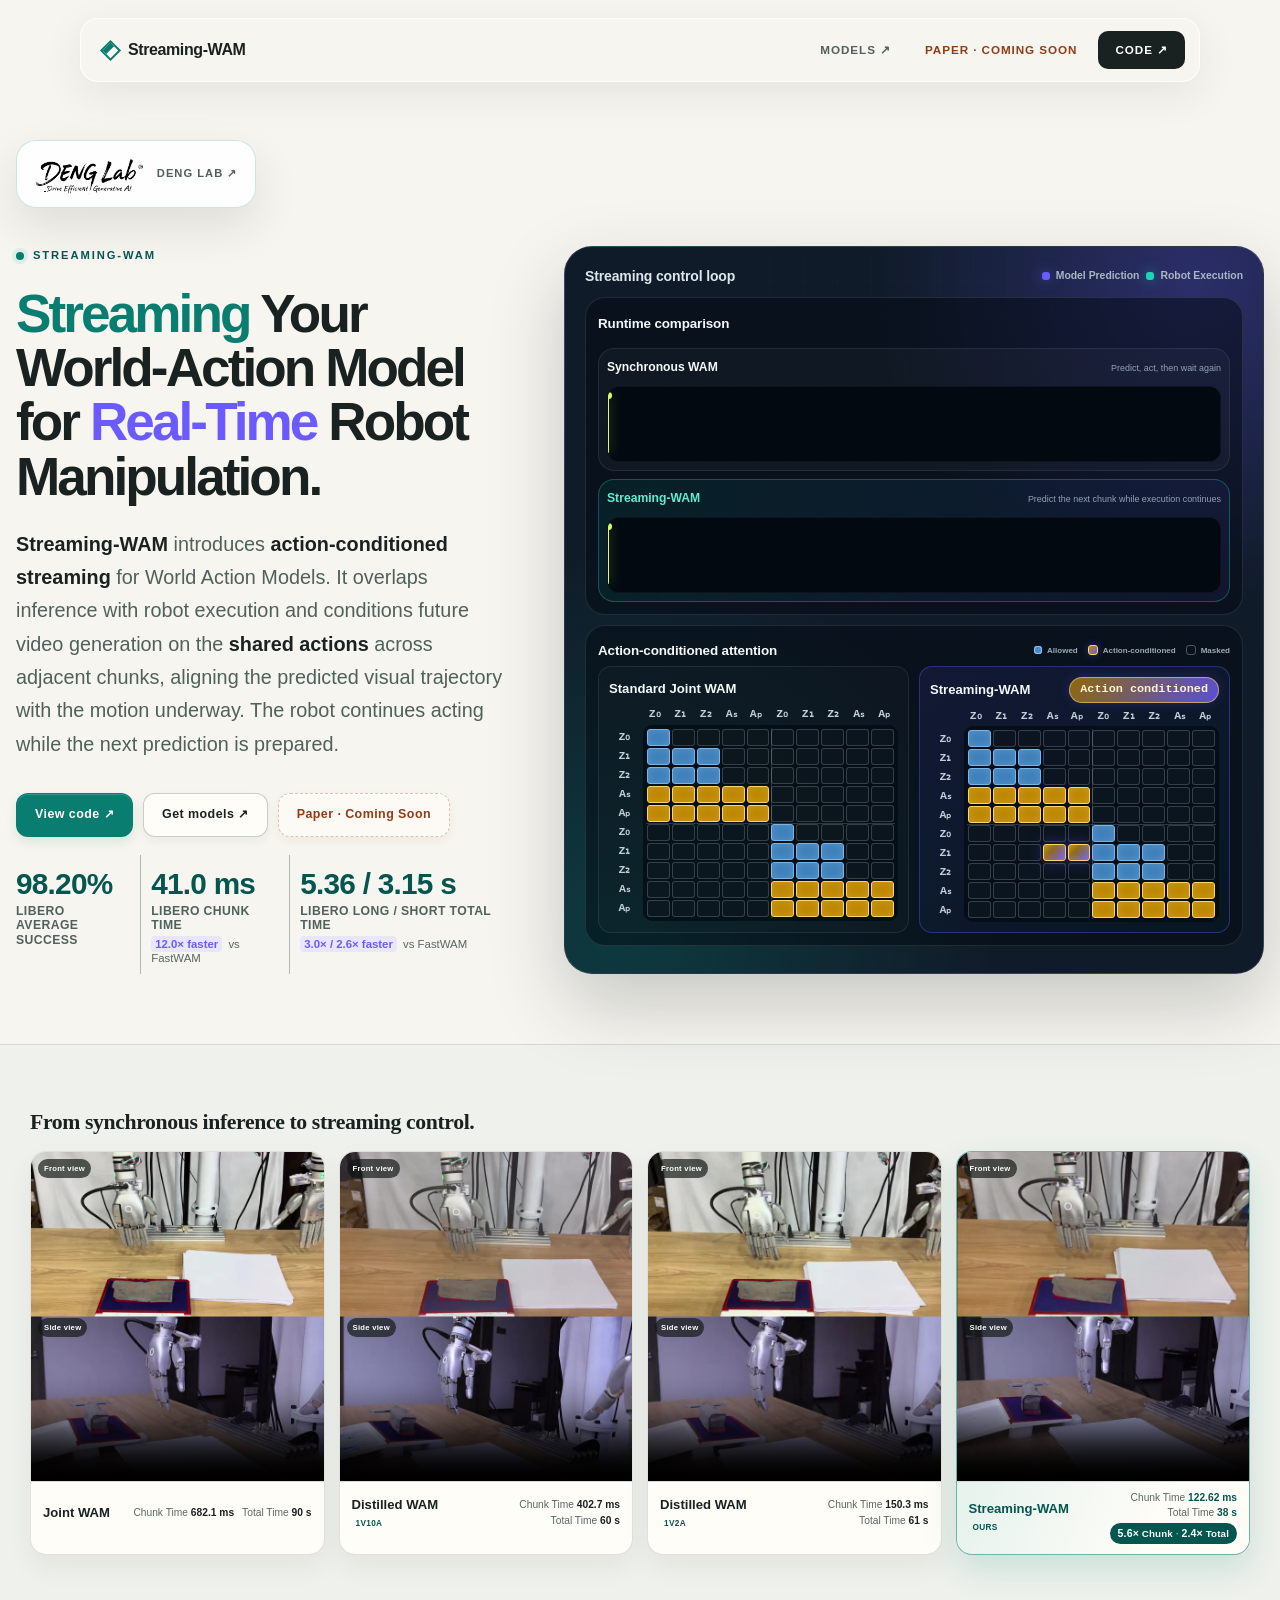
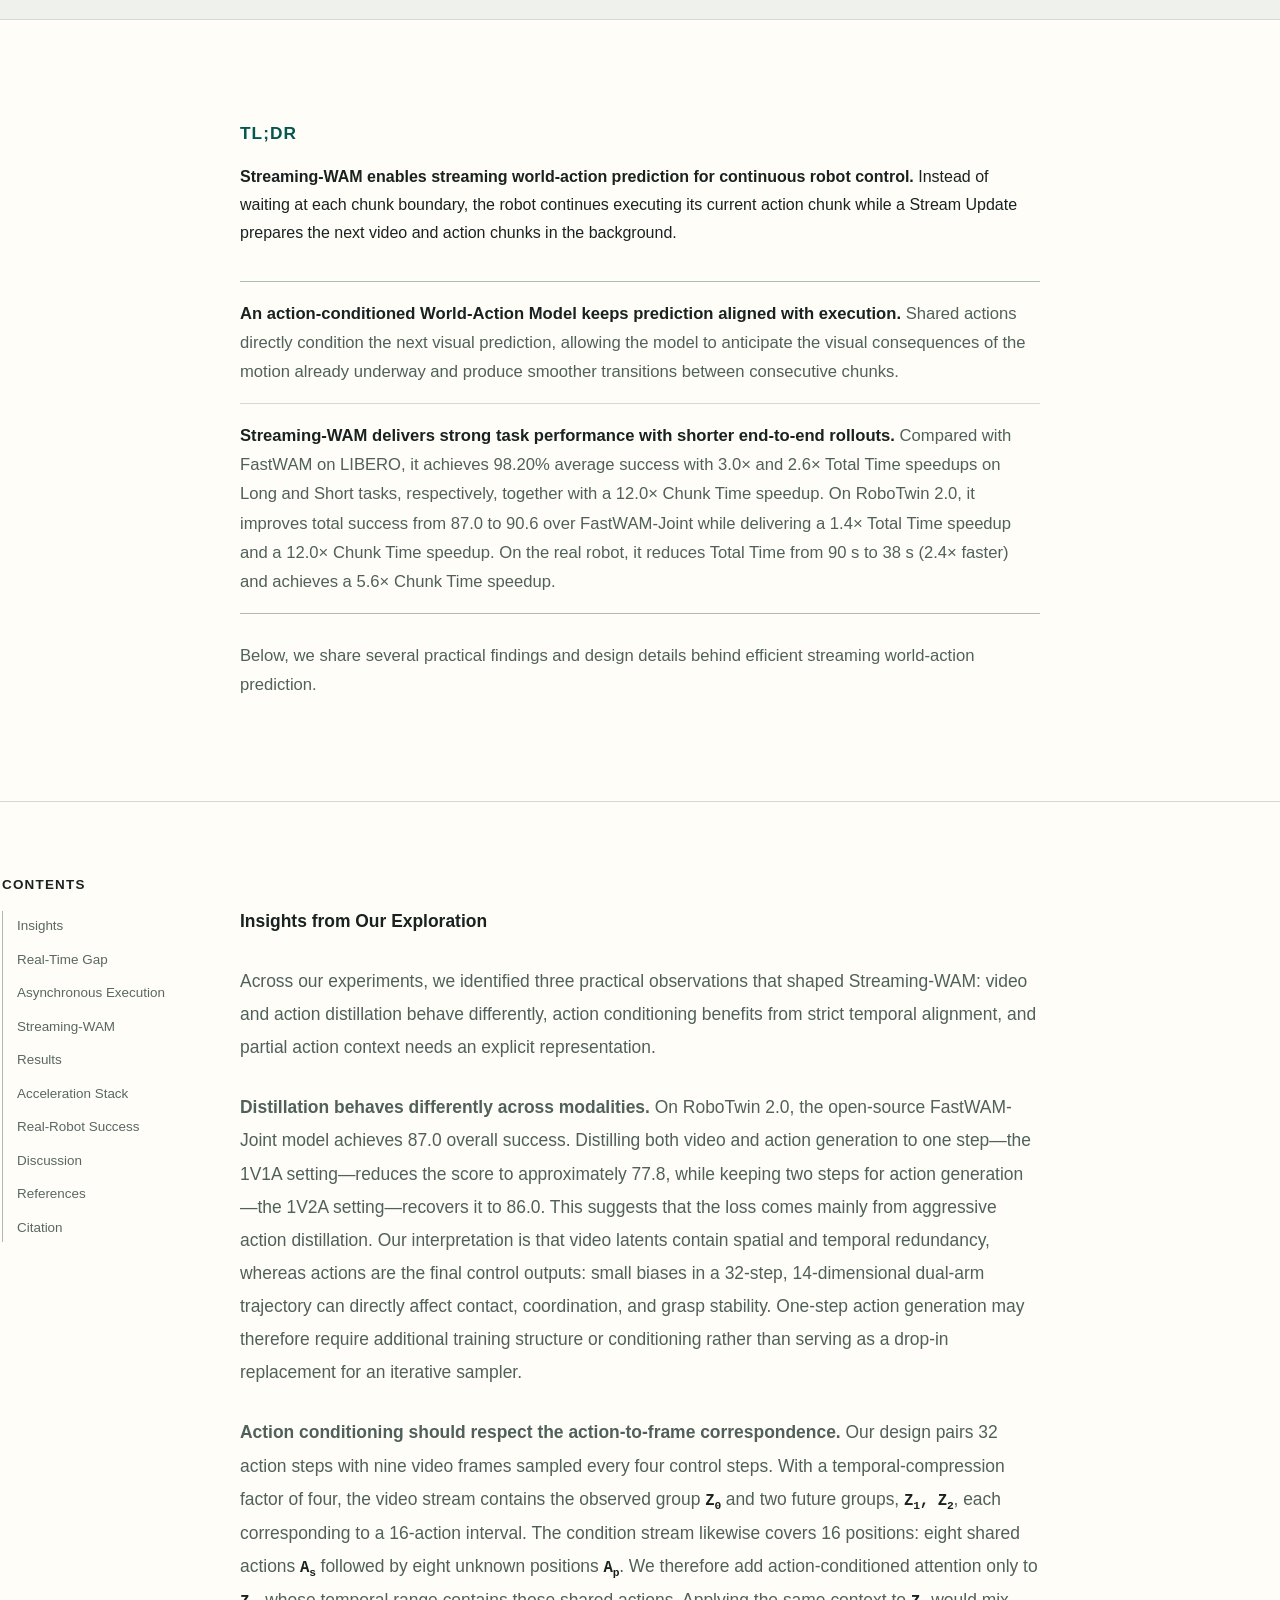
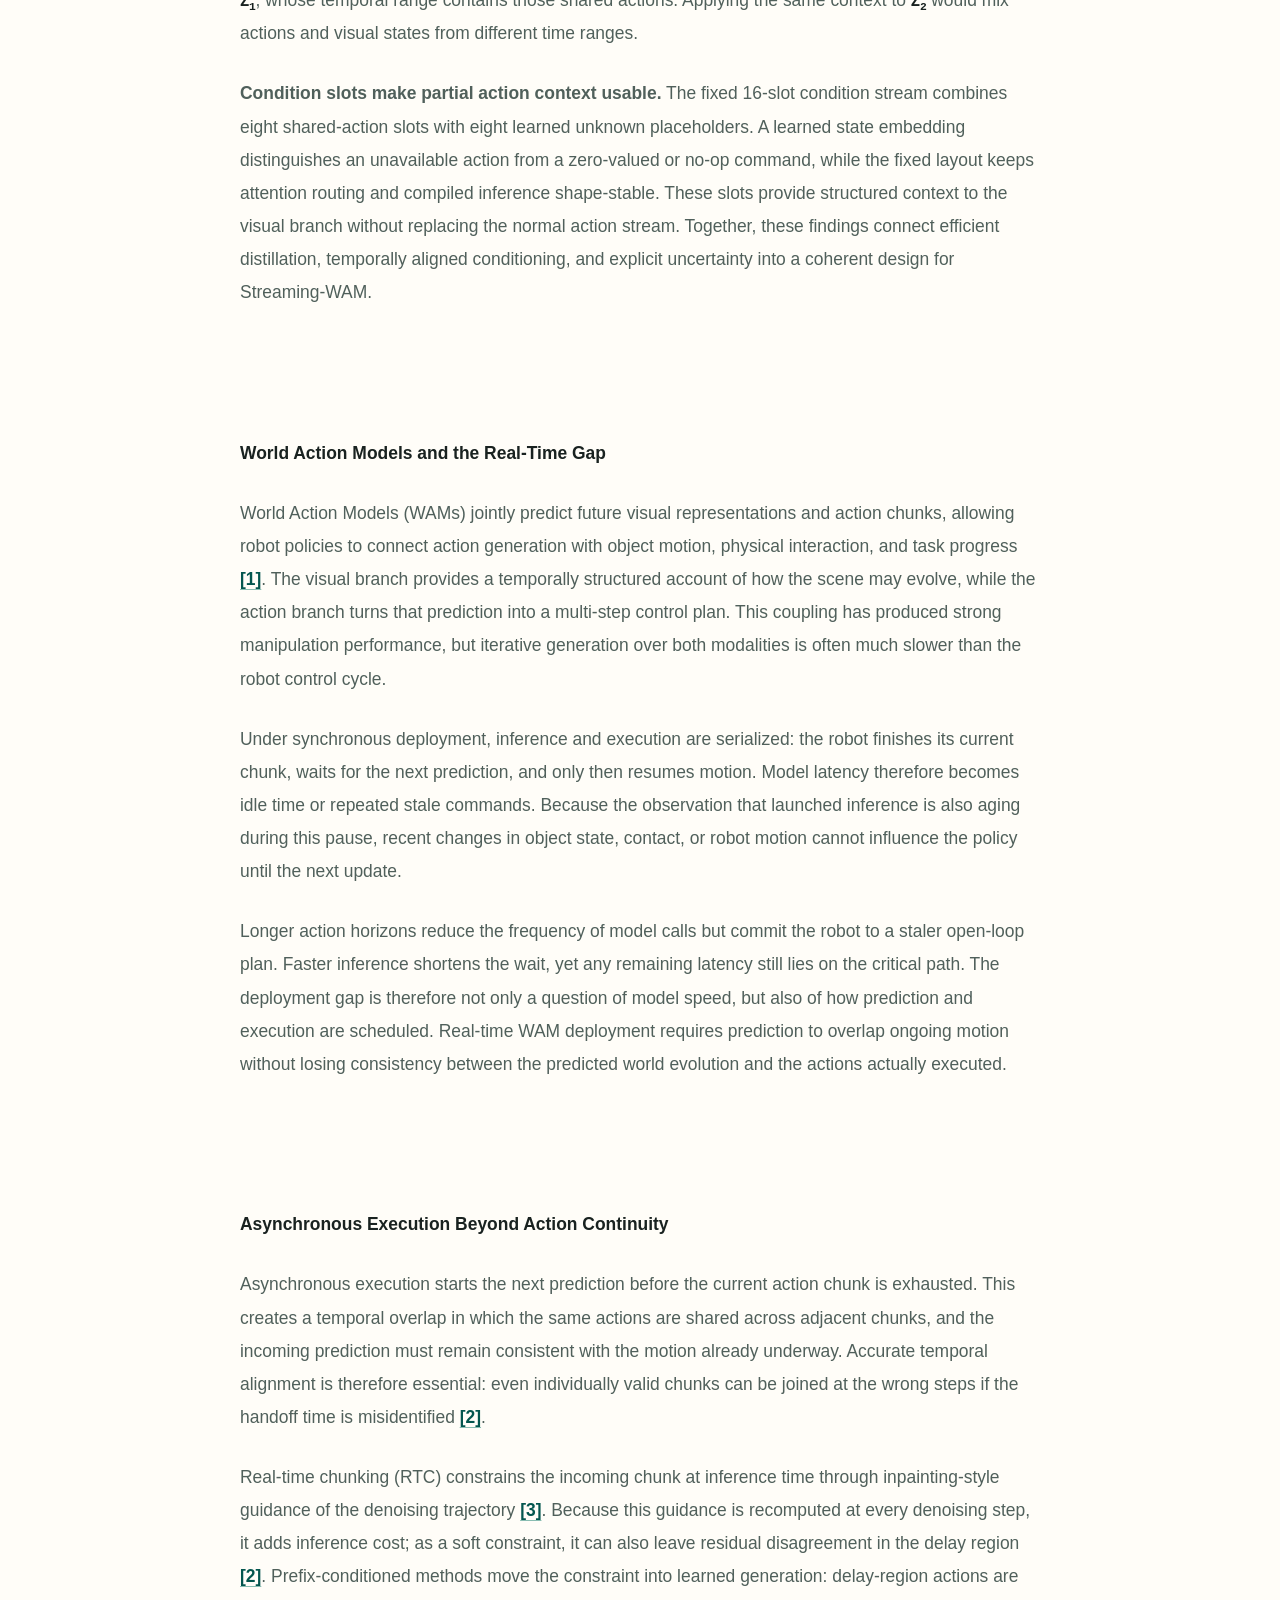
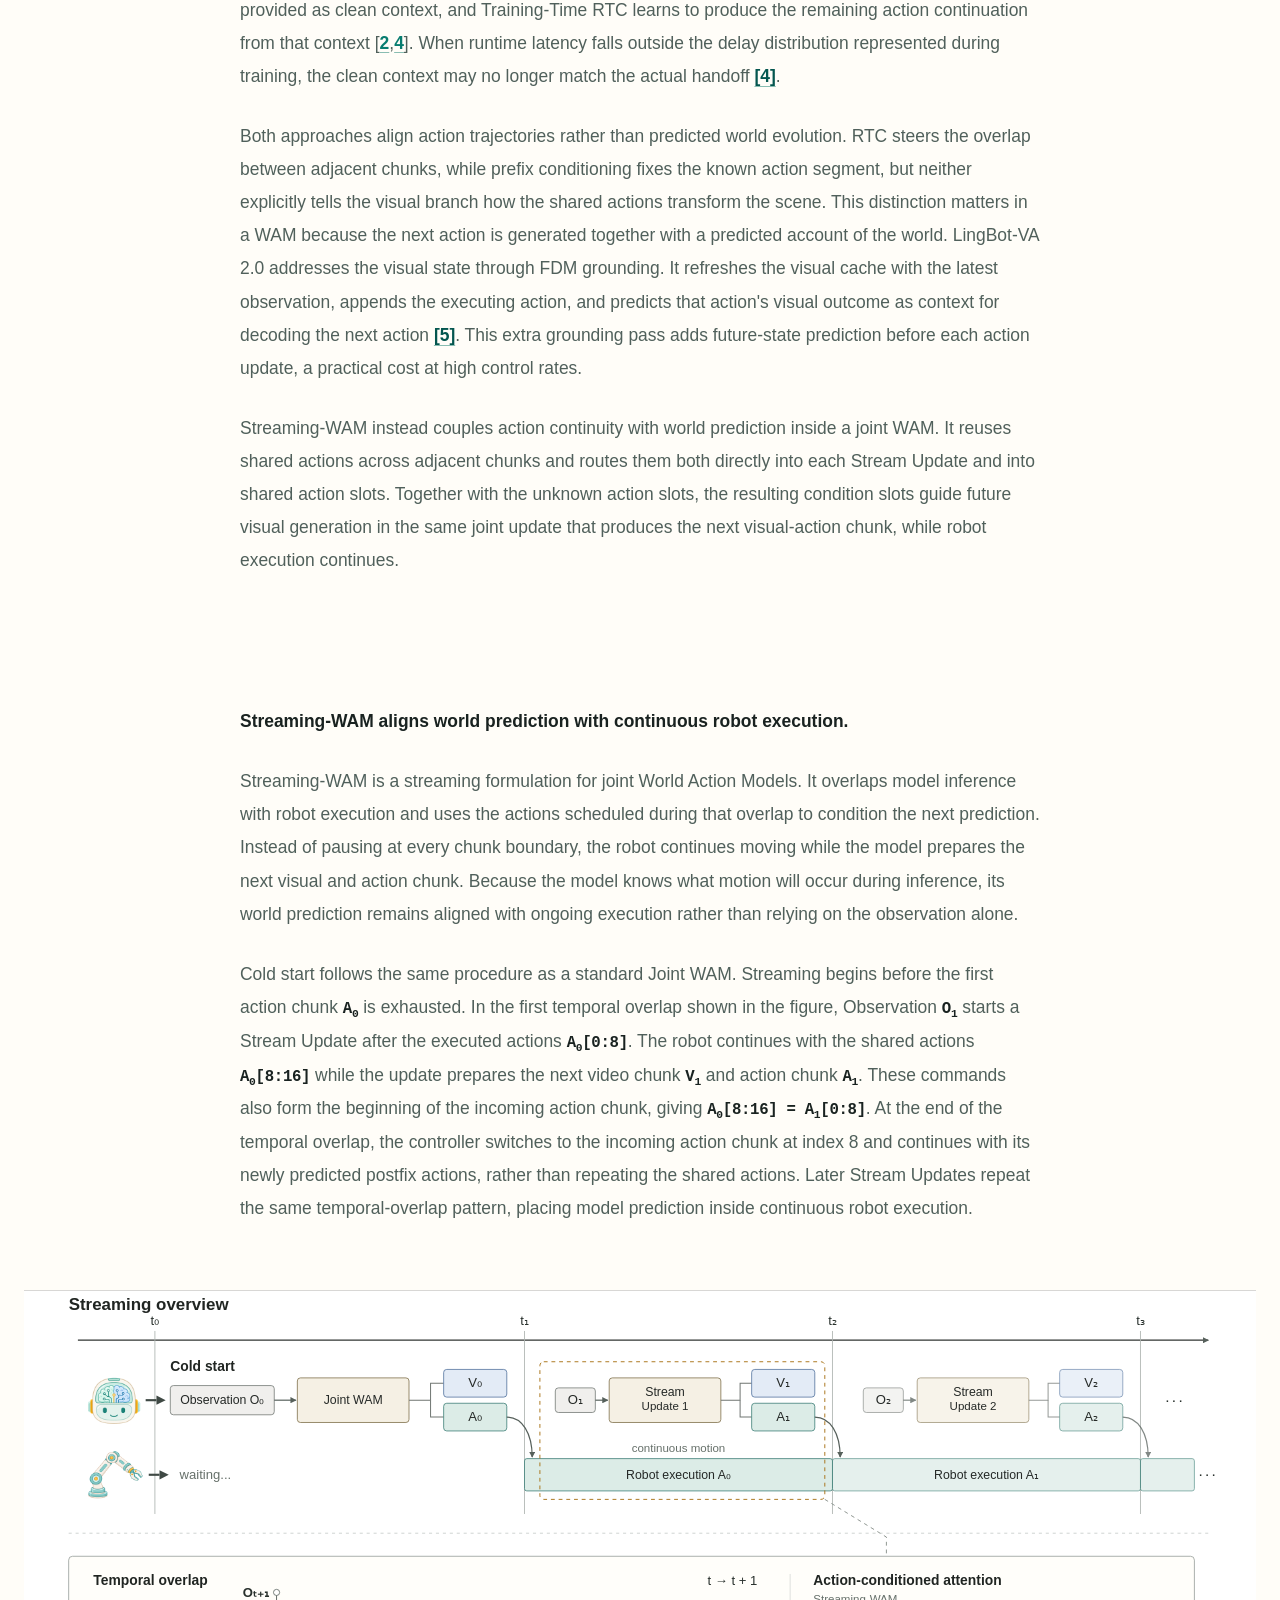
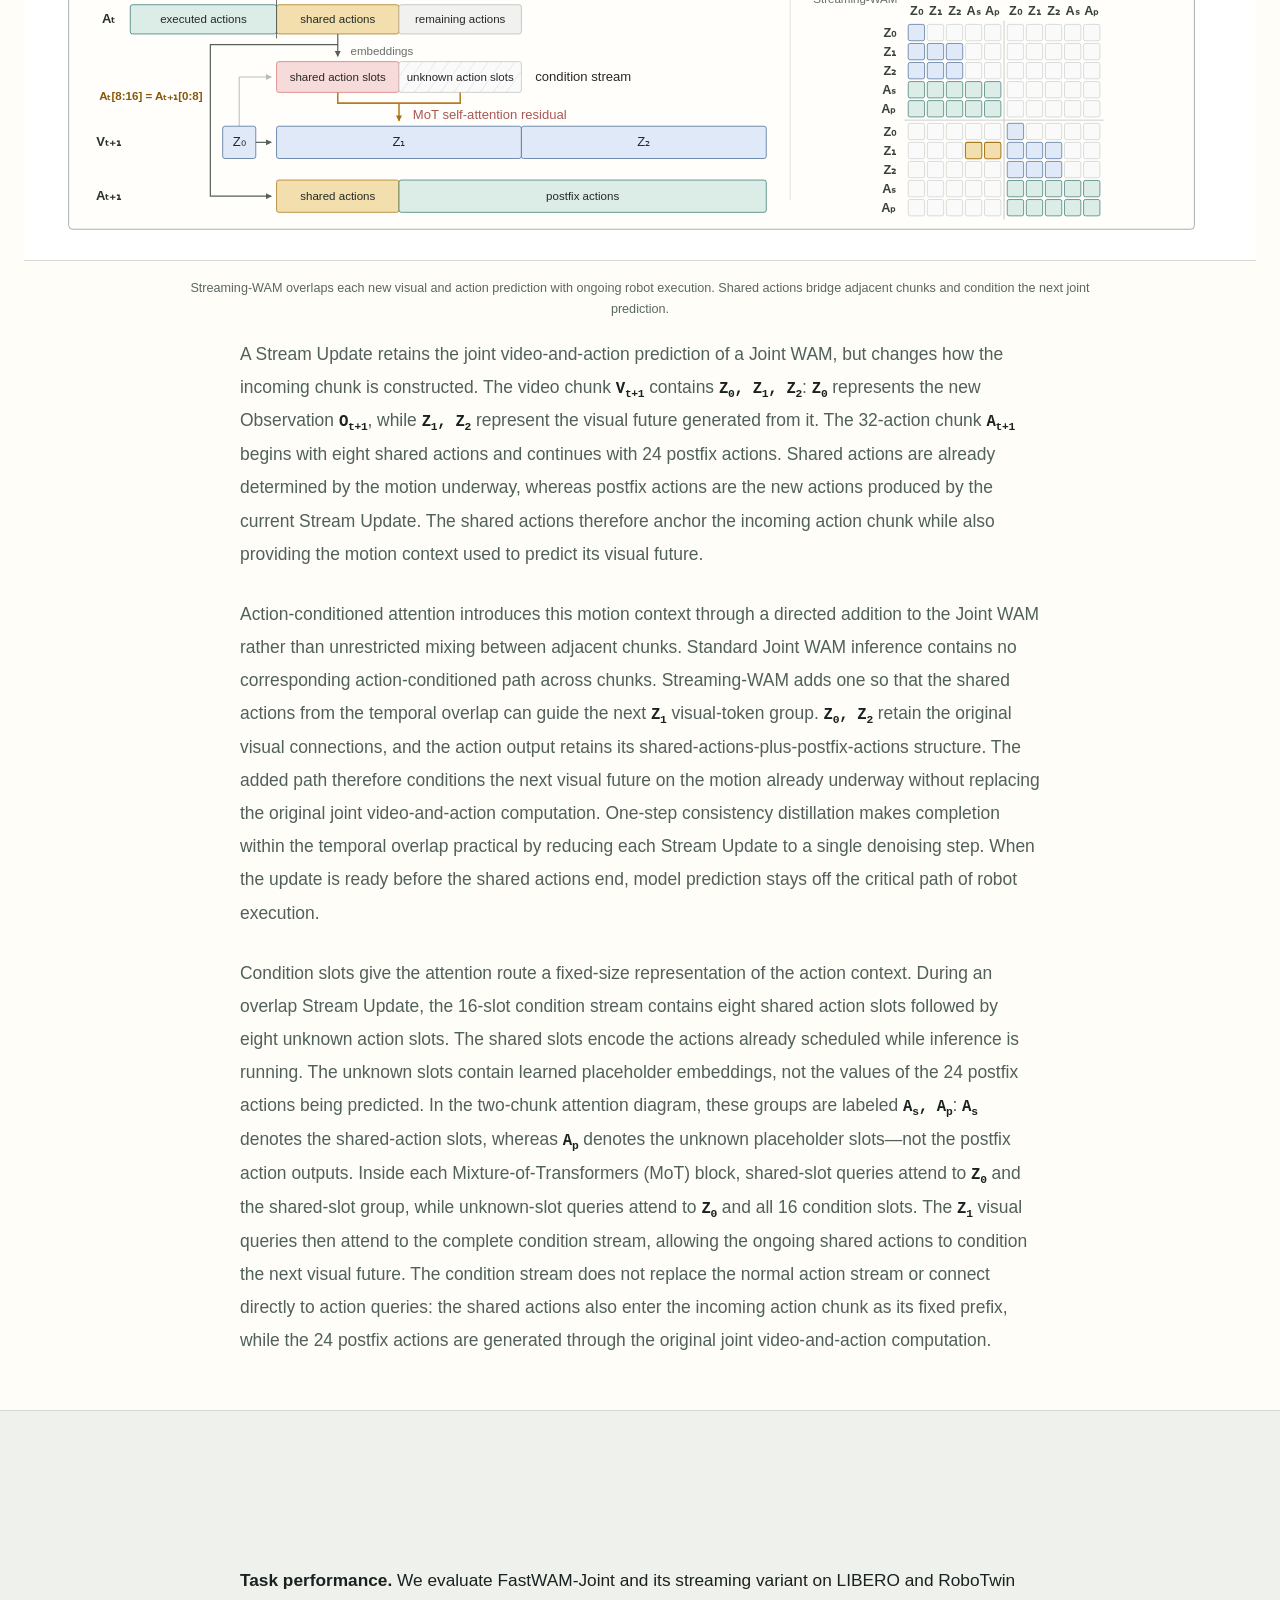
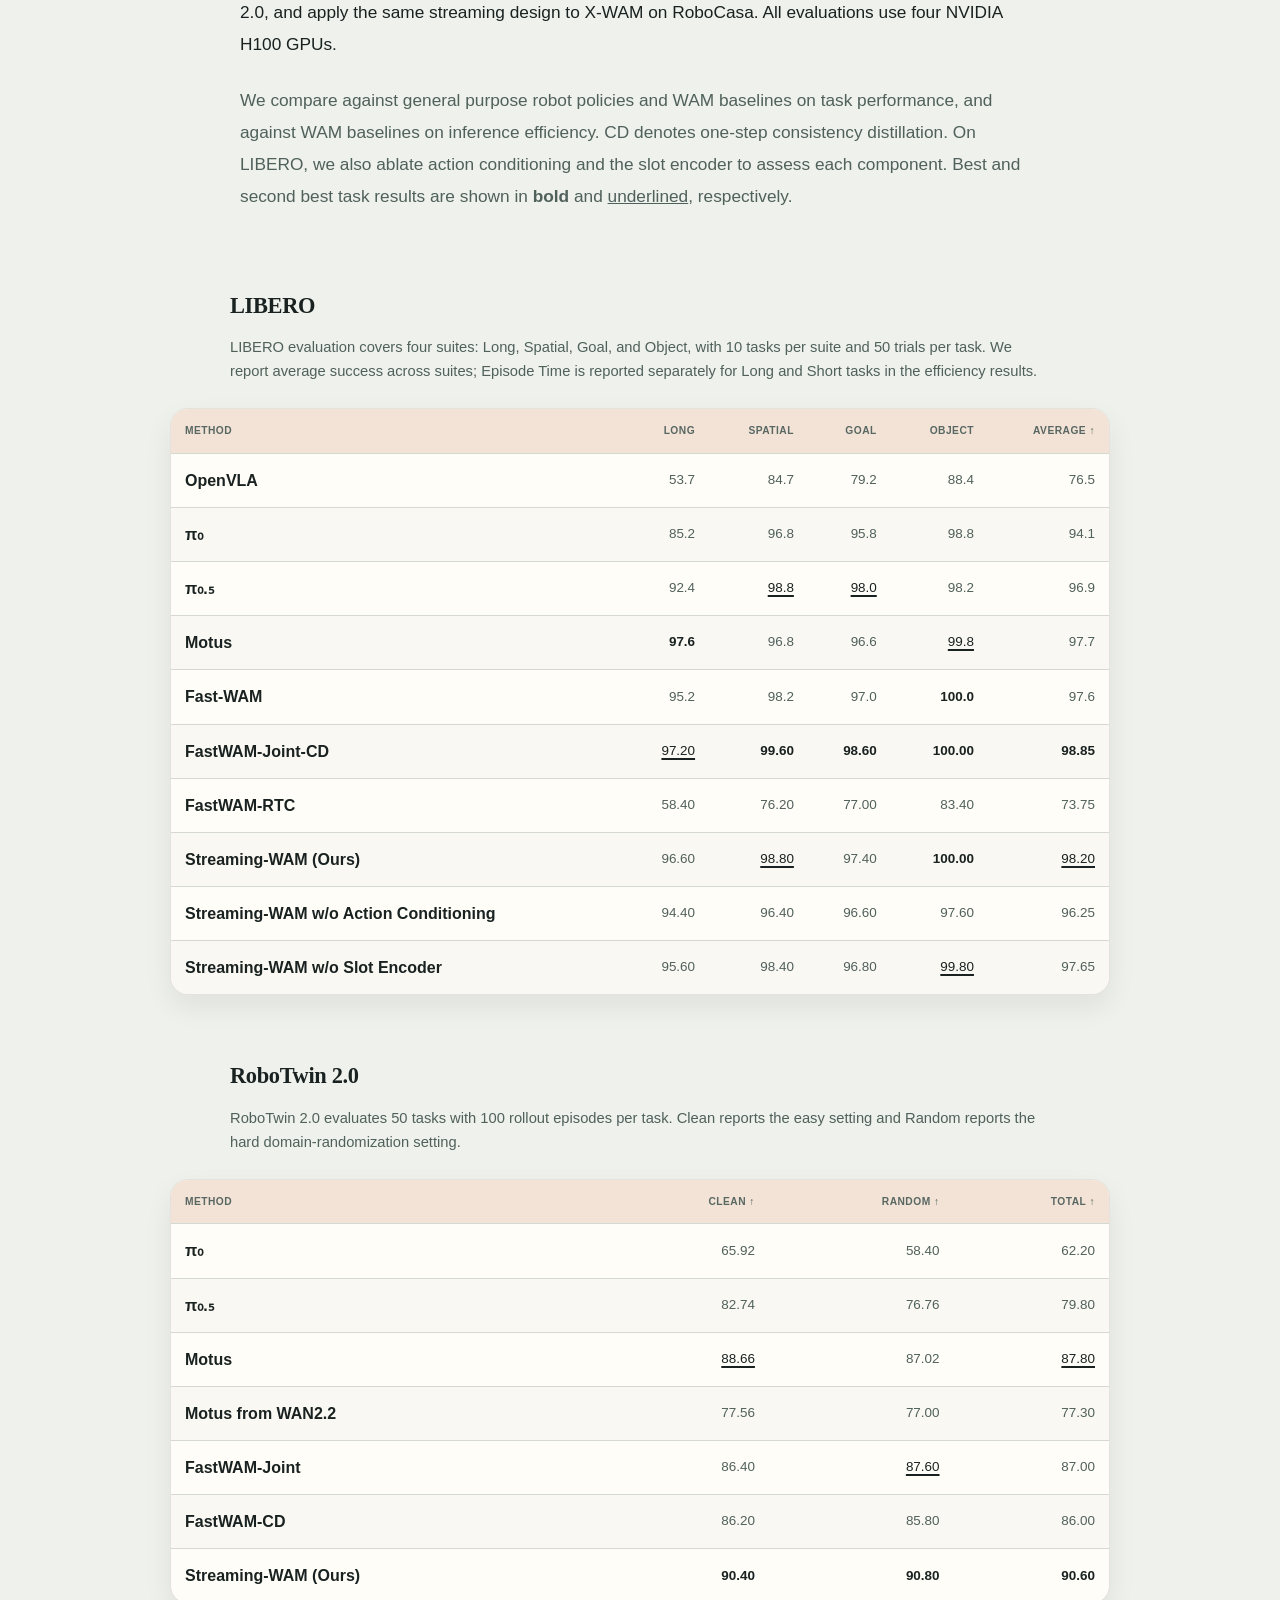
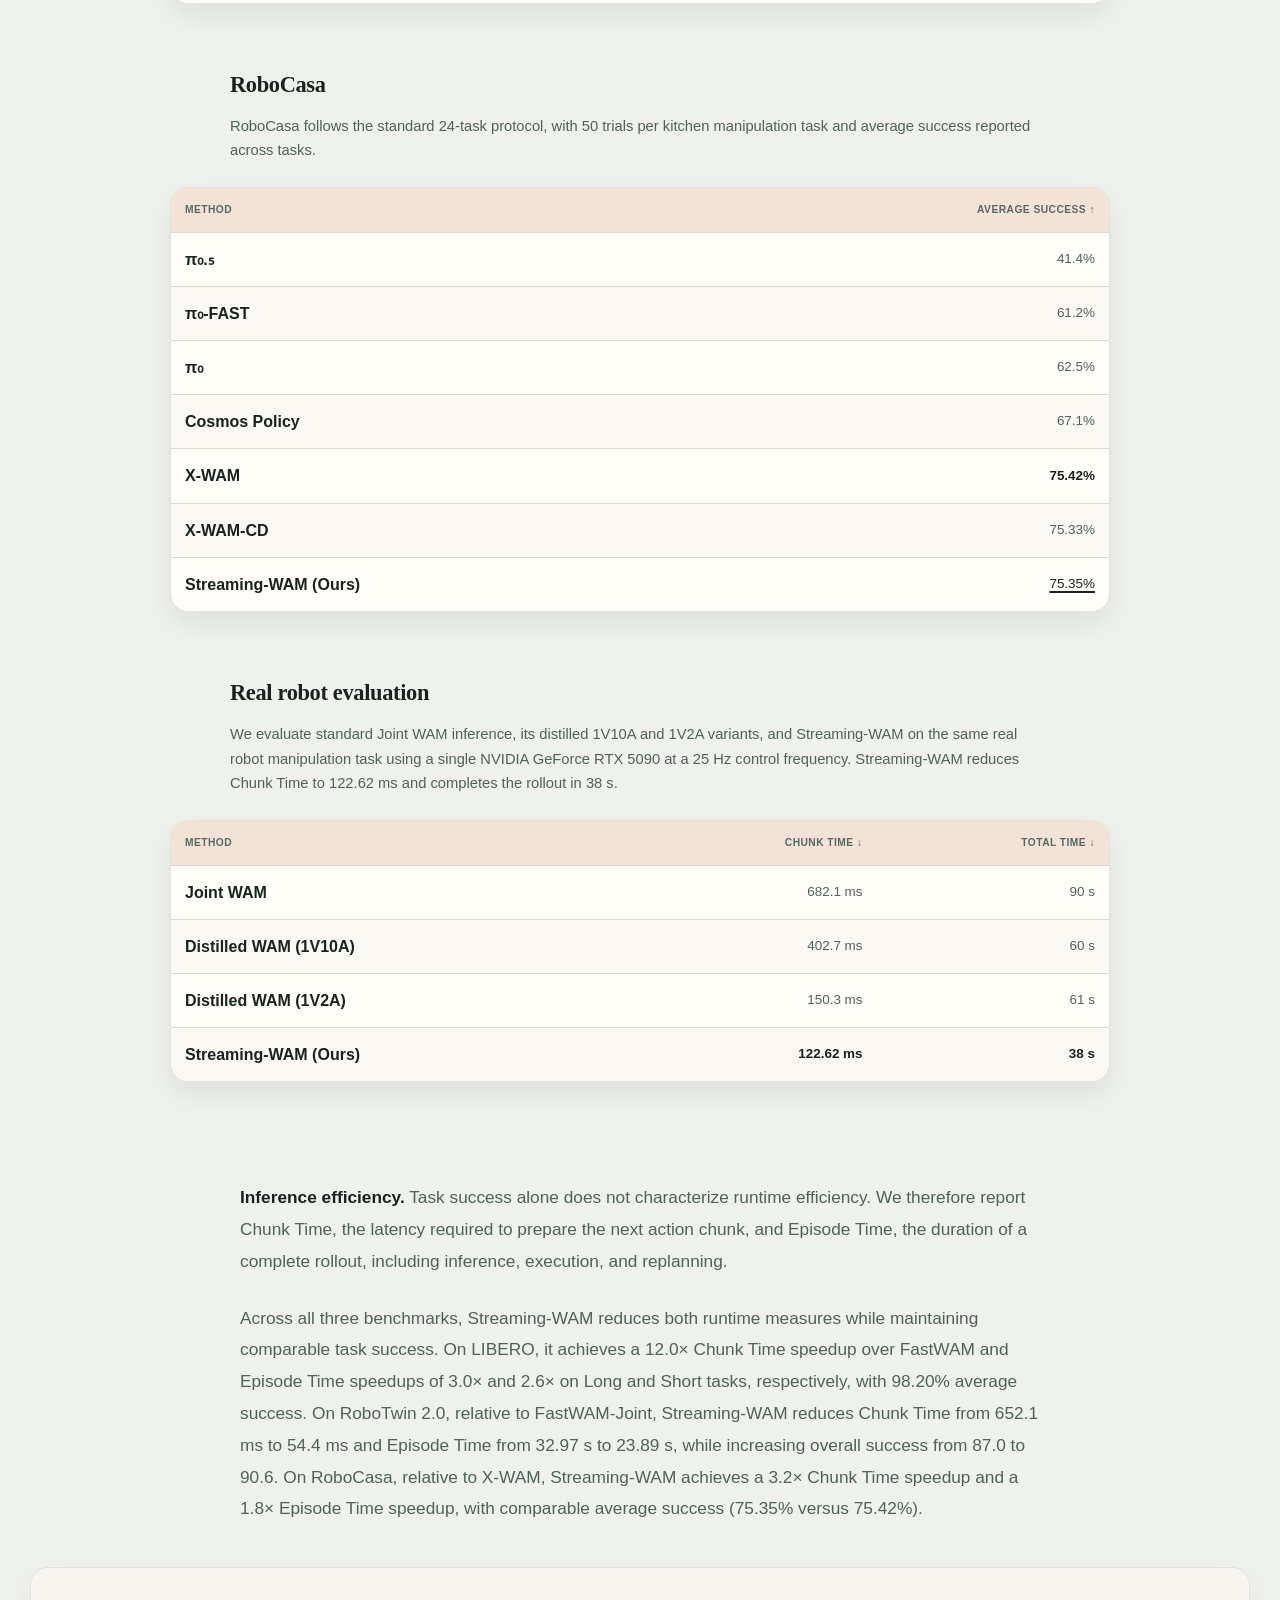
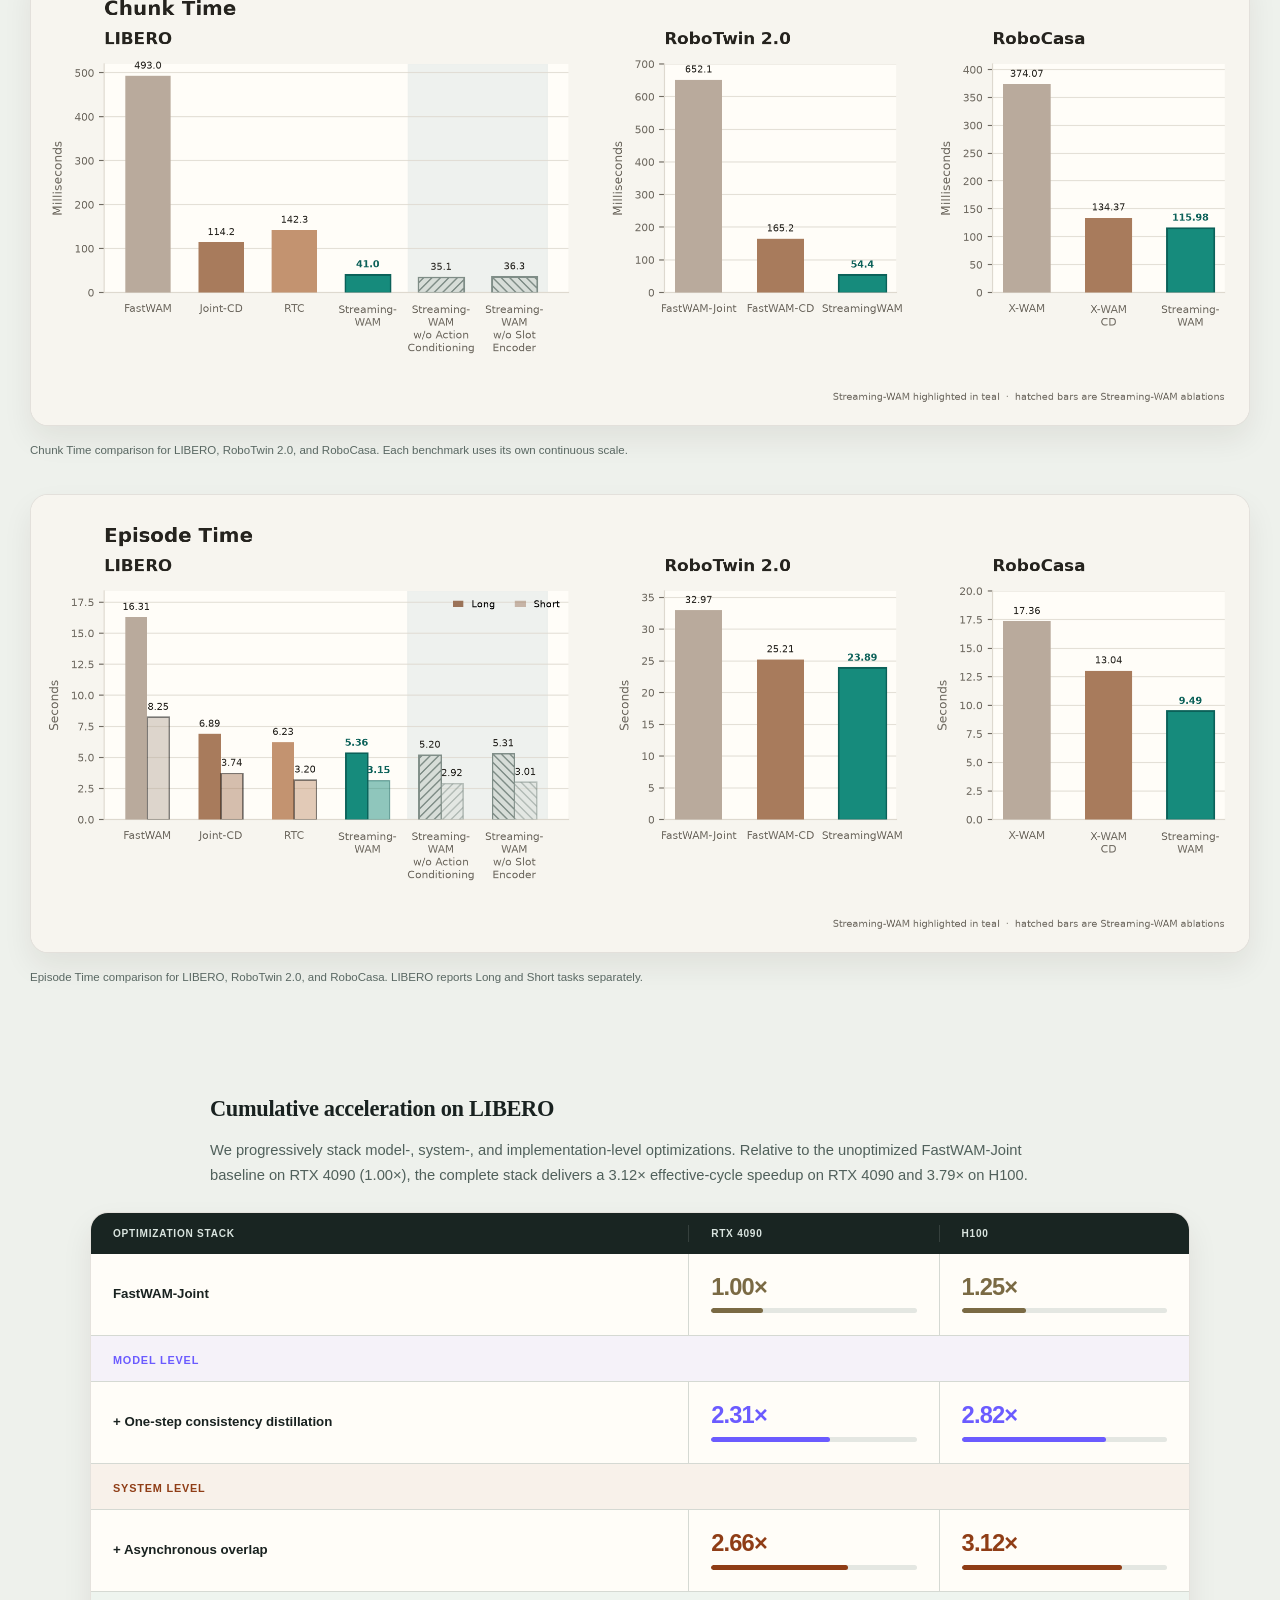
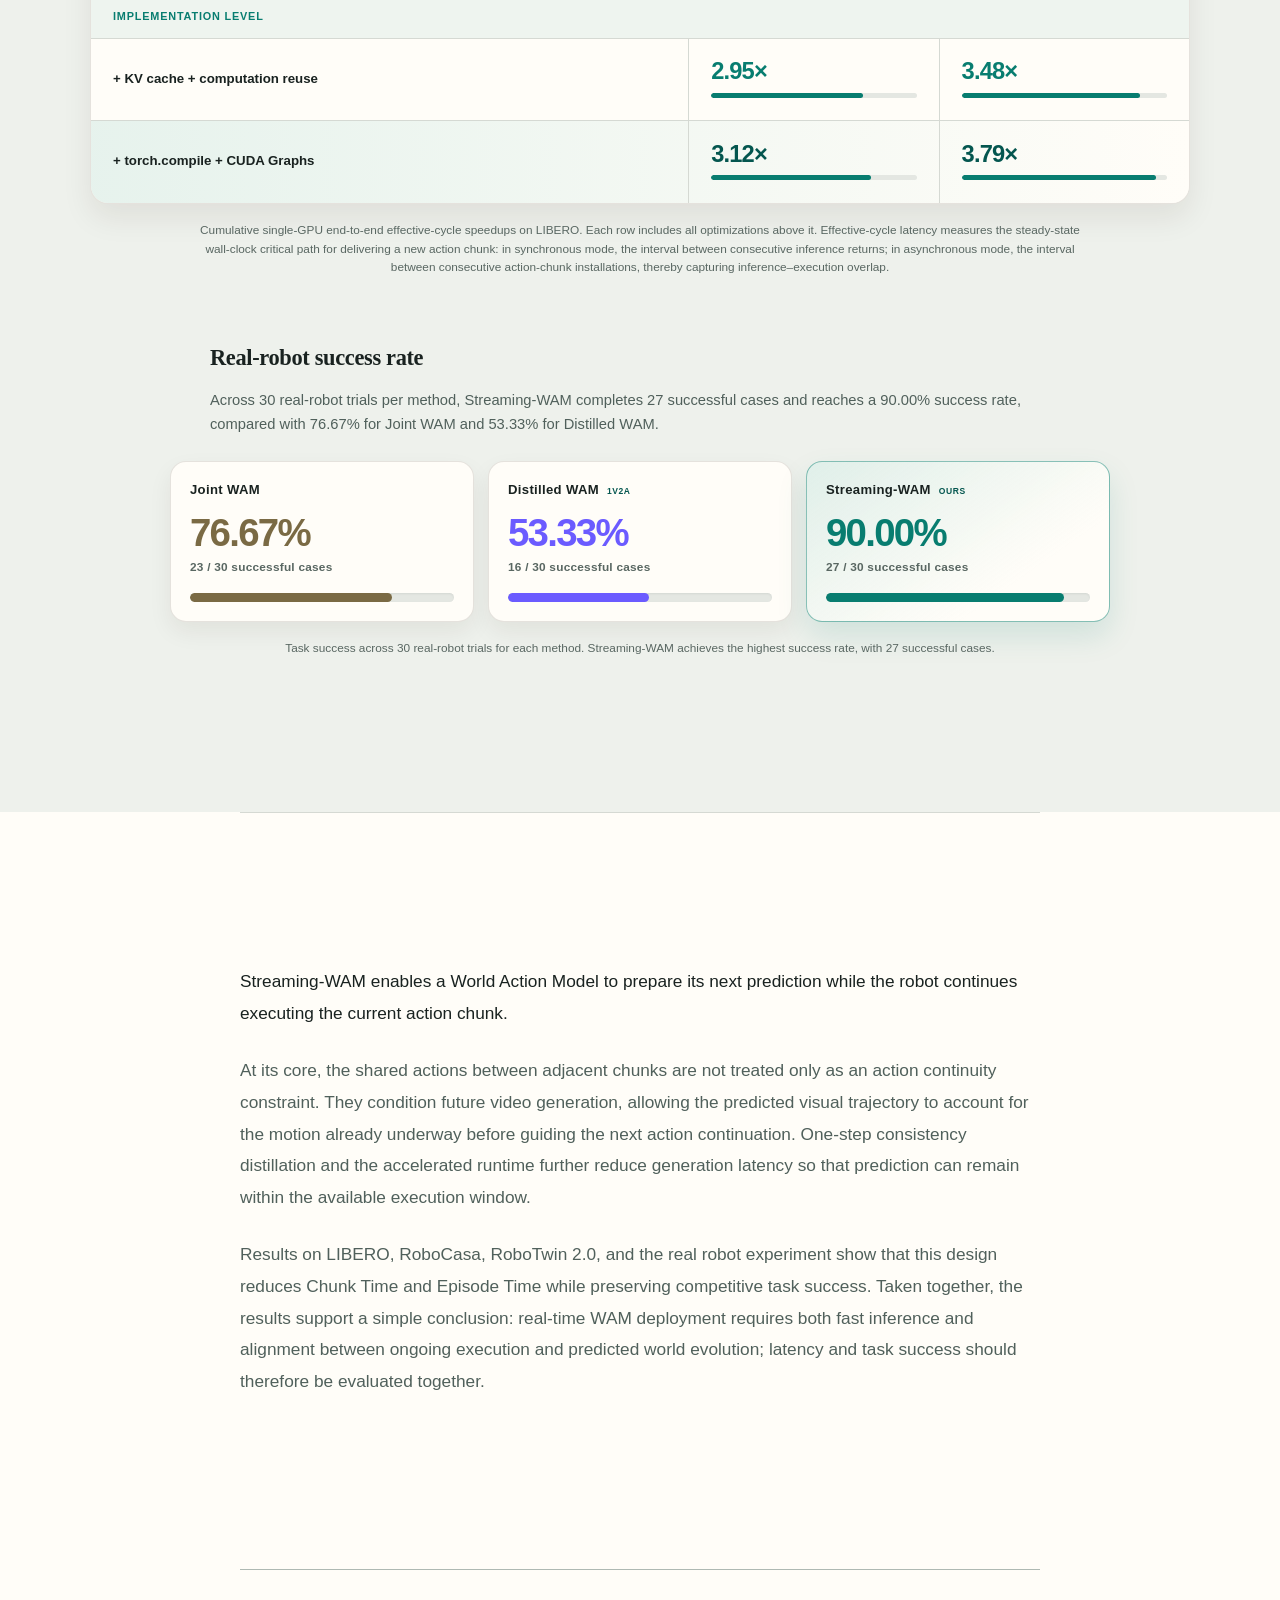
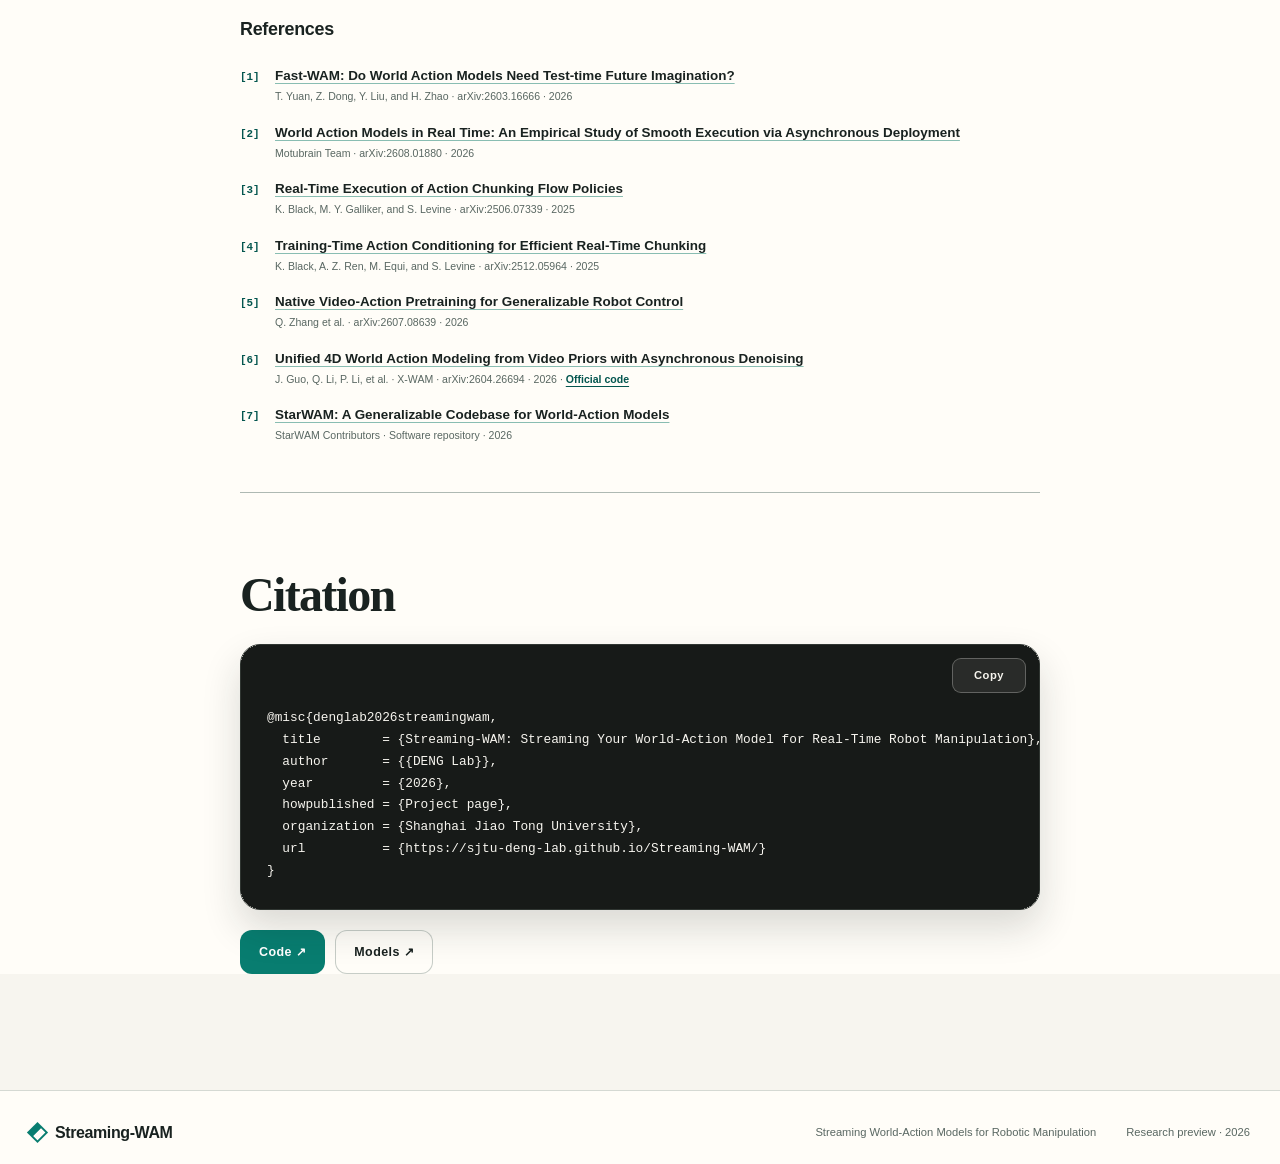
==== docs/index.html @ c8c827b1 "two table" ====
<!doctype html>
<html lang="en">
  <head>
    <meta charset="utf-8">
    <meta name="viewport" content="width=device-width, initial-scale=1">
    <meta name="theme-color" content="#f7f5ef">
    <meta name="description" content="Streaming-WAM is a research framework for studying streaming world-action models for robotic manipulation.">
    <meta property="og:type" content="website">
    <meta property="og:title" content="Streaming-WAM: Streaming World-Action Models for Robotic Manipulation">
    <meta property="og:description" content="Streaming World-Action Models for Robotic Manipulation">
    <meta property="og:url" content="https://sjtu-deng-lab.github.io/Streaming-WAM/">
    <meta property="og:image" content="https://sjtu-deng-lab.github.io/Streaming-WAM/assets/streaming-wam-social-preview.jpg">
    <meta property="og:image:width" content="1200">
    <meta property="og:image:height" content="630">
    <meta name="twitter:card" content="summary_large_image">
    <title>Streaming-WAM — Streaming World-Action Models</title>
    <link rel="stylesheet" href="styles.css?v=20260831-47">
    <script src="script.js?v=20260827-20" defer></script>
  </head>
  <body>
    <a class="skip-link" href="#article">Skip to article</a>

    <header class="site-header">
      <nav class="site-nav shell" aria-label="Primary navigation">
        <a class="wordmark" href="#overview" aria-label="Streaming-WAM home"><span class="wordmark-mark" aria-hidden="true"></span>Streaming-WAM</a>
        <button class="menu-toggle" type="button" aria-expanded="false" aria-controls="nav-links" hidden>
          <span class="sr-only">Open navigation</span><span aria-hidden="true"></span><span aria-hidden="true"></span>
        </button>
        <div class="nav-links" id="nav-links">
          <a class="nav-models" href="https://huggingface.co/SJTU-DENG-Lab/Streaming-WAM" target="_blank" rel="noopener noreferrer">Models ↗</a>
          <span class="nav-pending">Paper · Coming Soon</span>
          <a class="nav-code" href="https://github.com/SJTU-DENG-Lab/Streaming-WAM" target="_blank" rel="noopener noreferrer">Code ↗</a>
        </div>
      </nav>
    </header>

    <main id="content">
      <section class="hero shell" id="overview" aria-labelledby="hero-title">
        <div class="hero-copy">
          <a class="lab-lockup" href="https://sjtu-deng-lab.github.io/home/" target="_blank" rel="noopener noreferrer" aria-label="Visit DENG Lab">
            <img class="deng-lab-logo" src="assets/deng-lab.webp" alt="" width="420" height="155">
            <span>DENG Lab ↗</span>
          </a>
          <div class="hero-main">
          <p class="eyebrow"><span class="live-dot" aria-hidden="true"></span>Streaming-WAM</p>
          <h1 id="hero-title"><span class="title-accent-streaming">Streaming</span> Your World-Action Model for <span class="title-accent-realtime">Real-Time</span> Robot Manipulation.</h1>
          <p class="hero-lede"><strong>Streaming-WAM</strong> introduces <strong>action-conditioned streaming</strong> for World Action Models. It overlaps inference with robot execution and conditions future video generation on the <strong>shared actions</strong> across adjacent chunks, aligning the predicted visual trajectory with the motion underway. The robot continues acting while the next prediction is prepared.</p>
          <div class="hero-actions" aria-label="Project resources">
            <a class="button button-primary" href="https://github.com/SJTU-DENG-Lab/Streaming-WAM" target="_blank" rel="noopener noreferrer">View code ↗</a>
            <a class="button" href="https://huggingface.co/SJTU-DENG-Lab/Streaming-WAM" target="_blank" rel="noopener noreferrer">Get models ↗</a>
            <span class="button button-pending" aria-disabled="true">Paper · Coming Soon</span>
          </div>
          <div class="headline-results" aria-label="Selected LIBERO results">
            <p><strong>98.20%</strong><span>LIBERO average success</span></p>
            <p><strong>41.0 ms</strong><span>LIBERO chunk time</span><small><b>12.0× faster</b> vs FastWAM</small></p>
            <p><strong>5.36 / 3.15 s</strong><span>LIBERO Long / Short total time</span><small><b>3.0× / 2.6× faster</b> vs FastWAM</small></p>
          </div>
          </div>
        </div>
        <figure class="hero-figure pipeline-figure" aria-labelledby="pipeline-caption">
          <div class="pipeline-visual" role="group" aria-labelledby="pipeline-graphic-title" aria-describedby="pipeline-description pipeline-caption">
            <span class="sr-only" id="pipeline-graphic-title">Synchronous WAM and Streaming-WAM runtime and attention comparison</span>
            <p class="sr-only" id="pipeline-description">Both controllers first predict a model chunk. Synchronous WAM then alternates prediction and robot execution, interrupting motion at every new prediction. Streaming-WAM keeps robot execution continuous while later predictions run concurrently. The paired ten-by-ten masks contain two chunks labeled Z0, Z1, Z2, As, and Ap. Standard Joint WAM has no cross-chunk attention. Streaming-WAM adds the aligned condition path from As and Ap in the first chunk to the Z1 visual-token queries in the next chunk. Filled cells indicate allowed attention, while dark outlined cells indicate masked connections.</p>
            <div class="pipeline-heading">
              <div><span>Streaming control loop</span></div>
              <div class="pipeline-legend" aria-label="Runtime legend"><span class="legend-generation">Model Prediction</span><span class="legend-execution">Robot Execution</span></div>
            </div>

            <div class="pipeline-layout">
              <section class="runtime-comparison" aria-labelledby="runtime-comparison-title">
                <div class="visual-section-heading"><strong id="runtime-comparison-title">Runtime comparison</strong></div>
                <div class="runtime-row runtime-sync">
                  <div class="runtime-label"><strong>Synchronous WAM</strong><span>Predict, act, then wait again</span></div>
                  <div class="runtime-timeline" aria-hidden="true">
                    <span class="timeline-axis"></span>
                    <span class="generation-window generation-one"><i></i><i></i><i></i><i></i><i></i></span>
                    <span class="generation-window generation-two"><i></i><i></i><i></i><i></i><i></i></span>
                    <span class="execution-rail execution-one"><i></i><i></i><i></i><i></i></span>
                    <span class="execution-rail execution-two"><i></i><i></i><i></i><i></i></span>
                    <span class="timeline-curtain"></span><span class="timeline-cursor"></span>
                  </div>
                </div>
                <div class="runtime-row runtime-stream">
                  <div class="runtime-label"><strong>Streaming-WAM</strong><span>Predict the next chunk while execution continues</span></div>
                  <div class="runtime-timeline" aria-hidden="true">
                    <span class="timeline-axis"></span>
                    <span class="generation-window generation-one"><i></i><i></i><i></i><i></i></span>
                    <span class="generation-window generation-two"><i></i><i></i><i></i></span>
                    <span class="generation-window generation-three"><i></i><i></i><i></i></span>
                    <span class="generation-window generation-four"><i></i><i></i><i></i></span>
                    <span class="execution-rail execution-stream-continuous"><i></i><i></i><i></i><i></i><i></i><i></i><i></i><i></i><i></i><i></i><i></i><i></i><i></i></span>
                    <span class="timeline-curtain"></span><span class="timeline-cursor"></span>
                  </div>
                </div>
              </section>

              <section class="attention-diagram" aria-labelledby="attention-title">
                <div class="visual-section-heading"><strong id="attention-title">Action-conditioned attention</strong></div>
                <div class="attention-topline">
                  <div class="matrix-legend"><span class="allowed-key">Allowed</span><span class="conditioned-key">Action-conditioned</span><span class="masked-key">Masked</span></div>
                </div>
                <div class="attention-comparison">
                  <div class="attention-panel attention-standard">
                    <div class="attention-panel-heading"><strong>Standard Joint WAM</strong></div>
                    <div class="mask-column-labels" aria-hidden="true"><span>Z₀</span><span>Z₁</span><span>Z₂</span><span>Aₛ</span><span>Aₚ</span><span>Z₀</span><span>Z₁</span><span>Z₂</span><span>Aₛ</span><span>Aₚ</span></div>
                    <div class="mask-matrix-body">
                      <div class="mask-row-labels" aria-hidden="true"><span>Z₀</span><span>Z₁</span><span>Z₂</span><span>Aₛ</span><span>Aₚ</span><span>Z₀</span><span>Z₁</span><span>Z₂</span><span>Aₛ</span><span>Aₚ</span></div>
                      <div class="attention-matrix mask-grid-10 standard-attention-matrix" aria-hidden="true">
                        <i class="matrix-cell visual-token"></i><i class="matrix-cell masked-cell"></i><i class="matrix-cell masked-cell"></i><i class="matrix-cell masked-cell"></i><i class="matrix-cell masked-cell"></i><i class="matrix-cell masked-cell"></i><i class="matrix-cell masked-cell"></i><i class="matrix-cell masked-cell"></i><i class="matrix-cell masked-cell"></i><i class="matrix-cell masked-cell"></i>
                        <i class="matrix-cell visual-token"></i><i class="matrix-cell visual-token"></i><i class="matrix-cell visual-token"></i><i class="matrix-cell masked-cell"></i><i class="matrix-cell masked-cell"></i><i class="matrix-cell masked-cell"></i><i class="matrix-cell masked-cell"></i><i class="matrix-cell masked-cell"></i><i class="matrix-cell masked-cell"></i><i class="matrix-cell masked-cell"></i>
                        <i class="matrix-cell visual-token"></i><i class="matrix-cell visual-token"></i><i class="matrix-cell visual-token"></i><i class="matrix-cell masked-cell"></i><i class="matrix-cell masked-cell"></i><i class="matrix-cell masked-cell"></i><i class="matrix-cell masked-cell"></i><i class="matrix-cell masked-cell"></i><i class="matrix-cell masked-cell"></i><i class="matrix-cell masked-cell"></i>
                        <i class="matrix-cell action-token"></i><i class="matrix-cell action-token"></i><i class="matrix-cell action-token"></i><i class="matrix-cell action-token"></i><i class="matrix-cell action-token"></i><i class="matrix-cell masked-cell"></i><i class="matrix-cell masked-cell"></i><i class="matrix-cell masked-cell"></i><i class="matrix-cell masked-cell"></i><i class="matrix-cell masked-cell"></i>
                        <i class="matrix-cell action-token"></i><i class="matrix-cell action-token"></i><i class="matrix-cell action-token"></i><i class="matrix-cell action-token"></i><i class="matrix-cell action-token"></i><i class="matrix-cell masked-cell"></i><i class="matrix-cell masked-cell"></i><i class="matrix-cell masked-cell"></i><i class="matrix-cell masked-cell"></i><i class="matrix-cell masked-cell"></i>
                        <i class="matrix-cell masked-cell"></i><i class="matrix-cell masked-cell"></i><i class="matrix-cell masked-cell"></i><i class="matrix-cell masked-cell"></i><i class="matrix-cell masked-cell"></i><i class="matrix-cell visual-token"></i><i class="matrix-cell masked-cell"></i><i class="matrix-cell masked-cell"></i><i class="matrix-cell masked-cell"></i><i class="matrix-cell masked-cell"></i>
                        <i class="matrix-cell masked-cell"></i><i class="matrix-cell masked-cell"></i><i class="matrix-cell masked-cell"></i><i class="matrix-cell masked-cell"></i><i class="matrix-cell masked-cell"></i><i class="matrix-cell visual-token"></i><i class="matrix-cell visual-token"></i><i class="matrix-cell visual-token"></i><i class="matrix-cell masked-cell"></i><i class="matrix-cell masked-cell"></i>
                        <i class="matrix-cell masked-cell"></i><i class="matrix-cell masked-cell"></i><i class="matrix-cell masked-cell"></i><i class="matrix-cell masked-cell"></i><i class="matrix-cell masked-cell"></i><i class="matrix-cell visual-token"></i><i class="matrix-cell visual-token"></i><i class="matrix-cell visual-token"></i><i class="matrix-cell masked-cell"></i><i class="matrix-cell masked-cell"></i>
                        <i class="matrix-cell masked-cell"></i><i class="matrix-cell masked-cell"></i><i class="matrix-cell masked-cell"></i><i class="matrix-cell masked-cell"></i><i class="matrix-cell masked-cell"></i><i class="matrix-cell action-token"></i><i class="matrix-cell action-token"></i><i class="matrix-cell action-token"></i><i class="matrix-cell action-token"></i><i class="matrix-cell action-token"></i>
                        <i class="matrix-cell masked-cell"></i><i class="matrix-cell masked-cell"></i><i class="matrix-cell masked-cell"></i><i class="matrix-cell masked-cell"></i><i class="matrix-cell masked-cell"></i><i class="matrix-cell action-token"></i><i class="matrix-cell action-token"></i><i class="matrix-cell action-token"></i><i class="matrix-cell action-token"></i><i class="matrix-cell action-token"></i>
                      </div>
                    </div>
                  </div>
                  <div class="attention-panel attention-conditioned">
                    <div class="attention-panel-heading"><strong>Streaming-WAM</strong><span class="attention-path-badge">Action conditioned</span></div>
                    <div class="mask-column-labels" aria-hidden="true"><span>Z₀</span><span>Z₁</span><span>Z₂</span><span>Aₛ</span><span>Aₚ</span><span>Z₀</span><span>Z₁</span><span>Z₂</span><span>Aₛ</span><span>Aₚ</span></div>
                    <div class="mask-matrix-body">
                      <div class="mask-row-labels" aria-hidden="true"><span>Z₀</span><span>Z₁</span><span>Z₂</span><span>Aₛ</span><span>Aₚ</span><span>Z₀</span><span>Z₁</span><span>Z₂</span><span>Aₛ</span><span>Aₚ</span></div>
                      <div class="attention-matrix mask-grid-10 conditioned-attention-matrix" aria-hidden="true">
                        <i class="matrix-cell visual-token"></i><i class="matrix-cell masked-cell"></i><i class="matrix-cell masked-cell"></i><i class="matrix-cell masked-cell"></i><i class="matrix-cell masked-cell"></i><i class="matrix-cell masked-cell"></i><i class="matrix-cell masked-cell"></i><i class="matrix-cell masked-cell"></i><i class="matrix-cell masked-cell"></i><i class="matrix-cell masked-cell"></i>
                        <i class="matrix-cell visual-token"></i><i class="matrix-cell visual-token"></i><i class="matrix-cell visual-token"></i><i class="matrix-cell masked-cell"></i><i class="matrix-cell masked-cell"></i><i class="matrix-cell masked-cell"></i><i class="matrix-cell masked-cell"></i><i class="matrix-cell masked-cell"></i><i class="matrix-cell masked-cell"></i><i class="matrix-cell masked-cell"></i>
                        <i class="matrix-cell visual-token"></i><i class="matrix-cell visual-token"></i><i class="matrix-cell visual-token"></i><i class="matrix-cell masked-cell"></i><i class="matrix-cell masked-cell"></i><i class="matrix-cell masked-cell"></i><i class="matrix-cell masked-cell"></i><i class="matrix-cell masked-cell"></i><i class="matrix-cell masked-cell"></i><i class="matrix-cell masked-cell"></i>
                        <i class="matrix-cell action-token"></i><i class="matrix-cell action-token"></i><i class="matrix-cell action-token"></i><i class="matrix-cell action-token"></i><i class="matrix-cell action-token"></i><i class="matrix-cell masked-cell"></i><i class="matrix-cell masked-cell"></i><i class="matrix-cell masked-cell"></i><i class="matrix-cell masked-cell"></i><i class="matrix-cell masked-cell"></i>
                        <i class="matrix-cell action-token"></i><i class="matrix-cell action-token"></i><i class="matrix-cell action-token"></i><i class="matrix-cell action-token"></i><i class="matrix-cell action-token"></i><i class="matrix-cell masked-cell"></i><i class="matrix-cell masked-cell"></i><i class="matrix-cell masked-cell"></i><i class="matrix-cell masked-cell"></i><i class="matrix-cell masked-cell"></i>
                        <i class="matrix-cell masked-cell"></i><i class="matrix-cell masked-cell"></i><i class="matrix-cell masked-cell"></i><i class="matrix-cell masked-cell"></i><i class="matrix-cell masked-cell"></i><i class="matrix-cell visual-token"></i><i class="matrix-cell masked-cell"></i><i class="matrix-cell masked-cell"></i><i class="matrix-cell masked-cell"></i><i class="matrix-cell masked-cell"></i>
                        <i class="matrix-cell masked-cell"></i><i class="matrix-cell masked-cell"></i><i class="matrix-cell masked-cell"></i><i class="matrix-cell cross-chunk-condition"></i><i class="matrix-cell cross-chunk-condition"></i><i class="matrix-cell visual-token"></i><i class="matrix-cell visual-token"></i><i class="matrix-cell visual-token"></i><i class="matrix-cell masked-cell"></i><i class="matrix-cell masked-cell"></i>
                        <i class="matrix-cell masked-cell"></i><i class="matrix-cell masked-cell"></i><i class="matrix-cell masked-cell"></i><i class="matrix-cell masked-cell"></i><i class="matrix-cell masked-cell"></i><i class="matrix-cell visual-token"></i><i class="matrix-cell visual-token"></i><i class="matrix-cell visual-token"></i><i class="matrix-cell masked-cell"></i><i class="matrix-cell masked-cell"></i>
                        <i class="matrix-cell masked-cell"></i><i class="matrix-cell masked-cell"></i><i class="matrix-cell masked-cell"></i><i class="matrix-cell masked-cell"></i><i class="matrix-cell masked-cell"></i><i class="matrix-cell action-token"></i><i class="matrix-cell action-token"></i><i class="matrix-cell action-token"></i><i class="matrix-cell action-token"></i><i class="matrix-cell action-token"></i>
                        <i class="matrix-cell masked-cell"></i><i class="matrix-cell masked-cell"></i><i class="matrix-cell masked-cell"></i><i class="matrix-cell masked-cell"></i><i class="matrix-cell masked-cell"></i><i class="matrix-cell action-token"></i><i class="matrix-cell action-token"></i><i class="matrix-cell action-token"></i><i class="matrix-cell action-token"></i><i class="matrix-cell action-token"></i>
                      </div>
                    </div>
                  </div>
                </div>
              </section>
            </div>
          </div>
          <figcaption id="pipeline-caption">Standard Joint WAM keeps its two chunks attention-isolated. Streaming-WAM preserves the same within-chunk masks and adds the aligned condition path from A<sub>s</sub>, A<sub>p</sub> into the next chunk’s Z<sub>1</sub> visual-token group.</figcaption>
        </figure>
      </section>

      <section class="rollout-showcase" id="real-robot-demo" aria-labelledby="real-robot-demo-title">
        <div class="shell">
          <div class="rollout-showcase-heading">
            <h2 id="real-robot-demo-title">From synchronous inference to streaming control.</h2>
          </div>
          <div class="rollout-demo-grid">
            <article class="rollout-demo-card">
              <div class="real-robot-player">
                <video class="real-robot-video" controls preload="none" playsinline poster="assets/real-robot/joint-wam.jpg?v=joint-full-20260830" width="640" height="720" aria-label="Joint WAM real robot rollout from two vertically stacked synchronized camera views">
                  <source data-src="assets/real-robot/joint-wam.mp4?v=joint-full-20260830" type="video/mp4">
                </video>
                <button class="real-robot-load" type="button" aria-label="Play the Joint WAM real robot rollout"><span class="sr-only">Play the Joint WAM rollout</span></button>
                <div class="real-robot-view-labels" aria-hidden="true"><span>Front view</span><span>Side view</span></div>
              </div>
              <div class="rollout-demo-caption">
                <h3>Joint WAM</h3>
                <p class="rollout-demo-metrics"><span>Chunk Time <strong>682.1 ms</strong></span><span>Total Time <strong>90 s</strong></span></p>
              </div>
              <noscript><a href="assets/real-robot/joint-wam.mp4?v=joint-full-20260830">Open the Joint WAM rollout</a></noscript>
            </article>

            <article class="rollout-demo-card">
              <div class="real-robot-player">
                <video class="real-robot-video" controls preload="none" playsinline poster="assets/real-robot/distilled-wam.jpg?v=vertical-20260827" width="640" height="720" aria-label="Distilled WAM 1V10A real robot rollout from two vertically stacked synchronized camera views">
                  <source data-src="assets/real-robot/distilled-wam.mp4?v=vertical-20260827" type="video/mp4">
                </video>
                <button class="real-robot-load" type="button" aria-label="Play the Distilled WAM 1V10A real robot rollout"><span class="sr-only">Play the Distilled WAM 1V10A rollout</span></button>
                <div class="real-robot-view-labels" aria-hidden="true"><span>Front view</span><span>Side view</span></div>
              </div>
              <div class="rollout-demo-caption">
                <h3>Distilled WAM <small>1V10A</small></h3>
                <p class="rollout-demo-metrics"><span>Chunk Time <strong>402.7 ms</strong></span><span>Total Time <strong>60 s</strong></span></p>
              </div>
              <noscript><a href="assets/real-robot/distilled-wam.mp4?v=vertical-20260827">Open the Distilled WAM rollout</a></noscript>
            </article>

            <article class="rollout-demo-card">
              <div class="real-robot-player">
                <video class="real-robot-video" controls preload="none" playsinline poster="assets/real-robot/distilled-wam-1v2a.jpg?v=real-robot-20260830" width="640" height="720" aria-label="Distilled WAM 1V2A real robot rollout from two vertically stacked synchronized camera views">
                  <source data-src="assets/real-robot/distilled-wam-1v2a.mp4?v=real-robot-20260830" type="video/mp4">
                </video>
                <button class="real-robot-load" type="button" aria-label="Play the Distilled WAM 1V2A real robot rollout"><span class="sr-only">Play the Distilled WAM 1V2A rollout</span></button>
                <div class="real-robot-view-labels" aria-hidden="true"><span>Front view</span><span>Side view</span></div>
              </div>
              <div class="rollout-demo-caption">
                <h3>Distilled WAM <small>1V2A</small></h3>
                <p class="rollout-demo-metrics"><span>Chunk Time <strong>150.3 ms</strong></span><span>Total Time <strong>61 s</strong></span></p>
              </div>
              <noscript><a href="assets/real-robot/distilled-wam-1v2a.mp4?v=real-robot-20260830">Open the Distilled WAM 1V2A rollout</a></noscript>
            </article>

            <article class="rollout-demo-card rollout-demo-card-stream">
              <div class="real-robot-player">
                <video class="real-robot-video" controls preload="none" playsinline poster="assets/real-robot/streaming-wam.jpg?v=streaming-side-20260831" width="640" height="720" aria-label="Streaming-WAM real robot rollout from two vertically stacked synchronized camera views">
                  <source data-src="assets/real-robot/streaming-wam.mp4?v=streaming-side-20260831" type="video/mp4">
                </video>
                <button class="real-robot-load" type="button" aria-label="Play the Streaming-WAM real robot rollout"><span class="sr-only">Play the Streaming-WAM rollout</span></button>
                <div class="real-robot-view-labels" aria-hidden="true"><span>Front view</span><span>Side view</span></div>
              </div>
              <div class="rollout-demo-caption">
                <h3>Streaming-WAM <small>Ours</small></h3>
                <div class="rollout-demo-result">
                  <p class="rollout-demo-metrics"><span>Chunk Time <strong>122.62 ms</strong></span><span>Total Time <strong>38 s</strong></span></p>
                  <p class="rollout-demo-speedup" aria-label="5.6 times faster Chunk Time and 2.4 times faster Total Time than Joint WAM"><strong>5.6×</strong> Chunk <span>·</span> <strong>2.4×</strong> Total</p>
                </div>
              </div>
              <noscript><a href="assets/real-robot/streaming-wam.mp4?v=streaming-side-20260831">Open the Streaming-WAM rollout</a></noscript>
            </article>
          </div>
        </div>
      </section>

      <section class="tldr-showcase" id="tldr" aria-labelledby="tldr-title">
        <div class="reading-column tldr-inner">
          <h2 id="tldr-title">TL;DR</h2>
          <p class="tldr-lead"><strong>Streaming-WAM enables streaming world-action prediction for continuous robot control.</strong> Instead of waiting at each chunk boundary, the robot continues executing its current action chunk while a Stream Update prepares the next video and action chunks in the background.</p>
          <div class="tldr-points">
            <p><strong>An action-conditioned World-Action Model keeps prediction aligned with execution.</strong> Shared actions directly condition the next visual prediction, allowing the model to anticipate the visual consequences of the motion already underway and produce smoother transitions between consecutive chunks.</p>
            <p><strong>Streaming-WAM delivers strong task performance with shorter end-to-end rollouts.</strong> Compared with FastWAM on LIBERO, it achieves 98.20% average success with 3.0× and 2.6× Total Time speedups on Long and Short tasks, respectively, together with a 12.0× Chunk Time speedup. On RoboTwin 2.0, it improves total success from 87.0 to 90.6 over FastWAM-Joint while delivering a 1.4× Total Time speedup and a 12.0× Chunk Time speedup. On the real robot, it reduces Total Time from 90 s to 38 s (2.4× faster) and achieves a 5.6× Chunk Time speedup.</p>
          </div>
          <p class="tldr-summary">Below, we share several practical findings and design details behind efficient streaming world-action prediction.</p>
        </div>
      </section>

      <article class="longform" id="article">
        <details class="mobile-toc reading-column">
          <summary>Contents</summary>
          <nav aria-label="Article contents">
            <a href="#insights">Insights</a><a href="#act-wam">Real-Time Gap</a><a href="#act-async">Asynchronous Execution</a><a href="#act-streamingwam">Streaming-WAM</a><a href="#experiments">Results</a><a href="#optimization-stack">Acceleration Stack</a><a href="#real-robot-success">Real-Robot Success</a><a href="#discussion">Discussion</a><a href="#references">References</a><a href="#resources">Citation</a>
          </nav>
        </details>
        <aside class="article-toc">
          <nav aria-labelledby="article-toc-title" aria-hidden="true" inert>
            <p id="article-toc-title">Contents</p>
            <ol>
              <li><a href="#insights">Insights</a></li>
              <li><a href="#act-wam">Real-Time Gap</a></li>
              <li><a href="#act-async">Asynchronous Execution</a></li>
              <li><a href="#act-streamingwam">Streaming-WAM</a></li>
              <li><a href="#experiments">Results</a></li>
              <li><a href="#optimization-stack">Acceleration Stack</a></li>
              <li><a href="#real-robot-success">Real-Robot Success</a></li>
              <li><a href="#discussion">Discussion</a></li>
              <li><a href="#references">References</a></li>
              <li><a href="#resources">Citation</a></li>
            </ol>
          </nav>
        </aside>

        <section class="editorial-act reading-column" id="insights" aria-label="Insights from our exploration">
          <p class="act-opening">Insights from Our Exploration</p>
          <p>Across our experiments, we identified three practical observations that shaped Streaming-WAM: video and action distillation behave differently, action conditioning benefits from strict temporal alignment, and partial action context needs an explicit representation.</p>
          <p><strong>Distillation behaves differently across modalities.</strong> On RoboTwin 2.0, the open-source FastWAM-Joint model achieves 87.0 overall success. Distilling both video and action generation to one step—the 1V1A setting—reduces the score to approximately 77.8, while keeping two steps for action generation—the 1V2A setting—recovers it to 86.0. This suggests that the loss comes mainly from aggressive action distillation. Our interpretation is that video latents contain spatial and temporal redundancy, whereas actions are the final control outputs: small biases in a 32-step, 14-dimensional dual-arm trajectory can directly affect contact, coordination, and grasp stability. One-step action generation may therefore require additional training structure or conditioning rather than serving as a drop-in replacement for an iterative sampler.</p>
          <p><strong>Action conditioning should respect the action-to-frame correspondence.</strong> Our design pairs 32 action steps with nine video frames sampled every four control steps. With a temporal-compression factor of four, the video stream contains the observed group <span class="method-equation" role="math" aria-label="Z sub zero">Z<sub>0</sub></span> and two future groups, <span class="method-equation" role="math" aria-label="Z sub one and Z sub two">Z<sub>1</sub>, Z<sub>2</sub></span>, each corresponding to a 16-action interval. The condition stream likewise covers 16 positions: eight shared actions <span class="method-equation" role="math" aria-label="A sub s">A<sub>s</sub></span> followed by eight unknown positions <span class="method-equation" role="math" aria-label="A sub p">A<sub>p</sub></span>. We therefore add action-conditioned attention only to <span class="method-equation" role="math" aria-label="Z sub one">Z<sub>1</sub></span>, whose temporal range contains those shared actions. Applying the same context to <span class="method-equation" role="math" aria-label="Z sub two">Z<sub>2</sub></span> would mix actions and visual states from different time ranges.</p>
          <p><strong>Condition slots make partial action context usable.</strong> The fixed 16-slot condition stream combines eight shared-action slots with eight learned unknown placeholders. A learned state embedding distinguishes an unavailable action from a zero-valued or no-op command, while the fixed layout keeps attention routing and compiled inference shape-stable. These slots provide structured context to the visual branch without replacing the normal action stream. Together, these findings connect efficient distillation, temporally aligned conditioning, and explicit uncertainty into a coherent design for Streaming-WAM.</p>
        </section>

        <section class="editorial-act reading-column" id="act-wam" aria-label="The deployment problem">
          <p class="act-opening">World Action Models and the Real-Time Gap</p>
          <p>World Action Models (WAMs) jointly predict future visual representations and action chunks, allowing robot policies to connect action generation with object motion, physical interaction, and task progress <a class="reference-cite" href="#ref-fast-wam" aria-label="Reference 1">[1]</a>. The visual branch provides a temporally structured account of how the scene may evolve, while the action branch turns that prediction into a multi-step control plan. This coupling has produced strong manipulation performance, but iterative generation over both modalities is often much slower than the robot control cycle.</p>
          <p>Under synchronous deployment, inference and execution are serialized: the robot finishes its current chunk, waits for the next prediction, and only then resumes motion. Model latency therefore becomes idle time or repeated stale commands. Because the observation that launched inference is also aging during this pause, recent changes in object state, contact, or robot motion cannot influence the policy until the next update.</p>
          <p>Longer action horizons reduce the frequency of model calls but commit the robot to a staler open-loop plan. Faster inference shortens the wait, yet any remaining latency still lies on the critical path. The deployment gap is therefore not only a question of model speed, but also of how prediction and execution are scheduled. Real-time WAM deployment requires prediction to overlap ongoing motion without losing consistency between the predicted world evolution and the actions actually executed.</p>
        </section>

        <section class="editorial-act reading-column" id="act-async" aria-label="The asynchronous boundary">
          <p class="act-opening">Asynchronous Execution Beyond Action Continuity</p>
          <p>Asynchronous execution starts the next prediction before the current action chunk is exhausted. This creates a temporal overlap in which the same actions are shared across adjacent chunks, and the incoming prediction must remain consistent with the motion already underway. Accurate temporal alignment is therefore essential: even individually valid chunks can be joined at the wrong steps if the handoff time is misidentified <a class="reference-cite" href="#ref-wam-real-time" aria-label="Reference 2">[2]</a>.</p>
          <p>Real-time chunking (RTC) constrains the incoming chunk at inference time through inpainting-style guidance of the denoising trajectory <a class="reference-cite" href="#ref-rtc" aria-label="Reference 3">[3]</a>. Because this guidance is recomputed at every denoising step, it adds inference cost; as a soft constraint, it can also leave residual disagreement in the delay region <a class="reference-cite" href="#ref-wam-real-time" aria-label="Reference 2">[2]</a>. Prefix-conditioned methods move the constraint into learned generation: delay-region actions are provided as clean context, and Training-Time RTC learns to produce the remaining action continuation from that context <span class="reference-cite-group">[<a href="#ref-wam-real-time" aria-label="Reference 2">2</a>,<a href="#ref-training-time-rtc" aria-label="Reference 4">4</a>]</span>. When runtime latency falls outside the delay distribution represented during training, the clean context may no longer match the actual handoff <a class="reference-cite" href="#ref-training-time-rtc" aria-label="Reference 4">[4]</a>.</p>
          <p>Both approaches align action trajectories rather than predicted world evolution. RTC steers the overlap between adjacent chunks, while prefix conditioning fixes the known action segment, but neither explicitly tells the visual branch how the shared actions transform the scene. This distinction matters in a WAM because the next action is generated together with a predicted account of the world. LingBot-VA 2.0 addresses the visual state through FDM grounding. It refreshes the visual cache with the latest observation, appends the executing action, and predicts that action's visual outcome as context for decoding the next action <a class="reference-cite" href="#ref-lingbot-va" aria-label="Reference 5">[5]</a>. This extra grounding pass adds future-state prediction before each action update, a practical cost at high control rates.</p>
          <p>Streaming-WAM instead couples action continuity with world prediction inside a joint WAM. It reuses shared actions across adjacent chunks and routes them both directly into each Stream Update and into shared action slots. Together with the unknown action slots, the resulting condition slots guide future visual generation in the same joint update that produces the next visual-action chunk, while robot execution continues.</p>
        </section>

        <section class="editorial-act" id="act-streamingwam" aria-label="Action-conditioned streaming">
          <div class="reading-column">
            <p class="act-opening">Streaming-WAM aligns world prediction with continuous robot execution.</p>
            <p>Streaming-WAM is a streaming formulation for joint World Action Models. It overlaps model inference with robot execution and uses the actions scheduled during that overlap to condition the next prediction. Instead of pausing at every chunk boundary, the robot continues moving while the model prepares the next visual and action chunk. Because the model knows what motion will occur during inference, its world prediction remains aligned with ongoing execution rather than relying on the observation alone.</p>
            <p>Cold start follows the same procedure as a standard Joint WAM. Streaming begins before the first action chunk <span class="method-equation" role="math" aria-label="A sub zero">A<sub>0</sub></span> is exhausted. In the first temporal overlap shown in the figure, Observation <span class="method-equation" role="math" aria-label="O sub one">O<sub>1</sub></span> starts a Stream Update after the executed actions <span class="method-equation" role="math" aria-label="A sub zero indices zero through seven">A<sub>0</sub>[0:8]</span>. The robot continues with the shared actions <span class="method-equation" role="math" aria-label="A sub zero indices eight through fifteen">A<sub>0</sub>[8:16]</span> while the update prepares the next video chunk <span class="method-equation" role="math" aria-label="V sub one">V<sub>1</sub></span> and action chunk <span class="method-equation" role="math" aria-label="A sub one">A<sub>1</sub></span>. These commands also form the beginning of the incoming action chunk, giving <span class="method-equation" role="math" aria-label="A sub zero indices eight through fifteen equals A sub one indices zero through seven">A<sub>0</sub>[8:16] = A<sub>1</sub>[0:8]</span>. At the end of the temporal overlap, the controller switches to the incoming action chunk at index 8 and continues with its newly predicted postfix actions, rather than repeating the shared actions. Later Stream Updates repeat the same temporal-overlap pattern, placing model prediction inside continuous robot execution.</p>
          </div>
          <figure class="method-figure breakout" id="streamingwam-method-figure" aria-describedby="streamingwam-method-description streamingwam-method-caption">
            <div class="method-figure-viewport" role="group" aria-label="Scrollable Streaming-WAM method timeline" tabindex="0">
              <img class="method-figure-artwork" src="assets/streaming-wam-method-revised.svg?v=20260829-2" alt="" width="1600" height="740">
            </div>
            <p class="sr-only" id="streamingwam-method-description">A method diagram showing model updates overlapped with continuous robot execution. Shared actions connect the current and incoming chunks, enter both the action and condition paths, and condition future visual prediction through directed attention.</p>
            <figcaption id="streamingwam-method-caption">Streaming-WAM overlaps each new visual and action prediction with ongoing robot execution. Shared actions bridge adjacent chunks and condition the next joint prediction.</figcaption>
          </figure>
          <div class="reading-column">
            <p>A Stream Update retains the joint video-and-action prediction of a Joint WAM, but changes how the incoming chunk is constructed. The video chunk <span class="method-equation" role="math" aria-label="V sub t plus one">V<sub>t+1</sub></span> contains <span class="method-equation" role="math" aria-label="Z sub zero, Z sub one, and Z sub two">Z<sub>0</sub>, Z<sub>1</sub>, Z<sub>2</sub></span>: <span class="method-equation" role="math" aria-label="Z sub zero">Z<sub>0</sub></span> represents the new Observation <span class="method-equation" role="math" aria-label="O sub t plus one">O<sub>t+1</sub></span>, while <span class="method-equation" role="math" aria-label="Z sub one and Z sub two">Z<sub>1</sub>, Z<sub>2</sub></span> represent the visual future generated from it. The 32-action chunk <span class="method-equation" role="math" aria-label="A sub t plus one">A<sub>t+1</sub></span> begins with eight shared actions and continues with 24 postfix actions. Shared actions are already determined by the motion underway, whereas postfix actions are the new actions produced by the current Stream Update. The shared actions therefore anchor the incoming action chunk while also providing the motion context used to predict its visual future.</p>
            <p>Action-conditioned attention introduces this motion context through a directed addition to the Joint WAM rather than unrestricted mixing between adjacent chunks. Standard Joint WAM inference contains no corresponding action-conditioned path across chunks. Streaming-WAM adds one so that the shared actions from the temporal overlap can guide the next <span class="method-equation" role="math" aria-label="Z sub one">Z<sub>1</sub></span> visual-token group. <span class="method-equation" role="math" aria-label="Z sub zero and Z sub two">Z<sub>0</sub>, Z<sub>2</sub></span> retain the original visual connections, and the action output retains its shared-actions-plus-postfix-actions structure. The added path therefore conditions the next visual future on the motion already underway without replacing the original joint video-and-action computation. One-step consistency distillation makes completion within the temporal overlap practical by reducing each Stream Update to a single denoising step. When the update is ready before the shared actions end, model prediction stays off the critical path of robot execution.</p>
            <p>Condition slots give the attention route a fixed-size representation of the action context. During an overlap Stream Update, the 16-slot condition stream contains eight shared action slots followed by eight unknown action slots. The shared slots encode the actions already scheduled while inference is running. The unknown slots contain learned placeholder embeddings, not the values of the 24 postfix actions being predicted. In the two-chunk attention diagram, these groups are labeled <span class="method-equation" role="math" aria-label="A sub s and A sub p">A<sub>s</sub>, A<sub>p</sub></span>: <span class="method-equation" role="math" aria-label="A sub s">A<sub>s</sub></span> denotes the shared-action slots, whereas <span class="method-equation" role="math" aria-label="A sub p">A<sub>p</sub></span> denotes the unknown placeholder slots—not the postfix action outputs. Inside each Mixture-of-Transformers (MoT) block, shared-slot queries attend to <span class="method-equation" role="math" aria-label="Z sub zero">Z<sub>0</sub></span> and the shared-slot group, while unknown-slot queries attend to <span class="method-equation" role="math" aria-label="Z sub zero">Z<sub>0</sub></span> and all 16 condition slots. The <span class="method-equation" role="math" aria-label="Z sub one">Z<sub>1</sub></span> visual queries then attend to the complete condition stream, allowing the ongoing shared actions to condition the next visual future. The condition stream does not replace the normal action stream or connect directly to action queries: the shared actions also enter the incoming action chunk as its fixed prefix, while the 24 postfix actions are generated through the original joint video-and-action computation.</p>
          </div>
        </section>

        <section class="article-section experiments" id="experiments" aria-label="Current results">
          <div class="reading-column">
            <p class="lead"><strong>Task performance.</strong> We evaluate FastWAM-Joint and its streaming variant on LIBERO and RoboTwin 2.0, and apply the same streaming design to X-WAM on RoboCasa. All evaluations use four NVIDIA H100 GPUs.</p>
            <p>We compare against general purpose robot policies and WAM baselines on task performance, and against WAM baselines on inference efficiency. CD denotes one-step consistency distillation. On LIBERO, we also ablate action conditioning and the slot encoder to assess each component. Best and second best task results are shown in <strong>bold</strong> and <u>underlined</u>, respectively.</p>
          </div>

          <section class="benchmark breakout" id="benchmark-libero" aria-labelledby="libero-title">
            <div class="benchmark-intro">
              <h3 id="libero-title">LIBERO</h3>
              <p>LIBERO evaluation covers four suites: Long, Spatial, Goal, and Object, with 10 tasks per suite and 50 trials per task. We report average success across suites; Episode Time is reported separately for Long and Short tasks in the efficiency results.</p>
            </div>
            <div class="table-scroll" tabindex="0" aria-label="Scrollable LIBERO results table">
              <table>
                <caption>LIBERO success results</caption>
                <thead><tr><th scope="col">Method</th><th scope="col">Long</th><th scope="col">Spatial</th><th scope="col">Goal</th><th scope="col">Object</th><th scope="col">Average ↑</th></tr></thead>
                <tbody>
                  <tr><th scope="row">OpenVLA</th><td>53.7</td><td>84.7</td><td>79.2</td><td>88.4</td><td>76.5</td></tr>
                  <tr><th scope="row">π₀</th><td>85.2</td><td>96.8</td><td>95.8</td><td>98.8</td><td>94.1</td></tr>
                  <tr><th scope="row">π₀.₅</th><td>92.4</td><td><u>98.8</u></td><td><u>98.0</u></td><td>98.2</td><td>96.9</td></tr>
                  <tr><th scope="row">Motus</th><td><strong>97.6</strong></td><td>96.8</td><td>96.6</td><td><u>99.8</u></td><td>97.7</td></tr>
                  <tr><th scope="row">Fast-WAM</th><td>95.2</td><td>98.2</td><td>97.0</td><td><strong>100.0</strong></td><td>97.6</td></tr>
                  <tr><th scope="row">FastWAM-Joint-CD</th><td><u>97.20</u></td><td><strong>99.60</strong></td><td><strong>98.60</strong></td><td><strong>100.00</strong></td><td><strong>98.85</strong></td></tr>
                  <tr><th scope="row">FastWAM-RTC</th><td>58.40</td><td>76.20</td><td>77.00</td><td>83.40</td><td>73.75</td></tr>
                  <tr><th scope="row">Streaming-WAM (Ours)</th><td>96.60</td><td><u>98.80</u></td><td>97.40</td><td><strong>100.00</strong></td><td><u>98.20</u></td></tr>
                  <tr><th scope="row">Streaming-WAM w/o Action Conditioning</th><td>94.40</td><td>96.40</td><td>96.60</td><td>97.60</td><td>96.25</td></tr>
                  <tr><th scope="row">Streaming-WAM w/o Slot Encoder</th><td>95.60</td><td>98.40</td><td>96.80</td><td><u>99.80</u></td><td>97.65</td></tr>
                </tbody>
              </table>
            </div>
          </section>

          <section class="benchmark breakout" id="benchmark-robotwin" aria-labelledby="robotwin-title">
            <div class="benchmark-intro">
              <h3 id="robotwin-title">RoboTwin 2.0</h3>
              <p>RoboTwin 2.0 evaluates 50 tasks with 100 rollout episodes per task. Clean reports the easy setting and Random reports the hard domain-randomization setting.</p>
            </div>
            <div class="table-scroll" tabindex="0" aria-label="Scrollable RoboTwin results table">
              <table>
                <caption>RoboTwin 2.0 clean and randomized results</caption>
                <thead><tr><th scope="col">Method</th><th scope="col">Clean ↑</th><th scope="col">Random ↑</th><th scope="col">Total ↑</th></tr></thead>
                <tbody>
                  <tr><th scope="row">π₀</th><td>65.92</td><td>58.40</td><td>62.20</td></tr>
                  <tr><th scope="row">π₀.₅</th><td>82.74</td><td>76.76</td><td>79.80</td></tr>
                  <tr><th scope="row">Motus</th><td><u>88.66</u></td><td>87.02</td><td><u>87.80</u></td></tr>
                  <tr><th scope="row">Motus from WAN2.2</th><td>77.56</td><td>77.00</td><td>77.30</td></tr>
                  <tr><th scope="row">FastWAM-Joint</th><td>86.40</td><td><u>87.60</u></td><td>87.00</td></tr>
                  <tr><th scope="row">FastWAM-CD</th><td>86.20</td><td>85.80</td><td>86.00</td></tr>
                  <tr><th scope="row">Streaming-WAM (Ours)</th><td><strong>90.40</strong></td><td><strong>90.80</strong></td><td><strong>90.60</strong></td></tr>
                </tbody>
              </table>
            </div>
          </section>

          <section class="benchmark breakout" id="benchmark-robocasa" aria-labelledby="robocasa-title">
            <div class="benchmark-intro">
              <h3 id="robocasa-title">RoboCasa</h3>
              <p>RoboCasa follows the standard 24-task protocol, with 50 trials per kitchen manipulation task and average success reported across tasks.</p>
            </div>
            <div class="table-scroll" tabindex="0" aria-label="Scrollable RoboCasa results table">
              <table>
                <caption>RoboCasa 24-task average success results</caption>
                <thead><tr><th scope="col">Method</th><th scope="col">Average Success ↑</th></tr></thead>
                <tbody>
                  <tr><th scope="row">π₀.₅</th><td>41.4%</td></tr>
                  <tr><th scope="row">π₀-FAST</th><td>61.2%</td></tr>
                  <tr><th scope="row">π₀</th><td>62.5%</td></tr>
                  <tr><th scope="row">Cosmos Policy</th><td>67.1%</td></tr>
                  <tr><th scope="row">X-WAM</th><td><strong>75.42%</strong></td></tr>
                  <tr><th scope="row">X-WAM-CD</th><td>75.33%</td></tr>
                  <tr><th scope="row">Streaming-WAM (Ours)</th><td><u>75.35%</u></td></tr>
                </tbody>
              </table>
            </div>
          </section>

          <section class="benchmark breakout" id="benchmark-real-robot" aria-labelledby="real-robot-title">
            <div class="benchmark-intro">
              <h3 id="real-robot-title">Real robot evaluation</h3>
              <p>We evaluate standard Joint WAM inference, its distilled 1V10A and 1V2A variants, and Streaming-WAM on the same real robot manipulation task using a single NVIDIA GeForce RTX 5090 at a 25 Hz control frequency. Streaming-WAM reduces Chunk Time to 122.62 ms and completes the rollout in 38 s.</p>
            </div>
            <div class="table-scroll" tabindex="0" aria-label="Scrollable real robot evaluation table">
              <table>
                <caption>Real robot inference and rollout time</caption>
                <thead><tr><th scope="col">Method</th><th scope="col">Chunk Time ↓</th><th scope="col">Total Time ↓</th></tr></thead>
                <tbody>
                  <tr><th scope="row">Joint WAM</th><td>682.1 ms</td><td>90 s</td></tr>
                  <tr><th scope="row">Distilled WAM (1V10A)</th><td>402.7 ms</td><td>60 s</td></tr>
                  <tr><th scope="row">Distilled WAM (1V2A)</th><td>150.3 ms</td><td>61 s</td></tr>
                  <tr><th scope="row">Streaming-WAM (Ours)</th><td><strong>122.62 ms</strong></td><td><strong>38 s</strong></td></tr>
                </tbody>
              </table>
            </div>
          </section>

          <div class="efficiency-intro reading-column">
            <p><strong>Inference efficiency.</strong> Task success alone does not characterize runtime efficiency. We therefore report Chunk Time, the latency required to prepare the next action chunk, and Episode Time, the duration of a complete rollout, including inference, execution, and replanning.</p>
            <p>Across all three benchmarks, Streaming-WAM reduces both runtime measures while maintaining comparable task success. On LIBERO, it achieves a 12.0× Chunk Time speedup over FastWAM and Episode Time speedups of 3.0× and 2.6× on Long and Short tasks, respectively, with 98.20% average success. On RoboTwin 2.0, relative to FastWAM-Joint, Streaming-WAM reduces Chunk Time from 652.1 ms to 54.4 ms and Episode Time from 32.97 s to 23.89 s, while increasing overall success from 87.0 to 90.6. On RoboCasa, relative to X-WAM, Streaming-WAM achieves a 3.2× Chunk Time speedup and a 1.8× Episode Time speedup, with comparable average success (75.35% versus 75.42%).</p>
          </div>
          <figure class="latency-figure breakout" aria-labelledby="chunk-time-caption">
            <div class="latency-viewport">
              <a class="latency-image-link" href="assets/streaming-wam-chunk-time.png?v=robotwin-fastwam-20260830" target="_blank" rel="noopener noreferrer" aria-label="Open the full-resolution Streaming-WAM Chunk Time figure">
                <img class="latency-plot" src="assets/streaming-wam-chunk-time.png?v=robotwin-fastwam-20260830" alt="Chunk-time comparison for LIBERO, RoboTwin 2.0, and RoboCasa." width="2400" height="900" aria-describedby="chunk-time-caption latency-data-caption">
              </a>
            </div>
            <figcaption id="chunk-time-caption">Chunk Time comparison for LIBERO, RoboTwin 2.0, and RoboCasa. Each benchmark uses its own continuous scale.</figcaption>
          </figure>
          <figure class="latency-figure breakout" aria-labelledby="episode-time-caption">
            <div class="latency-viewport">
              <a class="latency-image-link" href="assets/streaming-wam-episode-time.png?v=robotwin-all-episodes-20260830" target="_blank" rel="noopener noreferrer" aria-label="Open the full-resolution Streaming-WAM Episode Time figure">
                <img class="latency-plot" src="assets/streaming-wam-episode-time.png?v=robotwin-all-episodes-20260830" alt="Episode-time comparison for LIBERO, RoboTwin 2.0, and RoboCasa." width="2400" height="900" aria-describedby="episode-time-caption latency-data-caption">
              </a>
            </div>
            <figcaption id="episode-time-caption">Episode Time comparison for LIBERO, RoboTwin 2.0, and RoboCasa. LIBERO reports Long and Short tasks separately.</figcaption>
            <div class="sr-only">
            <table class="latency-data">
              <caption id="latency-data-caption">Exact runtime values shown in the figures</caption>
              <thead><tr><th scope="col">Benchmark</th><th scope="col">Method</th><th scope="col">Chunk Time</th><th scope="col">Episode Time</th></tr></thead>
              <tbody>
                <tr><th scope="row">LIBERO</th><td>FastWAM</td><td>493.0 ms</td><td>16.31 s Long / 8.25 s Short</td></tr>
                <tr><th scope="row">LIBERO</th><td>FastWAM-Joint-CD</td><td>114.2 ms</td><td>6.89 s Long / 3.74 s Short</td></tr>
                <tr><th scope="row">LIBERO</th><td>FastWAM-RTC</td><td>142.3 ms</td><td>6.23 s Long / 3.20 s Short</td></tr>
                <tr><th scope="row">LIBERO</th><td>Streaming-WAM</td><td>41.0 ms</td><td>5.36 s Long / 3.15 s Short</td></tr>
                <tr><th scope="row">LIBERO</th><td>Streaming-WAM w/o Action Conditioning</td><td>35.1 ms</td><td>5.20 s Long / 2.92 s Short</td></tr>
                <tr><th scope="row">LIBERO</th><td>Streaming-WAM w/o Slot Encoder</td><td>36.3 ms</td><td>5.31 s Long / 3.01 s Short</td></tr>
                <tr><th scope="row">RoboTwin 2.0</th><td>FastWAM-Joint</td><td>652.1 ms</td><td>32.97 s</td></tr>
                <tr><th scope="row">RoboTwin 2.0</th><td>FastWAM-CD</td><td>165.2 ms</td><td>25.21 s</td></tr>
                <tr><th scope="row">RoboTwin 2.0</th><td>Streaming-WAM</td><td>54.4 ms</td><td>23.89 s</td></tr>
                <tr><th scope="row">RoboCasa</th><td>X-WAM</td><td>374.07 ms</td><td>17.36 s</td></tr>
                <tr><th scope="row">RoboCasa</th><td>X-WAM-CD</td><td>134.37 ms</td><td>13.04 s</td></tr>
                <tr><th scope="row">RoboCasa</th><td>Streaming-WAM</td><td>115.98 ms</td><td>9.49 s</td></tr>
              </tbody>
            </table>
            </div>
          </figure>

          <section class="optimization-stack benchmark breakout" id="optimization-stack" aria-labelledby="optimization-stack-title">
            <div class="benchmark-intro">
              <h3 id="optimization-stack-title">Cumulative acceleration on LIBERO</h3>
              <p>We progressively stack model-, system-, and implementation-level optimizations. Relative to the unoptimized FastWAM-Joint baseline on RTX 4090 (1.00×), the complete stack delivers a 3.12× effective-cycle speedup on RTX 4090 and 3.79× on H100.</p>
            </div>
            <figure class="optimization-figure" aria-describedby="optimization-caption">
              <div class="optimization-chart">
                <div class="optimization-chart-head" aria-hidden="true">
                  <span>Optimization stack</span><span>RTX 4090</span><span>H100</span>
                </div>
                <ol class="optimization-steps">
                  <li class="optimization-row optimization-row-baseline">
                    <div class="optimization-step"><strong>FastWAM-Joint</strong></div>
                    <div class="optimization-value"><strong>1.00×</strong><span class="optimization-bar" aria-hidden="true"><i style="--speedup:25%;"></i></span></div>
                    <div class="optimization-value"><strong>1.25×</strong><span class="optimization-bar" aria-hidden="true"><i style="--speedup:31.25%;"></i></span></div>
                  </li>
                  <li class="optimization-level-row optimization-level-model"><strong>Model level</strong></li>
                  <li class="optimization-row optimization-row-model">
                    <div class="optimization-step"><strong>+ One-step consistency distillation</strong></div>
                    <div class="optimization-value"><strong>2.31×</strong><span class="optimization-bar" aria-hidden="true"><i style="--speedup:57.75%;"></i></span></div>
                    <div class="optimization-value"><strong>2.82×</strong><span class="optimization-bar" aria-hidden="true"><i style="--speedup:70.5%;"></i></span></div>
                  </li>
                  <li class="optimization-level-row optimization-level-system"><strong>System level</strong></li>
                  <li class="optimization-row optimization-row-system">
                    <div class="optimization-step"><strong>+ Asynchronous overlap</strong></div>
                    <div class="optimization-value"><strong>2.66×</strong><span class="optimization-bar" aria-hidden="true"><i style="--speedup:66.5%;"></i></span></div>
                    <div class="optimization-value"><strong>3.12×</strong><span class="optimization-bar" aria-hidden="true"><i style="--speedup:78%;"></i></span></div>
                  </li>
                  <li class="optimization-level-row optimization-level-implementation"><strong>Implementation level</strong></li>
                  <li class="optimization-row optimization-row-implementation">
                    <div class="optimization-step"><strong>+ KV cache + computation reuse</strong></div>
                    <div class="optimization-value"><strong>2.95×</strong><span class="optimization-bar" aria-hidden="true"><i style="--speedup:73.75%;"></i></span></div>
                    <div class="optimization-value"><strong>3.48×</strong><span class="optimization-bar" aria-hidden="true"><i style="--speedup:87%;"></i></span></div>
                  </li>
                  <li class="optimization-row optimization-row-final">
                    <div class="optimization-step"><strong>+ torch.compile + CUDA Graphs</strong></div>
                    <div class="optimization-value"><strong>3.12×</strong><span class="optimization-bar" aria-hidden="true"><i style="--speedup:78%;"></i></span></div>
                    <div class="optimization-value"><strong>3.79×</strong><span class="optimization-bar" aria-hidden="true"><i style="--speedup:94.75%;"></i></span></div>
                  </li>
                </ol>
              </div>
              <figcaption id="optimization-caption">Cumulative single-GPU end-to-end effective-cycle speedups on LIBERO. Each row includes all optimizations above it. Effective-cycle latency measures the steady-state wall-clock critical path for delivering a new action chunk: in synchronous mode, the interval between consecutive inference returns; in asynchronous mode, the interval between consecutive action-chunk installations, thereby capturing inference–execution overlap.</figcaption>
            </figure>
          </section>

          <section class="real-robot-success benchmark breakout" id="real-robot-success" aria-labelledby="real-robot-success-title">
            <div class="benchmark-intro">
              <h3 id="real-robot-success-title">Real-robot success rate</h3>
              <p>Across 30 real-robot trials per method, Streaming-WAM completes 27 successful cases and reaches a 90.00% success rate, compared with 76.67% for Joint WAM and 53.33% for Distilled WAM.</p>
            </div>
            <figure class="real-robot-success-figure" aria-describedby="real-robot-success-caption">
              <div class="real-robot-success-chart">
                <article class="success-rate-card success-rate-card-joint">
                  <h4>Joint WAM</h4>
                  <p class="success-rate-value"><strong>76.67%</strong><span>23 / 30 successful cases</span></p>
                  <div class="success-rate-meter" aria-hidden="true"><span style="--success-rate: 76.67%;"></span></div>
                </article>
                <article class="success-rate-card success-rate-card-distilled">
                  <h4>Distilled WAM <small>1V2A</small></h4>
                  <p class="success-rate-value"><strong>53.33%</strong><span>16 / 30 successful cases</span></p>
                  <div class="success-rate-meter" aria-hidden="true"><span style="--success-rate: 53.33%;"></span></div>
                </article>
                <article class="success-rate-card success-rate-card-streaming">
                  <h4>Streaming-WAM <small>Ours</small></h4>
                  <p class="success-rate-value"><strong>90.00%</strong><span>27 / 30 successful cases</span></p>
                  <div class="success-rate-meter" aria-hidden="true"><span style="--success-rate: 90%;"></span></div>
                </article>
              </div>
              <figcaption id="real-robot-success-caption">Task success across 30 real-robot trials for each method. Streaming-WAM achieves the highest success rate, with 27 successful cases.</figcaption>
              <div class="sr-only">
                <table>
                  <caption>Exact real-robot success-rate results</caption>
                  <thead><tr><th scope="col">Method</th><th scope="col">Successful Cases</th><th scope="col">Total Cases</th><th scope="col">Success Rate</th></tr></thead>
                  <tbody>
                    <tr><th scope="row">Joint WAM</th><td>23</td><td>30</td><td>76.67%</td></tr>
                    <tr><th scope="row">Distilled WAM</th><td>16</td><td>30</td><td>53.33%</td></tr>
                    <tr><th scope="row">Streaming-WAM</th><td>27</td><td>30</td><td>90.00%</td></tr>
                  </tbody>
                </table>
              </div>
            </figure>
          </section>
        </section>

        <section class="article-section reading-column" id="discussion" aria-label="Discussion">
          <p class="lead">Streaming-WAM enables a World Action Model to prepare its next prediction while the robot continues executing the current action chunk.</p>
          <p>At its core, the shared actions between adjacent chunks are not treated only as an action continuity constraint. They condition future video generation, allowing the predicted visual trajectory to account for the motion already underway before guiding the next action continuation. One-step consistency distillation and the accelerated runtime further reduce generation latency so that prediction can remain within the available execution window.</p>
          <p>Results on LIBERO, RoboCasa, RoboTwin 2.0, and the real robot experiment show that this design reduces Chunk Time and Episode Time while preserving competitive task success. Taken together, the results support a simple conclusion: real-time WAM deployment requires both fast inference and alignment between ongoing execution and predicted world evolution; latency and task success should therefore be evaluated together.</p>
        </section>

        <section class="reference-rail breakout" id="references" aria-labelledby="references-title">
          <header class="reference-rail-header">
            <h2 id="references-title">References</h2>
          </header>
          <ol class="reference-grid" role="list">
            <li id="ref-fast-wam">
              <span class="reference-number" aria-label="Reference 1">[1]</span>
              <div class="reference-entry">
                <a class="reference-title" href="https://arxiv.org/abs/2603.16666" target="_blank" rel="noopener noreferrer">Fast-WAM: Do World Action Models Need Test-time Future Imagination?</a>
                <p class="reference-meta">T. Yuan, Z. Dong, Y. Liu, and H. Zhao · arXiv:2603.16666 · 2026</p>
              </div>
            </li>
            <li id="ref-wam-real-time">
              <span class="reference-number" aria-label="Reference 2">[2]</span>
              <div class="reference-entry">
                <a class="reference-title" href="https://arxiv.org/abs/2608.01880" target="_blank" rel="noopener noreferrer">World Action Models in Real Time: An Empirical Study of Smooth Execution via Asynchronous Deployment</a>
                <p class="reference-meta">Motubrain Team · arXiv:2608.01880 · 2026</p>
              </div>
            </li>
            <li id="ref-rtc">
              <span class="reference-number" aria-label="Reference 3">[3]</span>
              <div class="reference-entry">
                <a class="reference-title" href="https://arxiv.org/abs/2506.07339" target="_blank" rel="noopener noreferrer">Real-Time Execution of Action Chunking Flow Policies</a>
                <p class="reference-meta">K. Black, M. Y. Galliker, and S. Levine · arXiv:2506.07339 · 2025</p>
              </div>
            </li>
            <li id="ref-training-time-rtc">
              <span class="reference-number" aria-label="Reference 4">[4]</span>
              <div class="reference-entry">
                <a class="reference-title" href="https://arxiv.org/abs/2512.05964" target="_blank" rel="noopener noreferrer">Training-Time Action Conditioning for Efficient Real-Time Chunking</a>
                <p class="reference-meta">K. Black, A. Z. Ren, M. Equi, and S. Levine · arXiv:2512.05964 · 2025</p>
              </div>
            </li>
            <li id="ref-lingbot-va">
              <span class="reference-number" aria-label="Reference 5">[5]</span>
              <div class="reference-entry">
                <a class="reference-title" href="https://arxiv.org/abs/2607.08639" target="_blank" rel="noopener noreferrer">Native Video-Action Pretraining for Generalizable Robot Control</a>
                <p class="reference-meta">Q. Zhang et al. · arXiv:2607.08639 · 2026</p>
              </div>
            </li>
            <li id="ref-x-wam">
              <span class="reference-number" aria-label="Reference 6">[6]</span>
              <div class="reference-entry">
                <a class="reference-title" href="https://arxiv.org/abs/2604.26694" target="_blank" rel="noopener noreferrer">Unified 4D World Action Modeling from Video Priors with Asynchronous Denoising</a>
                <p class="reference-meta">J. Guo, Q. Li, P. Li, et al. · X-WAM · arXiv:2604.26694 · 2026 · <a href="https://github.com/sharinka0715/X-WAM" target="_blank" rel="noopener noreferrer">Official code</a></p>
              </div>
            </li>
            <li id="ref-starwam">
              <span class="reference-number" aria-label="Reference 7">[7]</span>
              <div class="reference-entry">
                <a class="reference-title" href="https://github.com/shaohua-pan/StarWAM" target="_blank" rel="noopener noreferrer">StarWAM: A Generalizable Codebase for World-Action Models</a>
                <p class="reference-meta">StarWAM Contributors · Software repository · 2026</p>
              </div>
            </li>
          </ol>
        </section>

        <section class="project-endmatter reading-column" id="resources" aria-labelledby="citation-title">
            <h2 id="citation-title">Citation</h2>
            <div class="citation-card">
              <button class="citation-copy" type="button" aria-label="Copy BibTeX citation">Copy</button>
              <pre><code id="citation-bibtex">@misc{denglab2026streamingwam,
  title        = {Streaming-WAM: Streaming Your World-Action Model for Real-Time Robot Manipulation},
  author       = {{DENG Lab}},
  year         = {2026},
  howpublished = {Project page},
  organization = {Shanghai Jiao Tong University},
  url          = {https://sjtu-deng-lab.github.io/Streaming-WAM/}
}</code></pre>
            </div>
            <div class="resource-actions" aria-label="Open source artifacts">
              <a class="button button-primary" href="https://github.com/SJTU-DENG-Lab/Streaming-WAM" target="_blank" rel="noopener noreferrer">Code ↗</a>
              <a class="button" href="https://huggingface.co/SJTU-DENG-Lab/Streaming-WAM" target="_blank" rel="noopener noreferrer">Models ↗</a>
            </div>
        </section>
      </article>
    </main>

    <footer class="site-footer"><div class="shell"><a class="wordmark" href="#overview"><span class="wordmark-mark" aria-hidden="true"></span>Streaming-WAM</a><p>Streaming World-Action Models for Robotic Manipulation</p><p>Research preview · 2026</p></div></footer>
  </body>
</html>
---- docs/styles.css ----
:root {
  --ink: #192220;
  --muted: #50605b;
  --dim: #596762;
  --bg: #f7f5ef;
  --paper: #fffdf8;
  --line: #d5d9d3;
  --line-strong: #aeb9b3;
  --teal: #087d70;
  --teal-deep: #04564f;
  --teal-soft: #dceee8;
  --violet: #6b5bff;
  --violet-soft: #e9e6ff;
  --pipeline-detail-size: .68rem;
  --orange: #8f3d16;
  --orange-soft: #f2e3d6;
  --results-bg: #eef1ec;
  --table-alt: #faf8f3;
  --shell: min(1220px, calc(100vw - 48px));
  --hero-shell: min(1680px, calc(100vw - 32px));
  --reading: min(800px, calc(100vw - 48px));
  --serif: Georgia, "Times New Roman", serif;
}

* { box-sizing: border-box; }
html { scroll-behavior: smooth; scroll-padding-top: 88px; }
body { margin: 0; overflow-x: hidden; color: var(--ink); background: var(--bg); font-family: Inter, ui-sans-serif, -apple-system, BlinkMacSystemFont, "Segoe UI", sans-serif; line-height: 1.7; -webkit-font-smoothing: antialiased; }
a { color: inherit; }
img { display: block; max-width: 100%; }
button { font: inherit; }
.shell, .breakout { width: var(--shell); margin-inline: auto; }
.hero.shell { width: var(--hero-shell); }
.reading-column { width: var(--reading); margin-inline: auto; }
.sr-only { position: absolute; width: 1px; height: 1px; padding: 0; margin: -1px; overflow: hidden; clip: rect(0,0,0,0); white-space: nowrap; border: 0; }
.skip-link { position: fixed; top: 12px; left: 12px; z-index: 100; padding: 9px 15px; color: white; background: var(--teal-deep); transform: translateY(-160%); }
.skip-link:focus { transform: none; }

.site-header { position: fixed; z-index: 50; top: 18px; left: 50%; width: min(1120px, calc(100% - 32px)); border: 1px solid rgba(255,255,255,.8); border-radius: 18px; background: rgba(247,245,239,.84); box-shadow: 0 12px 40px rgba(25,34,32,.08); backdrop-filter: blur(18px); transform: translateX(-50%); }
.site-nav { width: 100%; min-height: 62px; display: flex; align-items: center; justify-content: space-between; padding: 0 14px 0 22px; }
.wordmark { display: inline-flex; align-items: center; gap: 10px; font-weight: 780; letter-spacing: -.025em; text-decoration: none; }
.wordmark-mark { width: 15px; height: 15px; border: 2px solid var(--teal); box-shadow: inset 5px 0 var(--teal); transform: rotate(45deg); }
.lab-lockup { width: max-content; max-width: 100%; display: inline-flex; align-items: center; gap: 12px; margin-bottom: 38px; padding: 12px 18px 12px 14px; border: 1px solid rgba(8,125,112,.2); border-radius: 20px; color: var(--muted); background: rgba(255,255,255,.9); box-shadow: 0 18px 45px rgba(25,34,32,.11), inset 0 0 0 1px rgba(255,255,255,.9); font-size: .7rem; font-weight: 760; letter-spacing: .09em; text-decoration: none; text-transform: uppercase; }
.deng-lab-logo { width: auto; height: 42px; mix-blend-mode: multiply; object-fit: contain; }
.lab-lockup:hover, .lab-lockup:focus-visible { color: var(--teal-deep); }
.nav-links { display: flex; align-items: center; gap: 8px; }
.nav-links a, .nav-pending { padding: 9px 13px; border-radius: 10px; color: var(--muted); font-size: .73rem; font-weight: 760; letter-spacing: .08em; text-decoration: none; text-transform: uppercase; }
.nav-links a:hover, .nav-links a:focus-visible { color: var(--teal-deep); }
.nav-pending { color: var(--orange); }
.nav-links .nav-code { padding-inline: 17px; color: white; background: var(--ink); }
.nav-links .nav-code:hover, .nav-links .nav-code:focus-visible { color: white; background: var(--teal-deep); }
.menu-toggle { display: none; }
.menu-toggle[hidden]{display:none!important}

.hero { min-height: 100vh; display: grid; grid-template-columns: minmax(0,1fr) minmax(700px,1.18fr); grid-template-rows: auto auto; align-content: center; align-items: start; column-gap: clamp(34px,4vw,64px); row-gap: 0; padding-block: 140px 70px; }
.hero-copy { display: contents; }
.lab-lockup { grid-column: 1; grid-row: 1; }
.hero-main { grid-column: 1; grid-row: 2; }
.eyebrow { display: flex; align-items: center; gap: 9px; margin: 0 0 20px; color: var(--teal-deep); font-size: .7rem; font-weight: 790; letter-spacing: .17em; text-transform: uppercase; }
.live-dot { width: 8px; height: 8px; flex: 0 0 auto; border-radius: 50%; background: var(--teal); box-shadow: 0 0 0 4px var(--teal-soft); }
.hero h1 { max-width: 820px; margin: 22px 0 24px; font-family: inherit; font-size: clamp(46px,4.15vw,72px); font-weight: 780; line-height: 1.02; letter-spacing: -.055em; }
.title-accent-streaming { color: var(--teal); }
.title-accent-realtime { color: var(--violet); white-space: nowrap; }
.hero-lede { max-width: 675px; margin: 0 0 32px; color: var(--muted); font-size: clamp(18px,1.55vw,22px); line-height: 1.68; }
.hero-lede strong { color: var(--ink); font-weight: 760; }
.hero-actions { display: flex; flex-wrap: wrap; gap: 10px; }
.button { min-height: 44px; display: inline-flex; align-items: center; padding: 0 18px; border: 1px solid rgba(108,126,119,.38); border-radius: 12px; background: var(--paper); font-size: .78rem; font-weight: 760; letter-spacing: .035em; text-decoration: none; transition: border-color .18s ease, box-shadow .18s ease, transform .18s ease; }
.hero-actions a.button { box-shadow: 0 4px 10px rgba(25,34,32,.05), inset 0 1px 0 rgba(255,255,255,.86); }
.button-primary { color: white; border-color: rgba(8,125,112,.72); background: var(--teal); }
.hero-actions a.button-primary { box-shadow: 0 5px 12px rgba(8,125,112,.12), inset 0 1px 0 rgba(255,255,255,.18); }
.button:hover { border-color: rgba(8,125,112,.64); color: var(--teal-deep); transform: translateY(-1px); }
.button-primary:hover { color: white; background: var(--teal-deep); box-shadow: 0 6px 13px rgba(4,86,79,.14), inset 0 1px 0 rgba(255,255,255,.16); }
.button-pending { color: var(--orange); border-color: rgba(143,61,22,.3); border-style: dashed; background: rgba(255,253,248,.68); }
.hero-actions .button-pending { box-shadow: 0 4px 10px rgba(143,61,22,.06), inset 0 1px 0 rgba(255,255,255,.76); }
.hero-figure { grid-column: 2; grid-row: 2; position: relative; min-width: 0; min-height: 0; align-self: stretch; margin: 0; }
.hero-figure figcaption { position: absolute; width: 1px; height: 1px; padding: 0; margin: -1px; overflow: hidden; clip: rect(0,0,0,0); white-space: nowrap; border: 0; }
.pipeline-visual { position: absolute; inset: 0; min-height: 0; overflow: hidden; padding: 20px; border: 1px solid rgba(255,255,255,.12); border-radius: 28px; color: #f4f8f7; background: radial-gradient(circle at 90% 5%,rgba(107,91,255,.3),transparent 34%),radial-gradient(circle at 8% 94%,rgba(8,125,112,.32),transparent 40%),#101b29; box-shadow: 0 30px 75px rgba(23,35,45,.22); }
.pipeline-visual::before { content: ""; position: absolute; inset: 0; opacity: .22; pointer-events: none; background-image: linear-gradient(rgba(255,255,255,.05) 1px,transparent 1px),linear-gradient(90deg,rgba(255,255,255,.05) 1px,transparent 1px); background-size: 34px 34px; mask-image: linear-gradient(to bottom,black,transparent 82%); }
.pipeline-heading { position: relative; z-index: 1; display: flex; align-items: center; justify-content: space-between; gap: 20px; margin-bottom: 12px; }
.pipeline-heading > div:first-child span { display: block; color: #dce6eb; font-family: inherit; font-size: .875rem; font-weight: 760; line-height: 1.3; letter-spacing: -.01em; }
.pipeline-legend { display: flex; flex-wrap: wrap; justify-content: flex-end; gap: 7px; }
.pipeline-legend span { display: inline-flex; align-items: center; gap: 6px; color: #a9b7c2; font-size: .65rem; font-weight: 680; }
.pipeline-legend span::before { content: ""; width: 8px; height: 8px; border-radius: 3px; background: var(--violet); box-shadow: 0 0 13px rgba(107,91,255,.62); }
.pipeline-legend .legend-execution::before { background: #1fd4b4; box-shadow: 0 0 13px rgba(31,212,180,.55); }
.pipeline-layout { position: relative; z-index: 1; display: grid; grid-template-columns: minmax(0,1fr); gap: 10px; }
.runtime-comparison, .attention-diagram { min-width: 0; padding: 12px; border: 1px solid rgba(255,255,255,.1); border-radius: 20px; background: rgba(2,9,17,.5); }
.visual-section-heading { display: flex; align-items: center; min-height: 28px; margin-bottom: 10px; }
.visual-section-heading strong { font-size: .84rem; letter-spacing: -.01em; }
.runtime-row { padding: 8px; border: 1px solid rgba(255,255,255,.08); border-radius: 16px; background: rgba(255,255,255,.035); }
.runtime-row + .runtime-row { margin-top: 8px; }
.runtime-stream { border-color: rgba(31,212,180,.32); background: linear-gradient(105deg,rgba(8,125,112,.15),rgba(107,91,255,.08)); }
.runtime-label { display: flex; align-items: baseline; justify-content: space-between; gap: 10px; margin-bottom: 8px; }
.runtime-label strong { font-size: .76rem; }
.runtime-label span { color: #92a3b1; font-size: .56rem; }
.runtime-stream .runtime-label strong { color: #64ead2; }
.runtime-timeline { position: relative; height: 76px; overflow: hidden; border: 1px solid rgba(255,255,255,.045); border-radius: 12px; background: linear-gradient(90deg,rgba(255,255,255,.025) 1px,transparent 1px),linear-gradient(rgba(255,255,255,.025) 1px,transparent 1px),#020911; background-size: 30px 30px; }
.timeline-axis { position: absolute; right: 2%; bottom: 8px; left: 2%; height: 1px; background: linear-gradient(90deg,rgba(255,255,255,.08),rgba(255,255,255,.34),rgba(255,255,255,.08)); }
.timeline-curtain { position: absolute; z-index: 7; inset: 0 0 0 0; background: #020911; animation: timeline-reveal 7s linear infinite; }
.timeline-cursor { position: absolute; z-index: 8; top: 6px; bottom: 8px; left: 0; width: 1px; background: #d9ff63; box-shadow: 0 0 12px rgba(217,255,99,.92); animation: timeline-reveal 7s linear infinite; }
.timeline-cursor::before { content: ""; position: absolute; top: -1px; left: -3px; width: 7px; height: 7px; border-radius: 50%; background: #d9ff63; }
.generation-window, .execution-rail { position: absolute; overflow: hidden; border-radius: 8px; }
.generation-window { top: 8px; height: 25px; display: flex; align-items: center; justify-content: space-evenly; gap: 0; padding-inline: 5px; border: 1px solid rgba(183,175,255,.55); background: linear-gradient(125deg,#4538a8,#6b5bff); box-shadow: 0 9px 20px rgba(74,56,207,.24); }
.generation-window::after { content: ""; position: absolute; inset: 0; background: linear-gradient(110deg,transparent 30%,rgba(255,255,255,.28) 50%,transparent 70%); transform: translateX(-120%); animation: generation-shimmer 2.4s ease-in-out infinite; }
.generation-window i { z-index: 1; width: 5px; height: 5px; flex: 0 0 5px; border-radius: 50%; background: #e4e0ff; box-shadow: 0 0 8px rgba(228,224,255,.85); }
.runtime-sync .generation-one { left: 2%; width: 25%; }
.runtime-sync .generation-two { left: 47%; width: 27%; }
.runtime-stream .generation-one { left: 2%; width: 20%; }
.runtime-stream .generation-two { left: 34%; width: 12%; }
.runtime-stream .generation-three { left: 59%; width: 12%; }
.runtime-stream .generation-four { left: 85%; width: 13%; }
.execution-rail { top: 44px; height: 20px; display: flex; align-items: center; justify-content: space-evenly; padding-inline: 4px; border: 1px solid rgba(111,244,218,.32); background: linear-gradient(135deg,#055c54,#087d70); box-shadow: 0 7px 18px rgba(8,125,112,.17); }
.execution-rail i { width: 4px; height: 4px; flex: 0 0 4px; border-radius: 50%; background: #88f4df; opacity: .42; animation: motion-flow 1.65s ease-in-out infinite; }
.execution-rail i:nth-child(2) { animation-delay: .12s; }
.execution-rail i:nth-child(3) { animation-delay: .24s; }
.execution-rail i:nth-child(4) { animation-delay: .36s; }
.execution-rail i:nth-child(5) { animation-delay: .48s; }
.execution-rail i:nth-child(6) { animation-delay: .6s; }
.execution-rail i:nth-child(7) { animation-delay: .72s; }
.execution-rail i:nth-child(8) { animation-delay: .84s; }
.execution-rail i:nth-child(9) { animation-delay: .96s; }
.execution-rail i:nth-child(10) { animation-delay: 1.08s; }
.execution-rail i:nth-child(11) { animation-delay: 1.2s; }
.execution-rail i:nth-child(12) { animation-delay: 1.32s; }
.execution-rail i:nth-child(13) { animation-delay: 1.44s; }
.runtime-sync .execution-one { left: 27%; width: 20%; }
.runtime-sync .execution-two { left: 74%; width: 24%; }
.runtime-stream .execution-stream-continuous { left: 22%; width: 76%; }
.attention-topline { display: flex; justify-content: flex-end; margin: -32px 0 9px; }
.matrix-legend { display: flex; flex-wrap: wrap; justify-content: flex-end; gap: 10px; margin: 0; color: #9cadba; font-size: .5rem; font-weight: 700; }
.matrix-legend span { display: inline-flex; align-items: center; gap: 5px; }
.matrix-legend span::before { content: ""; width: 8px; height: 8px; border-radius: 3px; }
.matrix-legend .allowed-key::before { background: #4c8bc4; box-shadow: inset 0 0 0 1px #8dc5f0; }
.matrix-legend .conditioned-key::before { border: 1px solid #ffd66e; background: linear-gradient(135deg,#bd8700,#6b5bff); box-shadow: 0 0 9px rgba(107,91,255,.4); }
.matrix-legend .masked-key::before { border: 1px solid rgba(178,192,203,.4); background: transparent; box-shadow: none; }
.attention-comparison { display: grid; grid-template-columns: repeat(2,minmax(0,1fr)); gap: 10px; }
.attention-panel { min-width: 0; padding: 10px; border: 1px solid rgba(255,255,255,.08); border-radius: 13px; background: rgba(255,255,255,.025); }
.attention-conditioned { border-color: rgba(107,91,255,.36); background: linear-gradient(145deg,rgba(107,91,255,.11),rgba(8,125,112,.06)); }
.attention-panel-heading { min-height: 24px; display: flex; align-items: center; justify-content: space-between; gap: 7px; }
.attention-panel-heading strong { font-size: .82rem; line-height: 1.2; }
.attention-path-badge { flex: 0 0 auto; padding: 6px 10px; border: 1px solid rgba(255,214,110,.58); border-radius: 999px; color: #fff3c9; background: linear-gradient(120deg,rgba(189,135,0,.72),rgba(107,91,255,.82)); font: 800 .74rem/1 ui-monospace,monospace; box-shadow: 0 0 12px rgba(107,91,255,.24); }
.mask-column-labels { display: grid; grid-template-columns: repeat(10,minmax(0,1fr)); gap: 2px; margin: 7px 2px 5px 34px; }
.mask-matrix-body { display: grid; grid-template-columns: 31px minmax(0,1fr); gap: 3px; }
.mask-row-labels { display: grid; grid-template-rows: repeat(10,minmax(17px,1fr)); gap: 2px; padding-block: 4px; }
.mask-column-labels span, .mask-row-labels span { display: grid; min-width: 0; place-items: center; color: #c2ced7; font: 700 .72rem/1 ui-monospace,monospace; white-space: nowrap; }
.mask-column-labels span:nth-child(5) { margin-right: 2px; }
.mask-grid-10 { position: relative; display: grid; grid-template-columns: repeat(10,minmax(0,1fr)); grid-template-rows: repeat(10,minmax(17px,1fr)); gap: 2px; padding: 4px; border-radius: 9px; background: rgba(2,9,17,.68); }
.mask-grid-10::before, .mask-grid-10::after { content: ""; position: absolute; z-index: 2; pointer-events: none; background: rgba(207,219,228,.2); }
.mask-grid-10::before { top: 3px; bottom: 3px; left: 50%; width: 1px; }
.mask-grid-10::after { right: 3px; left: 3px; top: 50%; height: 1px; }
.mask-grid-10 .matrix-cell { min-width: 0; min-height: 17px; border-radius: 3px; }
.matrix-cell { border-radius: 5px; }
.visual-token { border: 1px solid #78b6e7; background: #3d7fb9; box-shadow: inset 0 0 8px rgba(184,223,255,.22); }
.action-token { border: 1px solid #ffd46a; background: #bd8700; box-shadow: inset 0 0 8px rgba(255,231,163,.2); }
.masked-cell { border: 1px solid rgba(178,192,203,.25); background: rgba(178,192,203,.04); }
.cross-chunk-target { border-color: rgba(255,214,110,.38); border-style: dashed; }
.cross-chunk-condition { position: relative; border: 1px solid #ffd66e; background: linear-gradient(135deg,#bd8700 0%,#8d6915 34%,#6b5bff 100%); box-shadow: 0 0 16px rgba(107,91,255,.4), inset 0 0 10px rgba(255,234,170,.18); animation: directed-pulse 2.2s ease-in-out infinite; }
@keyframes timeline-reveal { from { left: 0; } to { left: 100%; } }
@keyframes generation-shimmer { 0%,45% { transform: translateX(-120%); } 80%,100% { transform: translateX(120%); } }
@keyframes motion-flow { 0%,100% { opacity: .26; transform: translateX(-3px); } 50% { opacity: 1; transform: translateX(3px); } }
@keyframes directed-pulse { 0%,100% { filter: brightness(.92); } 50% { filter: brightness(1.22); } }
.headline-results { display: grid; grid-template-columns: .75fr .9fr 1.35fr; gap: 0; margin-top: 18px; overflow: visible; border: 0; border-radius: 0; background: transparent; box-shadow: none; }
.headline-results p { min-height: 100px; display: flex; flex-direction: column; align-items: flex-start; justify-content: flex-start; gap: 5px; margin: 0; padding: 14px 10px 8px; border-left: 1px solid var(--line-strong); }
.headline-results p:first-child { border-left: 0; padding-left: 0; }
.headline-results strong { color: var(--teal-deep); font-family: inherit; font-size: 1.86rem; font-weight: 800; line-height: 1; letter-spacing: -.025em; white-space: nowrap; }
.headline-results span { color: var(--muted); font-size: .7625rem; font-weight: 780; line-height: 1.2; letter-spacing: .035em; text-transform: uppercase; }
.headline-results small { color: var(--dim); font-size: .7125rem; line-height: 1.2; white-space: normal; }
.headline-results small b { margin-right: 3px; padding: 2px 4px; border-radius: 4px; color: var(--violet); background: var(--violet-soft); font-weight: 840; }

.tldr-showcase { padding-block: clamp(70px,8vw,108px); border-top: 1px solid var(--line); background: var(--paper); }
.tldr-showcase h2 { margin: 0; color: var(--teal-deep); font-family: inherit; font-size: 1.08rem; font-weight: 760; line-height: 1.3; letter-spacing: .06em; text-transform: uppercase; }
.tldr-lead { margin: 18px 0 0; color: var(--ink); font-family: inherit; font-size: 1rem; line-height: 1.75; letter-spacing: 0; }
.tldr-lead strong { font-weight: 760; }
.tldr-points { margin-top: 34px; border-block: 1px solid var(--line-strong); }
.tldr-points p { margin: 0; padding: 17px 0; color: var(--muted); font-size: 1.04rem; line-height: 1.75; }
.tldr-points p + p { border-top: 1px solid var(--line); }
.tldr-points strong { color: var(--ink); font-weight: 760; }
.tldr-summary { margin: 27px 0 0; color: var(--muted); font-size: 1.04rem; line-height: 1.75; }

.rollout-showcase { padding-block: clamp(52px,5vw,72px); border-top: 1px solid var(--line); background: var(--results-bg); }
.rollout-showcase-heading { max-width: 820px; margin-bottom: 16px; }
.rollout-showcase-heading h2 { margin: 0; color: var(--ink); font-family: var(--serif); font-size: clamp(1.2rem,1.7vw,1.45rem); font-weight: 600; line-height: 1.2; letter-spacing: -.018em; }
.rollout-demo-grid { display: grid; grid-template-columns: repeat(4,minmax(0,1fr)); gap: 14px; }
.rollout-demo-card { min-width: 0; overflow: hidden; border: 1px solid rgba(40,34,24,.13); border-radius: 16px; background: var(--paper); box-shadow: 0 12px 28px rgba(45,28,7,.06); }
.rollout-demo-card-stream { border-color: rgba(8,125,112,.58); box-shadow: 0 14px 32px rgba(8,125,112,.15); }
.rollout-demo-caption { min-height: 64px; display: flex; gap: 10px; align-items: center; justify-content: space-between; padding: 9px 12px 10px; border-top: 1px solid var(--line); }
.rollout-demo-card-stream .rollout-demo-caption { background: linear-gradient(110deg,rgba(220,238,232,.72),var(--paper) 70%); }
.rollout-demo-caption h3 { margin: 0; color: var(--ink); font-family: inherit; font-size: .82rem; font-weight: 680; line-height: 1.3; }
.rollout-demo-caption h3 small { margin-left: 4px; color: var(--teal-deep); font-family: inherit; font-size: .63em; font-weight: 760; letter-spacing: .04em; text-transform: uppercase; }
.rollout-demo-card-stream .rollout-demo-caption h3 { color: var(--teal-deep); font-weight: 780; }
.rollout-demo-result { min-width: 0; display: grid; justify-items: end; gap: 3px; }
.rollout-demo-metrics { display: flex; flex-wrap: wrap; justify-content: flex-end; gap: 2px 8px; margin: 0; color: var(--dim); font-size: .64rem; line-height: 1.35; white-space: nowrap; }
.rollout-demo-metrics strong { color: var(--ink); font-weight: 780; }
.rollout-demo-card-stream .rollout-demo-metrics strong { color: var(--teal-deep); }
.rollout-demo-speedup { width: max-content; margin: 0; padding: 4px 8px; border-radius: 999px; color: white; background: var(--teal-deep); font-size: .61rem; font-weight: 680; line-height: 1.2; letter-spacing: .015em; }
.rollout-demo-speedup strong { color: inherit; font-size: 1.08em; font-weight: 840; }
.rollout-demo-speedup span { opacity: .55; }
.rollout-demo-card noscript a { display: block; padding: 0 16px 14px; color: var(--teal-deep); font-size: .72rem; }
.real-robot-player { position: relative; overflow: hidden; background: #101412; }
.real-robot-video { width: 100%; height: auto; aspect-ratio: 8/9; display: block; object-fit: cover; }
.real-robot-load { position: absolute; z-index: 2; inset: 0; width: 100%; border: 0; color: transparent; background: transparent; cursor: pointer; }
.real-robot-load:focus-visible { outline: 2px solid white; outline-offset: -5px; }
.real-robot-load[hidden] { display: none; }
.real-robot-view-labels { position: absolute; z-index: 1; inset: 7px; pointer-events: none; }
.real-robot-view-labels span { position: absolute; top: 0; left: 0; width: max-content; padding: 3px 6px; border-radius: 999px; color: white; background: rgba(17,24,22,.68); font-size: .48rem; font-weight: 720; letter-spacing: .035em; }
.real-robot-view-labels span:last-child { top: calc(50% + 2px); }

.longform { position: relative; border-top: 1px solid var(--line); background: var(--paper); }
.mobile-toc { display: none; }
.article-toc { position: absolute; top: 72px; bottom: 100px; left: max(2px,calc(50% - 700px)); width: 176px; visibility: hidden; }
.article-toc.is-ready { visibility: visible; }
.article-toc nav { position: sticky; top: 108px; transition: opacity .14s ease; }
.article-toc.is-obscured nav { visibility: hidden; opacity: 0; pointer-events: none; }
.article-toc p { margin: 0 0 14px; color: var(--ink); font-size: .84rem; font-weight: 780; letter-spacing: .09em; text-transform: uppercase; }
.article-toc ol { margin: 0; padding: 0 0 0 14px; border-left: 1px solid var(--line-strong); list-style: none; }
.article-toc li + li { margin-top: 4px; }
.article-toc a { display: block; padding: 5px 0; color: var(--dim); font-size: .84rem; line-height: 1.45; text-decoration: none; }
.article-toc a:hover, .article-toc a:focus-visible { color: var(--teal-deep); }
.article-section p { font-size: 1.08rem; line-height: 1.84; }

.article-section { padding-block: clamp(105px,12vw,165px); border-top: 1px solid var(--line); }
.article-section p { color: var(--muted); }
.article-section .lead { margin-top: 0; color: var(--ink); font-family: inherit; font-size: 1.08rem; line-height: 1.84; }
.article-section p + p { margin-top: 25px; }
.editorial-act { padding-block: 36px; }
.editorial-act:first-of-type { padding-top: clamp(72px,8vw,105px); }
.editorial-act + .editorial-act { padding-top: 74px; }
.editorial-act:last-of-type { padding-bottom: clamp(105px,12vw,165px); }
.editorial-act p { color: var(--muted); font-size: 1.09rem; line-height: 1.9; }
.editorial-act p + p { margin-top: 27px; }
.editorial-act .act-opening { max-width: 720px; margin: 0 0 27px; color: var(--ink); font-family: inherit; font-size: 1.09rem; font-weight: 650; line-height: 1.9; letter-spacing: 0; }
.editorial-act a { color: var(--teal-deep); text-decoration-color: #89bdb2; text-underline-offset: 4px; }
.editorial-act em, .editorial-act cite { color: var(--ink); font-family: var(--serif); }
.method-equation { color: var(--ink); font-family: ui-monospace, SFMono-Regular, Menlo, Consolas, monospace; font-size: .9em; font-weight: 620; letter-spacing: -.02em; }
.method-equation sub, .method-equation sup { font-size: .72em; line-height: 0; }

.method-figure { width: min(1420px,calc(100vw - 48px)); margin: 64px auto 0; }
.method-figure-viewport { overflow-x: auto; border-block: 1px solid rgba(40,34,24,.18); border-inline: 0; border-radius: 0; outline: none; background: #fff; box-shadow: none; scrollbar-color: #a5cfc7 transparent; scrollbar-width: thin; }
.method-figure-viewport:focus-visible { outline: 2px solid var(--teal); outline-offset: 5px; }
.method-figure-artwork { width: 100%; height: auto; display: block; }
.method-figure figcaption { max-width: 900px; margin: 17px auto 0; color: var(--dim); font-size: .79rem; line-height: 1.65; text-align: center; }

.experiments { background: var(--results-bg); }
.benchmark { width: min(940px, calc(100vw - 48px)); margin: 74px auto 0; padding: 0; border: 0; background: transparent; }
.benchmark + .benchmark { margin-top: 62px; }
.benchmark-intro { max-width: 820px; margin: 0 auto 24px; }
.benchmark-intro h3 { margin: 0; font-family: var(--serif); font-size: clamp(1.15rem,1.8vw,1.4rem); font-weight: 600; letter-spacing: -.015em; }
.benchmark-intro p:last-child { margin: 10px 0 0; color: var(--muted); font-size: .92rem; line-height: 1.68; }
.table-scroll { overflow-x: auto; border: 1px solid rgba(40,34,24,.12); border-radius: 18px; outline: none; background: var(--paper); box-shadow: 0 12px 28px rgba(45,28,7,.07); }
.table-scroll:focus-visible { box-shadow: 0 0 0 2px var(--teal); }
table { width: 100%; min-width: 620px; border-collapse: collapse; font-variant-numeric: tabular-nums; }
#benchmark-libero table { min-width: 720px; }
#benchmark-robocasa table { min-width: 420px; }
#benchmark-robotwin table { min-width: 540px; }
#benchmark-real-robot table { min-width: 500px; }
caption { position: absolute; width: 1px; height: 1px; overflow: hidden; clip: rect(0,0,0,0); }
th, td { padding: 13px 14px; border-bottom: 1px solid var(--line); text-align: right; white-space: nowrap; }
thead th { color: var(--dim); background: var(--orange-soft); font-size: .64rem; letter-spacing: .045em; text-transform: uppercase; }
thead th small { display: block; }
thead th:first-child, tbody th { text-align: left; }
tbody th { font-weight: 620; }
tbody td { color: var(--muted); font-family: inherit; font-size: .84rem; font-weight: 520; line-height: 1.4; }
tbody td strong { color: var(--ink); font-weight: 800; }
tbody td u { color: var(--ink); text-decoration-thickness: 1.5px; text-underline-offset: 3px; }
tbody tr:nth-child(even) { background: var(--table-alt); }
tbody tr:last-child > * { border-bottom: 0; }
.efficiency-intro { margin-top: 100px; }
.efficiency-intro p { color: var(--muted); font-size: 1.08rem; line-height: 1.84; }
.efficiency-intro strong { color: var(--ink); }
.latency-figure { margin-top: 42px; }
.latency-figure + .latency-figure { margin-top: 34px; }
.latency-viewport { overflow-x: auto; border: 1px solid rgba(40,34,24,.13); border-radius: 18px; background: var(--paper); box-shadow: 0 14px 30px rgba(45,28,7,.07); }
.latency-image-link { display: block; width: 100%; transition: opacity .2s ease; }
.latency-image-link:hover { opacity: .96; }
.latency-plot { width: 100%; height: auto; display: block; }
.latency-figure figcaption { margin-top: 16px; color: var(--dim); font-size: .72rem; line-height: 1.55; }
.optimization-stack { width: min(1100px,calc(100vw - 48px)); margin-top: 104px; }
.optimization-stack .benchmark-intro { max-width: 860px; }
.optimization-figure { margin: 0; }
.optimization-chart { overflow: hidden; border: 1px solid rgba(40,34,24,.12); border-radius: 18px; background: var(--paper); box-shadow: 0 14px 30px rgba(45,28,7,.08); }
.optimization-chart-head, .optimization-row { display: grid; grid-template-columns: minmax(0,1.55fr) repeat(2,minmax(120px,.65fr)); }
.optimization-chart-head { padding: 12px 0; color: #d9e4df; background: #192522; font-size: .63rem; font-weight: 780; letter-spacing: .075em; text-transform: uppercase; }
.optimization-chart-head span { padding-inline: 22px; }
.optimization-chart-head span:not(:first-child) { border-left: 1px solid rgba(255,255,255,.12); }
.optimization-steps { margin: 0; padding: 0; list-style: none; }
.optimization-row { --optimization-accent:#7a6a44; min-height: 82px; align-items: stretch; border-bottom: 1px solid var(--line); }
.optimization-row:last-child { border-bottom: 0; }
.optimization-row-model { --optimization-accent:var(--violet); }
.optimization-row-system { --optimization-accent:var(--orange); }
.optimization-row-implementation, .optimization-row-final { --optimization-accent:var(--teal); }
.optimization-row-final { background: linear-gradient(90deg,rgba(220,238,232,.7),rgba(255,253,248,.7)); }
.optimization-level-row { padding: 9px 22px; border-bottom: 1px solid var(--line); background: var(--table-alt); }
.optimization-level-row strong { color: var(--optimization-accent); font-size: .68rem; font-weight: 810; letter-spacing: .075em; line-height: 1.35; text-transform: uppercase; }
.optimization-level-model { --optimization-accent:var(--violet); background: rgba(107,91,255,.065); }
.optimization-level-system { --optimization-accent:var(--orange); background: rgba(143,61,22,.06); }
.optimization-level-implementation { --optimization-accent:var(--teal); background: rgba(8,125,112,.065); }
.optimization-step { min-width: 0; display: flex; align-items: center; gap: 14px; padding: 17px 22px; }
.optimization-step strong { min-width: 0; color: var(--ink); font-size: .83rem; font-weight: 720; line-height: 1.42; }
.optimization-value { min-width: 0; display: grid; align-content: center; gap: 9px; padding: 15px 22px; border-left: 1px solid var(--line); font-variant-numeric: tabular-nums; }
.optimization-value strong { color: var(--optimization-accent); font-size: clamp(1.18rem,2vw,1.48rem); font-weight: 800; line-height: 1; letter-spacing: -.035em; }
.optimization-bar { width: 100%; height: 5px; overflow: hidden; border-radius: 999px; background: #e4e7e2; }
.optimization-bar i { width: var(--speedup); height: 100%; display: block; border-radius: inherit; background: var(--optimization-accent); }
.optimization-row-final .optimization-value strong { color: var(--teal-deep); }
.optimization-figure figcaption { max-width: 880px; margin: 17px auto 0; color: var(--dim); font-size: .74rem; line-height: 1.6; text-align: center; }
.real-robot-success { width: min(940px,calc(100vw - 48px)); margin-top: 104px; }
.real-robot-success .benchmark-intro { max-width: 860px; }
.real-robot-success-figure { margin: 0; }
.real-robot-success-chart { display: grid; grid-template-columns: repeat(3,minmax(0,1fr)); gap: 14px; }
.success-rate-card { --success-accent: #7a6a44; min-width: 0; padding: 19px; border: 1px solid rgba(40,34,24,.12); border-radius: 16px; background: var(--paper); box-shadow: 0 10px 23px rgba(45,28,7,.065); }
.success-rate-card-distilled { --success-accent: var(--violet); }
.success-rate-card-streaming { --success-accent: var(--teal); border-color: rgba(8,125,112,.48); background: linear-gradient(145deg,rgba(220,238,232,.8),var(--paper) 72%); box-shadow: 0 14px 30px rgba(8,125,112,.13); }
.success-rate-card h4 { margin: 0; color: var(--ink); font-family: inherit; font-size: .82rem; font-weight: 760; line-height: 1.3; letter-spacing: .025em; }
.success-rate-card h4 small { margin-left: 4px; color: var(--teal-deep); font-size: .65em; font-weight: 800; letter-spacing: .07em; text-transform: uppercase; }
.success-rate-value { display: grid; gap: 6px; margin: 17px 0 14px; }
.article-section .success-rate-value strong { color: var(--success-accent); font-size: clamp(1.8rem,3vw,2.65rem); font-weight: 800; line-height: .95; letter-spacing: -.045em; }
.article-section .success-rate-value span { color: var(--dim); font-size: .74rem; font-weight: 680; letter-spacing: .02em; }
.success-rate-meter { height: 9px; overflow: hidden; border-radius: 999px; background: #e4e7e2; box-shadow: inset 0 1px 2px rgba(25,34,32,.08); }
.success-rate-meter span { width: var(--success-rate); height: 100%; display: block; border-radius: inherit; background: var(--success-accent); }
.real-robot-success-figure figcaption { max-width: 860px; margin: 17px auto 0; color: var(--dim); font-size: .74rem; line-height: 1.6; text-align: center; }

.reference-rail { display: block; width: var(--reading); padding-block: 48px; border-block: 1px solid var(--line-strong); }
.reference-rail-header h2 { margin: 0; color: var(--ink); font-family: inherit; font-size: 1.12rem; font-weight: 680; line-height: 1.3; letter-spacing: -.015em; }
.reference-grid { display: grid; grid-template-columns: 1fr; gap: 13px; margin: 20px 0 0; padding: 0; list-style: none; }
.reference-grid li { min-width: 0; display: grid; grid-template-columns: 27px minmax(0,1fr); gap: 8px; align-items: baseline; }
.reference-number { padding-top: 0; color: var(--teal-deep); font-family: ui-monospace, SFMono-Regular, Menlo, Consolas, monospace; font-size: .68rem; font-weight: 760; line-height: 1.5; }
.reference-title { color: var(--ink); font-family: inherit; font-size: .84rem; font-weight: 620; line-height: 1.5; text-decoration-color: #89bdb2; text-decoration-thickness: 1px; text-underline-offset: 3px; }
.reference-title:hover, .reference-title:focus-visible { color: var(--teal-deep); text-decoration-color: currentColor; }
.reference-meta { margin: 1px 0 0; color: var(--dim); font-size: .66rem; line-height: 1.45; }
.reference-meta a { color: var(--teal-deep); font-weight: 700; text-underline-offset: 3px; }
.reference-cite, .reference-cite-group a { color: var(--teal); font-weight: 720; text-decoration-thickness: 1px; text-underline-offset: 3px; }
.reference-cite-group { white-space: nowrap; }
.project-endmatter { margin-top: clamp(52px,6vw,76px); margin-bottom: clamp(80px,9vw,120px); }
.project-endmatter h2 { margin: 0; font-family: var(--serif); font-size: clamp(2.15rem,4vw,3rem); font-weight: 600; line-height: 1.08; letter-spacing: -.035em; }
.citation-card { position: relative; margin-top: 24px; }
.citation-card pre { margin: 0; overflow-x: auto; padding: 62px 26px 28px; border: 1px solid #303632; border-radius: 20px; color: #f7f5ef; background: #171a18; box-shadow: 0 18px 38px rgba(25,34,32,.16); }
.citation-card code { display: block; color: inherit; font-family: ui-monospace, SFMono-Regular, Menlo, Consolas, monospace; font-size: .8rem; line-height: 1.7; }
.citation-copy { position: absolute; z-index: 1; top: 14px; right: 14px; min-width: 74px; padding: 7px 12px; border: 1px solid rgba(247,245,239,.28); border-radius: 9px; color: #f7f5ef; background: rgba(247,245,239,.08); cursor: pointer; font-size: .7rem; font-weight: 740; letter-spacing: .05em; }
.citation-copy:hover, .citation-copy:focus-visible { border-color: rgba(247,245,239,.62); background: rgba(247,245,239,.15); }
.resource-actions { display: flex; flex-wrap: wrap; gap: 10px; margin-top: 20px; }

.site-footer { padding-block: 28px; border-top: 1px solid var(--line); background: var(--paper); }
.site-footer .shell { display: grid; grid-template-columns: 1fr auto auto; gap: 30px; align-items: center; }
.site-footer p { margin: 0; color: var(--dim); font-size: .7rem; }
:focus-visible { outline: 2px solid var(--teal); outline-offset: 4px; }

@media (max-width: 1199px) {
  .article-toc { display: none; }
  .mobile-toc { display: block; margin: 0 auto; padding-top: 42px; }
  .mobile-toc summary { width: max-content; color: var(--ink); cursor: pointer; font-size: .84rem; font-weight: 780; letter-spacing: .07em; text-transform: uppercase; }
  .mobile-toc nav { display: flex; flex-wrap: wrap; gap: 7px 16px; margin-top: 16px; padding: 15px 0; border-block: 1px solid var(--line); }
  .mobile-toc a { color: var(--dim); font-size: .84rem; font-weight: 650; line-height: 1.45; text-decoration: none; }
  .mobile-toc a:hover, .mobile-toc a:focus-visible { color: var(--teal-deep); }
}

@media (max-width: 1040px) {
  .hero { min-height: auto; grid-template-columns: 1fr; padding-block: 140px 70px; }
  .hero-copy { display: block; }
  .lab-lockup, .hero-main, .hero-figure { grid-column: auto; grid-row: auto; }
  .hero-copy { max-width: 800px; }
  .hero-figure { width: 100%; max-width: 850px; display: block; align-self: auto; }
  .pipeline-visual { position: relative; inset: auto; }
  .method-figure { width: min(100% - 32px,1420px); }
  .rollout-demo-caption { min-height: 88px; flex-direction: column; align-items: flex-start; justify-content: flex-start; gap: 5px; }
  .rollout-demo-result { justify-items: start; }
  .rollout-demo-metrics { justify-content: flex-start; white-space: normal; }
}

@media (max-width: 760px) {
  :root { --shell: min(100% - 30px,1220px); --hero-shell: min(100% - 30px,1680px); --reading: min(100% - 30px,800px); }
  .site-header { top: 10px; }
  .site-nav { padding-inline: 14px; }
  .wordmark { gap: 8px; font-size: .91rem; }
  .wordmark-mark { width: 13px; height: 13px; }
  .nav-links .nav-models, .nav-pending { display: none; }
  .nav-links .nav-code { padding: 9px 14px; }
  .deng-lab-logo { height: 42px; }
  .lab-lockup { gap: 10px; margin-bottom: 34px; font-size: .64rem; }
  .hero { gap: 45px; padding-block: 112px 60px; }
  .hero h1 { font-size: clamp(40px,12vw,56px); letter-spacing: -.05em; }
  .pipeline-visual { min-height: 0; padding: 18px; border-radius: 22px; }
  .pipeline-heading { display: block; margin-bottom: 16px; }
  .pipeline-legend { justify-content: flex-start; margin-top: 11px; }
  .pipeline-layout { grid-template-columns: 1fr; }
  .runtime-comparison, .attention-diagram { padding: 12px; }
  .pipeline-legend span, .runtime-label span, .matrix-legend { font-size: .7rem; }
  .runtime-label strong { font-size: .8rem; }
  .attention-topline { justify-content: flex-start; margin: 0 0 9px; }
  .matrix-legend { justify-content: flex-start; margin-top: 8px; }
  .attention-comparison { grid-template-columns: 1fr; }
  .mask-row-labels, .mask-grid-10 { grid-template-rows: repeat(10,minmax(16px,1fr)); }
  .mask-grid-10 .matrix-cell { min-height: 16px; }
  .mask-column-labels span, .mask-row-labels span { font-size: .7rem; }
  .hero-figure figcaption { margin-top: 11px; text-align: left; }
  .headline-results { grid-template-columns: 1fr; margin-top: 16px; }
  .headline-results p { min-height: 0; display: flex; flex-direction: column; align-items: flex-start; justify-content: center; gap: 5px; padding: 15px 0; border-top: 1px solid var(--line-strong); border-left: 0; }
  .headline-results p:first-child { padding-left: 0; border-top: 0; }
  .headline-results strong { font-size: 1.62rem; }
  .headline-results span { font-size: .72rem; line-height: 1.25; }
  .headline-results small { margin-top: 0; font-size: .7rem; line-height: 1.25; white-space: normal; }
  .headline-results small b { margin-right: 1px; padding: 1px 3px; }
  .real-robot-view-labels span { font-size: .65rem; }
  .article-section { padding-block: 90px; }
  .editorial-act { padding-block: 30px; }
  .editorial-act + .editorial-act { padding-top: 58px; }
  .editorial-act:last-of-type { padding-bottom: 90px; }
  .article-section p, .editorial-act p { font-size: 1rem; line-height: 1.82; }
  .tldr-showcase { padding-block: 64px; }
  .tldr-showcase h2 { font-size: 1.05rem; }
  .tldr-lead { font-size: 1rem; line-height: 1.75; }
  .tldr-points p { font-size: .98rem; line-height: 1.7; }
  .tldr-summary { font-size: .98rem; line-height: 1.7; }
  .method-figure { width: 100%; margin-top: 48px; }
  .method-figure-viewport { border-radius: 0; }
  .method-figure-artwork { width: auto; min-width: 1100px; height: auto; }
  .method-figure figcaption { padding-inline: 15px; text-align: left; }
  .benchmark { width: 100%; }
  .rollout-showcase { padding-block: 48px; }
  .rollout-showcase-heading { margin-bottom: 18px; }
  .rollout-demo-grid { grid-template-columns: 1fr; gap: 12px; }
  .rollout-demo-caption { padding: 8px 11px 9px; }
  .efficiency-intro { margin-top: 80px; }
  .latency-viewport { border-radius: 12px; }
  .latency-image-link { min-width: 900px; }
  .optimization-stack { width: 100%; margin-top: 80px; }
  .optimization-chart-head, .optimization-row { grid-template-columns: minmax(0,1fr) 72px 72px; }
  .optimization-chart-head span { padding-inline: 9px; }
  .optimization-chart-head span:not(:first-child) { text-align: center; }
  .optimization-level-row { padding: 8px 12px; }
  .optimization-step { align-items: flex-start; padding: 14px 12px; }
  .optimization-step strong { font-size: .75rem; }
  .optimization-value { gap: 7px; padding: 14px 9px; text-align: center; }
  .optimization-value strong { font-size: 1.05rem; }
  .optimization-figure figcaption { padding-inline: 15px; text-align: left; }
  .real-robot-success { width: 100%; margin-top: 80px; }
  .real-robot-success-chart { grid-template-columns: 1fr; gap: 12px; }
  .success-rate-card { padding: 17px; }
  .success-rate-value { margin-block: 15px 13px; }
  .real-robot-success-figure figcaption { padding-inline: 15px; text-align: left; }
  .reference-rail { padding-block: 40px; }
  .reference-grid { gap: 12px; }
  .reference-grid li { grid-template-columns: 27px minmax(0,1fr); gap: 8px; }
  .reference-title { font-size: .83rem; }
  .reference-meta { font-size: .66rem; }
  .site-footer .shell { grid-template-columns: 1fr; gap: 7px; }
}

@media (max-width: 360px) {
  .pipeline-visual { padding: 14px; }
  .runtime-comparison, .attention-diagram { padding: 9px; }
  .attention-panel-heading strong { font-size: .72rem; }
  .attention-path-badge { padding-inline: 6px; font-size: .7rem; }
  .mask-matrix-body { grid-template-columns: 20px minmax(0,1fr); gap: 2px; }
  .mask-column-labels { margin-left: 22px; }
  .mask-column-labels span, .mask-row-labels span { font-size: .7rem; }
}

@media (prefers-reduced-motion: reduce) {
  html { scroll-behavior: auto; }
  *, *::before, *::after { transition-duration: .01ms!important; animation-duration: .01ms!important; }
  .generation-window::after, .execution-rail i, .cross-chunk-condition { animation: none; }
  .timeline-curtain, .timeline-cursor { display: none; }
}
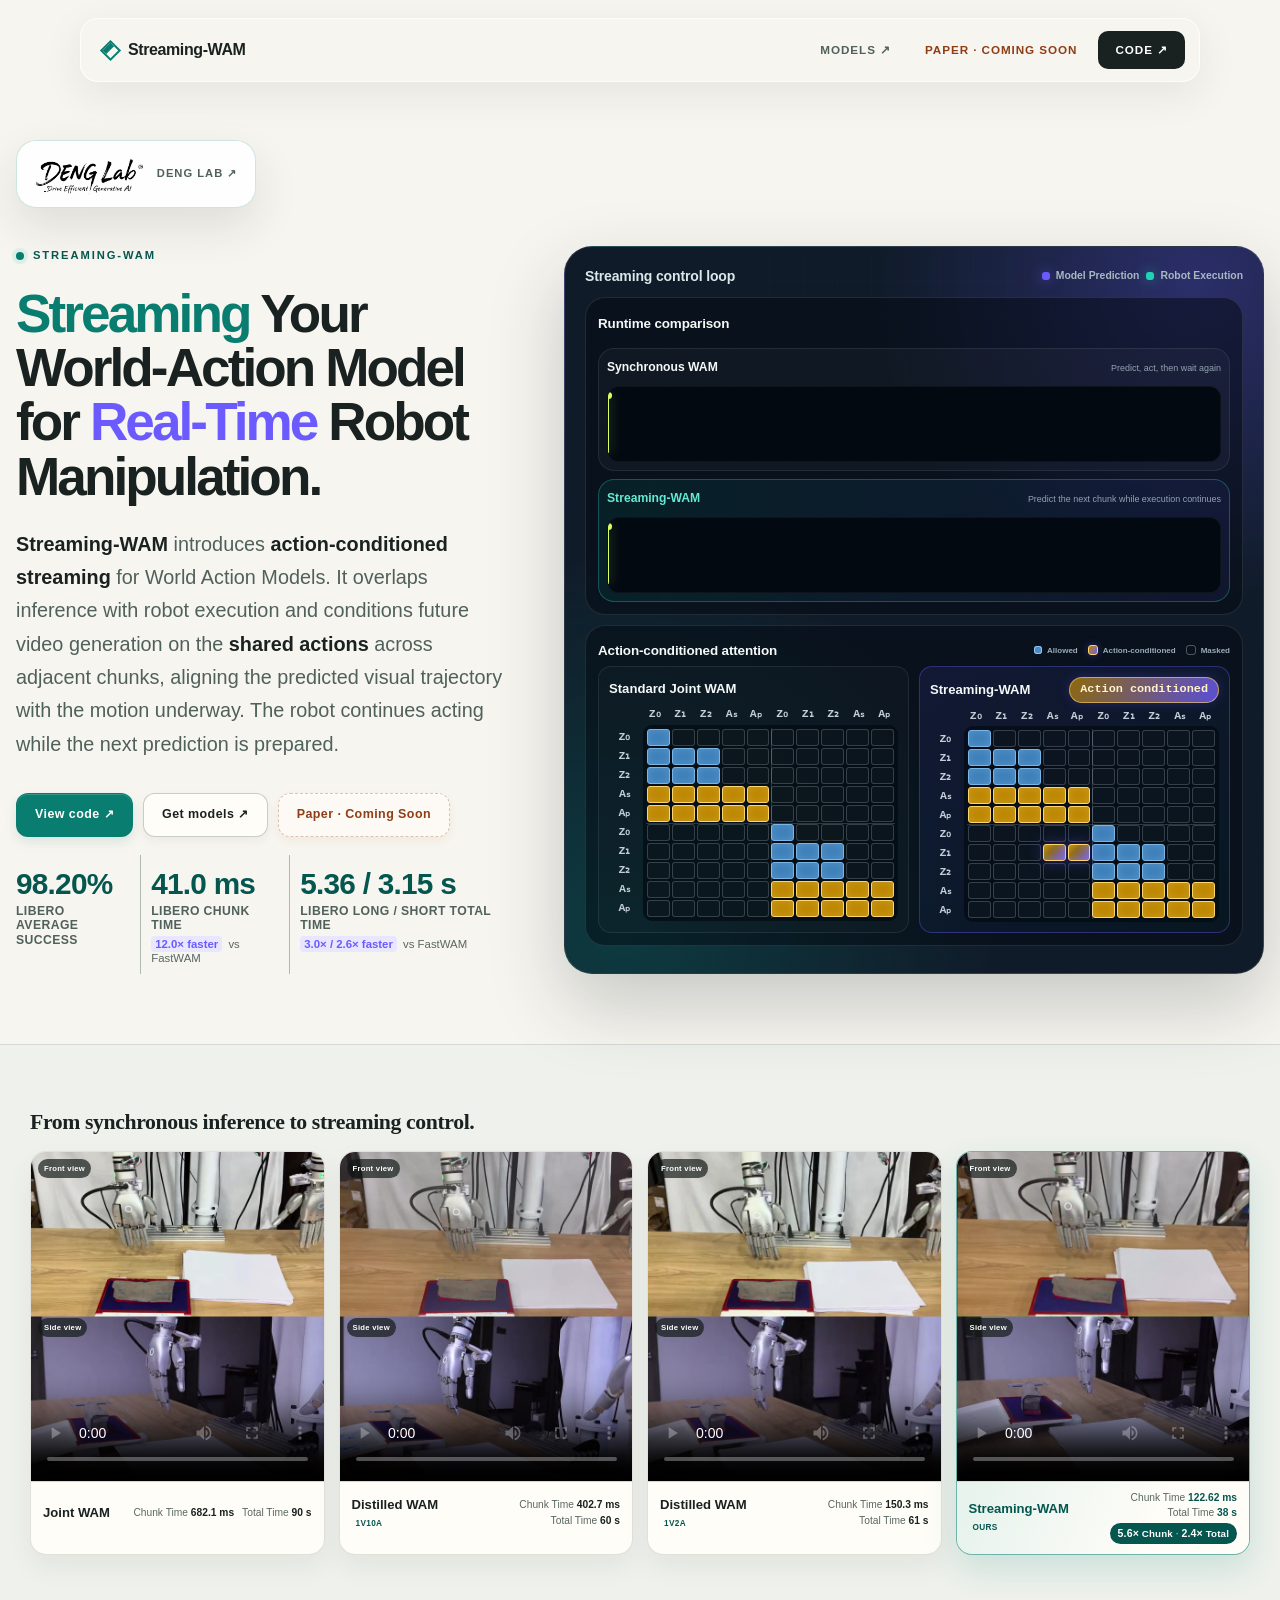
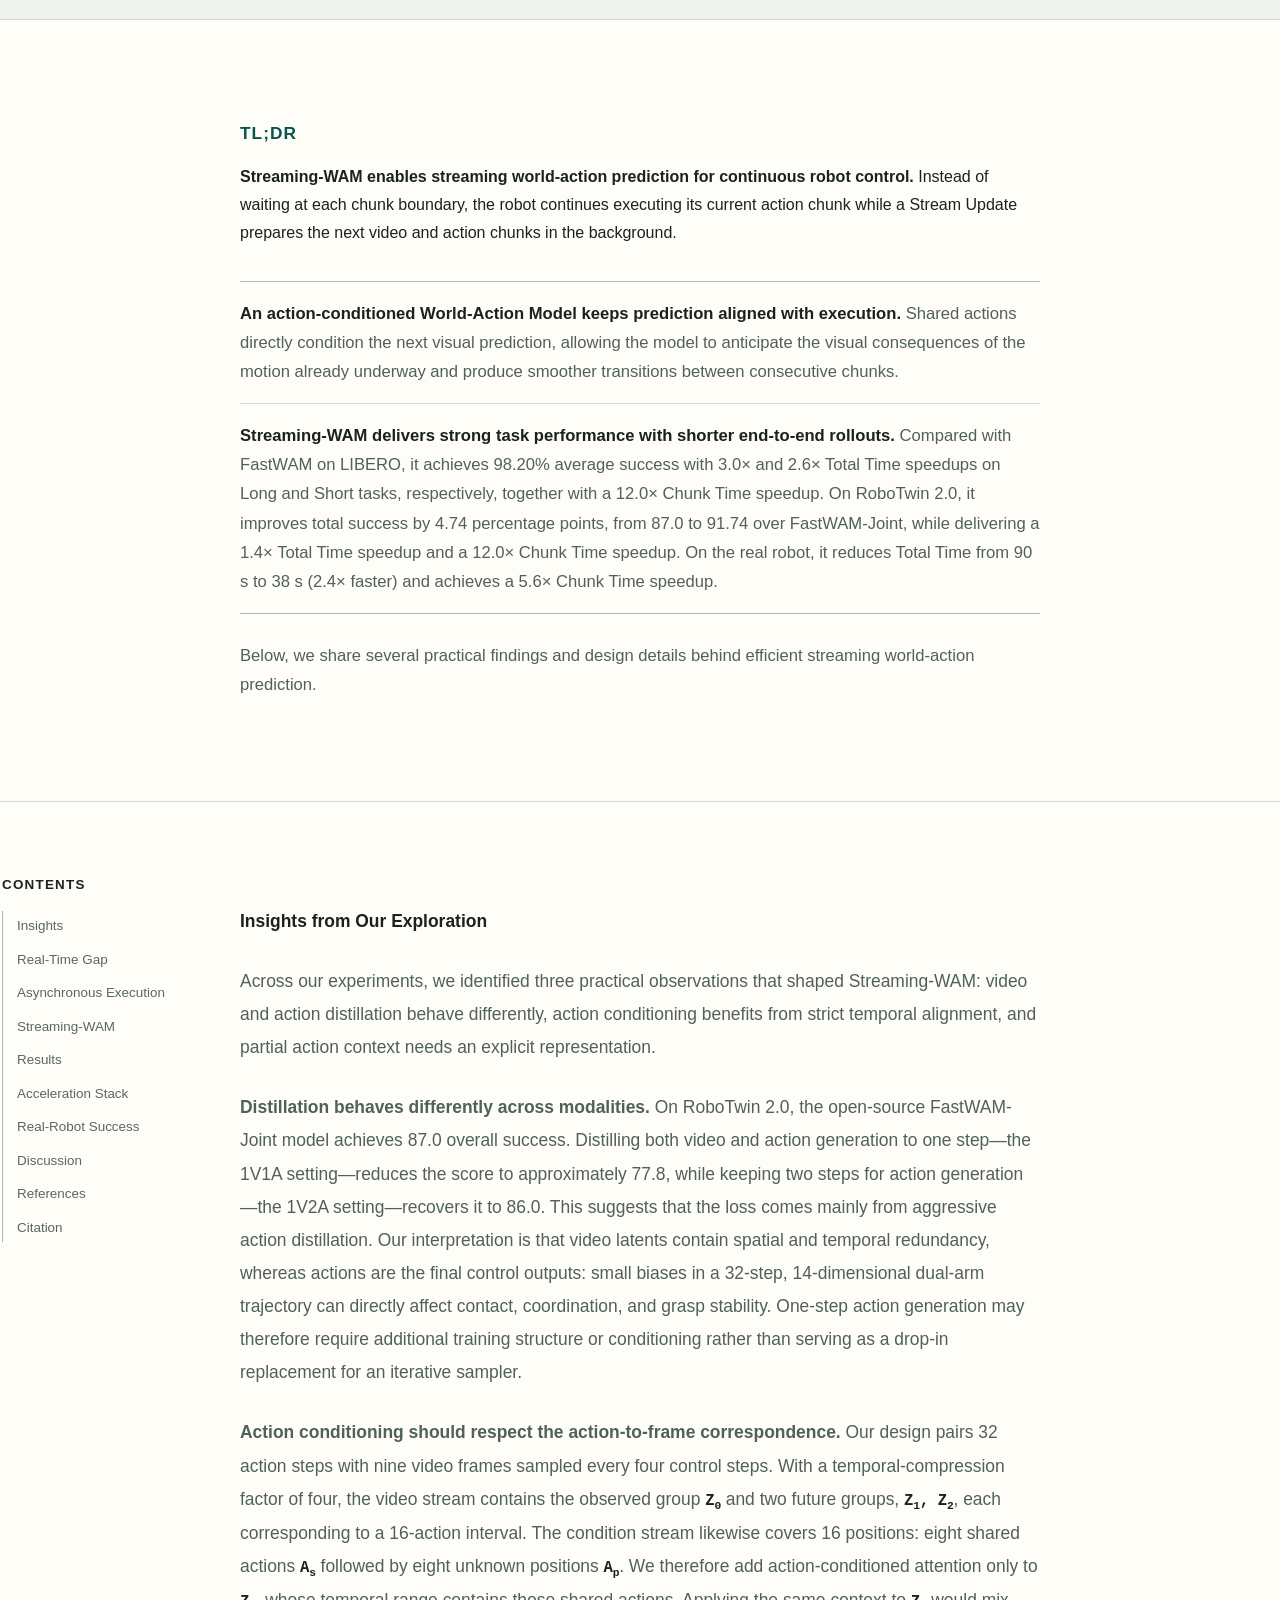
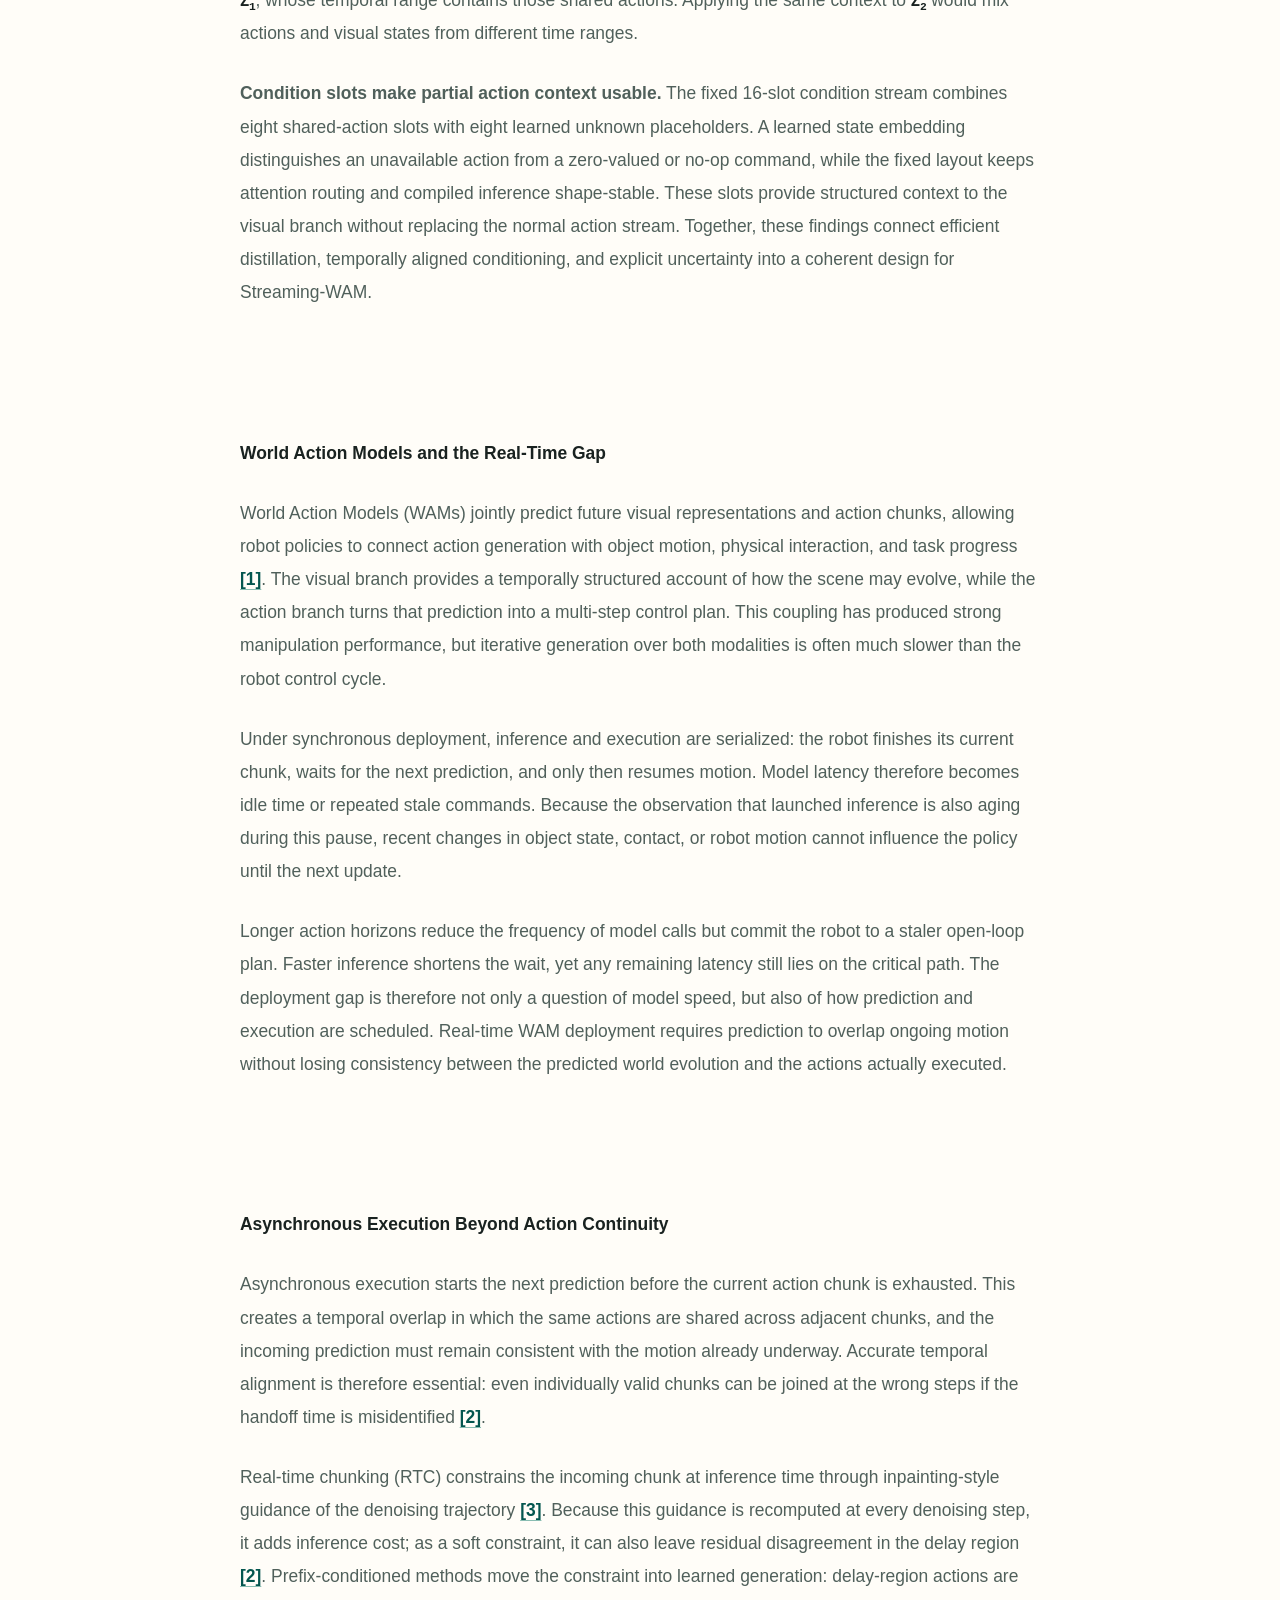
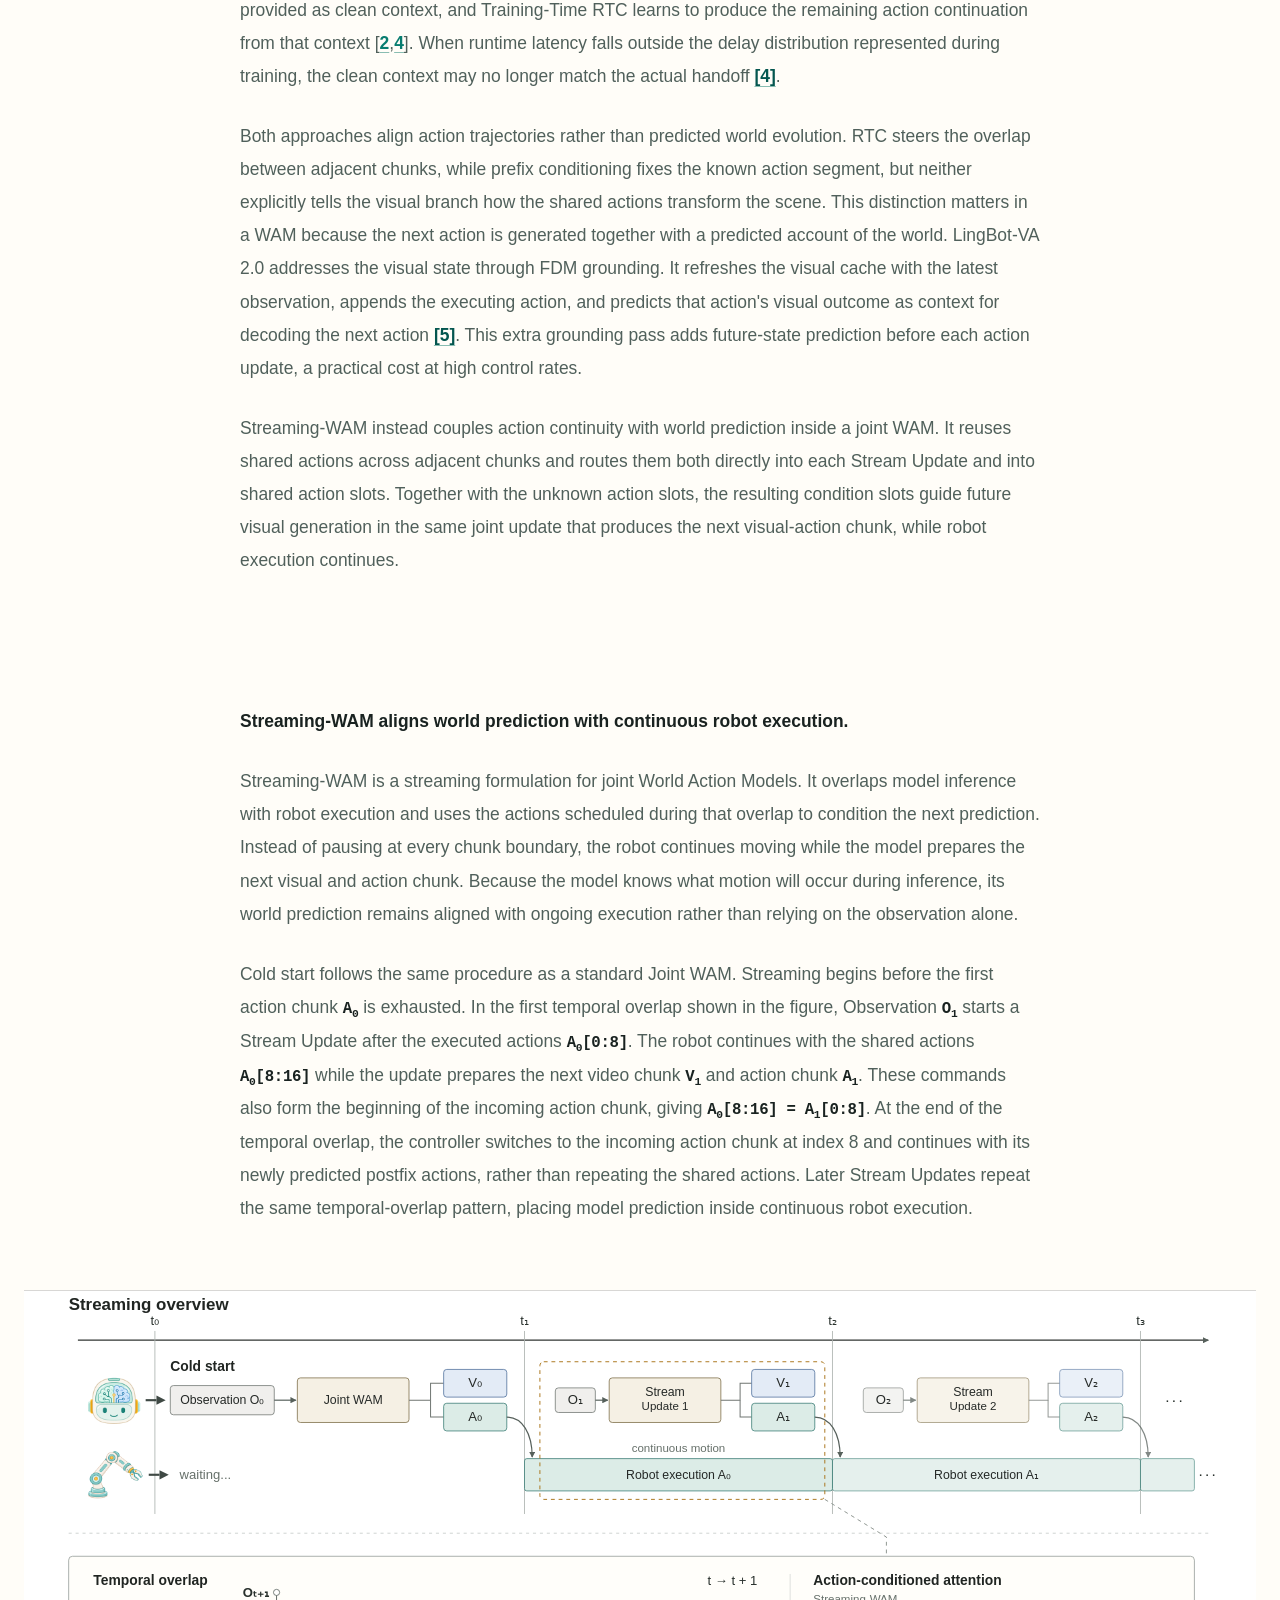
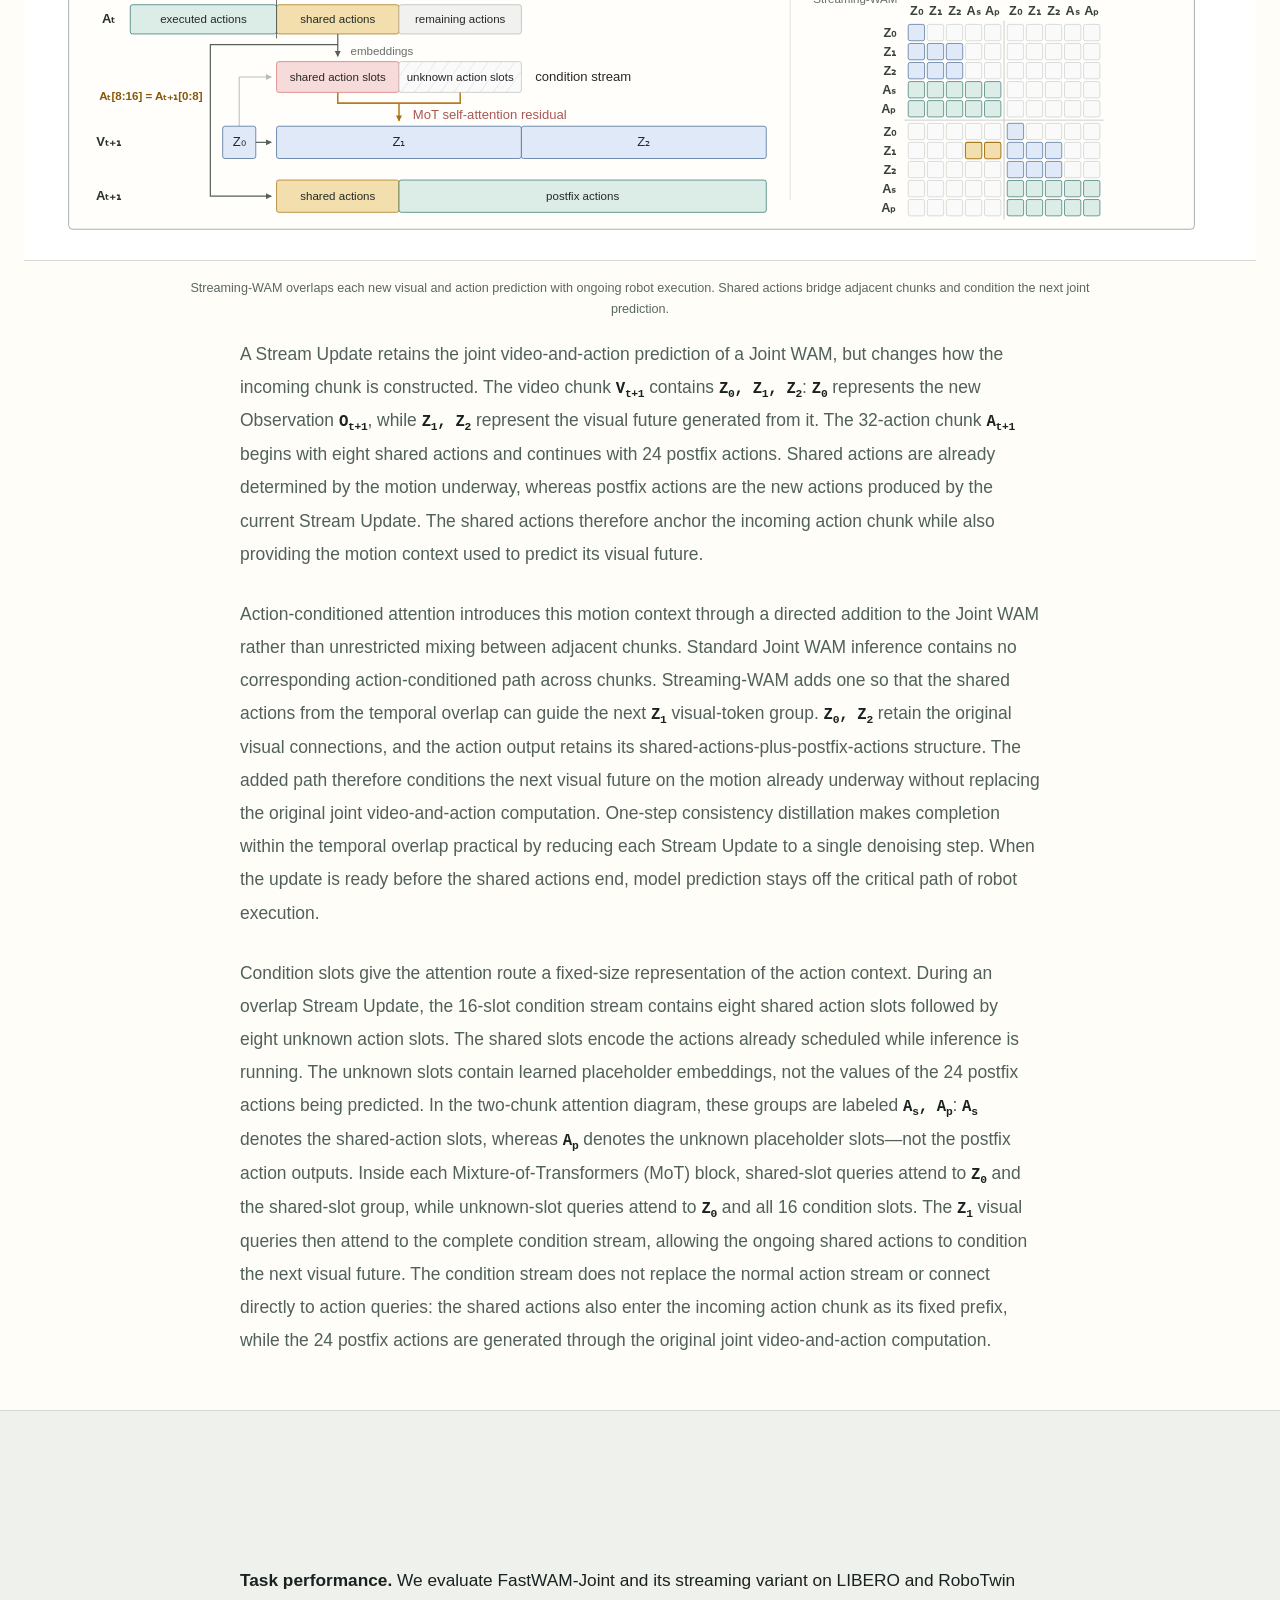
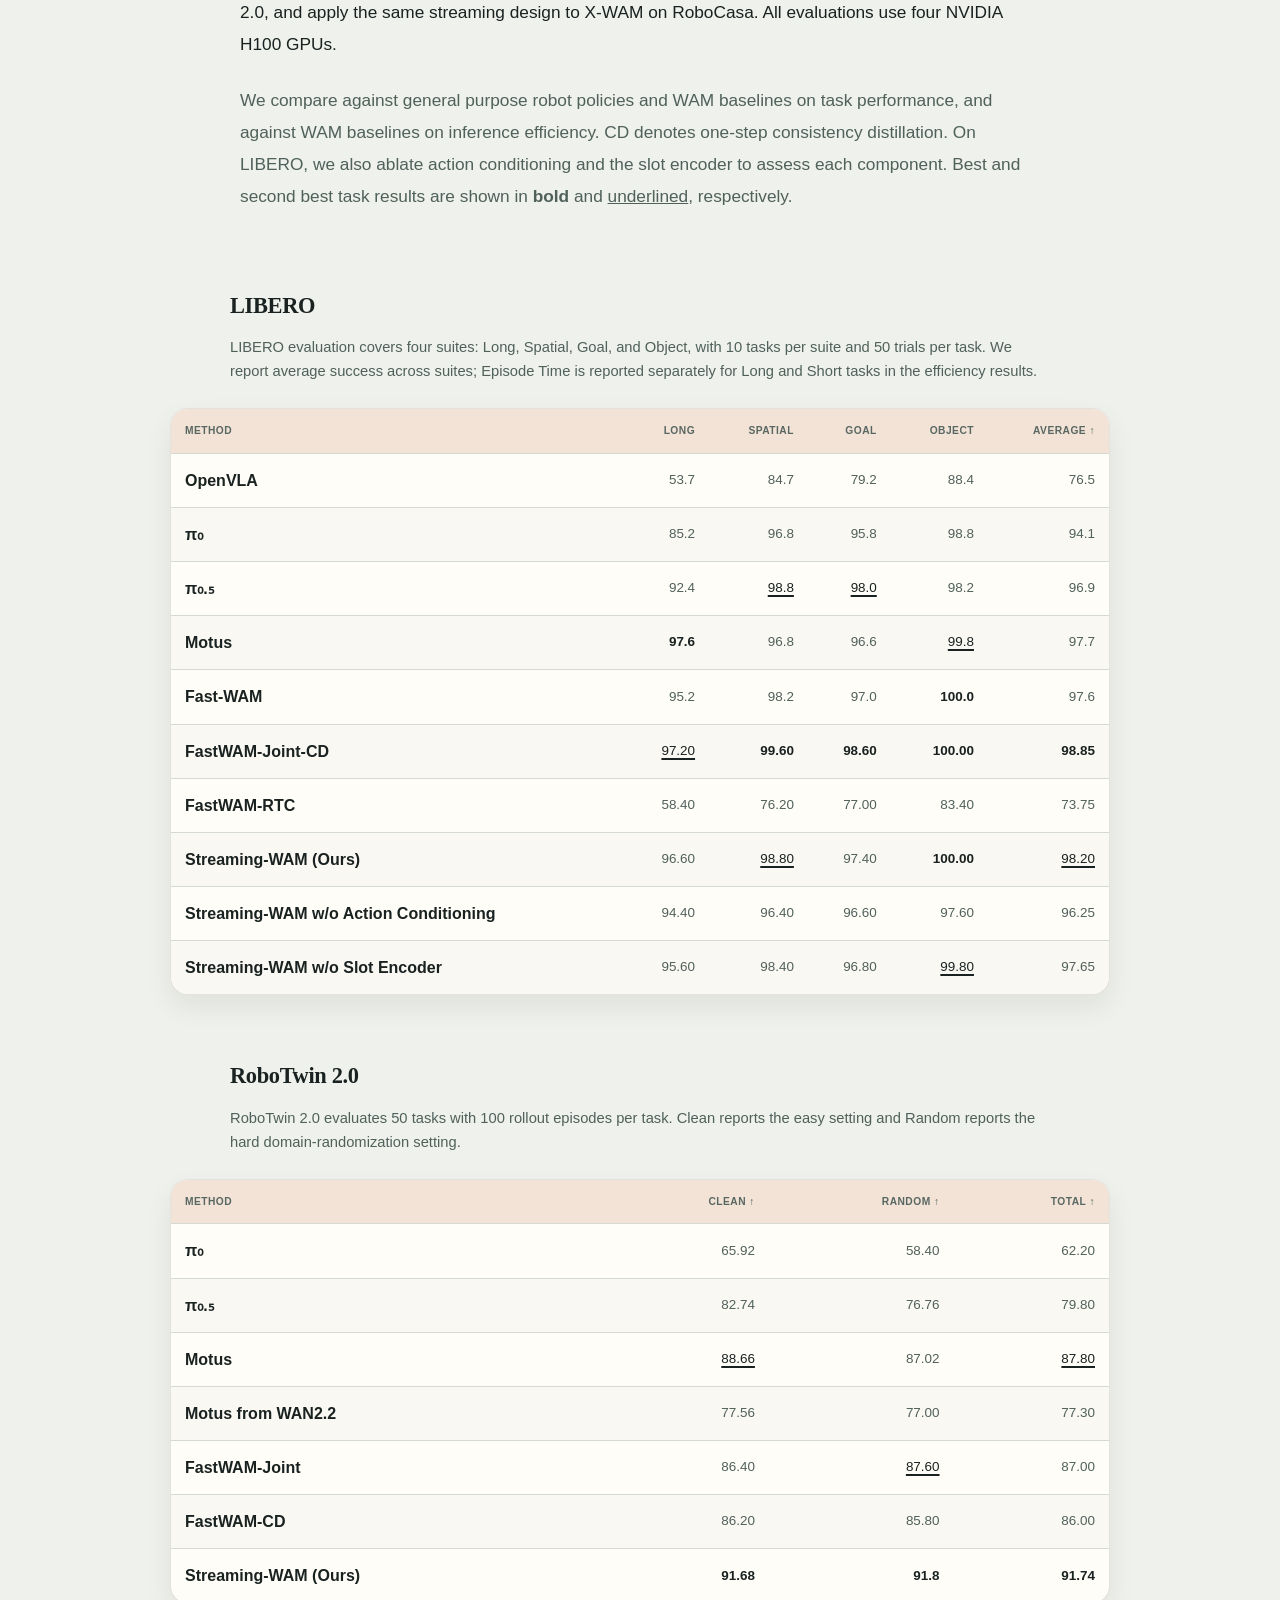
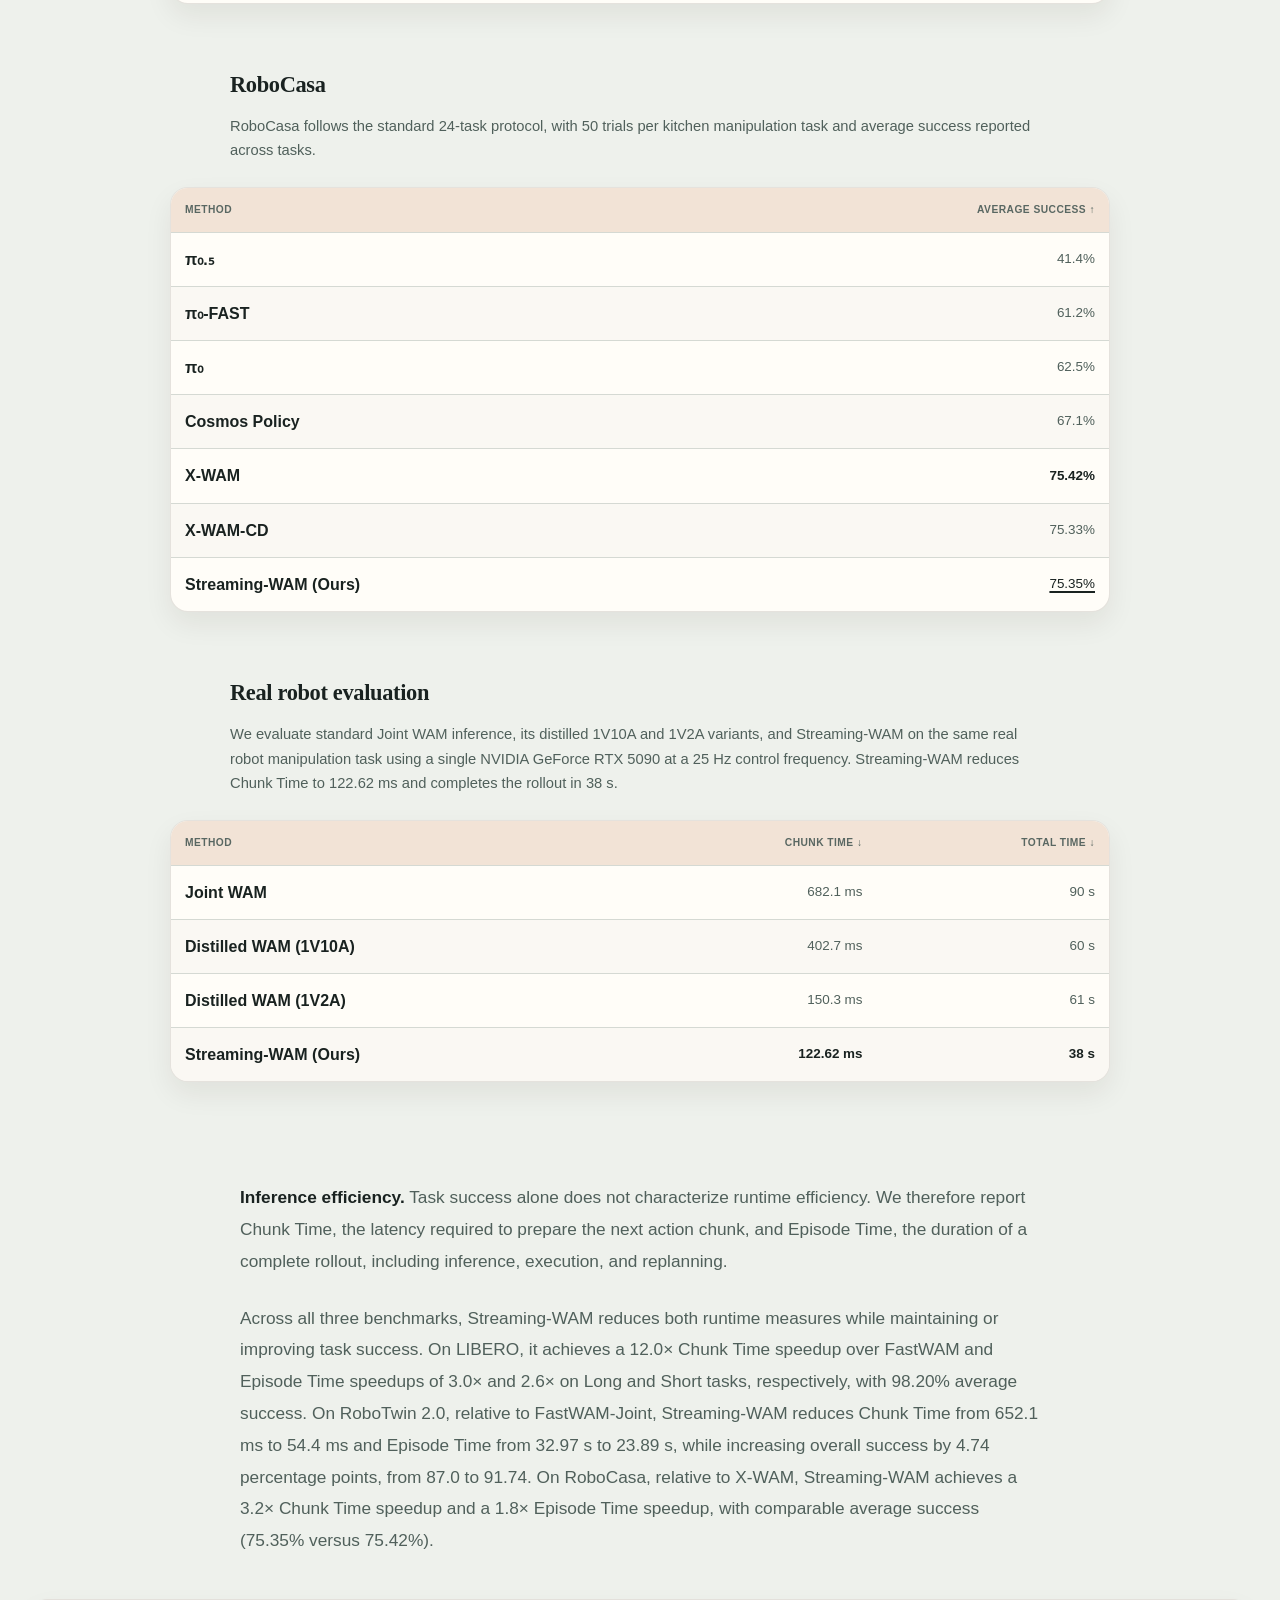
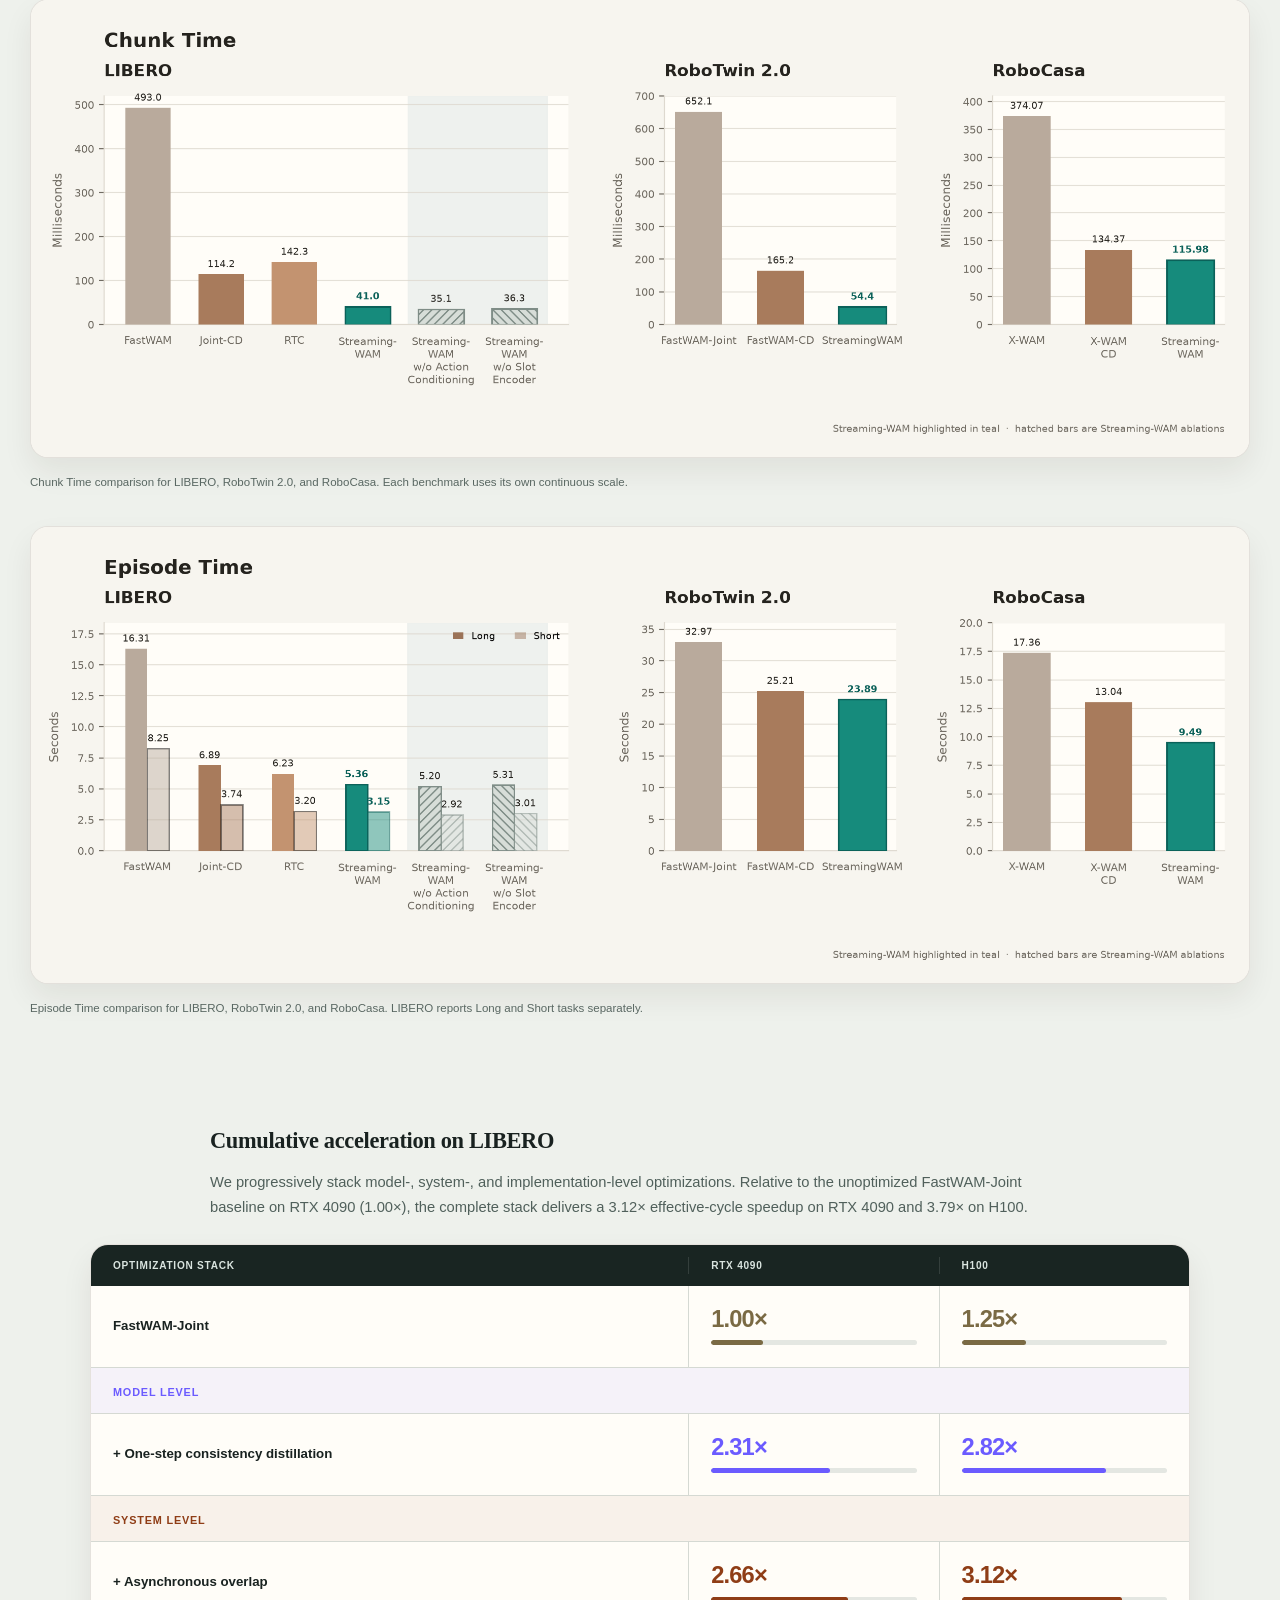
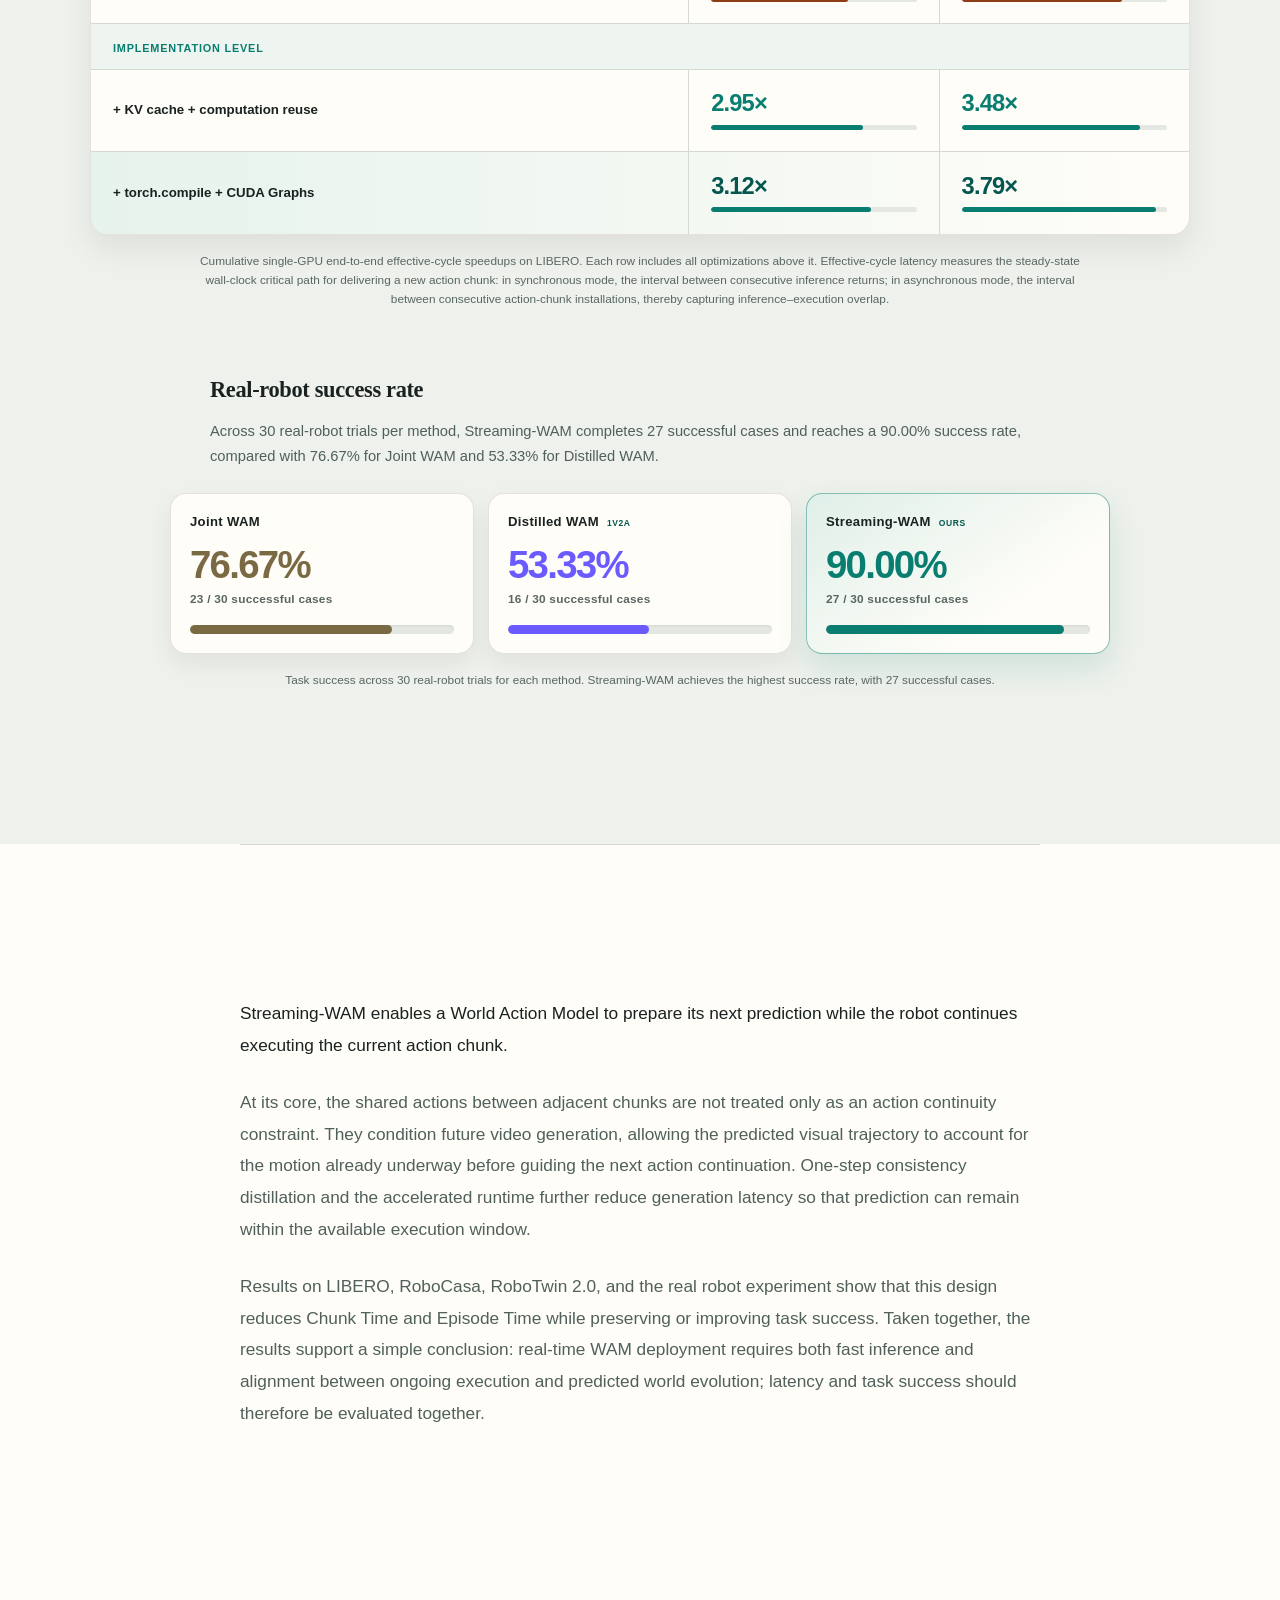
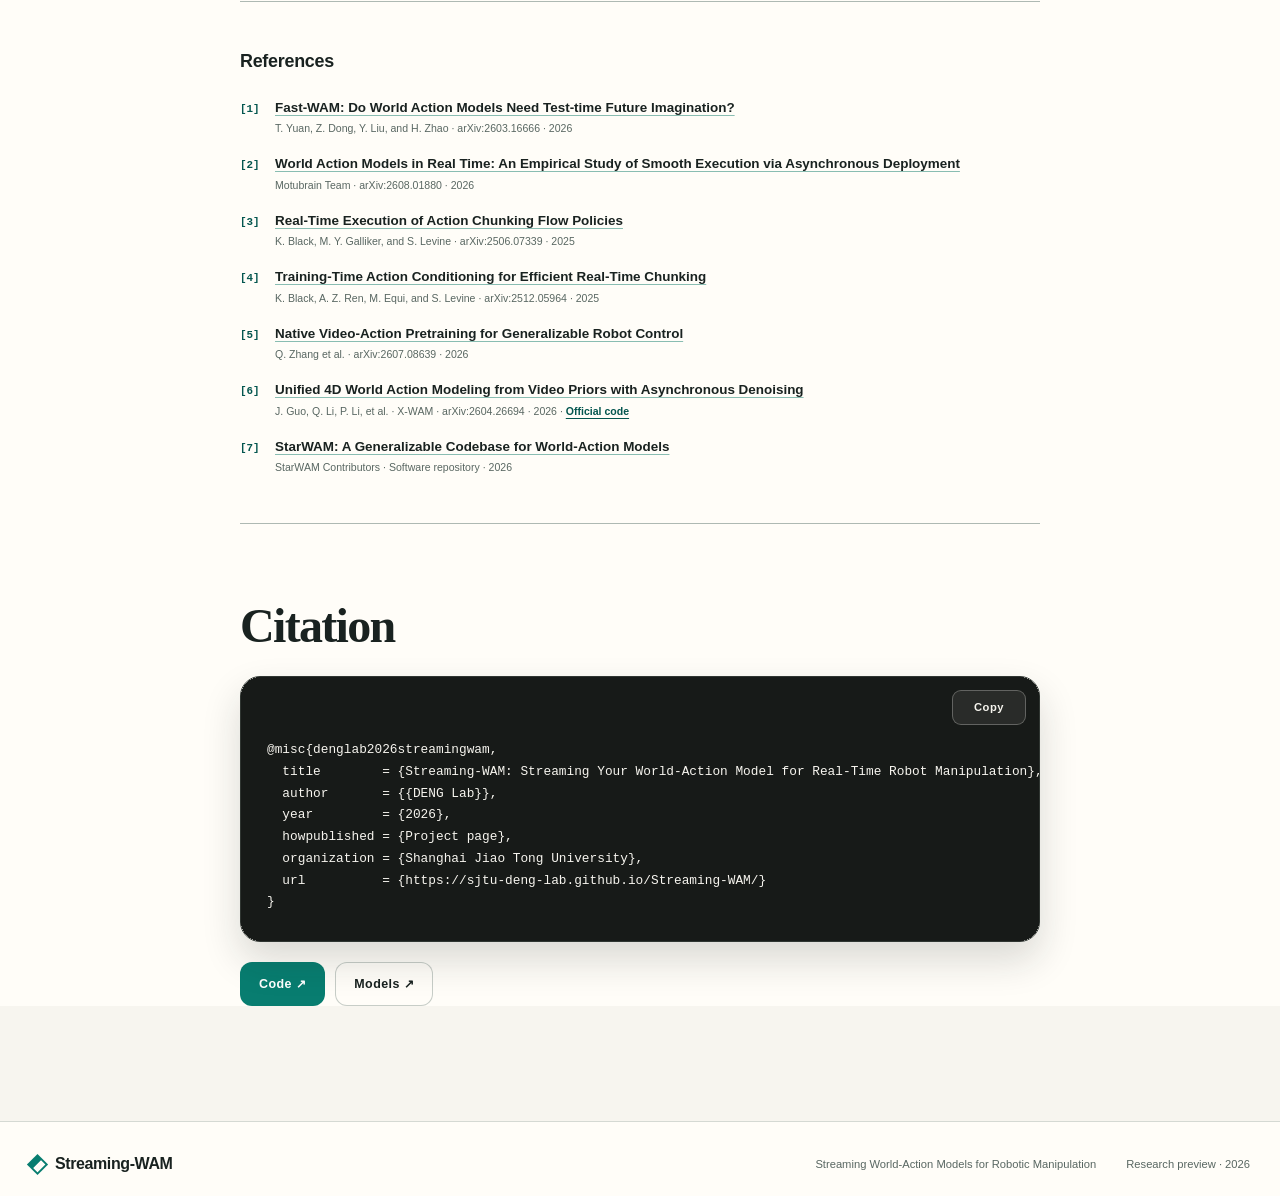
==== commit 112d63a2: "Test result modification" ====
--- a/docs/index.html
+++ b/docs/index.html
@@ -224,7 +224,7 @@
           <p class="tldr-lead"><strong>Streaming-WAM enables streaming world-action prediction for continuous robot control.</strong> Instead of waiting at each chunk boundary, the robot continues executing its current action chunk while a Stream Update prepares the next video and action chunks in the background.</p>
           <div class="tldr-points">
             <p><strong>An action-conditioned World-Action Model keeps prediction aligned with execution.</strong> Shared actions directly condition the next visual prediction, allowing the model to anticipate the visual consequences of the motion already underway and produce smoother transitions between consecutive chunks.</p>
-            <p><strong>Streaming-WAM delivers strong task performance with shorter end-to-end rollouts.</strong> Compared with FastWAM on LIBERO, it achieves 98.20% average success with 3.0× and 2.6× Total Time speedups on Long and Short tasks, respectively, together with a 12.0× Chunk Time speedup. On RoboTwin 2.0, it improves total success from 87.0 to 90.6 over FastWAM-Joint while delivering a 1.4× Total Time speedup and a 12.0× Chunk Time speedup. On the real robot, it reduces Total Time from 90 s to 38 s (2.4× faster) and achieves a 5.6× Chunk Time speedup.</p>
+            <p><strong>Streaming-WAM delivers strong task performance with shorter end-to-end rollouts.</strong> Compared with FastWAM on LIBERO, it achieves 98.20% average success with 3.0× and 2.6× Total Time speedups on Long and Short tasks, respectively, together with a 12.0× Chunk Time speedup. On RoboTwin 2.0, it improves total success by 4.74 percentage points, from 87.0 to 91.74 over FastWAM-Joint, while delivering a 1.4× Total Time speedup and a 12.0× Chunk Time speedup. On the real robot, it reduces Total Time from 90 s to 38 s (2.4× faster) and achieves a 5.6× Chunk Time speedup.</p>
           </div>
           <p class="tldr-summary">Below, we share several practical findings and design details behind efficient streaming world-action prediction.</p>
         </div>
@@ -345,7 +345,7 @@
                   <tr><th scope="row">Motus from WAN2.2</th><td>77.56</td><td>77.00</td><td>77.30</td></tr>
                   <tr><th scope="row">FastWAM-Joint</th><td>86.40</td><td><u>87.60</u></td><td>87.00</td></tr>
                   <tr><th scope="row">FastWAM-CD</th><td>86.20</td><td>85.80</td><td>86.00</td></tr>
-                  <tr><th scope="row">Streaming-WAM (Ours)</th><td><strong>90.40</strong></td><td><strong>90.80</strong></td><td><strong>90.60</strong></td></tr>
+                  <tr><th scope="row">Streaming-WAM (Ours)</th><td><strong>91.68</strong></td><td><strong>91.8</strong></td><td><strong>91.74</strong></td></tr>
                 </tbody>
               </table>
             </div>
@@ -394,7 +394,7 @@
 
           <div class="efficiency-intro reading-column">
             <p><strong>Inference efficiency.</strong> Task success alone does not characterize runtime efficiency. We therefore report Chunk Time, the latency required to prepare the next action chunk, and Episode Time, the duration of a complete rollout, including inference, execution, and replanning.</p>
-            <p>Across all three benchmarks, Streaming-WAM reduces both runtime measures while maintaining comparable task success. On LIBERO, it achieves a 12.0× Chunk Time speedup over FastWAM and Episode Time speedups of 3.0× and 2.6× on Long and Short tasks, respectively, with 98.20% average success. On RoboTwin 2.0, relative to FastWAM-Joint, Streaming-WAM reduces Chunk Time from 652.1 ms to 54.4 ms and Episode Time from 32.97 s to 23.89 s, while increasing overall success from 87.0 to 90.6. On RoboCasa, relative to X-WAM, Streaming-WAM achieves a 3.2× Chunk Time speedup and a 1.8× Episode Time speedup, with comparable average success (75.35% versus 75.42%).</p>
+            <p>Across all three benchmarks, Streaming-WAM reduces both runtime measures while maintaining or improving task success. On LIBERO, it achieves a 12.0× Chunk Time speedup over FastWAM and Episode Time speedups of 3.0× and 2.6× on Long and Short tasks, respectively, with 98.20% average success. On RoboTwin 2.0, relative to FastWAM-Joint, Streaming-WAM reduces Chunk Time from 652.1 ms to 54.4 ms and Episode Time from 32.97 s to 23.89 s, while increasing overall success by 4.74 percentage points, from 87.0 to 91.74. On RoboCasa, relative to X-WAM, Streaming-WAM achieves a 3.2× Chunk Time speedup and a 1.8× Episode Time speedup, with comparable average success (75.35% versus 75.42%).</p>
           </div>
           <figure class="latency-figure breakout" aria-labelledby="chunk-time-caption">
             <div class="latency-viewport">
@@ -520,7 +520,7 @@
         <section class="article-section reading-column" id="discussion" aria-label="Discussion">
           <p class="lead">Streaming-WAM enables a World Action Model to prepare its next prediction while the robot continues executing the current action chunk.</p>
           <p>At its core, the shared actions between adjacent chunks are not treated only as an action continuity constraint. They condition future video generation, allowing the predicted visual trajectory to account for the motion already underway before guiding the next action continuation. One-step consistency distillation and the accelerated runtime further reduce generation latency so that prediction can remain within the available execution window.</p>
-          <p>Results on LIBERO, RoboCasa, RoboTwin 2.0, and the real robot experiment show that this design reduces Chunk Time and Episode Time while preserving competitive task success. Taken together, the results support a simple conclusion: real-time WAM deployment requires both fast inference and alignment between ongoing execution and predicted world evolution; latency and task success should therefore be evaluated together.</p>
+          <p>Results on LIBERO, RoboCasa, RoboTwin 2.0, and the real robot experiment show that this design reduces Chunk Time and Episode Time while preserving or improving task success. Taken together, the results support a simple conclusion: real-time WAM deployment requires both fast inference and alignment between ongoing execution and predicted world evolution; latency and task success should therefore be evaluated together.</p>
         </section>
 
         <section class="reference-rail breakout" id="references" aria-labelledby="references-title">
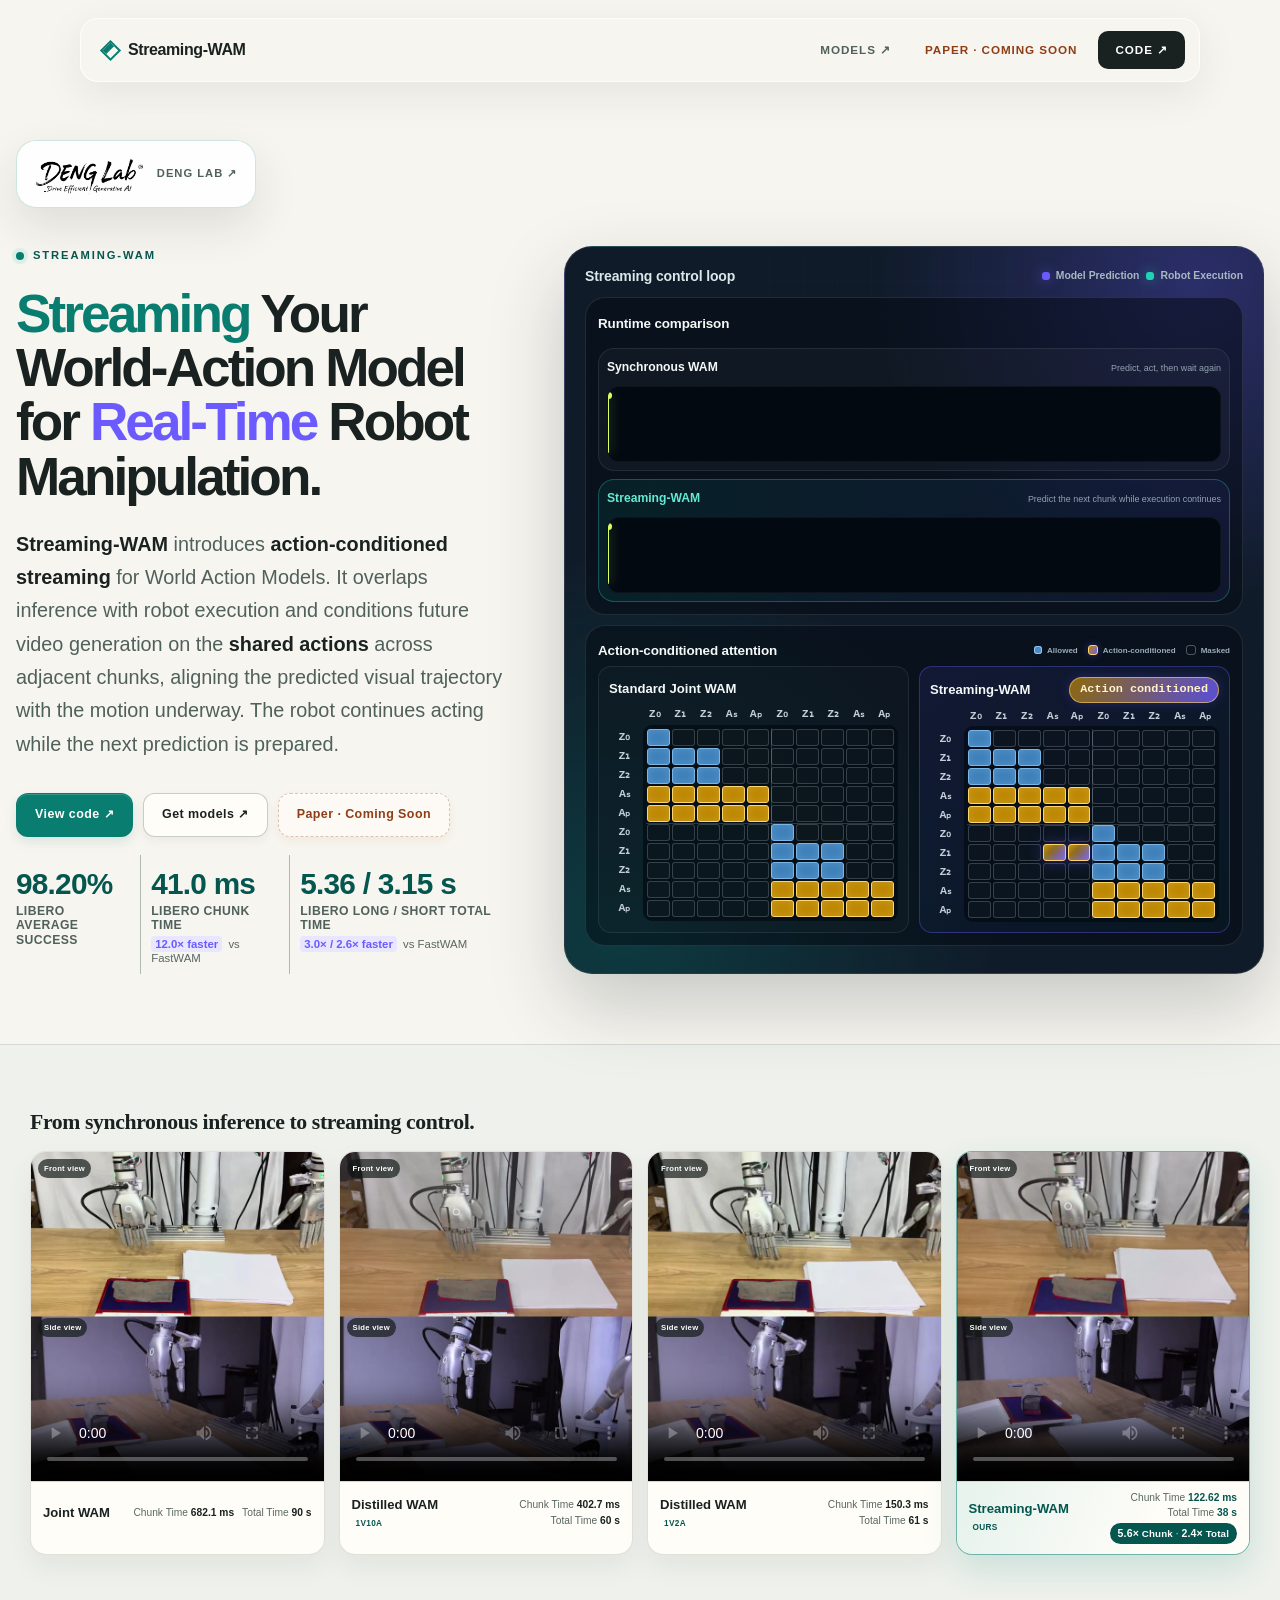
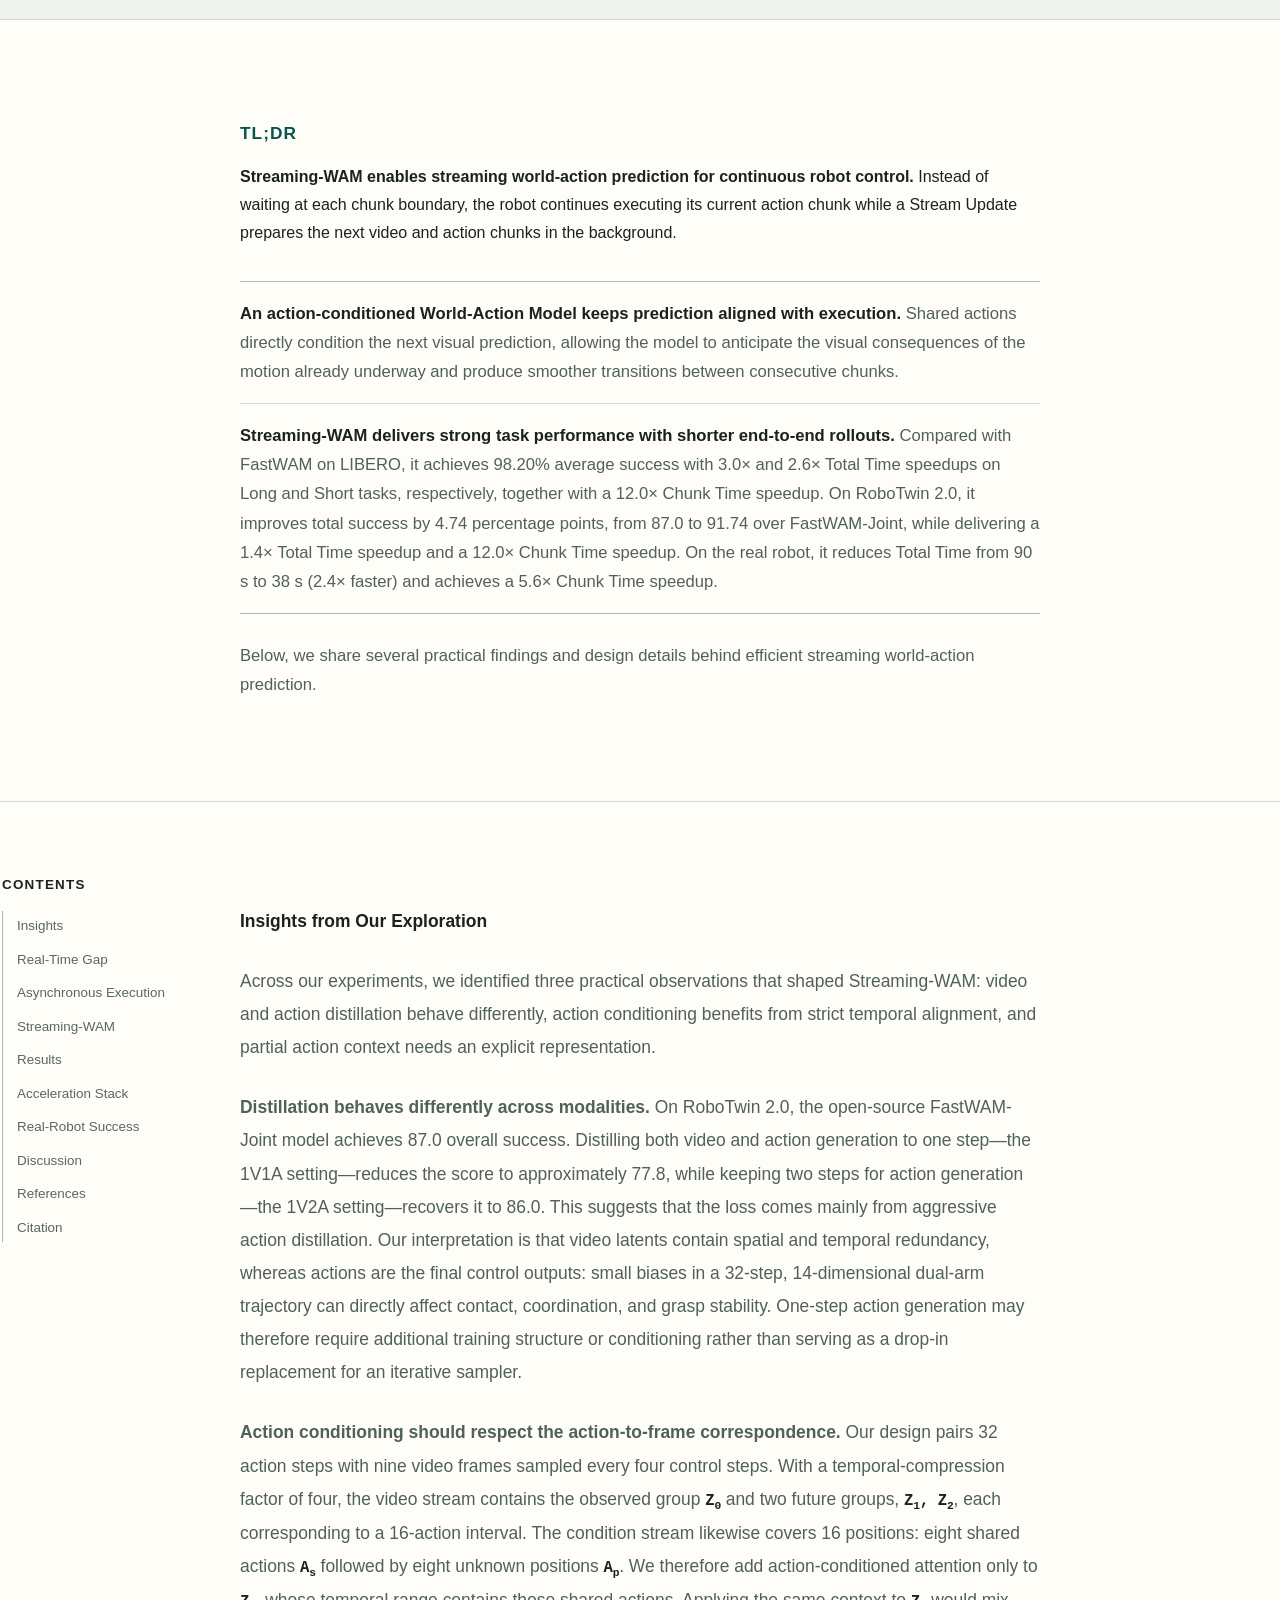
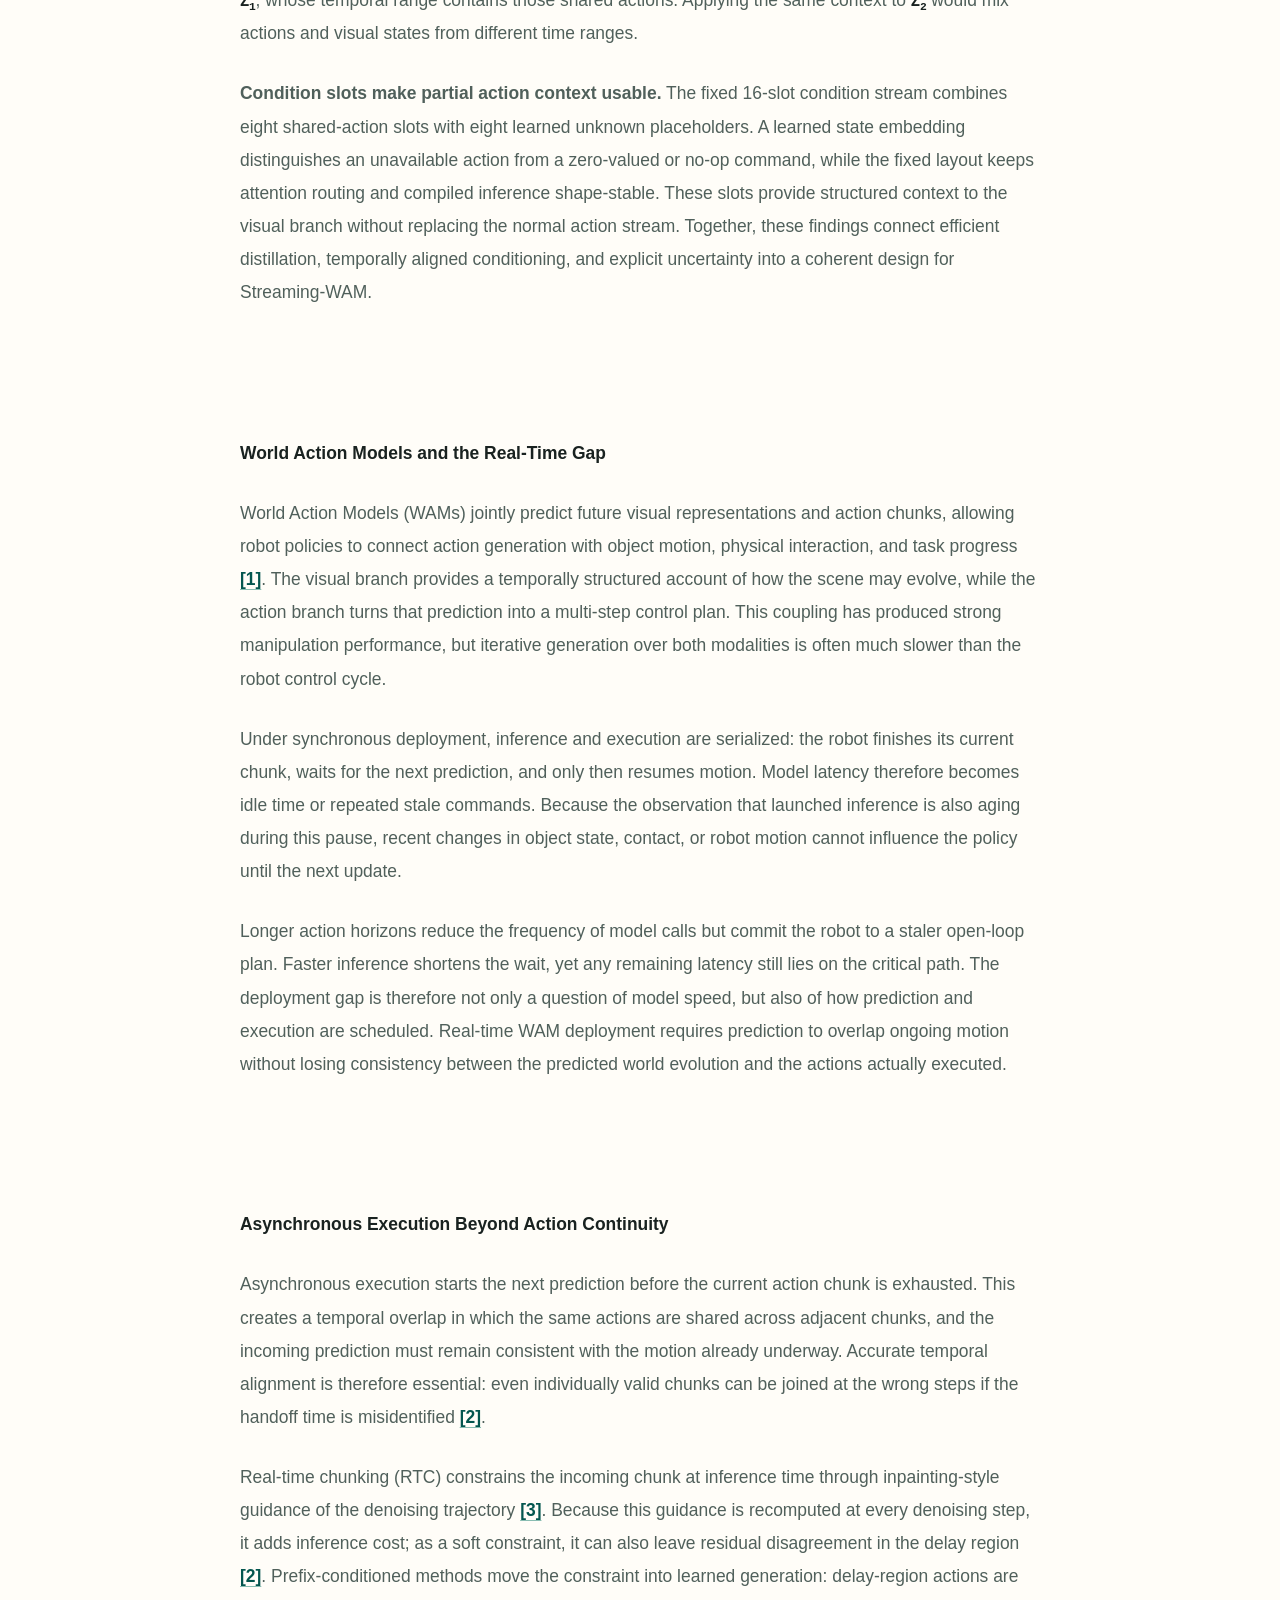
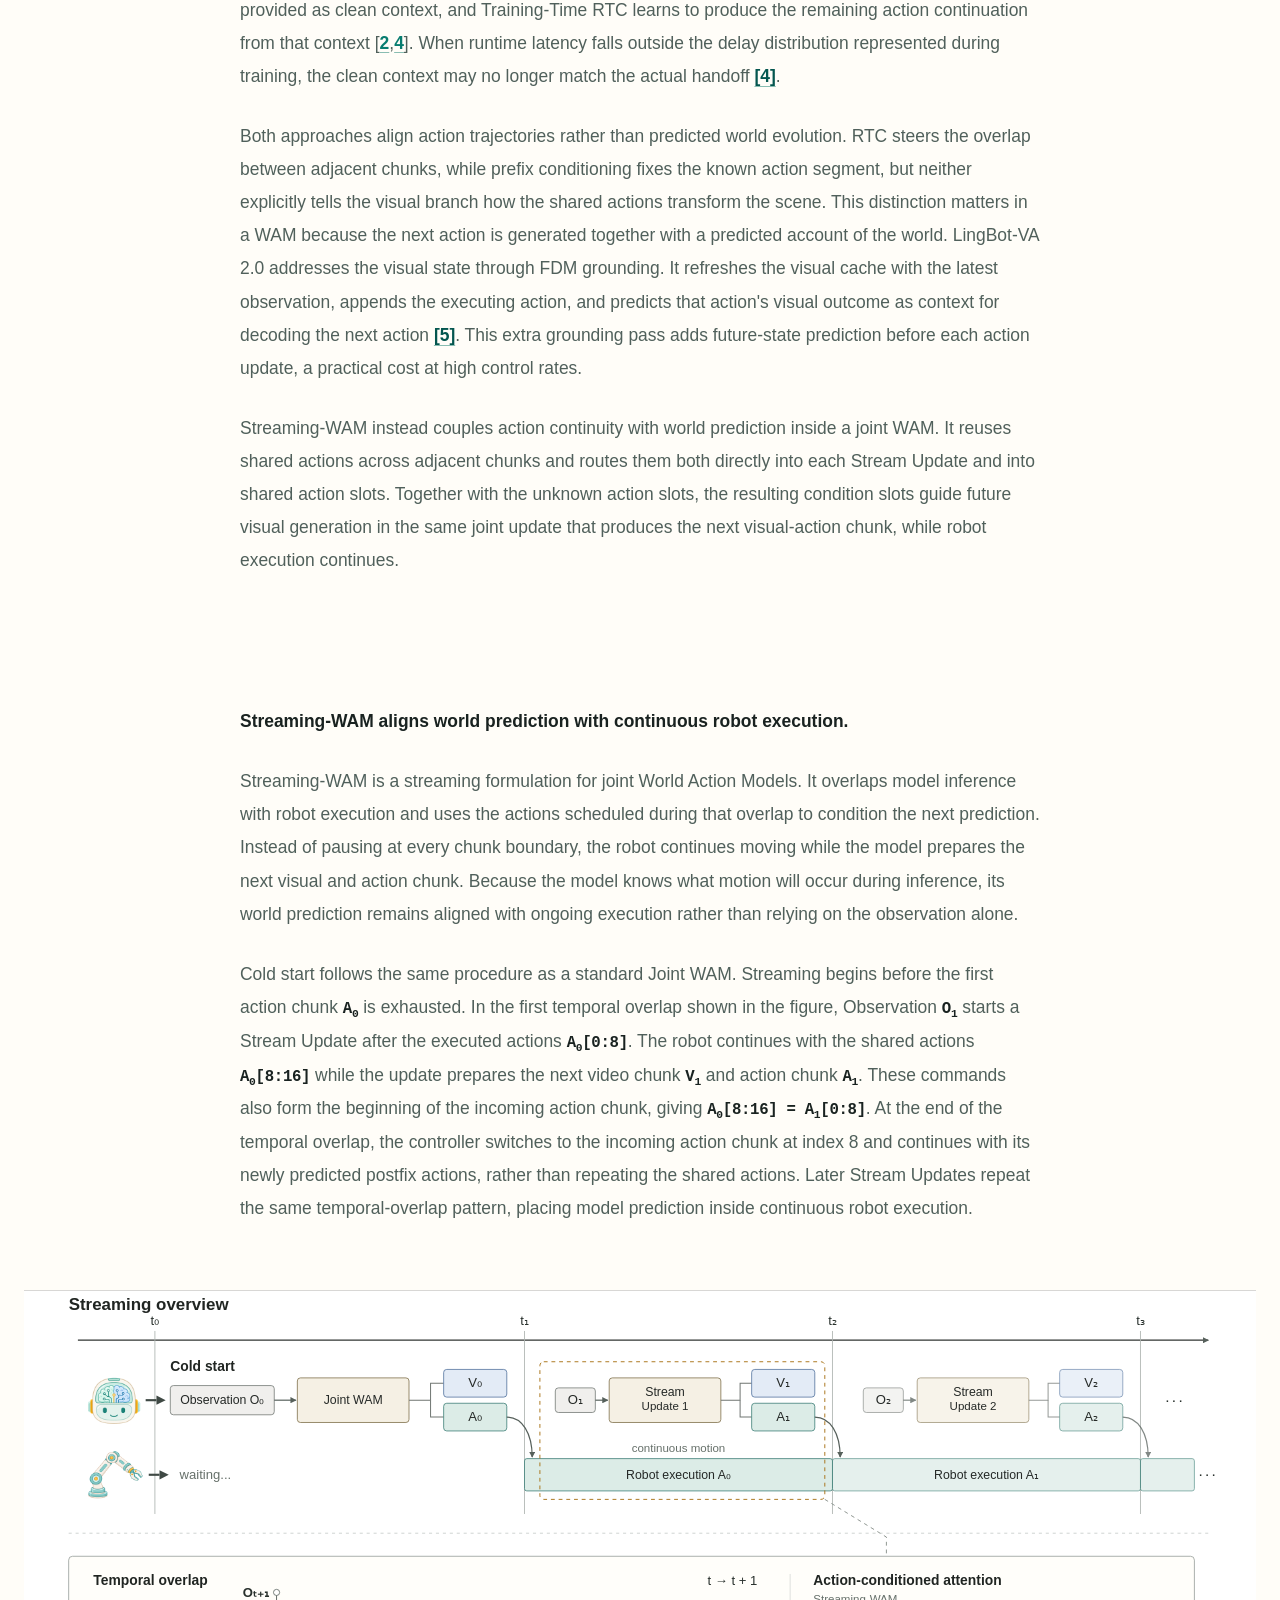
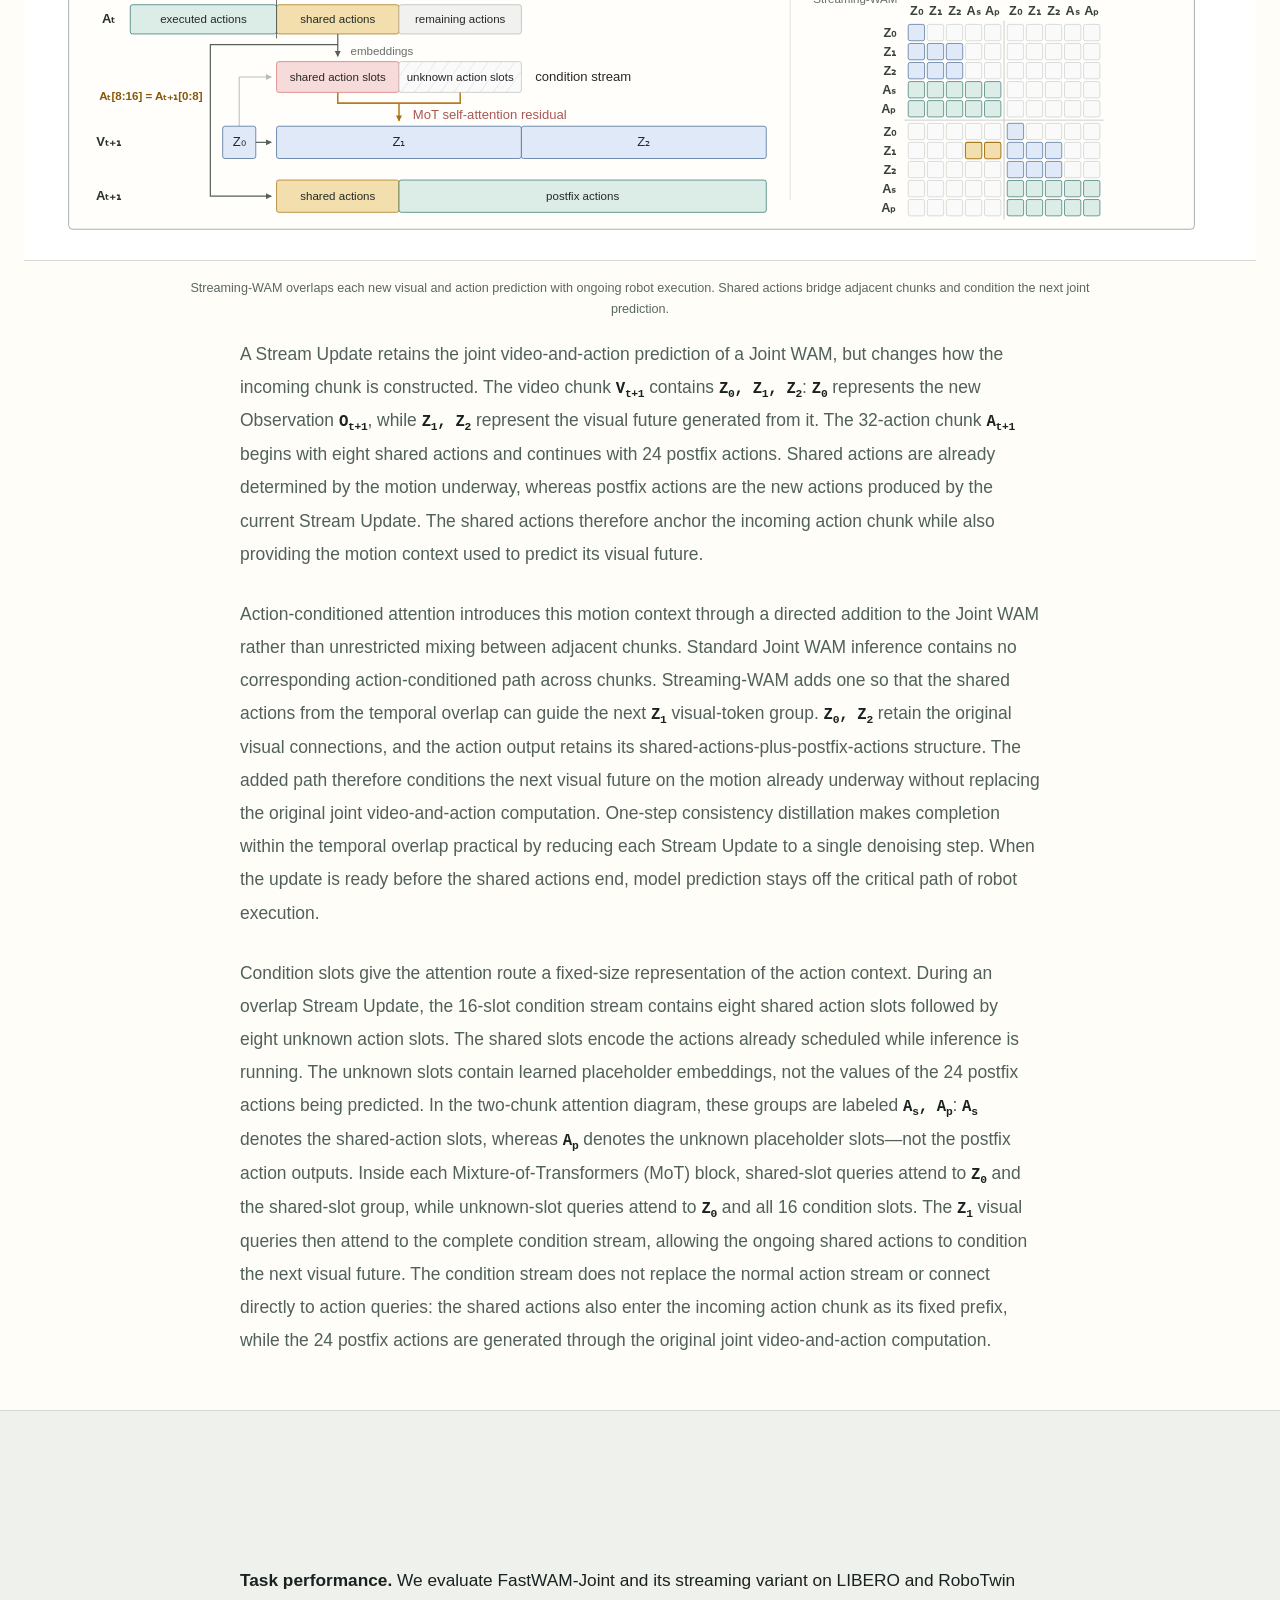
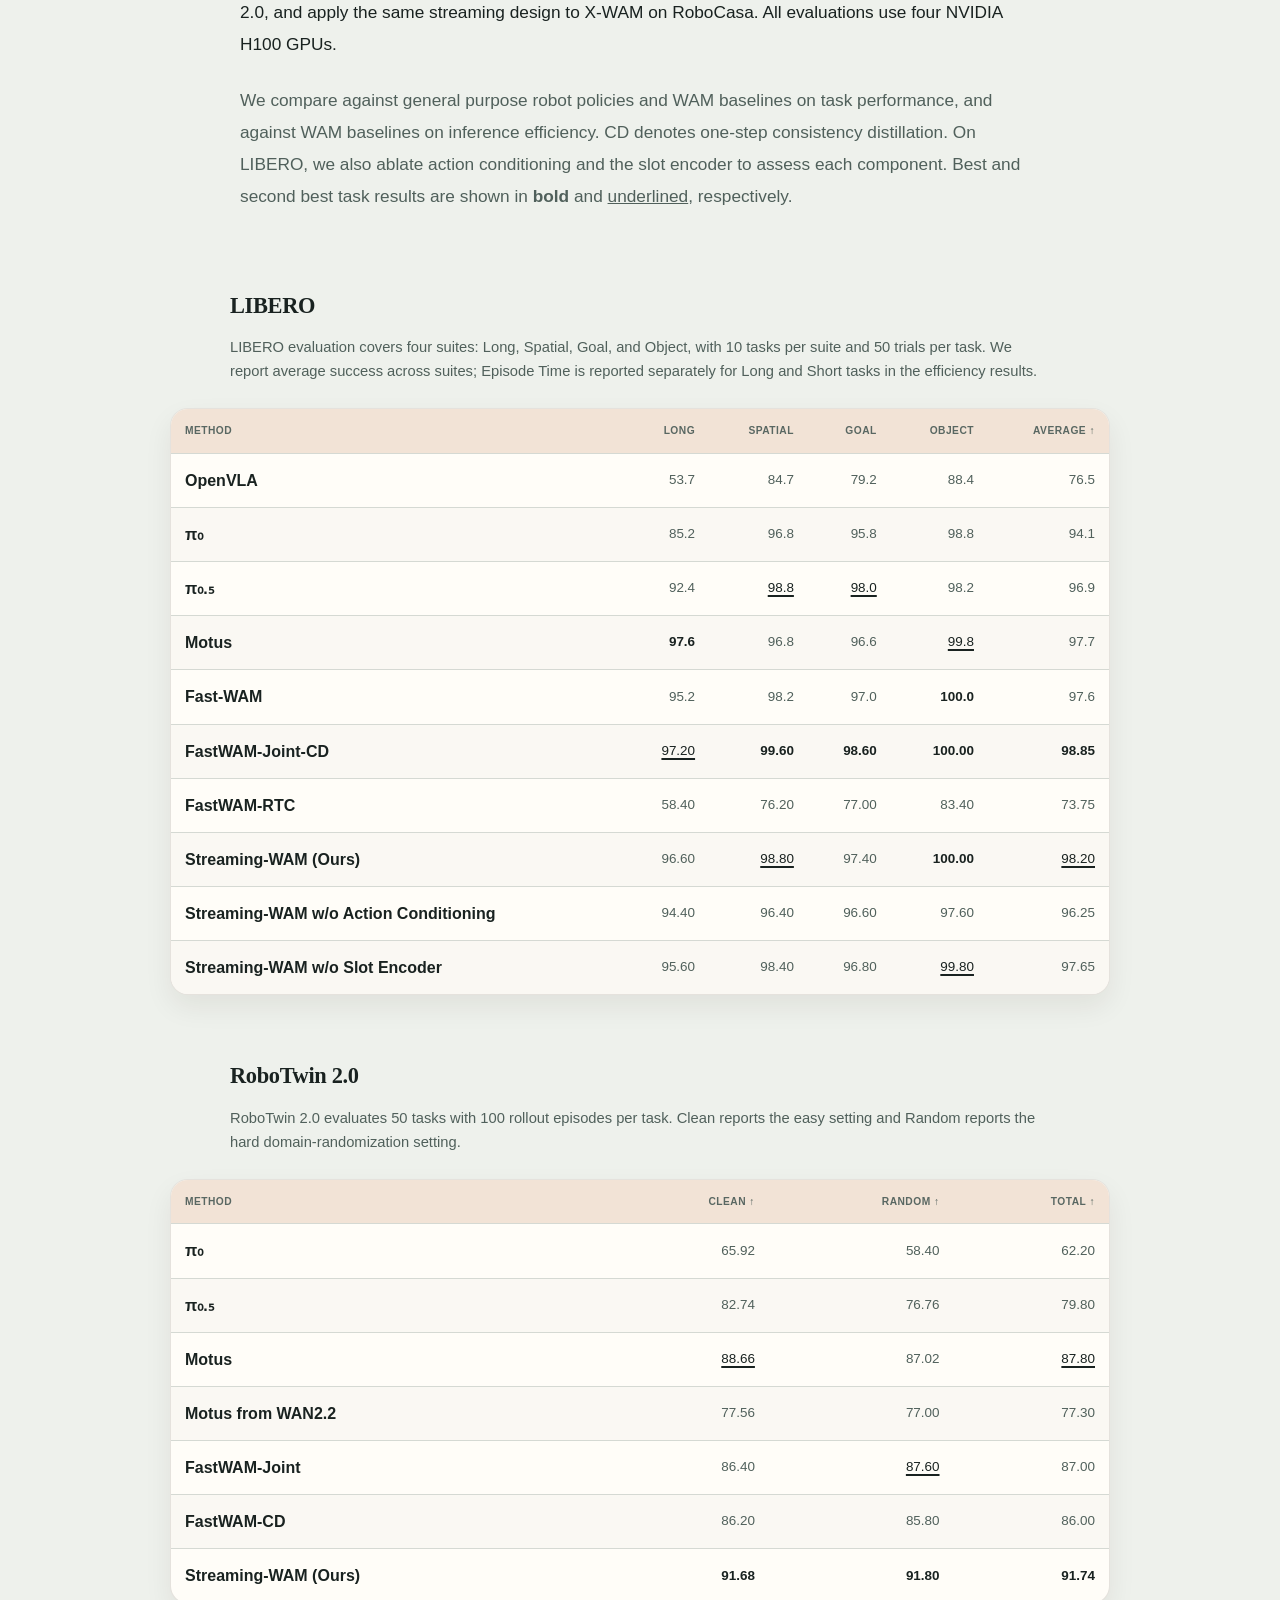
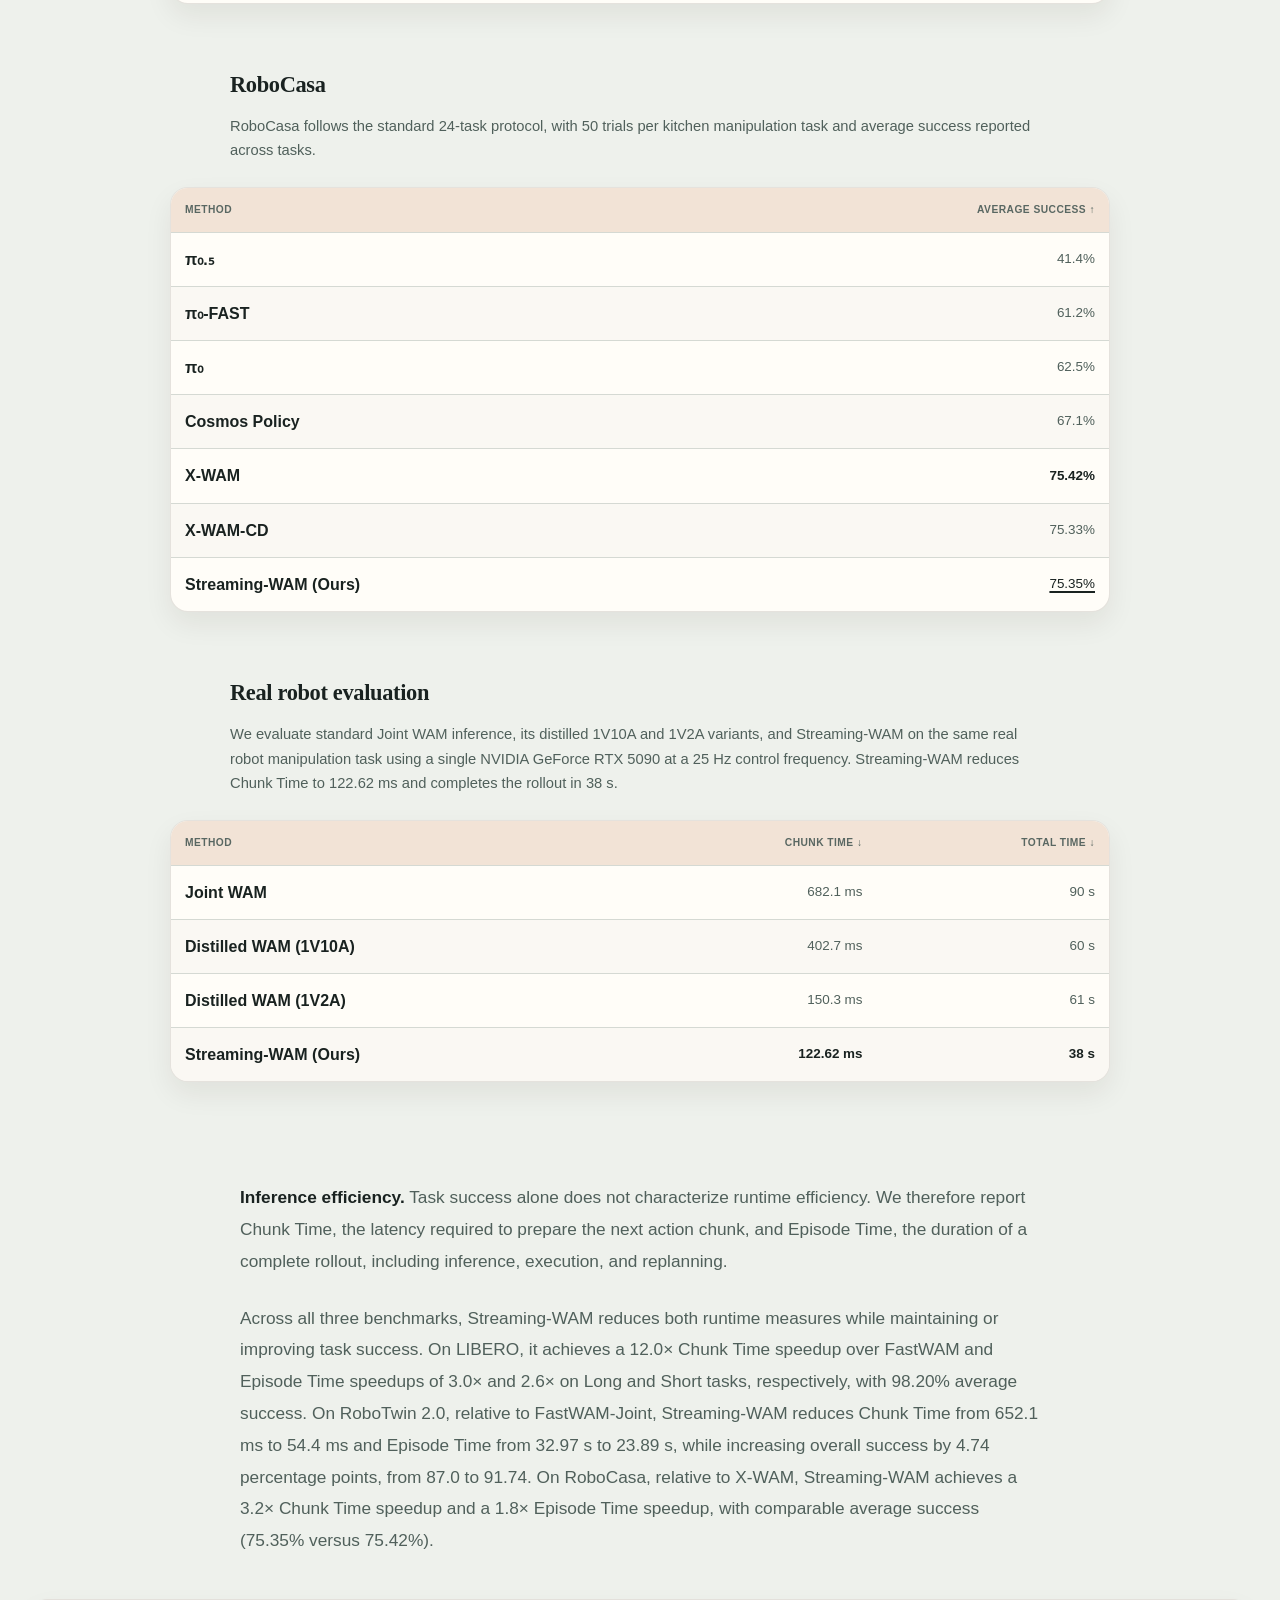
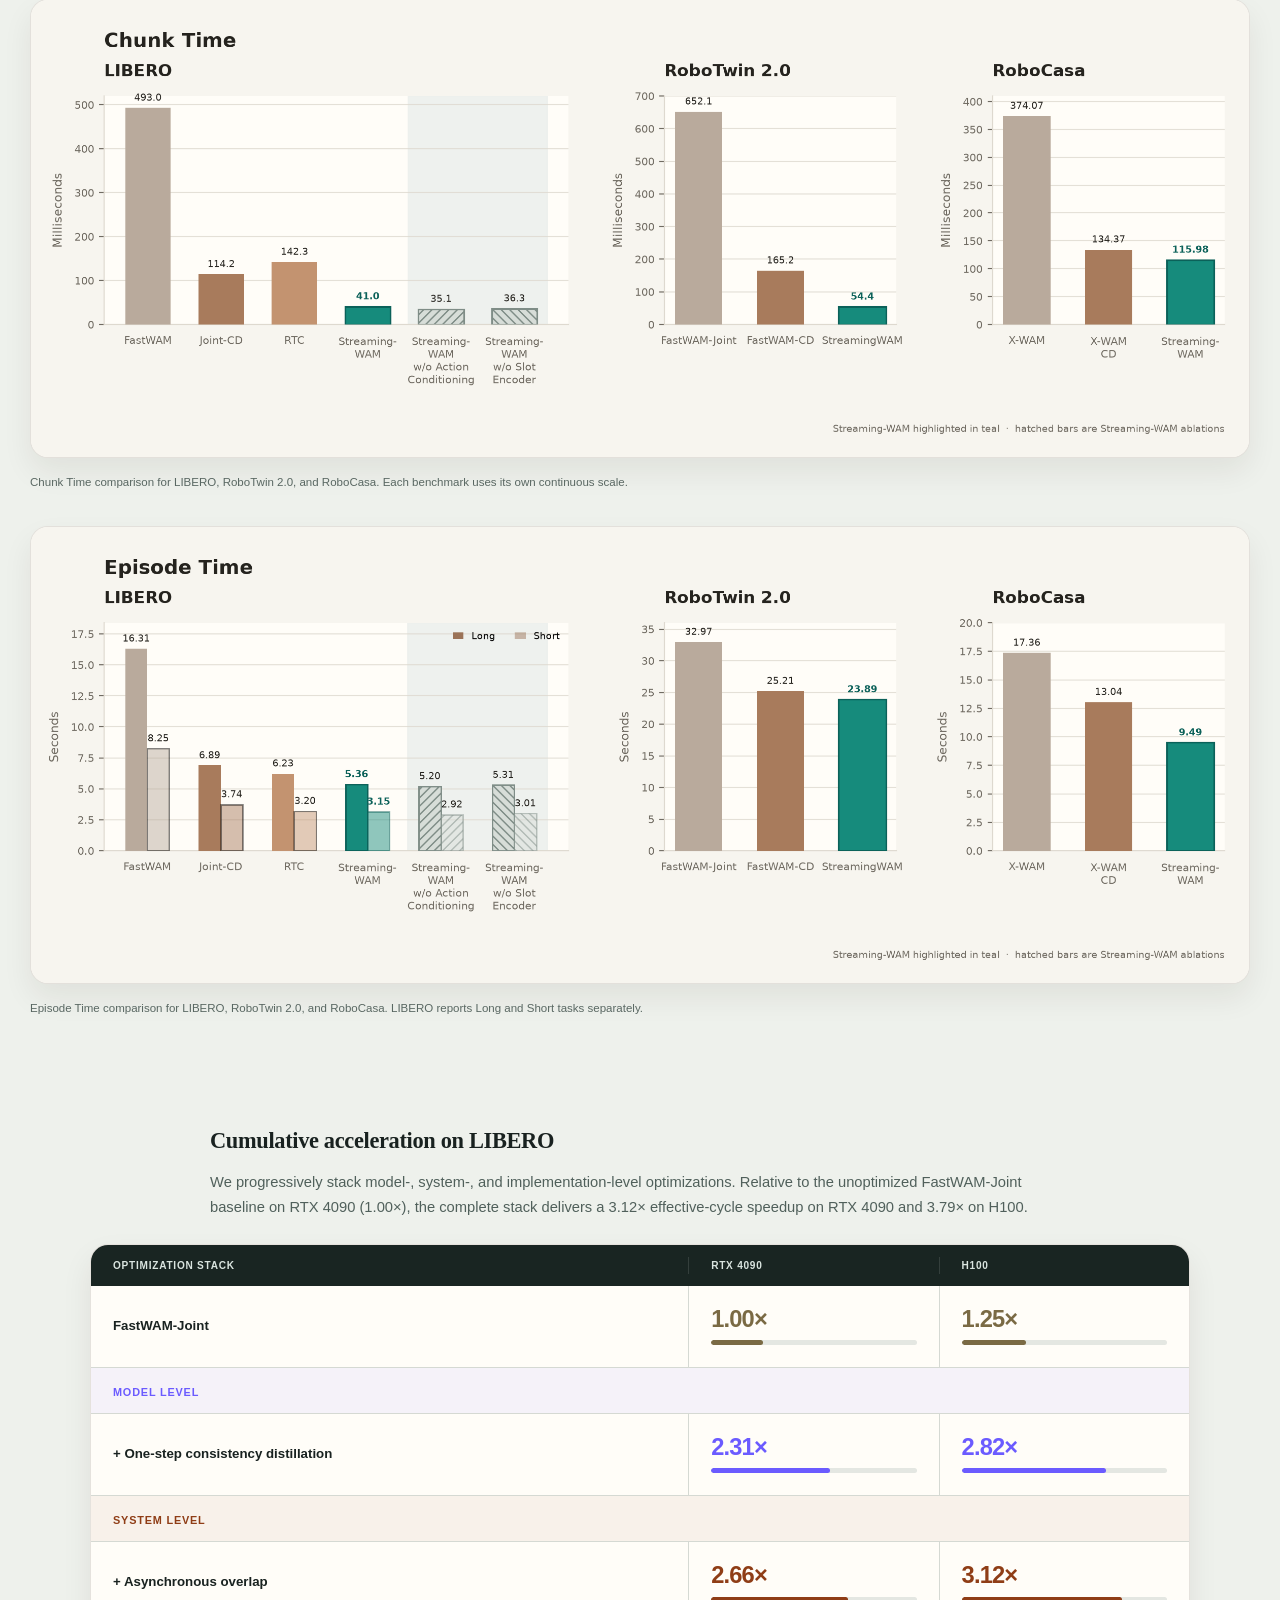
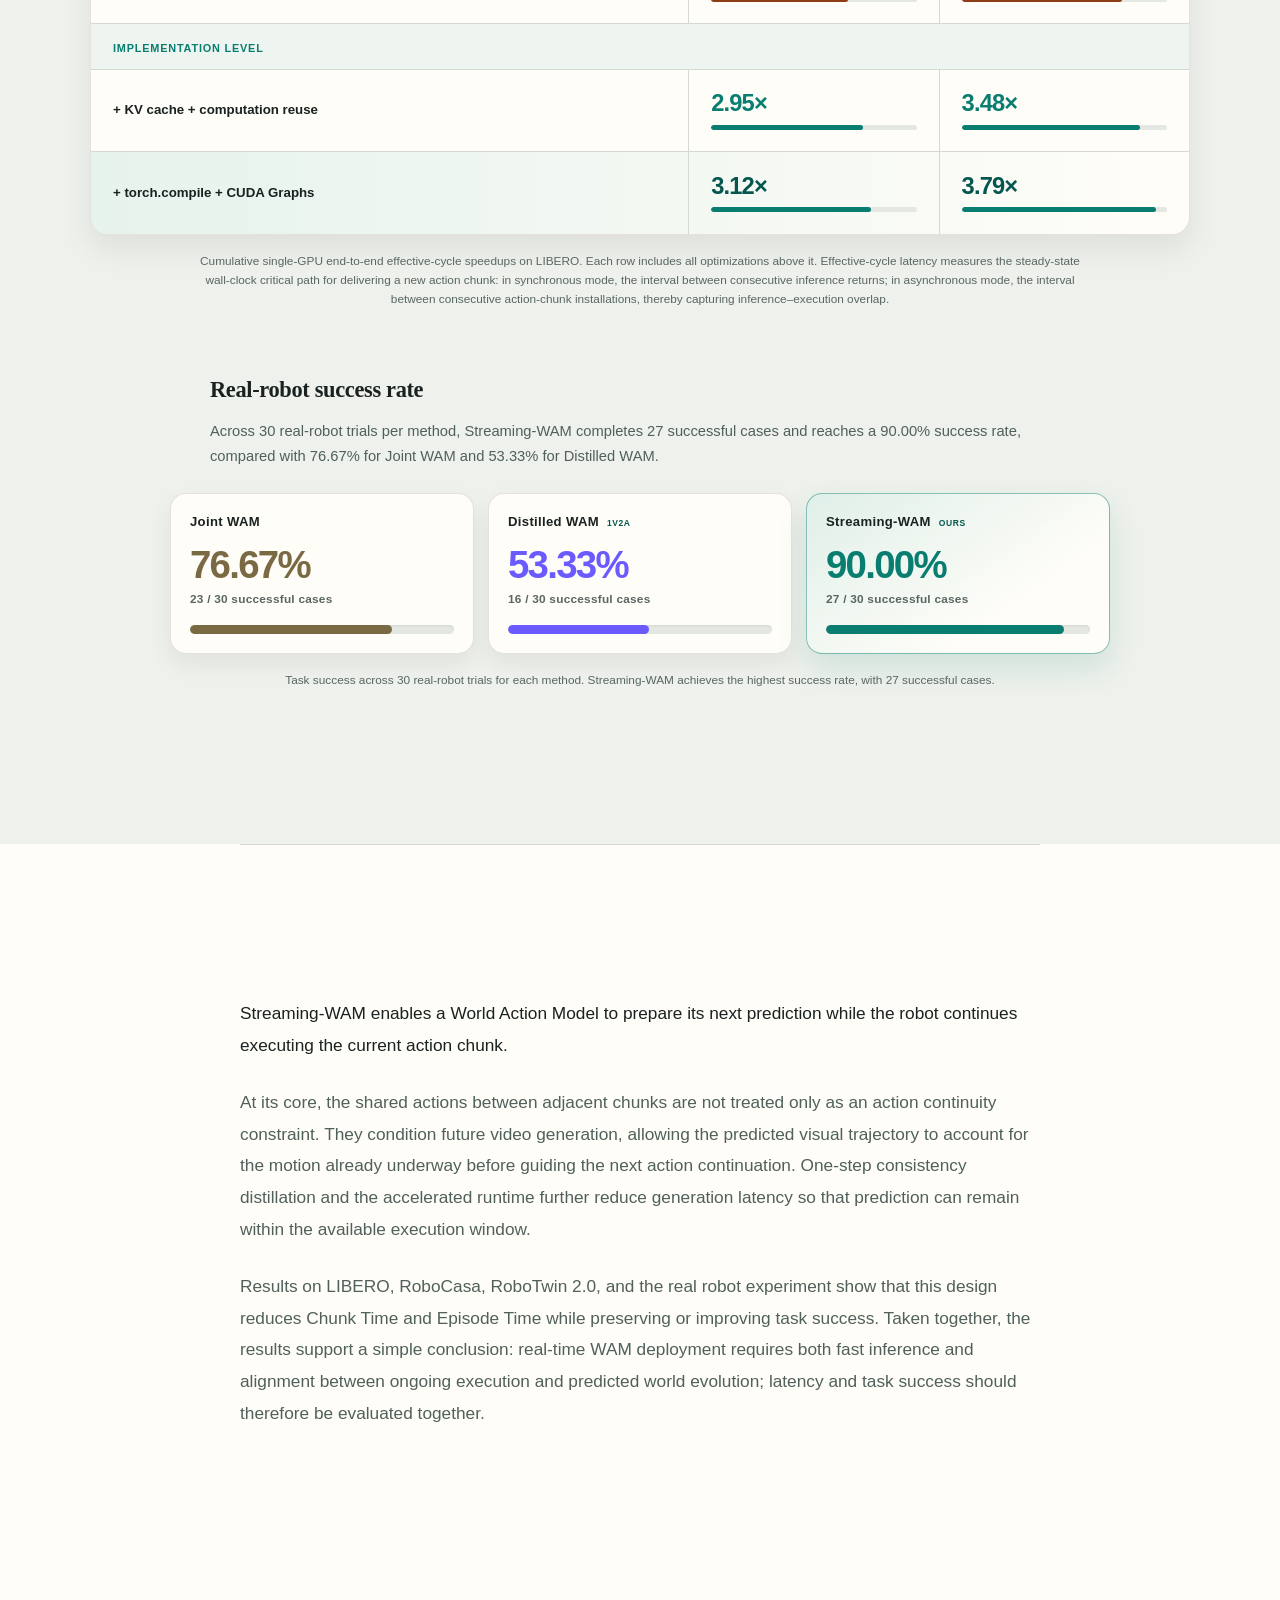
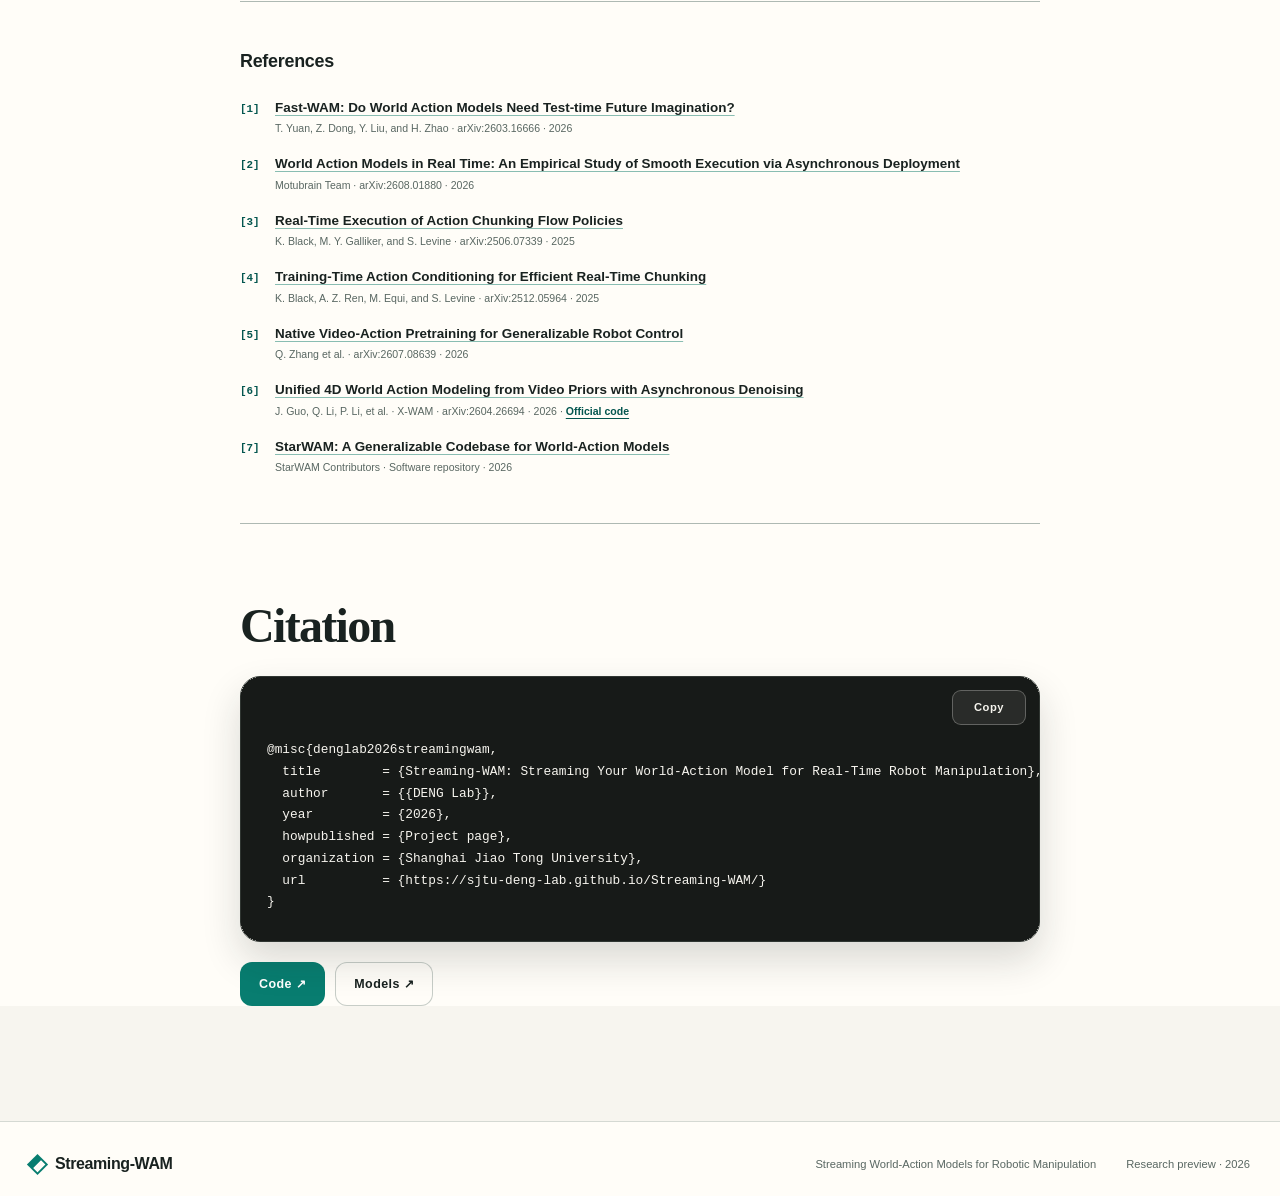
==== commit 6fce37c2: "decimal point" ====
--- a/docs/index.html
+++ b/docs/index.html
@@ -345,7 +345,7 @@
                   <tr><th scope="row">Motus from WAN2.2</th><td>77.56</td><td>77.00</td><td>77.30</td></tr>
                   <tr><th scope="row">FastWAM-Joint</th><td>86.40</td><td><u>87.60</u></td><td>87.00</td></tr>
                   <tr><th scope="row">FastWAM-CD</th><td>86.20</td><td>85.80</td><td>86.00</td></tr>
-                  <tr><th scope="row">Streaming-WAM (Ours)</th><td><strong>91.68</strong></td><td><strong>91.8</strong></td><td><strong>91.74</strong></td></tr>
+                  <tr><th scope="row">Streaming-WAM (Ours)</th><td><strong>91.68</strong></td><td><strong>91.80</strong></td><td><strong>91.74</strong></td></tr>
                 </tbody>
               </table>
             </div>
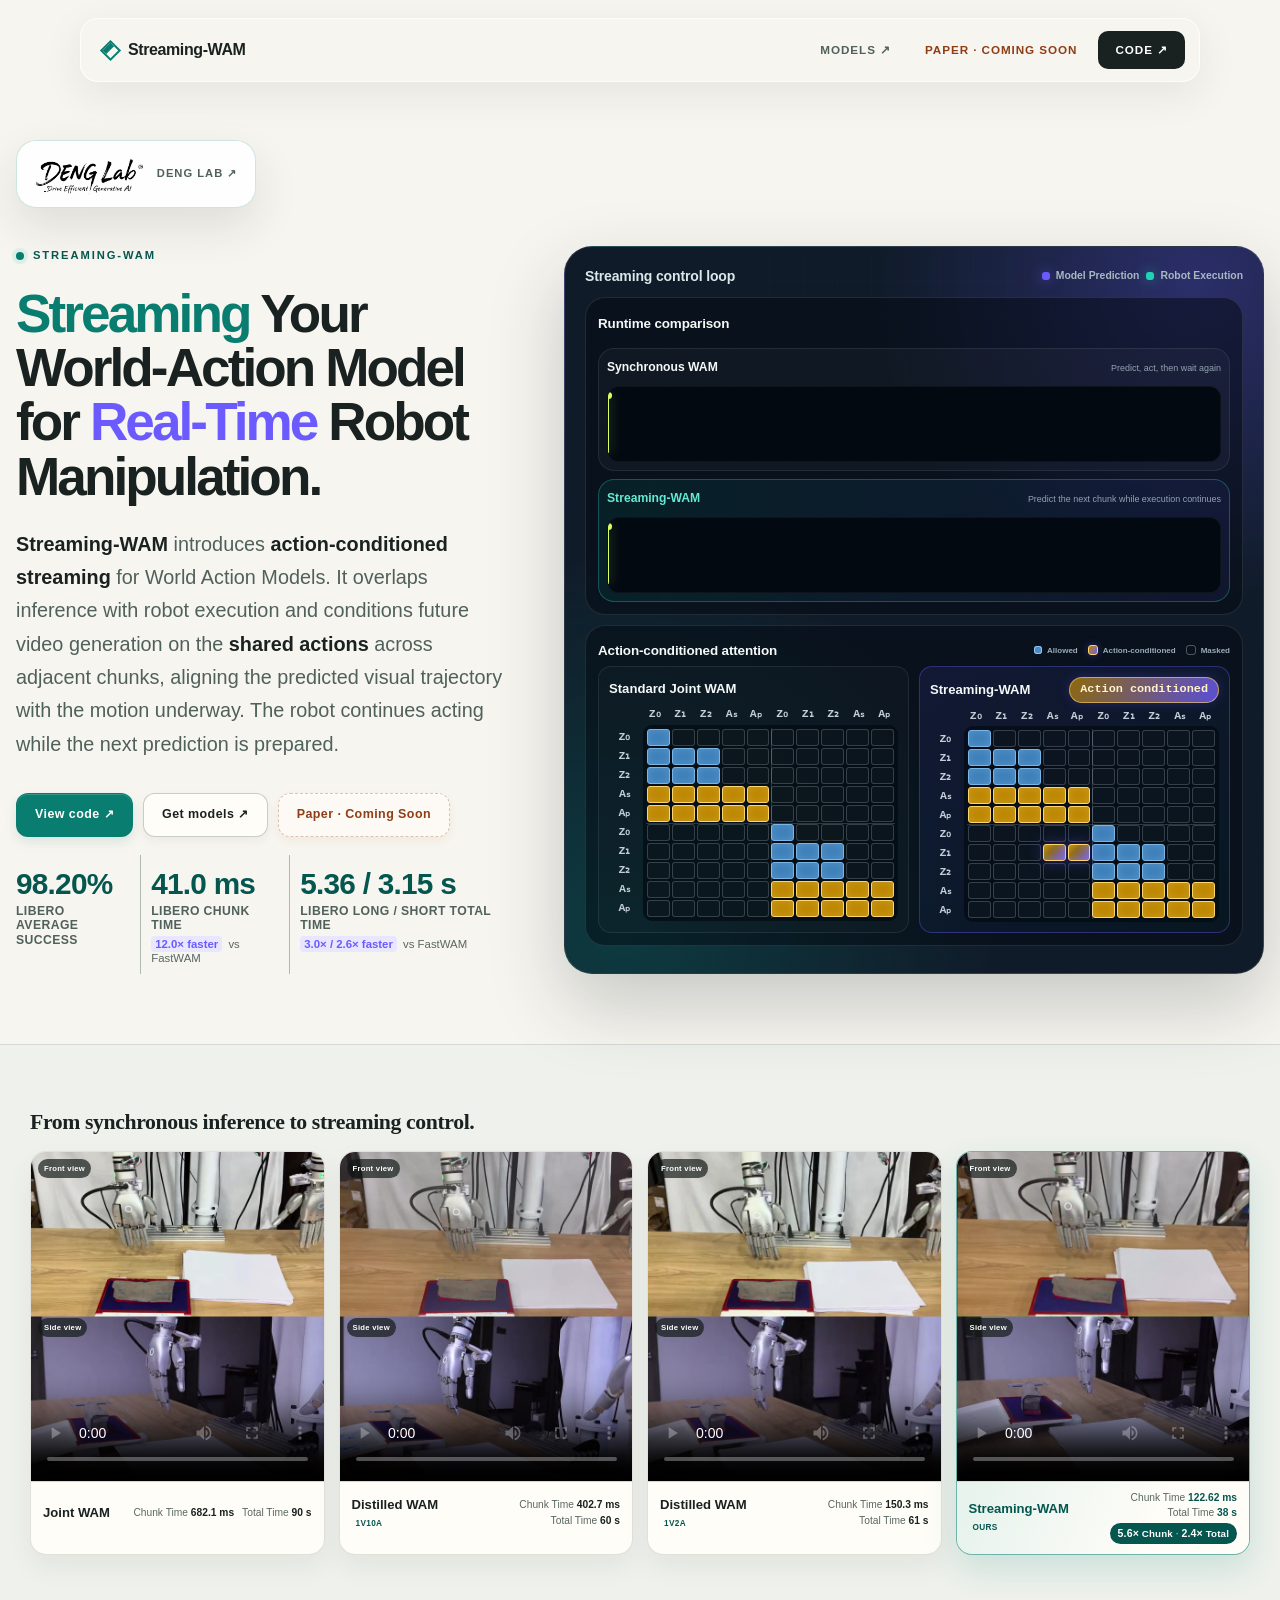
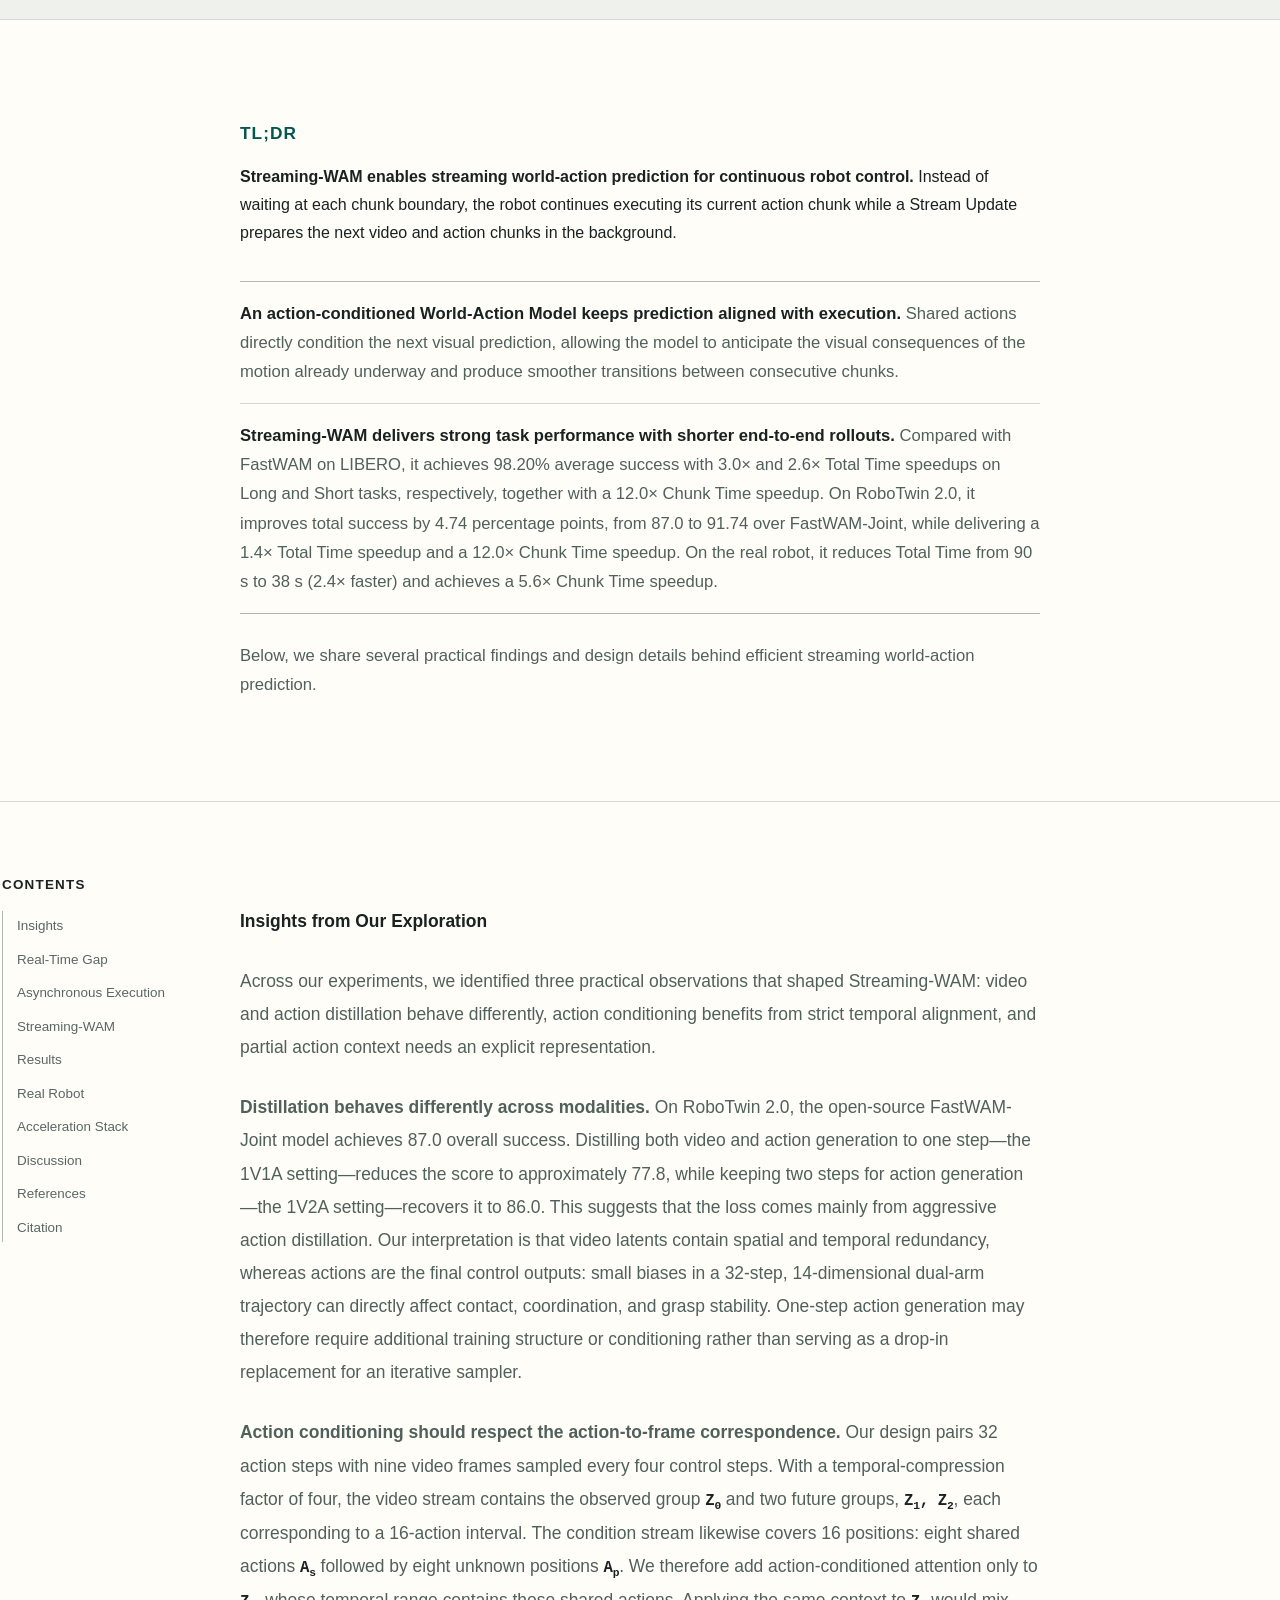
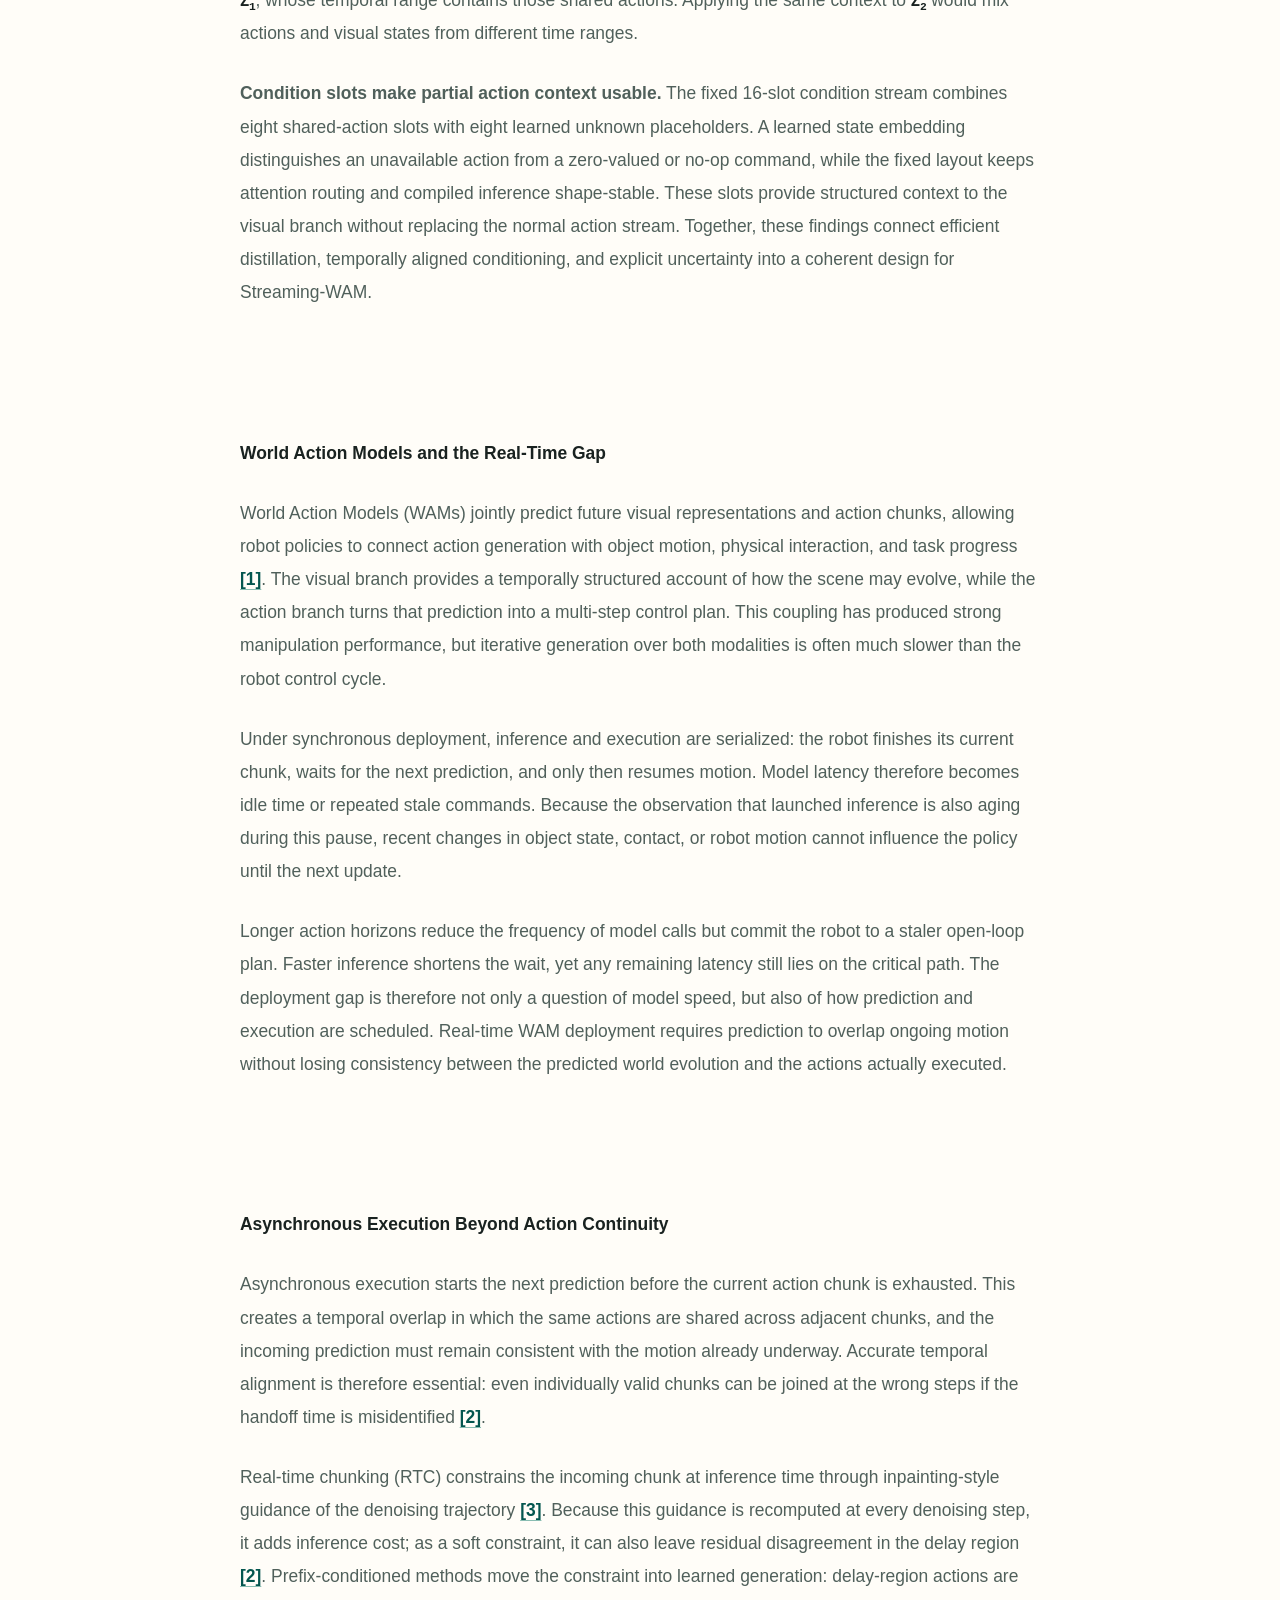
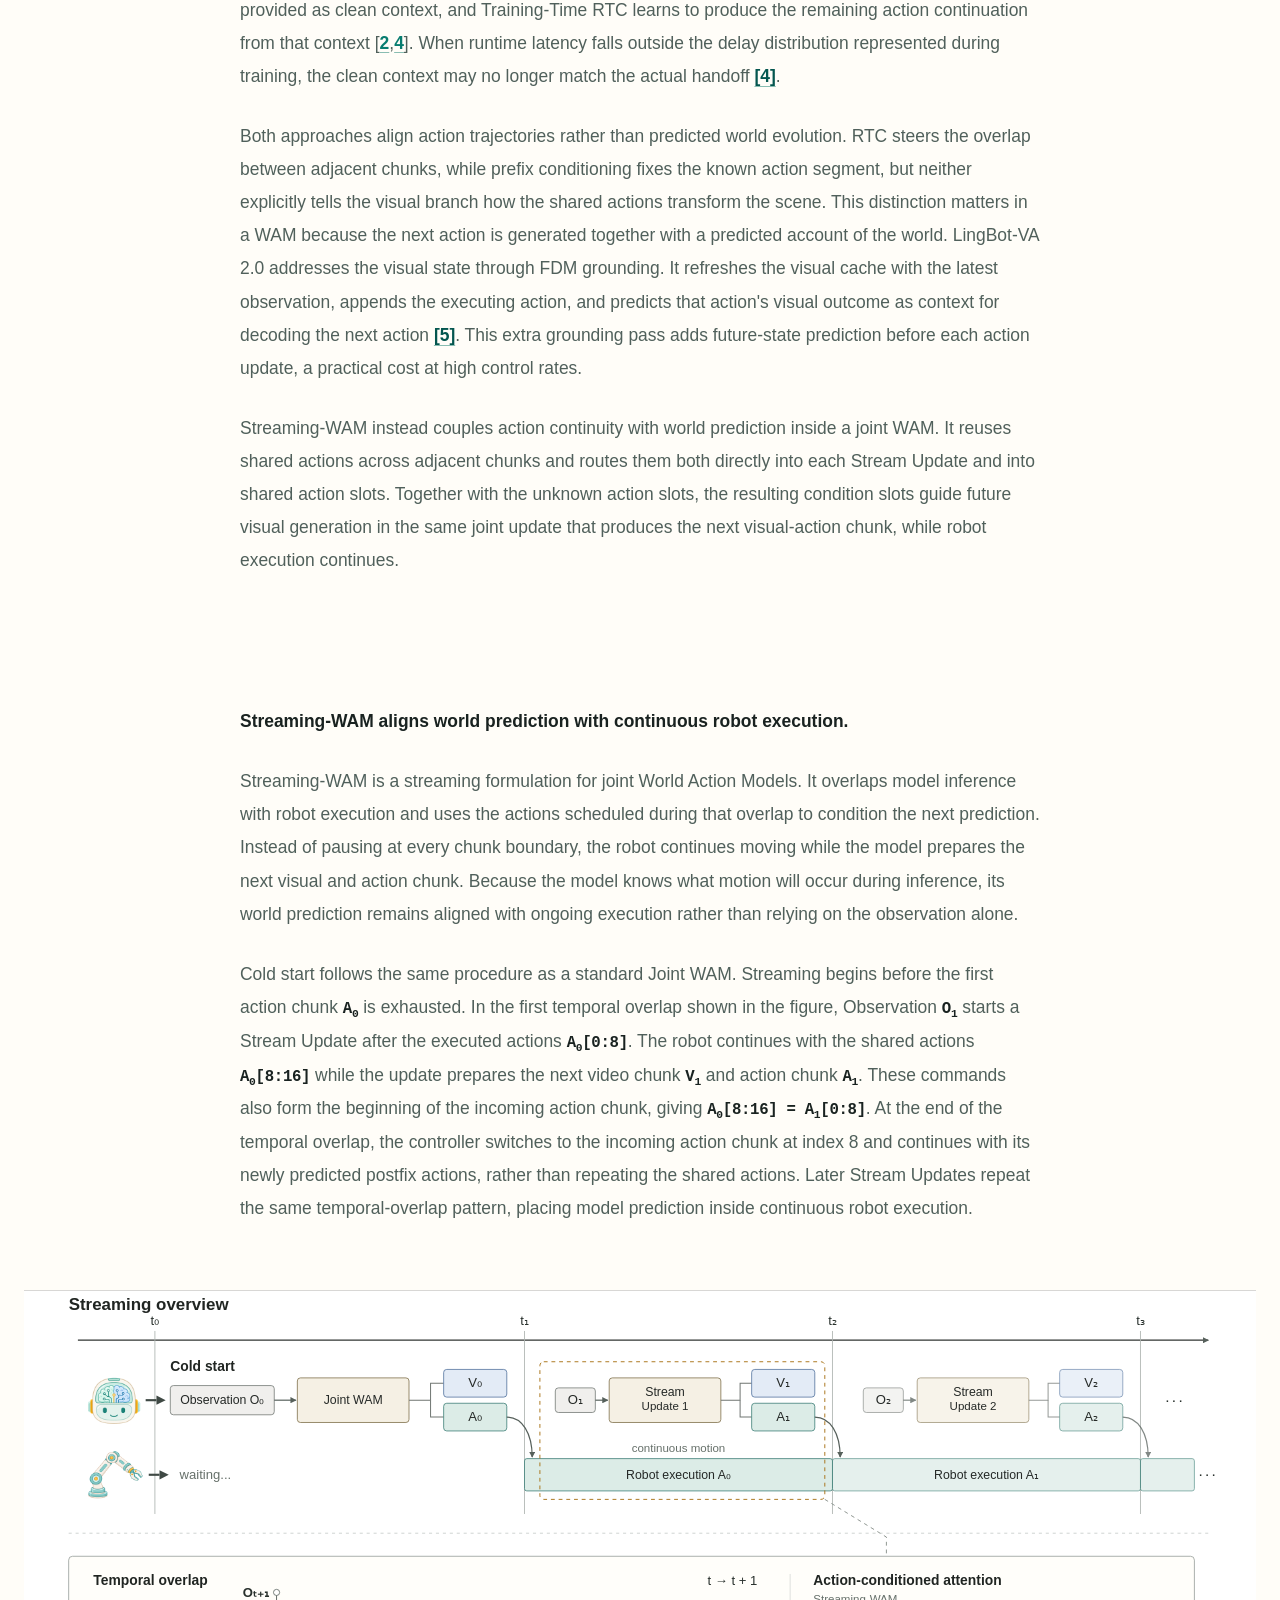
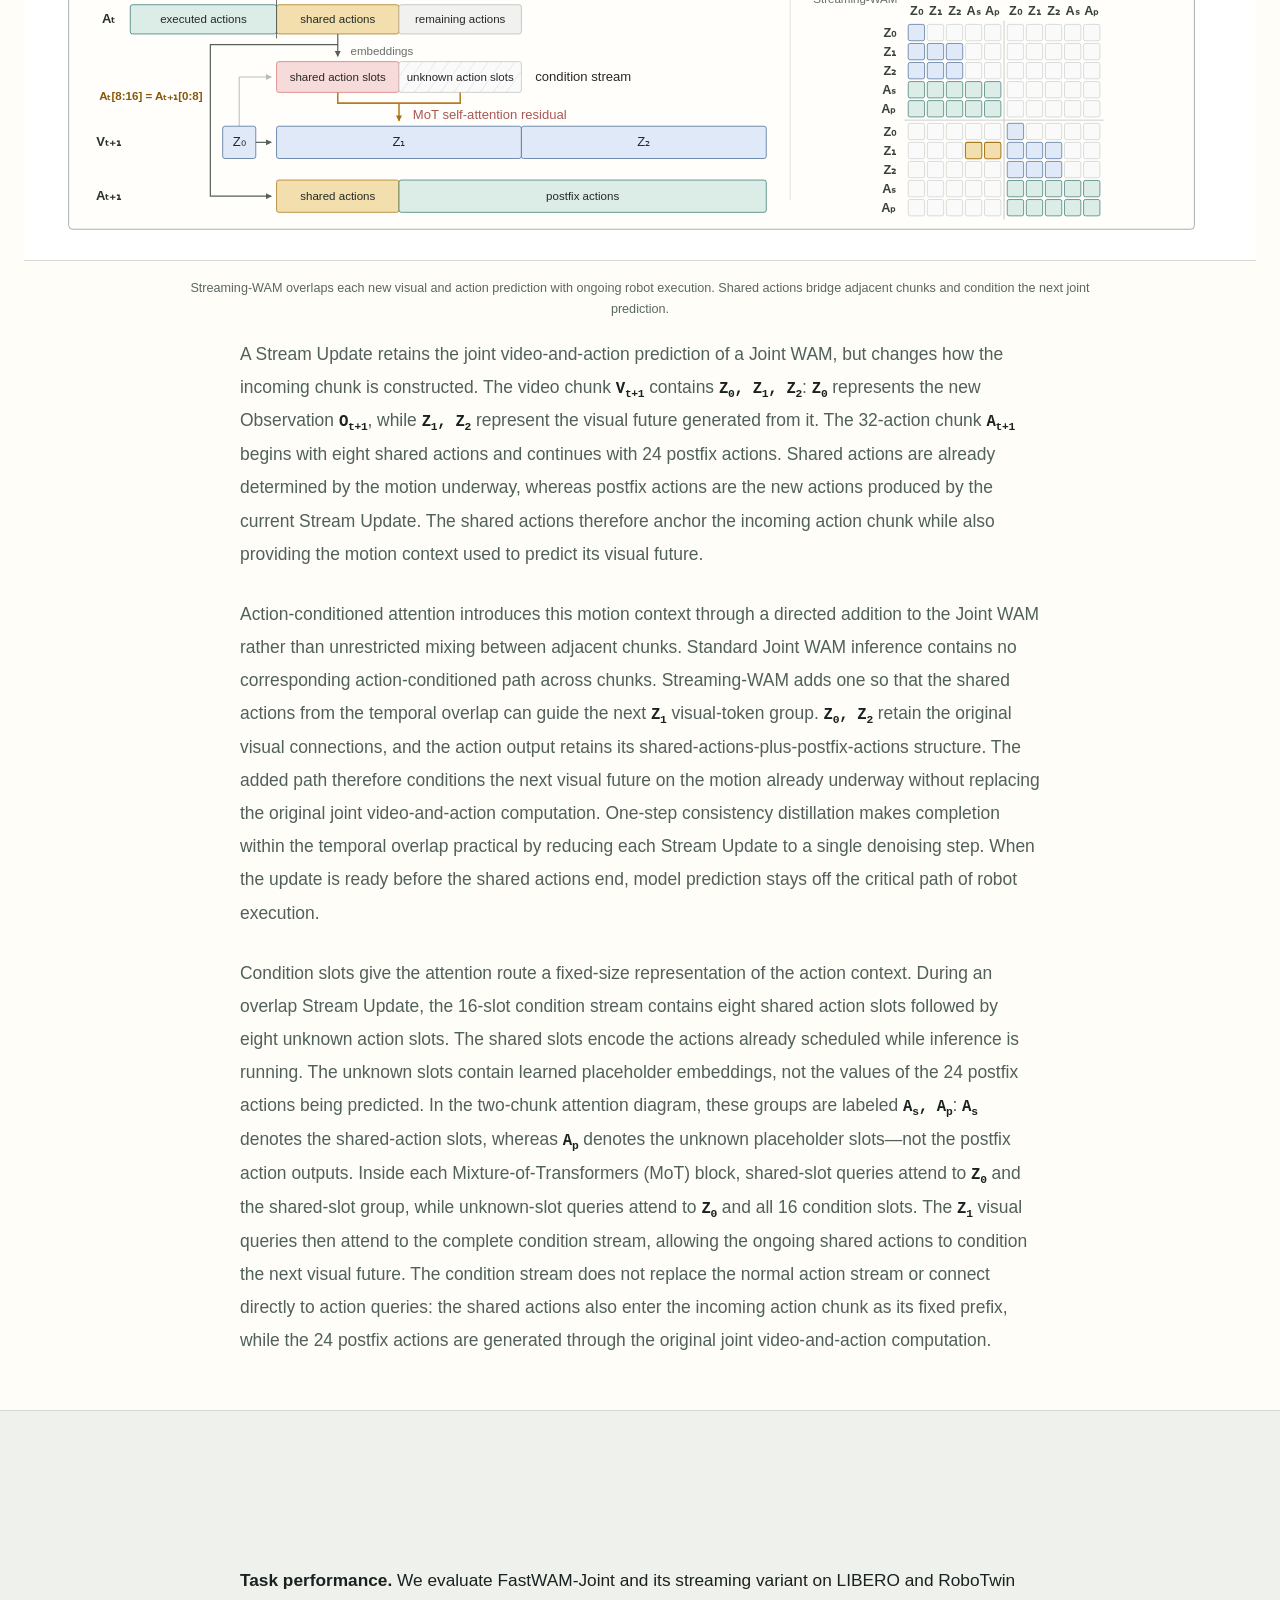
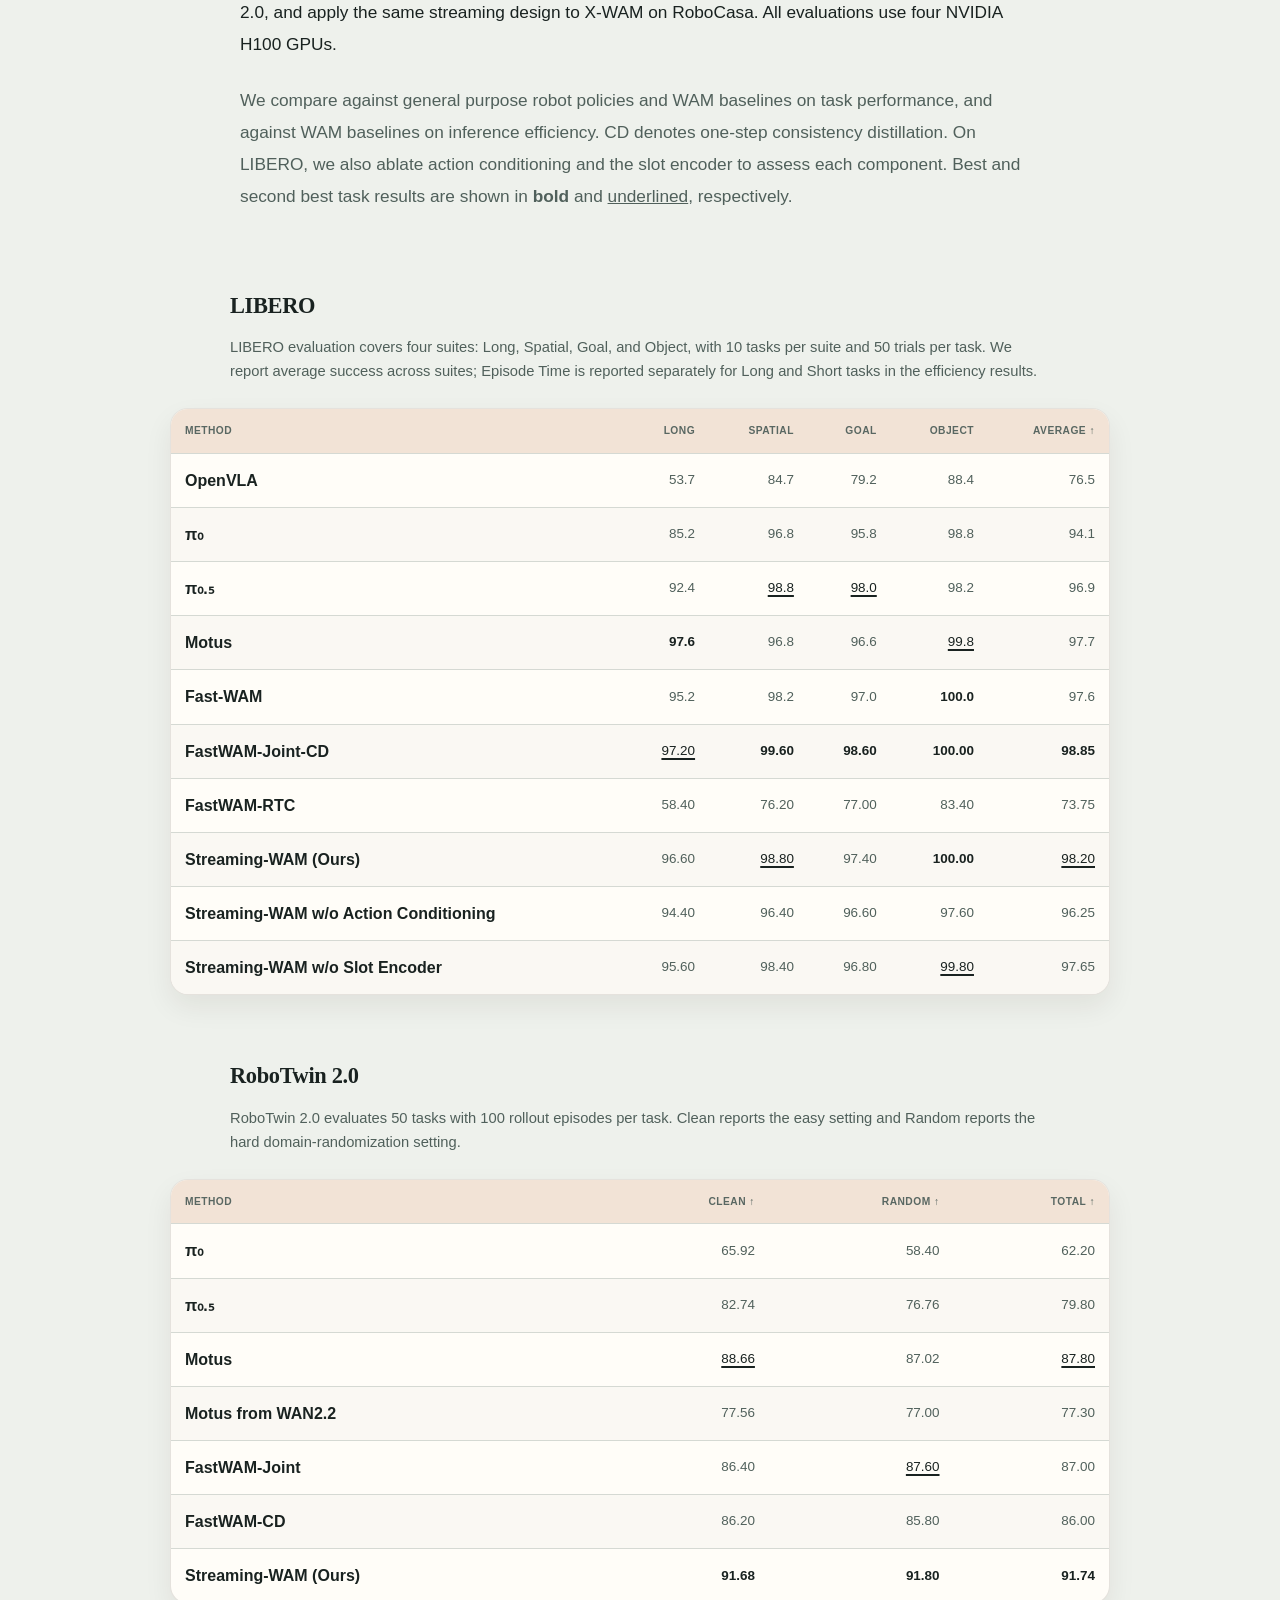
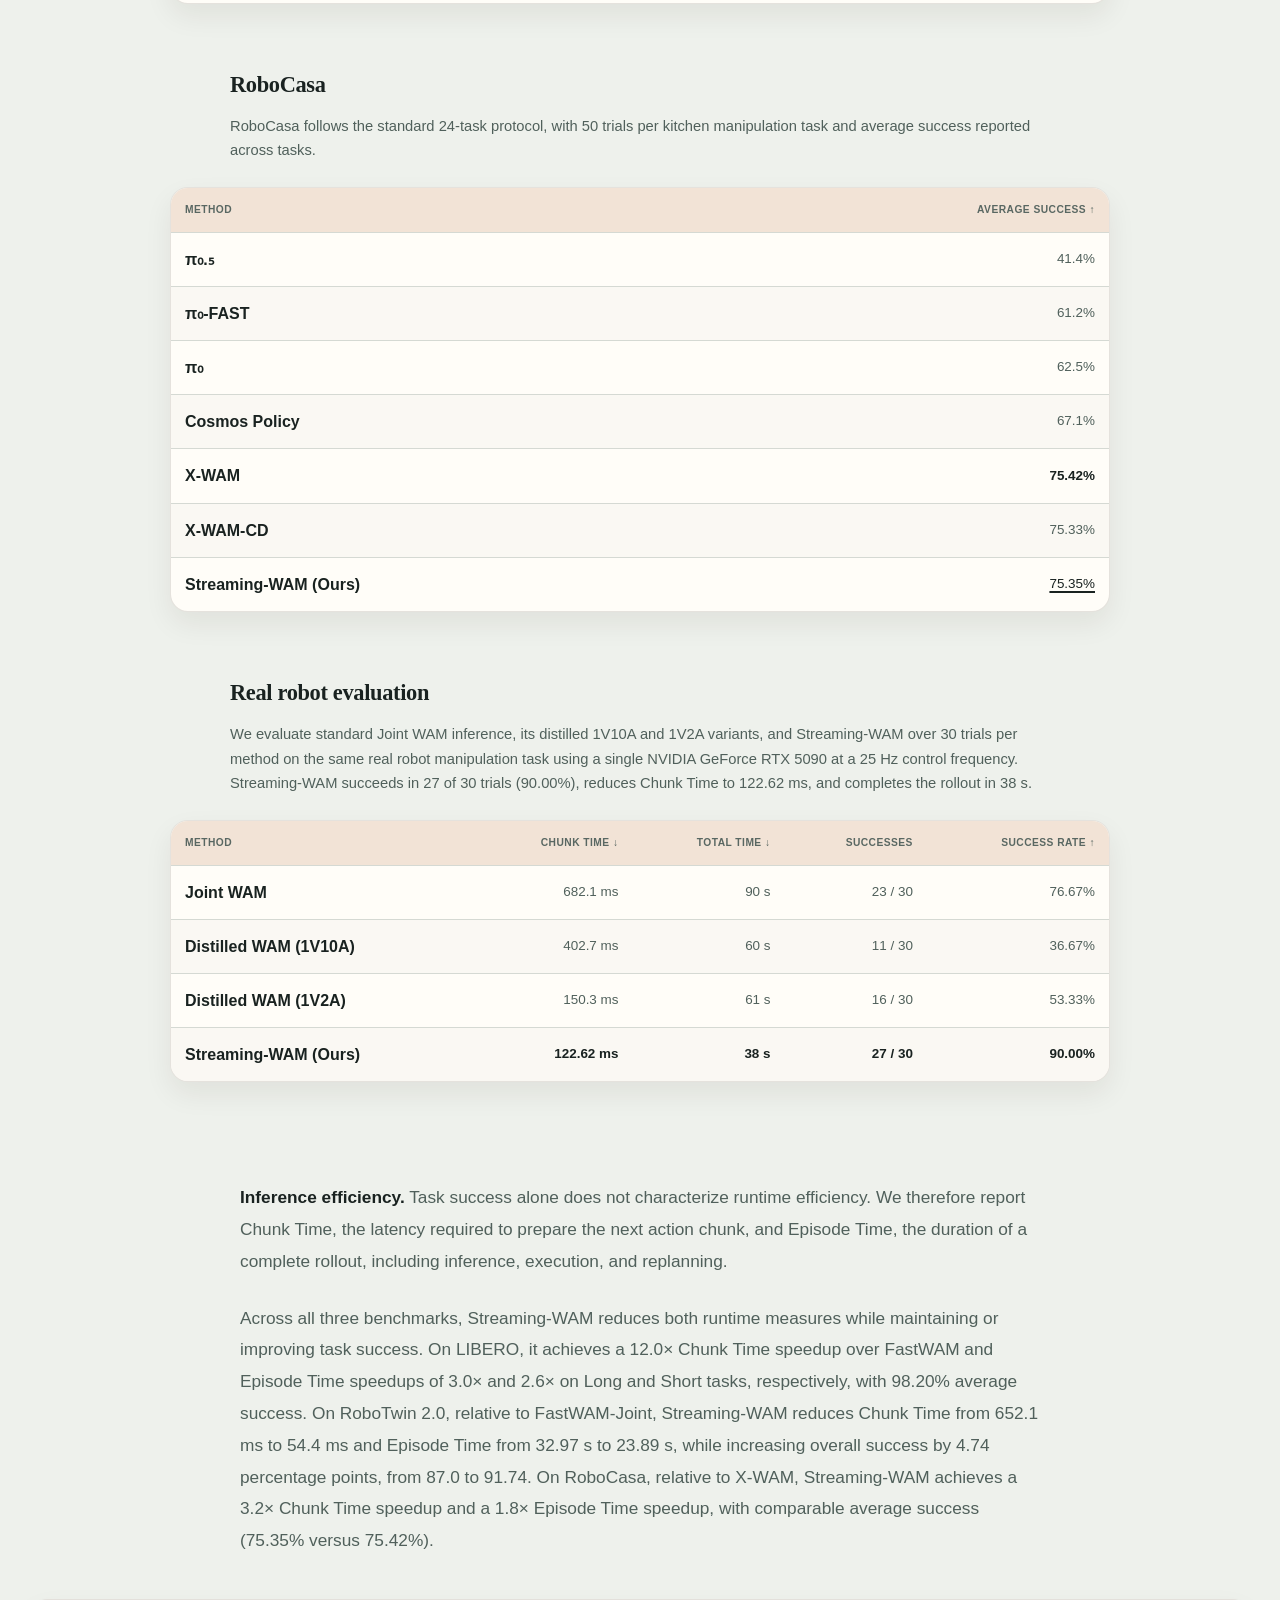
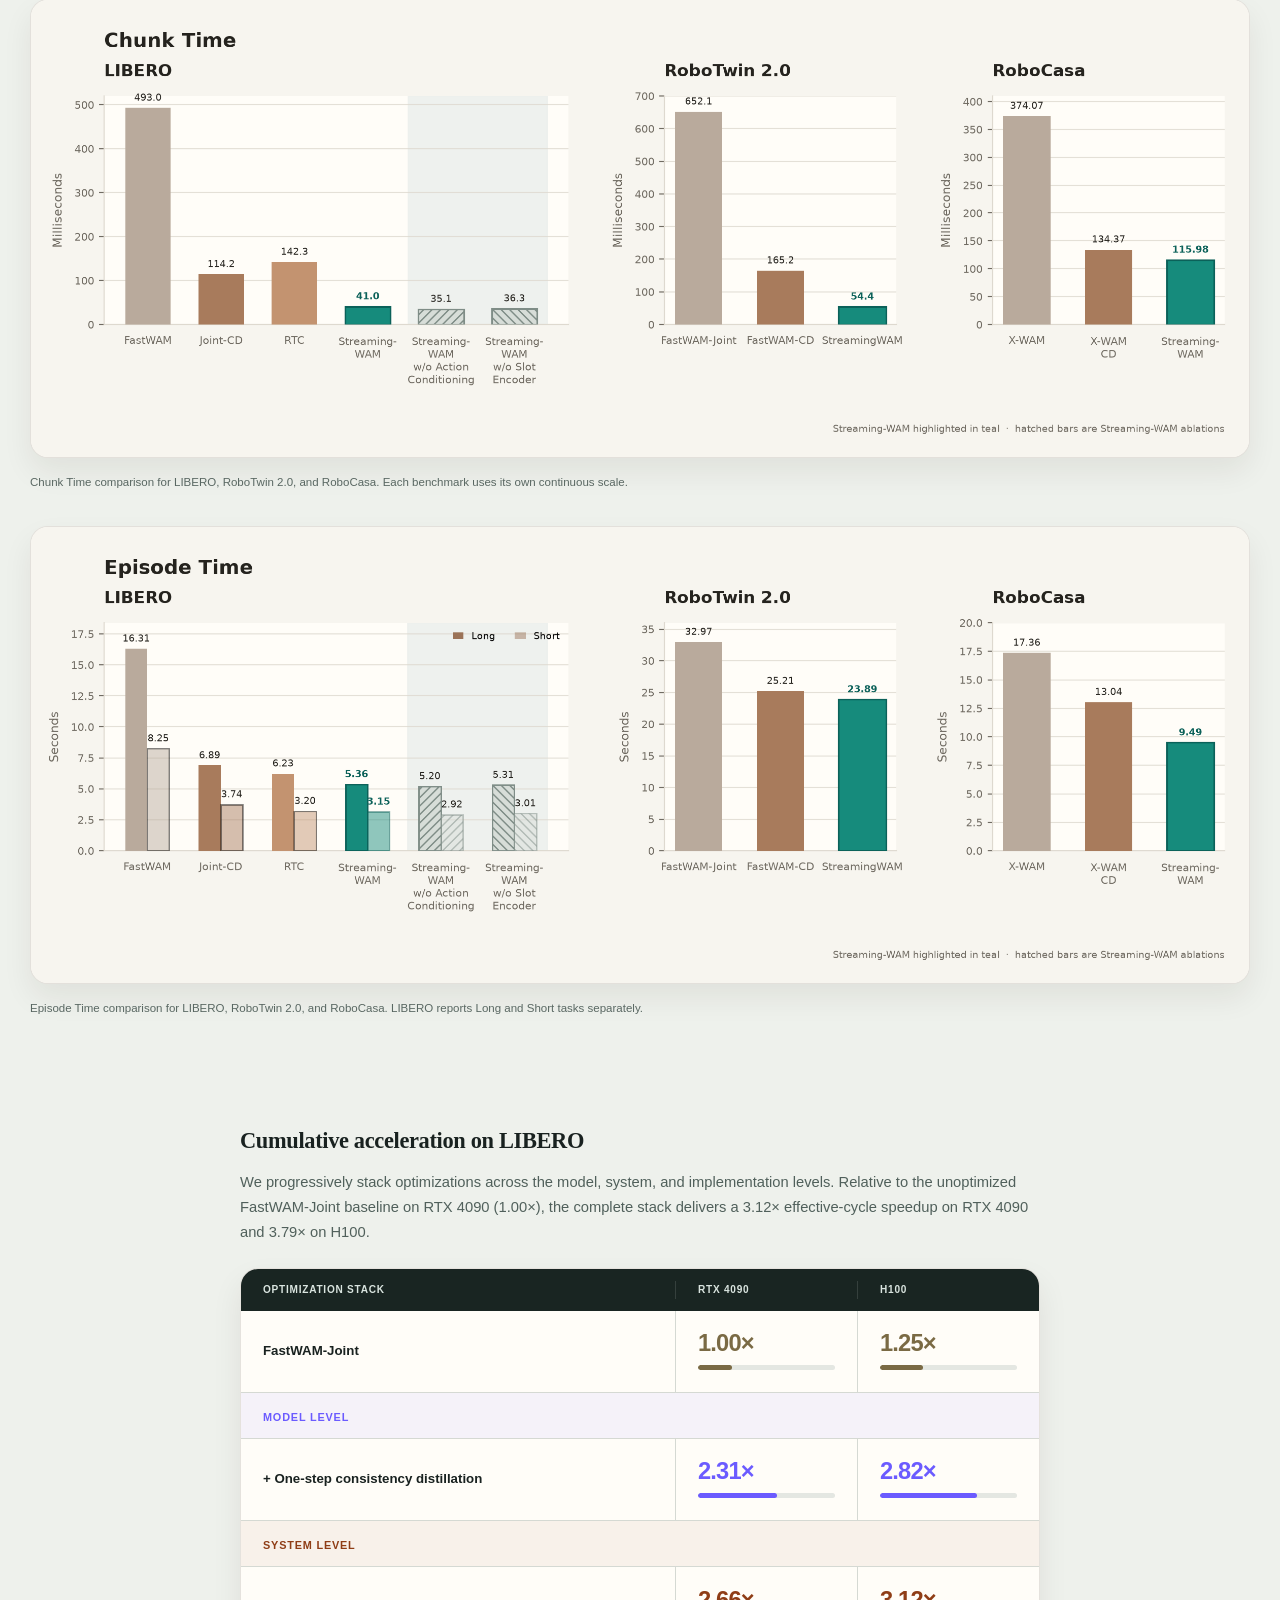
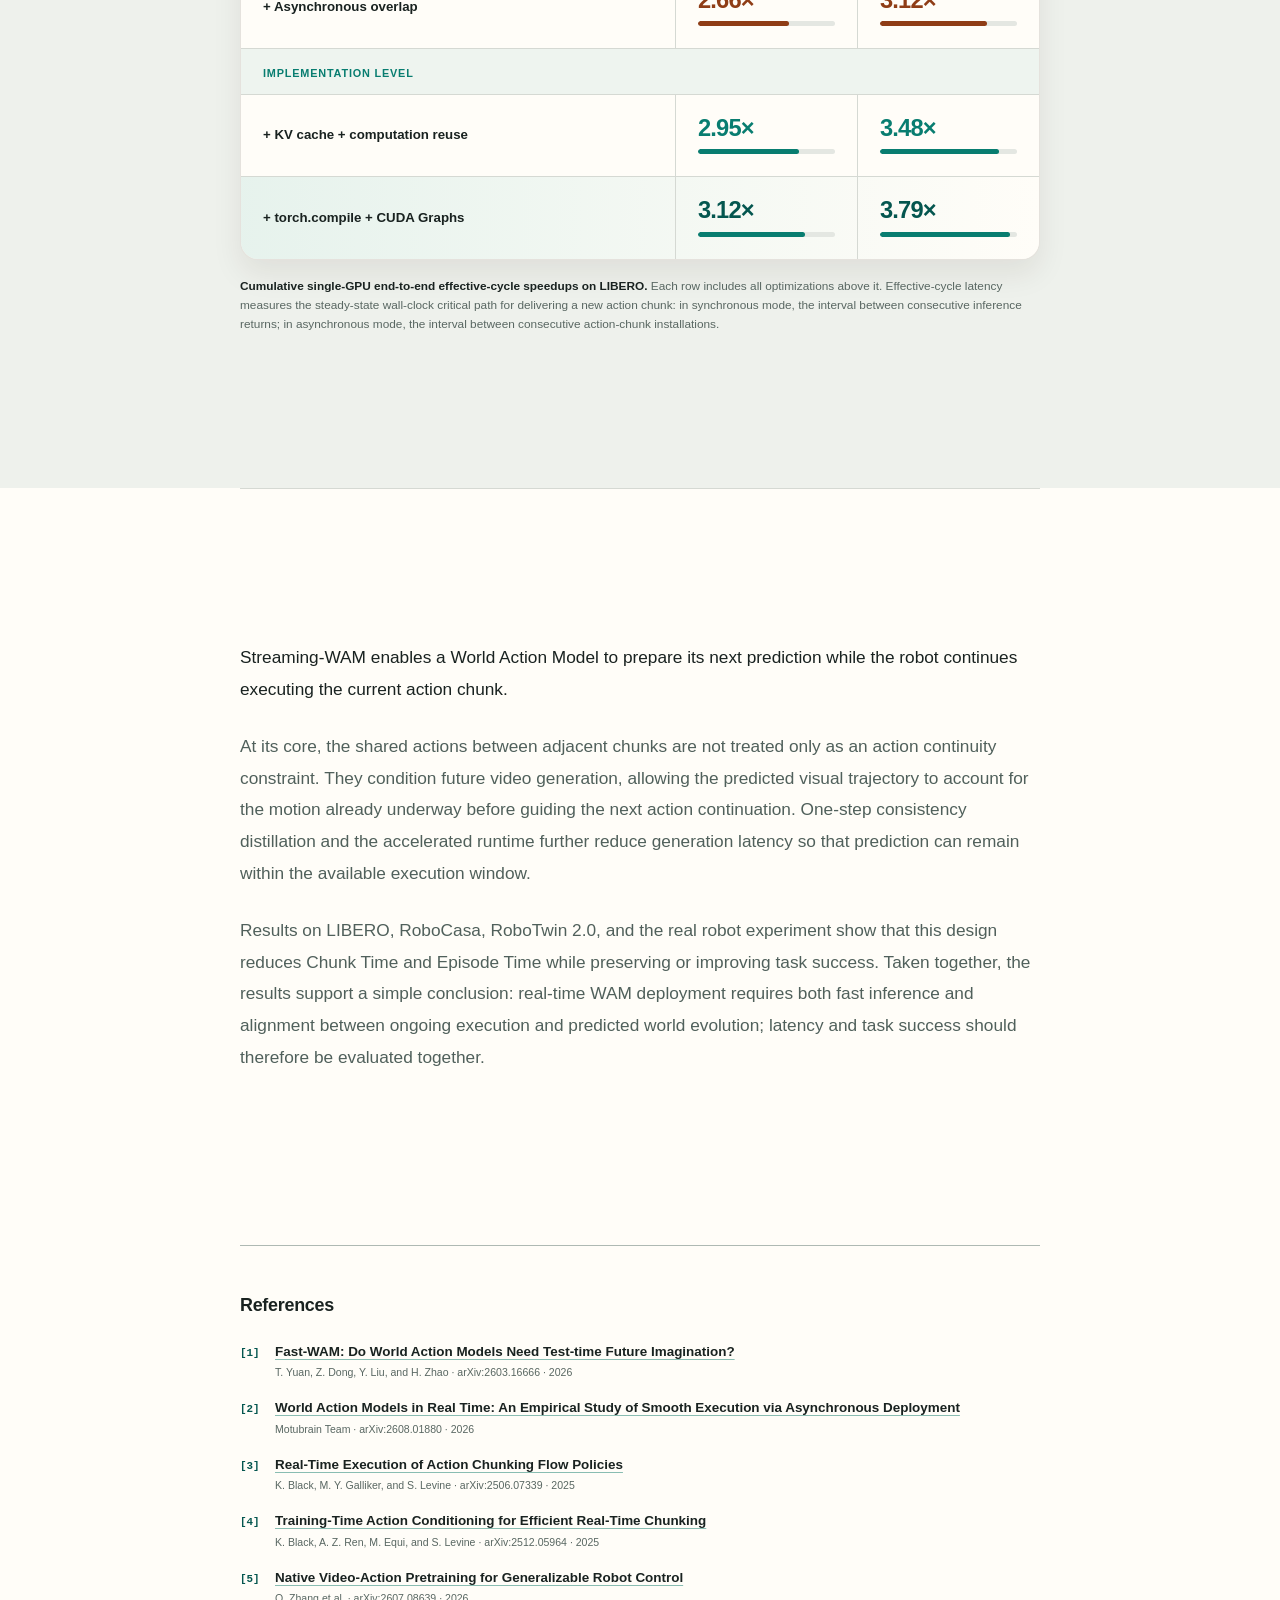
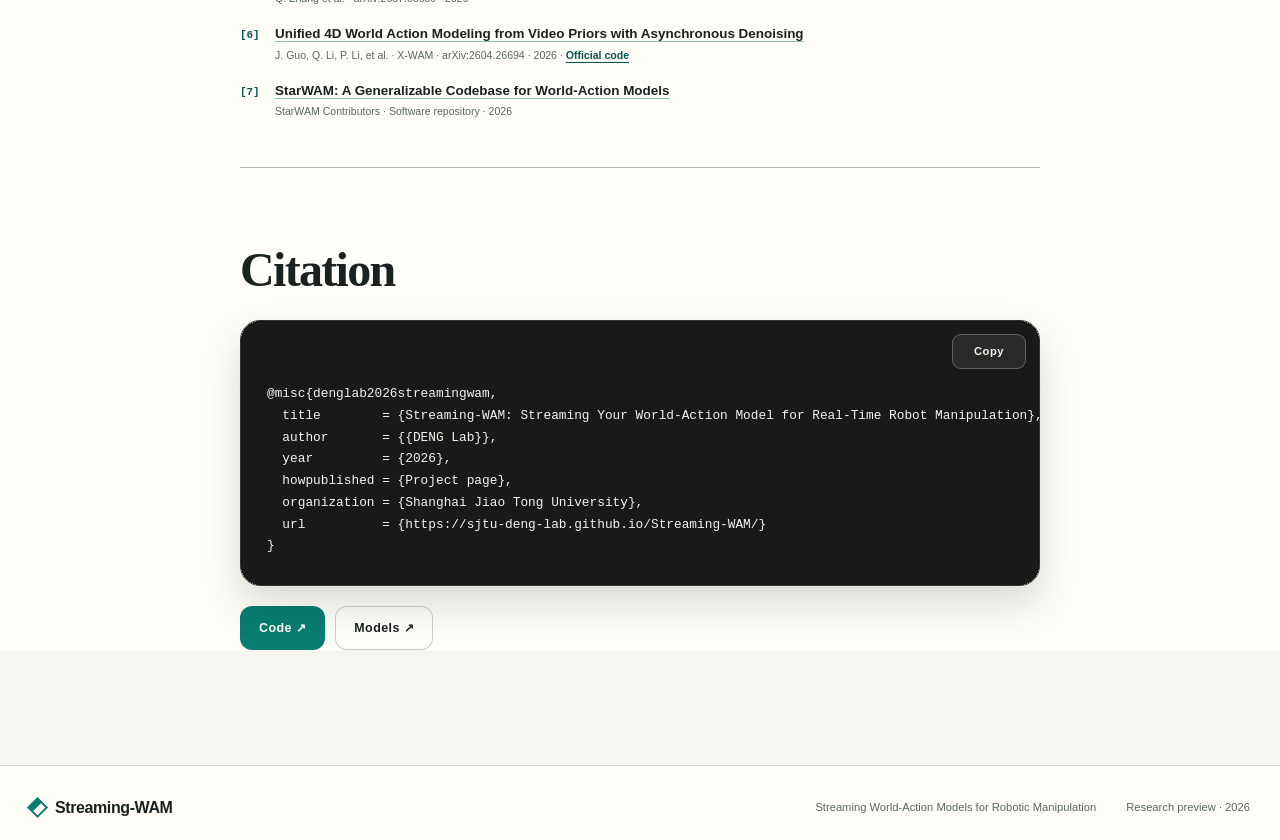
==== commit 89f6c00e: "table-modify" ====
--- a/docs/index.html
+++ b/docs/index.html
@@ -14,7 +14,7 @@
     <meta property="og:image:height" content="630">
     <meta name="twitter:card" content="summary_large_image">
     <title>Streaming-WAM — Streaming World-Action Models</title>
-    <link rel="stylesheet" href="styles.css?v=20260831-47">
+    <link rel="stylesheet" href="styles.css?v=20260831-50">
     <script src="script.js?v=20260827-20" defer></script>
   </head>
   <body>
@@ -234,7 +234,7 @@
         <details class="mobile-toc reading-column">
           <summary>Contents</summary>
           <nav aria-label="Article contents">
-            <a href="#insights">Insights</a><a href="#act-wam">Real-Time Gap</a><a href="#act-async">Asynchronous Execution</a><a href="#act-streamingwam">Streaming-WAM</a><a href="#experiments">Results</a><a href="#optimization-stack">Acceleration Stack</a><a href="#real-robot-success">Real-Robot Success</a><a href="#discussion">Discussion</a><a href="#references">References</a><a href="#resources">Citation</a>
+            <a href="#insights">Insights</a><a href="#act-wam">Real-Time Gap</a><a href="#act-async">Asynchronous Execution</a><a href="#act-streamingwam">Streaming-WAM</a><a href="#experiments">Results</a><a href="#benchmark-real-robot">Real Robot</a><a href="#optimization-stack">Acceleration Stack</a><a href="#discussion">Discussion</a><a href="#references">References</a><a href="#resources">Citation</a>
           </nav>
         </details>
         <aside class="article-toc">
@@ -246,8 +246,8 @@
               <li><a href="#act-async">Asynchronous Execution</a></li>
               <li><a href="#act-streamingwam">Streaming-WAM</a></li>
               <li><a href="#experiments">Results</a></li>
+              <li><a href="#benchmark-real-robot">Real Robot</a></li>
               <li><a href="#optimization-stack">Acceleration Stack</a></li>
-              <li><a href="#real-robot-success">Real-Robot Success</a></li>
               <li><a href="#discussion">Discussion</a></li>
               <li><a href="#references">References</a></li>
               <li><a href="#resources">Citation</a></li>
@@ -376,17 +376,17 @@
           <section class="benchmark breakout" id="benchmark-real-robot" aria-labelledby="real-robot-title">
             <div class="benchmark-intro">
               <h3 id="real-robot-title">Real robot evaluation</h3>
-              <p>We evaluate standard Joint WAM inference, its distilled 1V10A and 1V2A variants, and Streaming-WAM on the same real robot manipulation task using a single NVIDIA GeForce RTX 5090 at a 25 Hz control frequency. Streaming-WAM reduces Chunk Time to 122.62 ms and completes the rollout in 38 s.</p>
+              <p>We evaluate standard Joint WAM inference, its distilled 1V10A and 1V2A variants, and Streaming-WAM over 30 trials per method on the same real robot manipulation task using a single NVIDIA GeForce RTX 5090 at a 25 Hz control frequency. Streaming-WAM succeeds in 27 of 30 trials (90.00%), reduces Chunk Time to 122.62 ms, and completes the rollout in 38 s.</p>
             </div>
             <div class="table-scroll" tabindex="0" aria-label="Scrollable real robot evaluation table">
               <table>
-                <caption>Real robot inference and rollout time</caption>
-                <thead><tr><th scope="col">Method</th><th scope="col">Chunk Time ↓</th><th scope="col">Total Time ↓</th></tr></thead>
+                <caption>Real robot inference, rollout time, and task success</caption>
+                <thead><tr><th scope="col">Method</th><th scope="col">Chunk Time ↓</th><th scope="col">Total Time ↓</th><th scope="col">Successes</th><th scope="col">Success Rate ↑</th></tr></thead>
                 <tbody>
-                  <tr><th scope="row">Joint WAM</th><td>682.1 ms</td><td>90 s</td></tr>
-                  <tr><th scope="row">Distilled WAM (1V10A)</th><td>402.7 ms</td><td>60 s</td></tr>
-                  <tr><th scope="row">Distilled WAM (1V2A)</th><td>150.3 ms</td><td>61 s</td></tr>
-                  <tr><th scope="row">Streaming-WAM (Ours)</th><td><strong>122.62 ms</strong></td><td><strong>38 s</strong></td></tr>
+                  <tr><th scope="row">Joint WAM</th><td>682.1 ms</td><td>90 s</td><td>23 / 30</td><td>76.67%</td></tr>
+                  <tr><th scope="row">Distilled WAM (1V10A)</th><td>402.7 ms</td><td>60 s</td><td>11 / 30</td><td>36.67%</td></tr>
+                  <tr><th scope="row">Distilled WAM (1V2A)</th><td>150.3 ms</td><td>61 s</td><td>16 / 30</td><td>53.33%</td></tr>
+                  <tr><th scope="row">Streaming-WAM (Ours)</th><td><strong>122.62 ms</strong></td><td><strong>38 s</strong></td><td><strong>27 / 30</strong></td><td><strong>90.00%</strong></td></tr>
                 </tbody>
               </table>
             </div>
@@ -436,7 +436,7 @@
           <section class="optimization-stack benchmark breakout" id="optimization-stack" aria-labelledby="optimization-stack-title">
             <div class="benchmark-intro">
               <h3 id="optimization-stack-title">Cumulative acceleration on LIBERO</h3>
-              <p>We progressively stack model-, system-, and implementation-level optimizations. Relative to the unoptimized FastWAM-Joint baseline on RTX 4090 (1.00×), the complete stack delivers a 3.12× effective-cycle speedup on RTX 4090 and 3.79× on H100.</p>
+              <p>We progressively stack optimizations across the model, system, and implementation levels. Relative to the unoptimized FastWAM-Joint baseline on RTX 4090 (1.00×), the complete stack delivers a 3.12× effective-cycle speedup on RTX 4090 and 3.79× on H100.</p>
             </div>
             <figure class="optimization-figure" aria-describedby="optimization-caption">
               <div class="optimization-chart">
@@ -474,47 +474,10 @@
                   </li>
                 </ol>
               </div>
-              <figcaption id="optimization-caption">Cumulative single-GPU end-to-end effective-cycle speedups on LIBERO. Each row includes all optimizations above it. Effective-cycle latency measures the steady-state wall-clock critical path for delivering a new action chunk: in synchronous mode, the interval between consecutive inference returns; in asynchronous mode, the interval between consecutive action-chunk installations, thereby capturing inference–execution overlap.</figcaption>
+              <figcaption id="optimization-caption"><strong>Cumulative single-GPU end-to-end effective-cycle speedups on LIBERO.</strong> Each row includes all optimizations above it. Effective-cycle latency measures the steady-state wall-clock critical path for delivering a new action chunk: in synchronous mode, the interval between consecutive inference returns; in asynchronous mode, the interval between consecutive action-chunk installations.</figcaption>
             </figure>
           </section>
 
-          <section class="real-robot-success benchmark breakout" id="real-robot-success" aria-labelledby="real-robot-success-title">
-            <div class="benchmark-intro">
-              <h3 id="real-robot-success-title">Real-robot success rate</h3>
-              <p>Across 30 real-robot trials per method, Streaming-WAM completes 27 successful cases and reaches a 90.00% success rate, compared with 76.67% for Joint WAM and 53.33% for Distilled WAM.</p>
-            </div>
-            <figure class="real-robot-success-figure" aria-describedby="real-robot-success-caption">
-              <div class="real-robot-success-chart">
-                <article class="success-rate-card success-rate-card-joint">
-                  <h4>Joint WAM</h4>
-                  <p class="success-rate-value"><strong>76.67%</strong><span>23 / 30 successful cases</span></p>
-                  <div class="success-rate-meter" aria-hidden="true"><span style="--success-rate: 76.67%;"></span></div>
-                </article>
-                <article class="success-rate-card success-rate-card-distilled">
-                  <h4>Distilled WAM <small>1V2A</small></h4>
-                  <p class="success-rate-value"><strong>53.33%</strong><span>16 / 30 successful cases</span></p>
-                  <div class="success-rate-meter" aria-hidden="true"><span style="--success-rate: 53.33%;"></span></div>
-                </article>
-                <article class="success-rate-card success-rate-card-streaming">
-                  <h4>Streaming-WAM <small>Ours</small></h4>
-                  <p class="success-rate-value"><strong>90.00%</strong><span>27 / 30 successful cases</span></p>
-                  <div class="success-rate-meter" aria-hidden="true"><span style="--success-rate: 90%;"></span></div>
-                </article>
-              </div>
-              <figcaption id="real-robot-success-caption">Task success across 30 real-robot trials for each method. Streaming-WAM achieves the highest success rate, with 27 successful cases.</figcaption>
-              <div class="sr-only">
-                <table>
-                  <caption>Exact real-robot success-rate results</caption>
-                  <thead><tr><th scope="col">Method</th><th scope="col">Successful Cases</th><th scope="col">Total Cases</th><th scope="col">Success Rate</th></tr></thead>
-                  <tbody>
-                    <tr><th scope="row">Joint WAM</th><td>23</td><td>30</td><td>76.67%</td></tr>
-                    <tr><th scope="row">Distilled WAM</th><td>16</td><td>30</td><td>53.33%</td></tr>
-                    <tr><th scope="row">Streaming-WAM</th><td>27</td><td>30</td><td>90.00%</td></tr>
-                  </tbody>
-                </table>
-              </div>
-            </figure>
-          </section>
         </section>
 
         <section class="article-section reading-column" id="discussion" aria-label="Discussion">
--- a/docs/styles.css
+++ b/docs/styles.css
@@ -250,7 +250,7 @@
 #benchmark-libero table { min-width: 720px; }
 #benchmark-robocasa table { min-width: 420px; }
 #benchmark-robotwin table { min-width: 540px; }
-#benchmark-real-robot table { min-width: 500px; }
+#benchmark-real-robot table { min-width: 780px; }
 caption { position: absolute; width: 1px; height: 1px; overflow: hidden; clip: rect(0,0,0,0); }
 th, td { padding: 13px 14px; border-bottom: 1px solid var(--line); text-align: right; white-space: nowrap; }
 thead th { color: var(--dim); background: var(--orange-soft); font-size: .64rem; letter-spacing: .045em; text-transform: uppercase; }
@@ -272,7 +272,7 @@
 .latency-image-link:hover { opacity: .96; }
 .latency-plot { width: 100%; height: auto; display: block; }
 .latency-figure figcaption { margin-top: 16px; color: var(--dim); font-size: .72rem; line-height: 1.55; }
-.optimization-stack { width: min(1100px,calc(100vw - 48px)); margin-top: 104px; }
+.optimization-stack { width: var(--reading); margin-top: 104px; }
 .optimization-stack .benchmark-intro { max-width: 860px; }
 .optimization-figure { margin: 0; }
 .optimization-chart { overflow: hidden; border: 1px solid rgba(40,34,24,.12); border-radius: 18px; background: var(--paper); box-shadow: 0 14px 30px rgba(45,28,7,.08); }
@@ -299,22 +299,8 @@
 .optimization-bar { width: 100%; height: 5px; overflow: hidden; border-radius: 999px; background: #e4e7e2; }
 .optimization-bar i { width: var(--speedup); height: 100%; display: block; border-radius: inherit; background: var(--optimization-accent); }
 .optimization-row-final .optimization-value strong { color: var(--teal-deep); }
-.optimization-figure figcaption { max-width: 880px; margin: 17px auto 0; color: var(--dim); font-size: .74rem; line-height: 1.6; text-align: center; }
-.real-robot-success { width: min(940px,calc(100vw - 48px)); margin-top: 104px; }
-.real-robot-success .benchmark-intro { max-width: 860px; }
-.real-robot-success-figure { margin: 0; }
-.real-robot-success-chart { display: grid; grid-template-columns: repeat(3,minmax(0,1fr)); gap: 14px; }
-.success-rate-card { --success-accent: #7a6a44; min-width: 0; padding: 19px; border: 1px solid rgba(40,34,24,.12); border-radius: 16px; background: var(--paper); box-shadow: 0 10px 23px rgba(45,28,7,.065); }
-.success-rate-card-distilled { --success-accent: var(--violet); }
-.success-rate-card-streaming { --success-accent: var(--teal); border-color: rgba(8,125,112,.48); background: linear-gradient(145deg,rgba(220,238,232,.8),var(--paper) 72%); box-shadow: 0 14px 30px rgba(8,125,112,.13); }
-.success-rate-card h4 { margin: 0; color: var(--ink); font-family: inherit; font-size: .82rem; font-weight: 760; line-height: 1.3; letter-spacing: .025em; }
-.success-rate-card h4 small { margin-left: 4px; color: var(--teal-deep); font-size: .65em; font-weight: 800; letter-spacing: .07em; text-transform: uppercase; }
-.success-rate-value { display: grid; gap: 6px; margin: 17px 0 14px; }
-.article-section .success-rate-value strong { color: var(--success-accent); font-size: clamp(1.8rem,3vw,2.65rem); font-weight: 800; line-height: .95; letter-spacing: -.045em; }
-.article-section .success-rate-value span { color: var(--dim); font-size: .74rem; font-weight: 680; letter-spacing: .02em; }
-.success-rate-meter { height: 9px; overflow: hidden; border-radius: 999px; background: #e4e7e2; box-shadow: inset 0 1px 2px rgba(25,34,32,.08); }
-.success-rate-meter span { width: var(--success-rate); height: 100%; display: block; border-radius: inherit; background: var(--success-accent); }
-.real-robot-success-figure figcaption { max-width: 860px; margin: 17px auto 0; color: var(--dim); font-size: .74rem; line-height: 1.6; text-align: center; }
+.optimization-figure figcaption { margin: 17px 0 0; color: var(--dim); font-size: .74rem; line-height: 1.6; text-align: left; }
+.optimization-figure figcaption strong { color: var(--ink); font-weight: 760; }
 
 .reference-rail { display: block; width: var(--reading); padding-block: 48px; border-block: 1px solid var(--line-strong); }
 .reference-rail-header h2 { margin: 0; color: var(--ink); font-family: inherit; font-size: 1.12rem; font-weight: 680; line-height: 1.3; letter-spacing: -.015em; }
@@ -419,7 +405,7 @@
   .efficiency-intro { margin-top: 80px; }
   .latency-viewport { border-radius: 12px; }
   .latency-image-link { min-width: 900px; }
-  .optimization-stack { width: 100%; margin-top: 80px; }
+  .optimization-stack { width: var(--reading); margin-top: 80px; }
   .optimization-chart-head, .optimization-row { grid-template-columns: minmax(0,1fr) 72px 72px; }
   .optimization-chart-head span { padding-inline: 9px; }
   .optimization-chart-head span:not(:first-child) { text-align: center; }
@@ -429,11 +415,6 @@
   .optimization-value { gap: 7px; padding: 14px 9px; text-align: center; }
   .optimization-value strong { font-size: 1.05rem; }
   .optimization-figure figcaption { padding-inline: 15px; text-align: left; }
-  .real-robot-success { width: 100%; margin-top: 80px; }
-  .real-robot-success-chart { grid-template-columns: 1fr; gap: 12px; }
-  .success-rate-card { padding: 17px; }
-  .success-rate-value { margin-block: 15px 13px; }
-  .real-robot-success-figure figcaption { padding-inline: 15px; text-align: left; }
   .reference-rail { padding-block: 40px; }
   .reference-grid { gap: 12px; }
   .reference-grid li { grid-template-columns: 27px minmax(0,1fr); gap: 8px; }
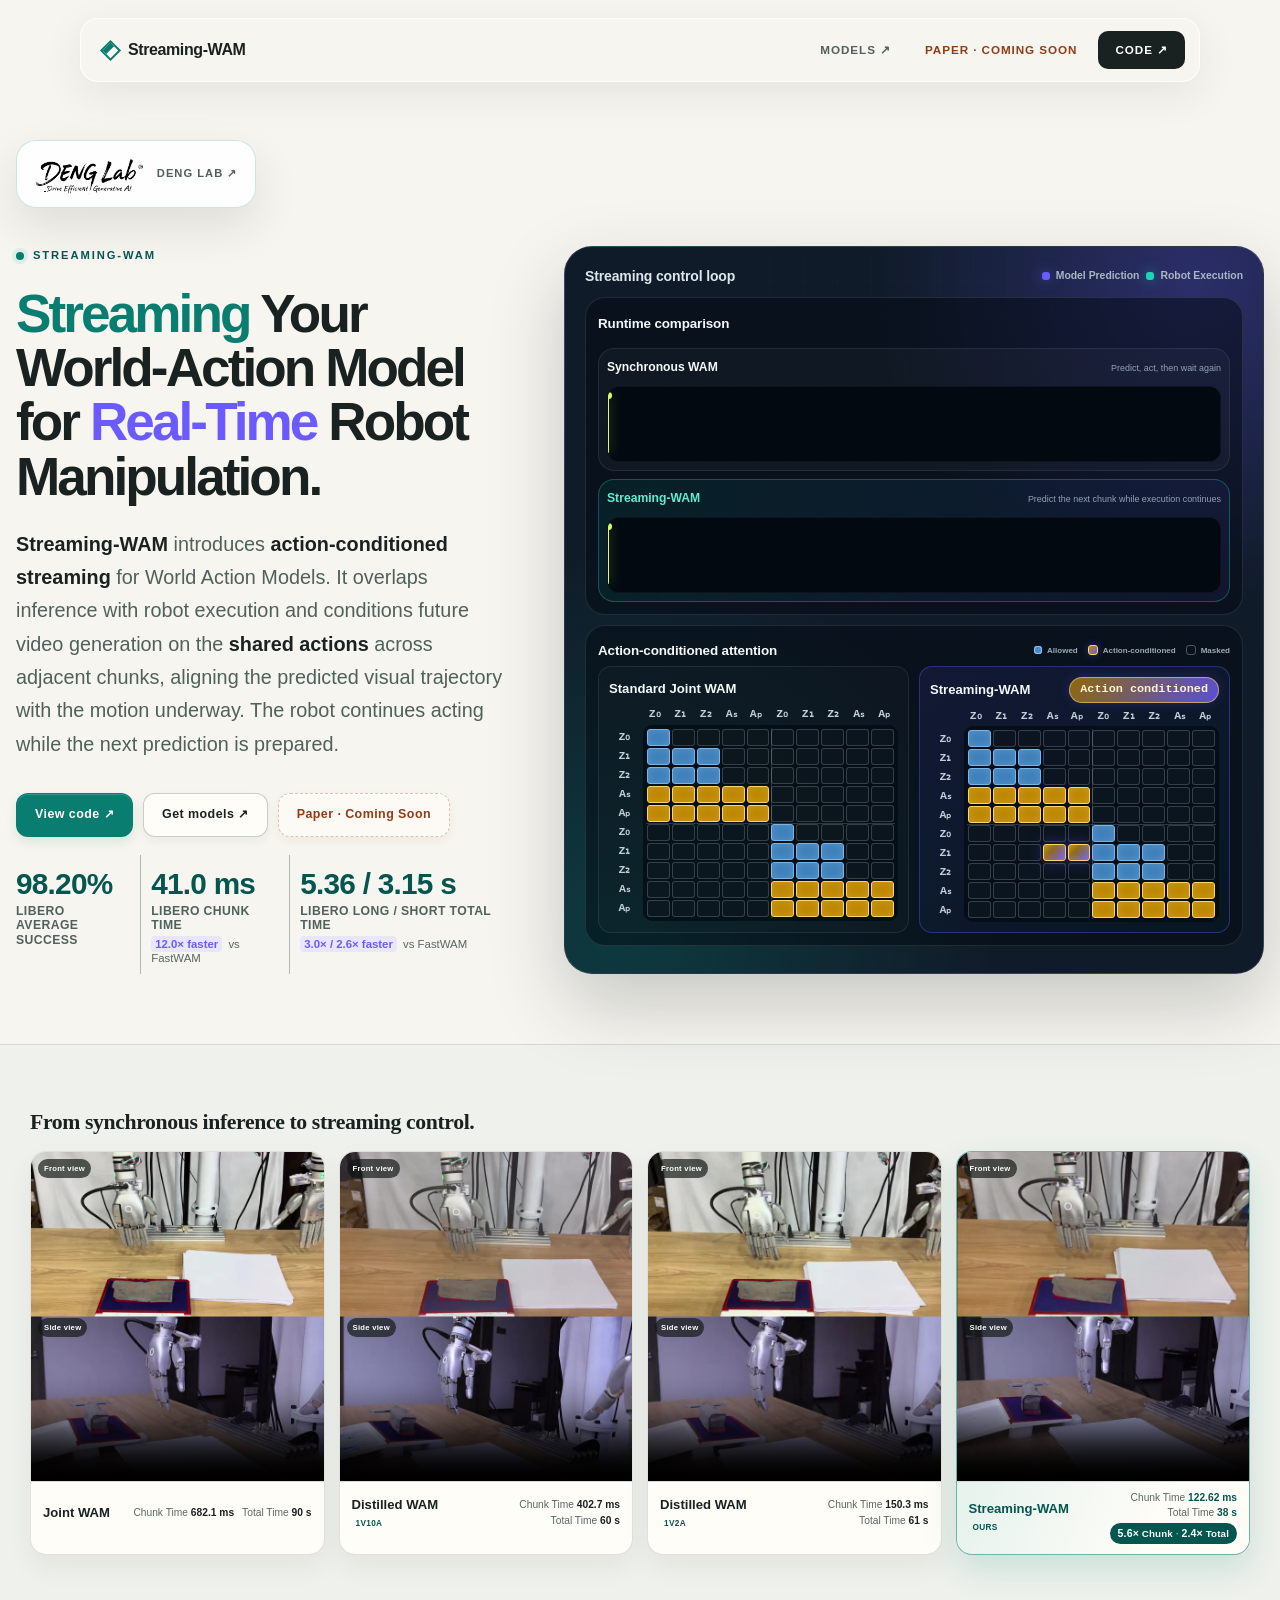
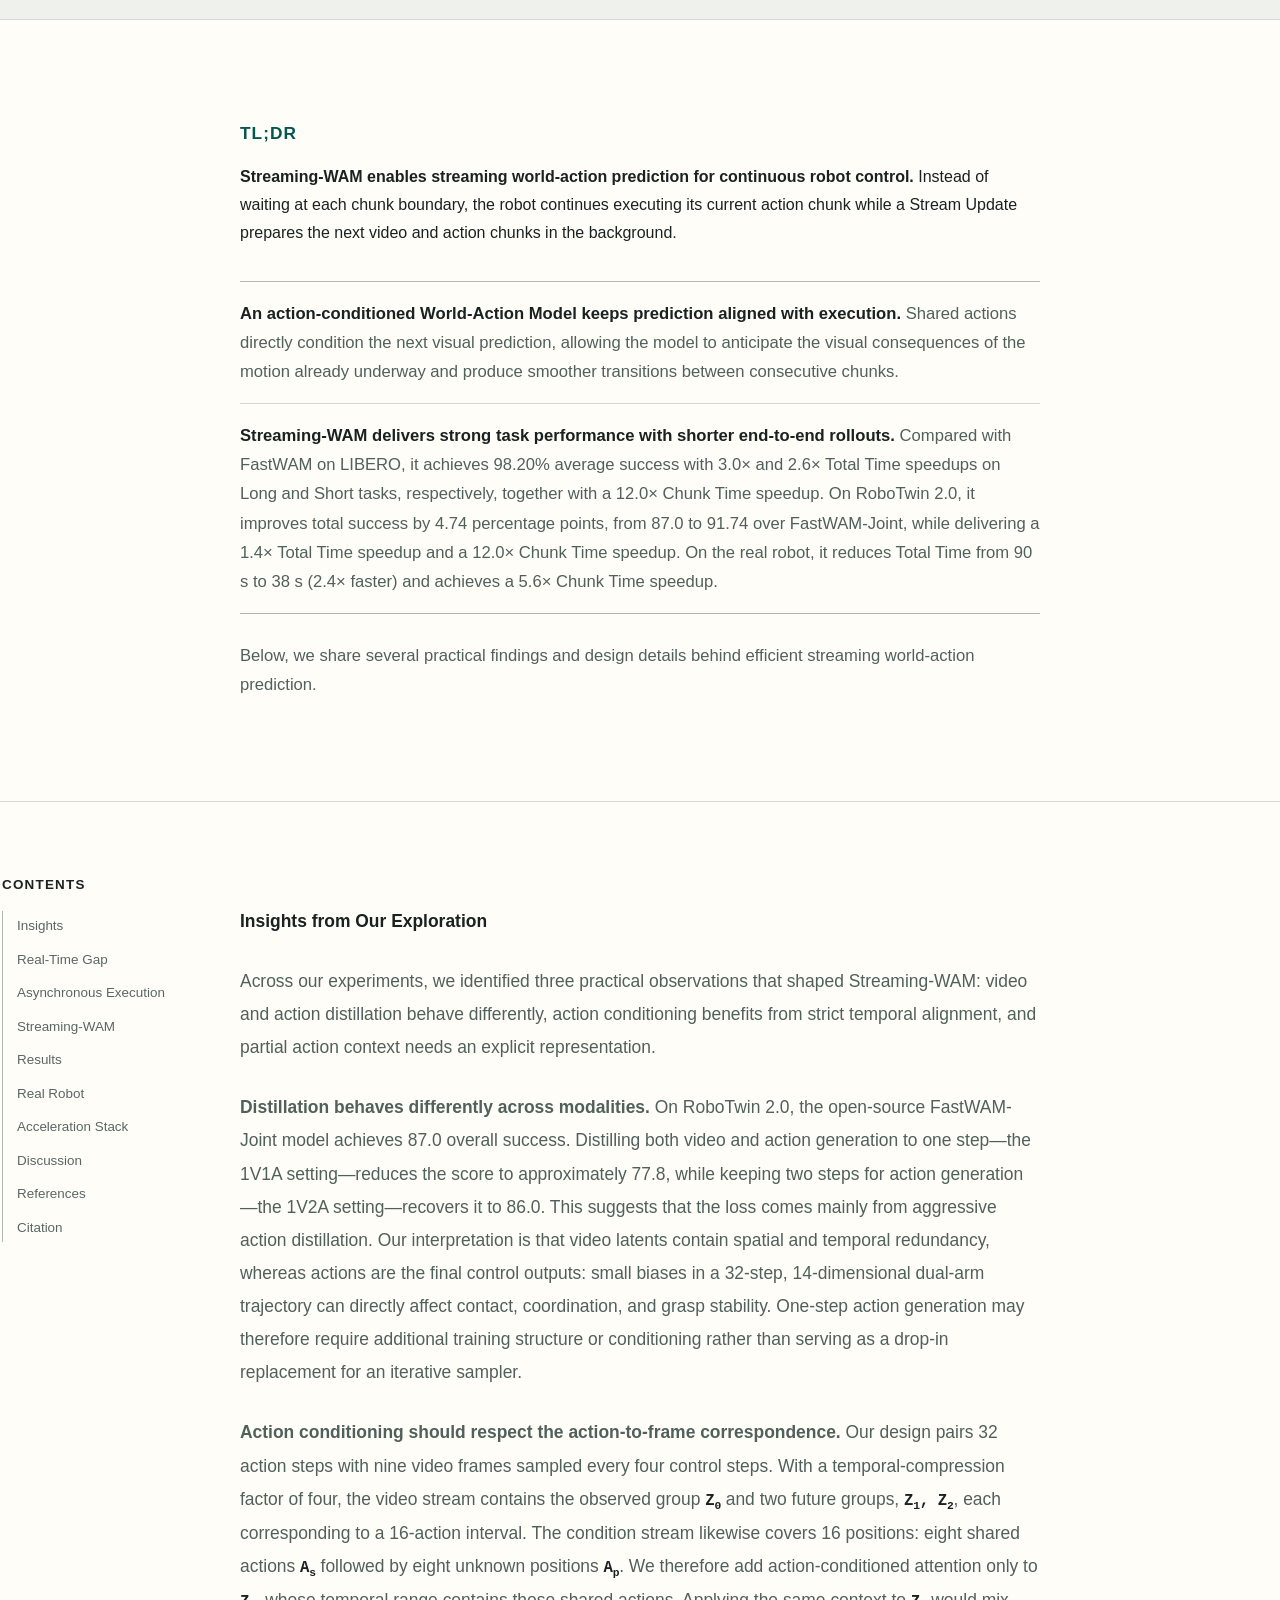
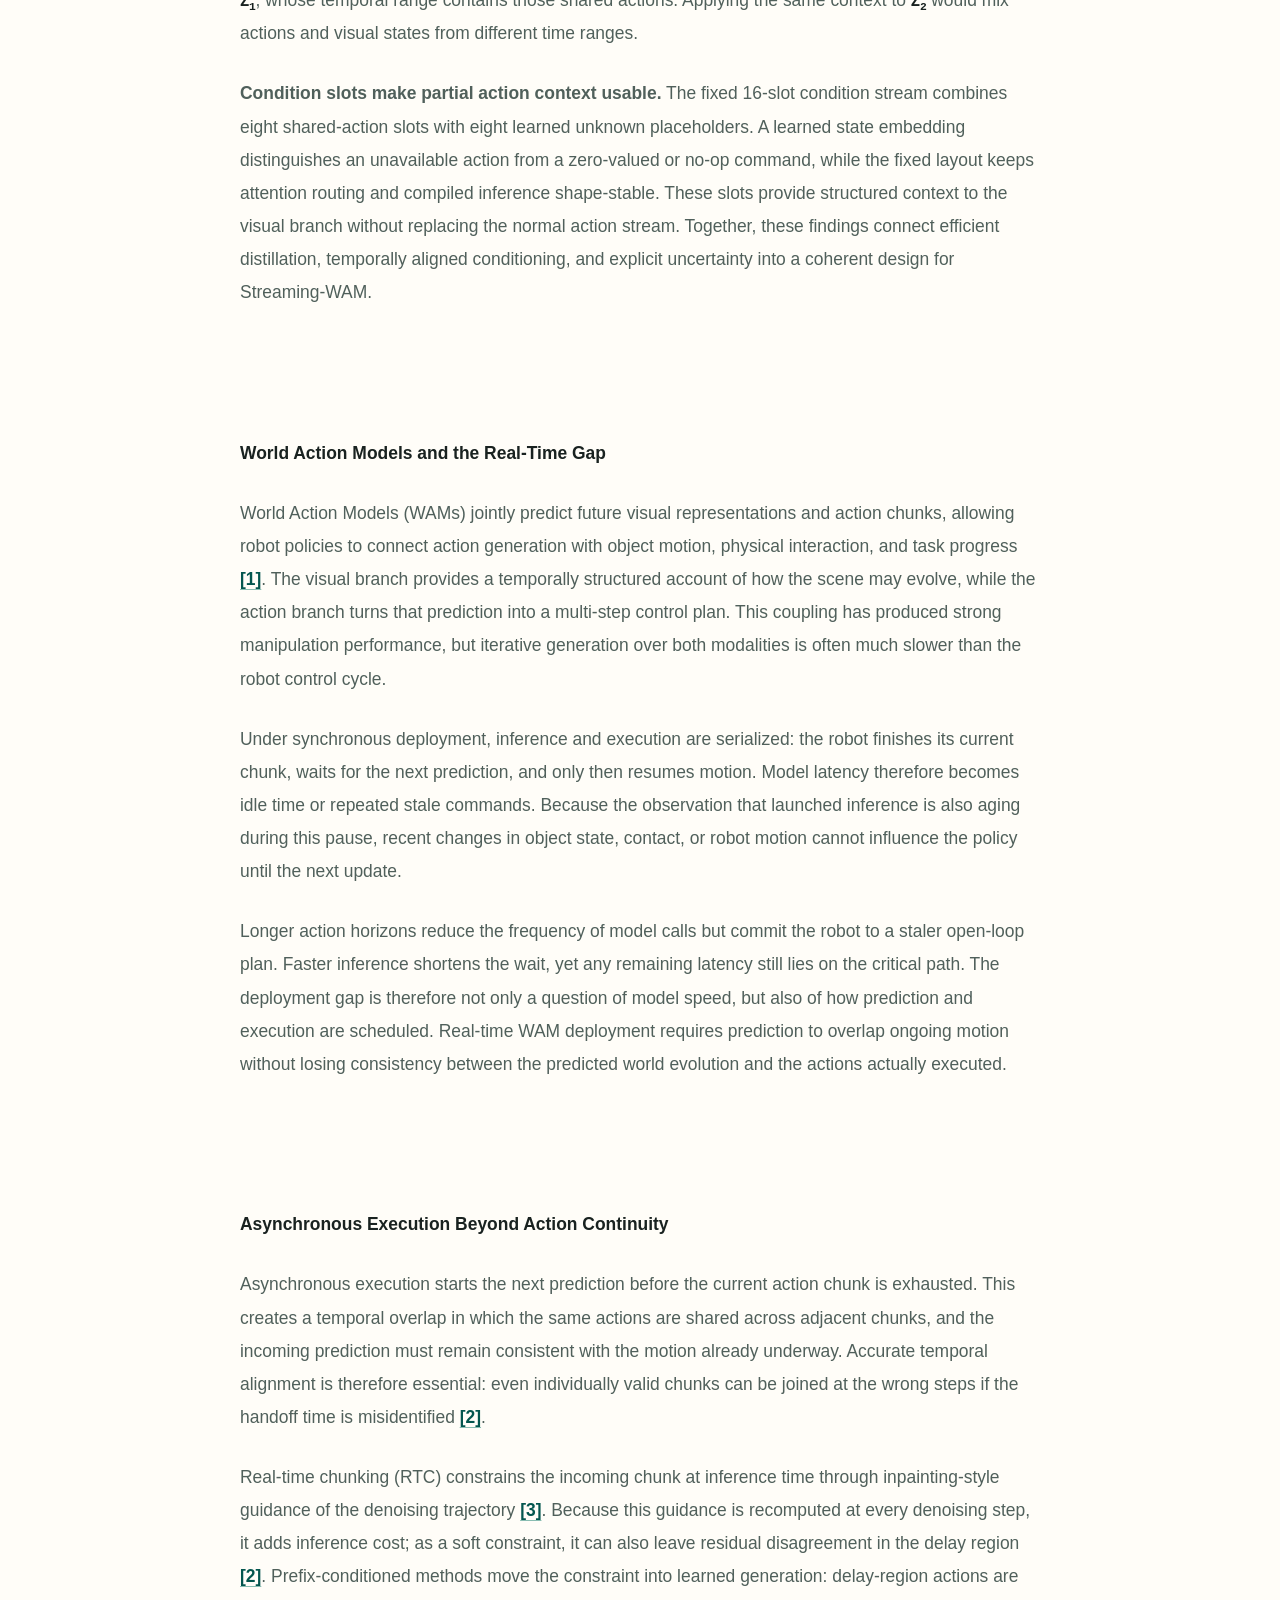
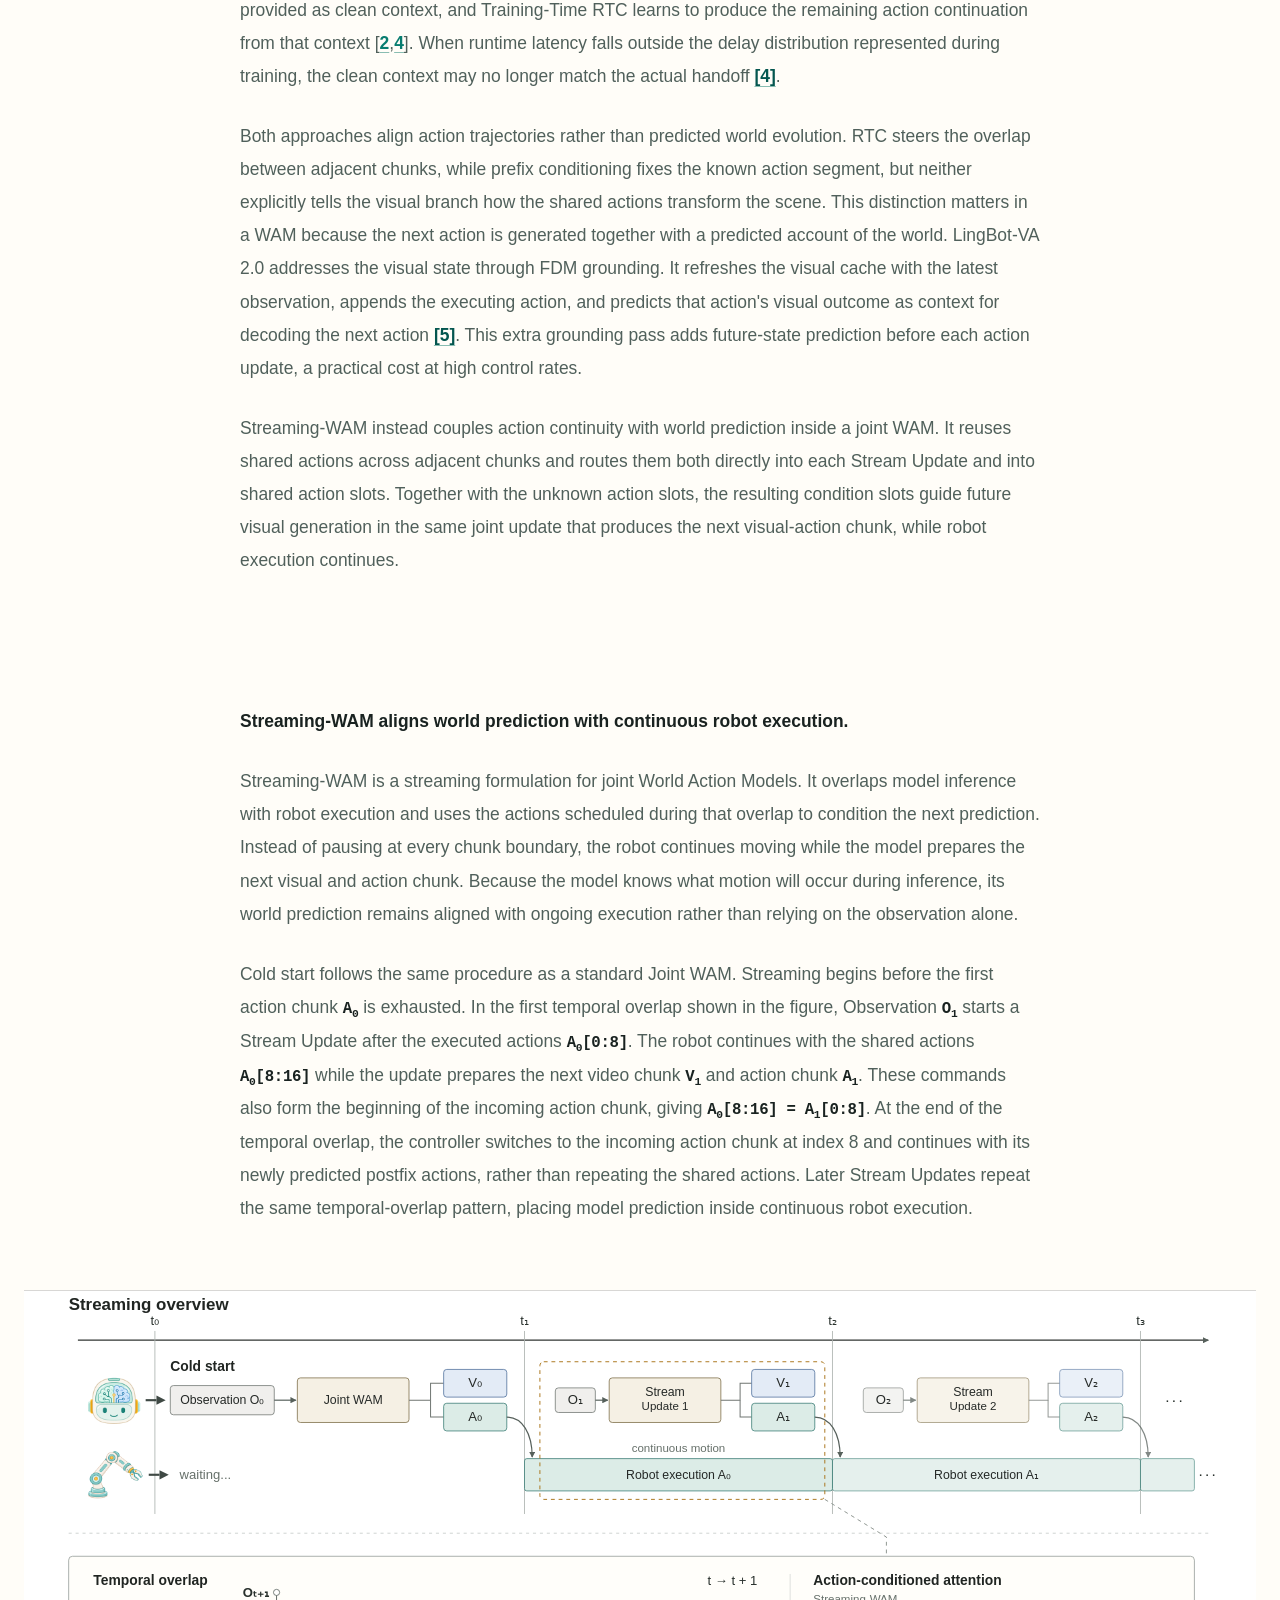
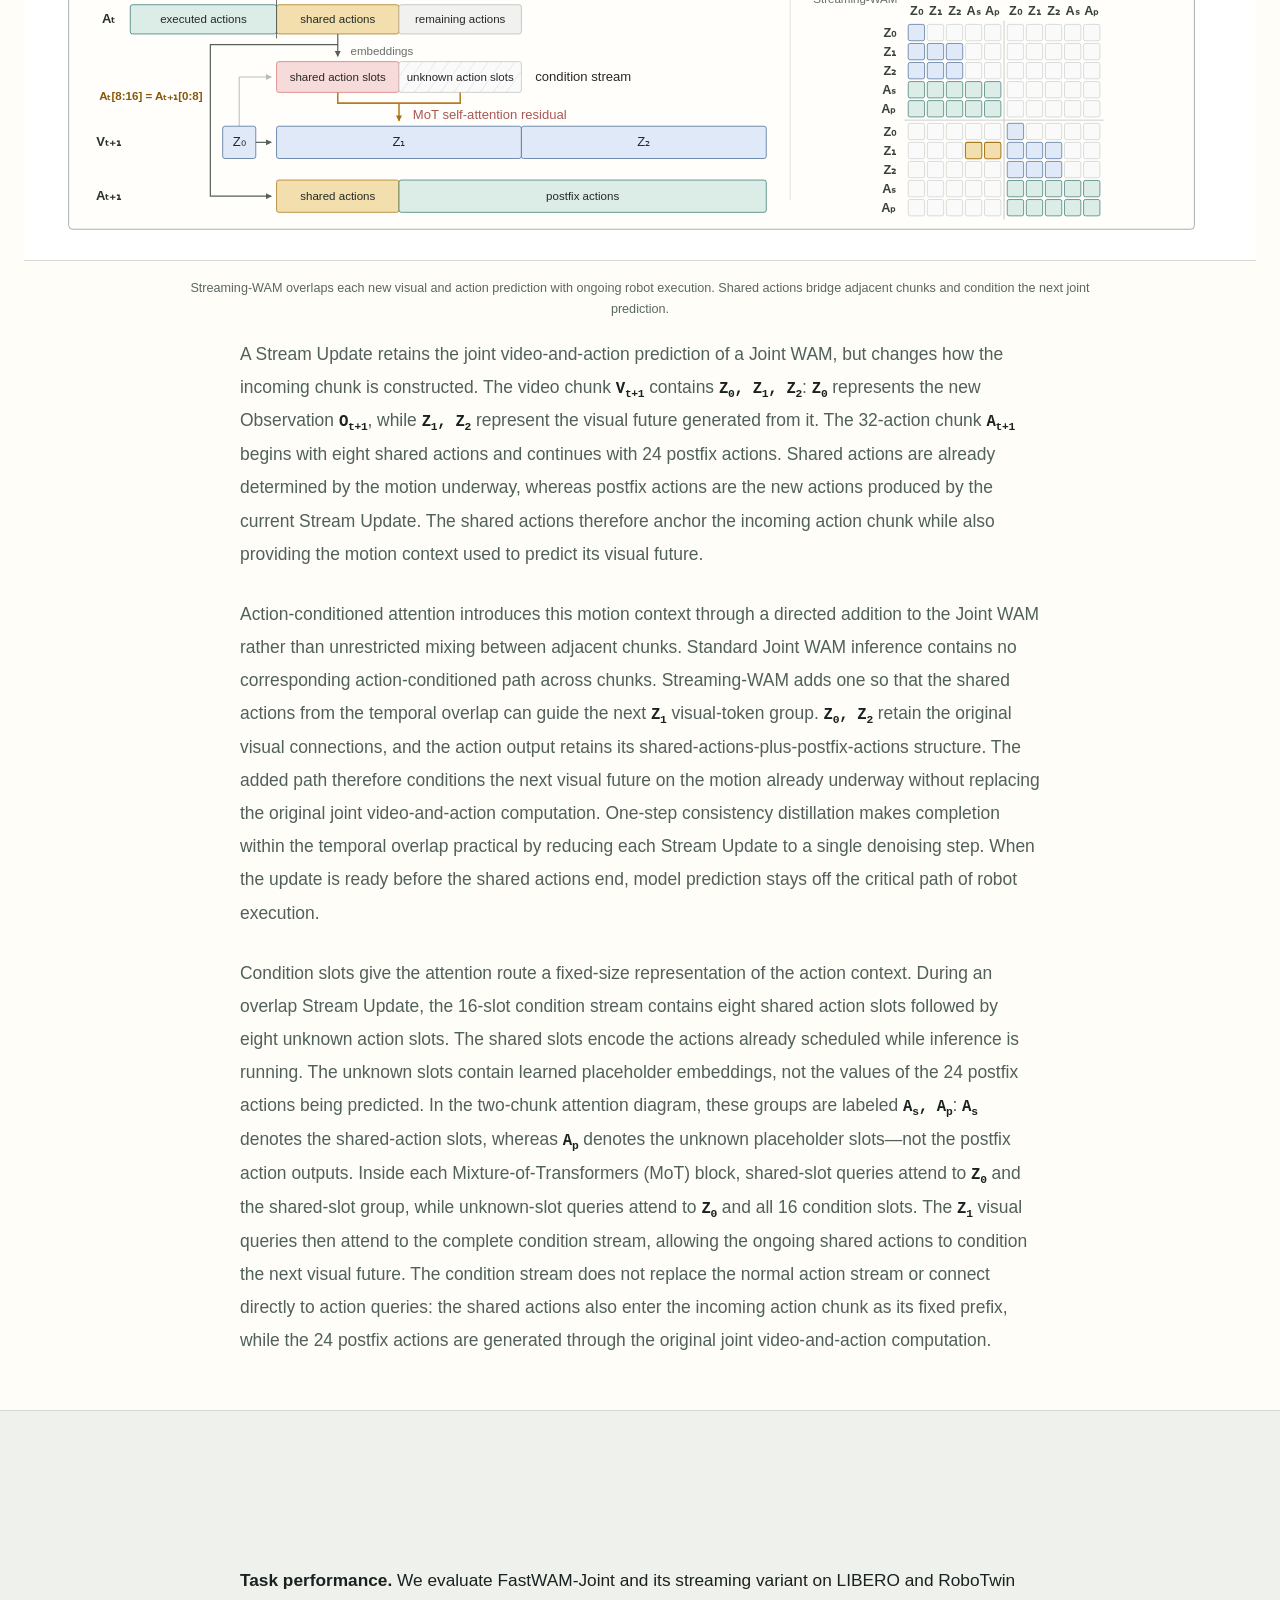
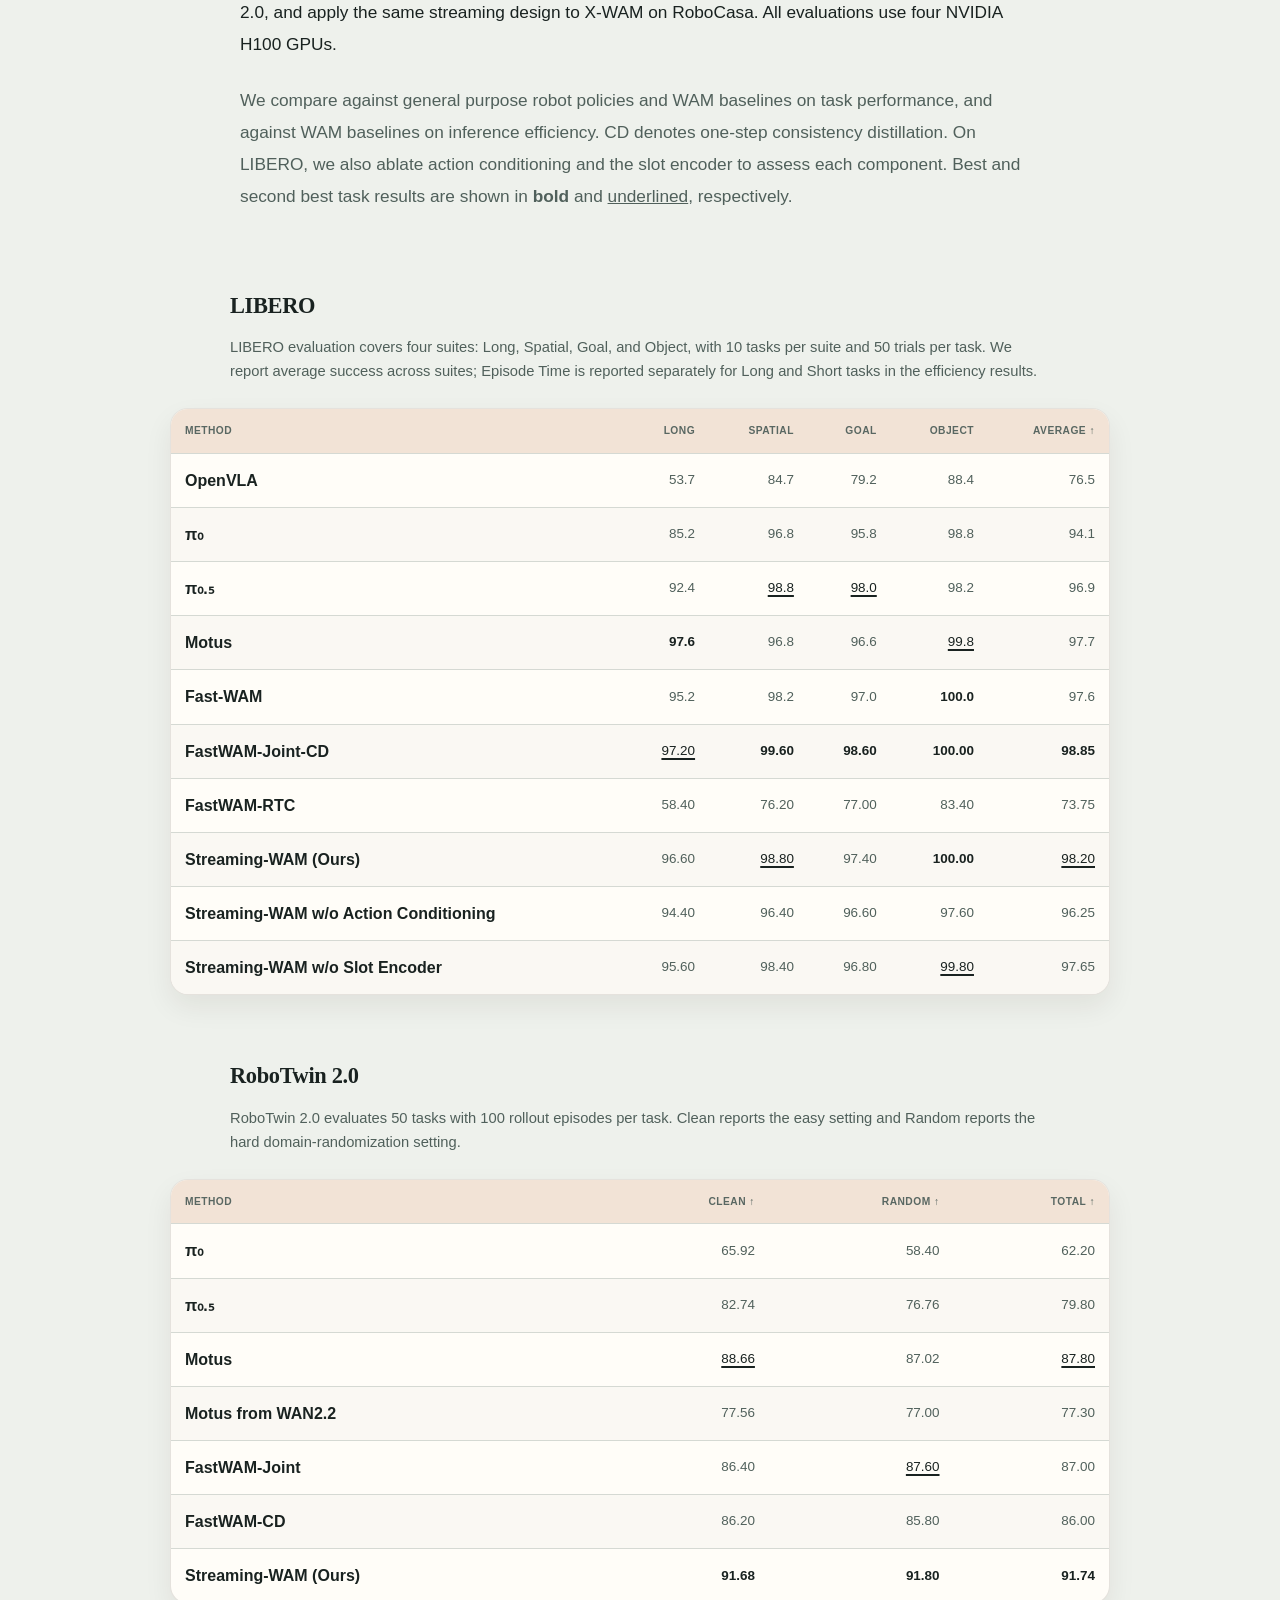
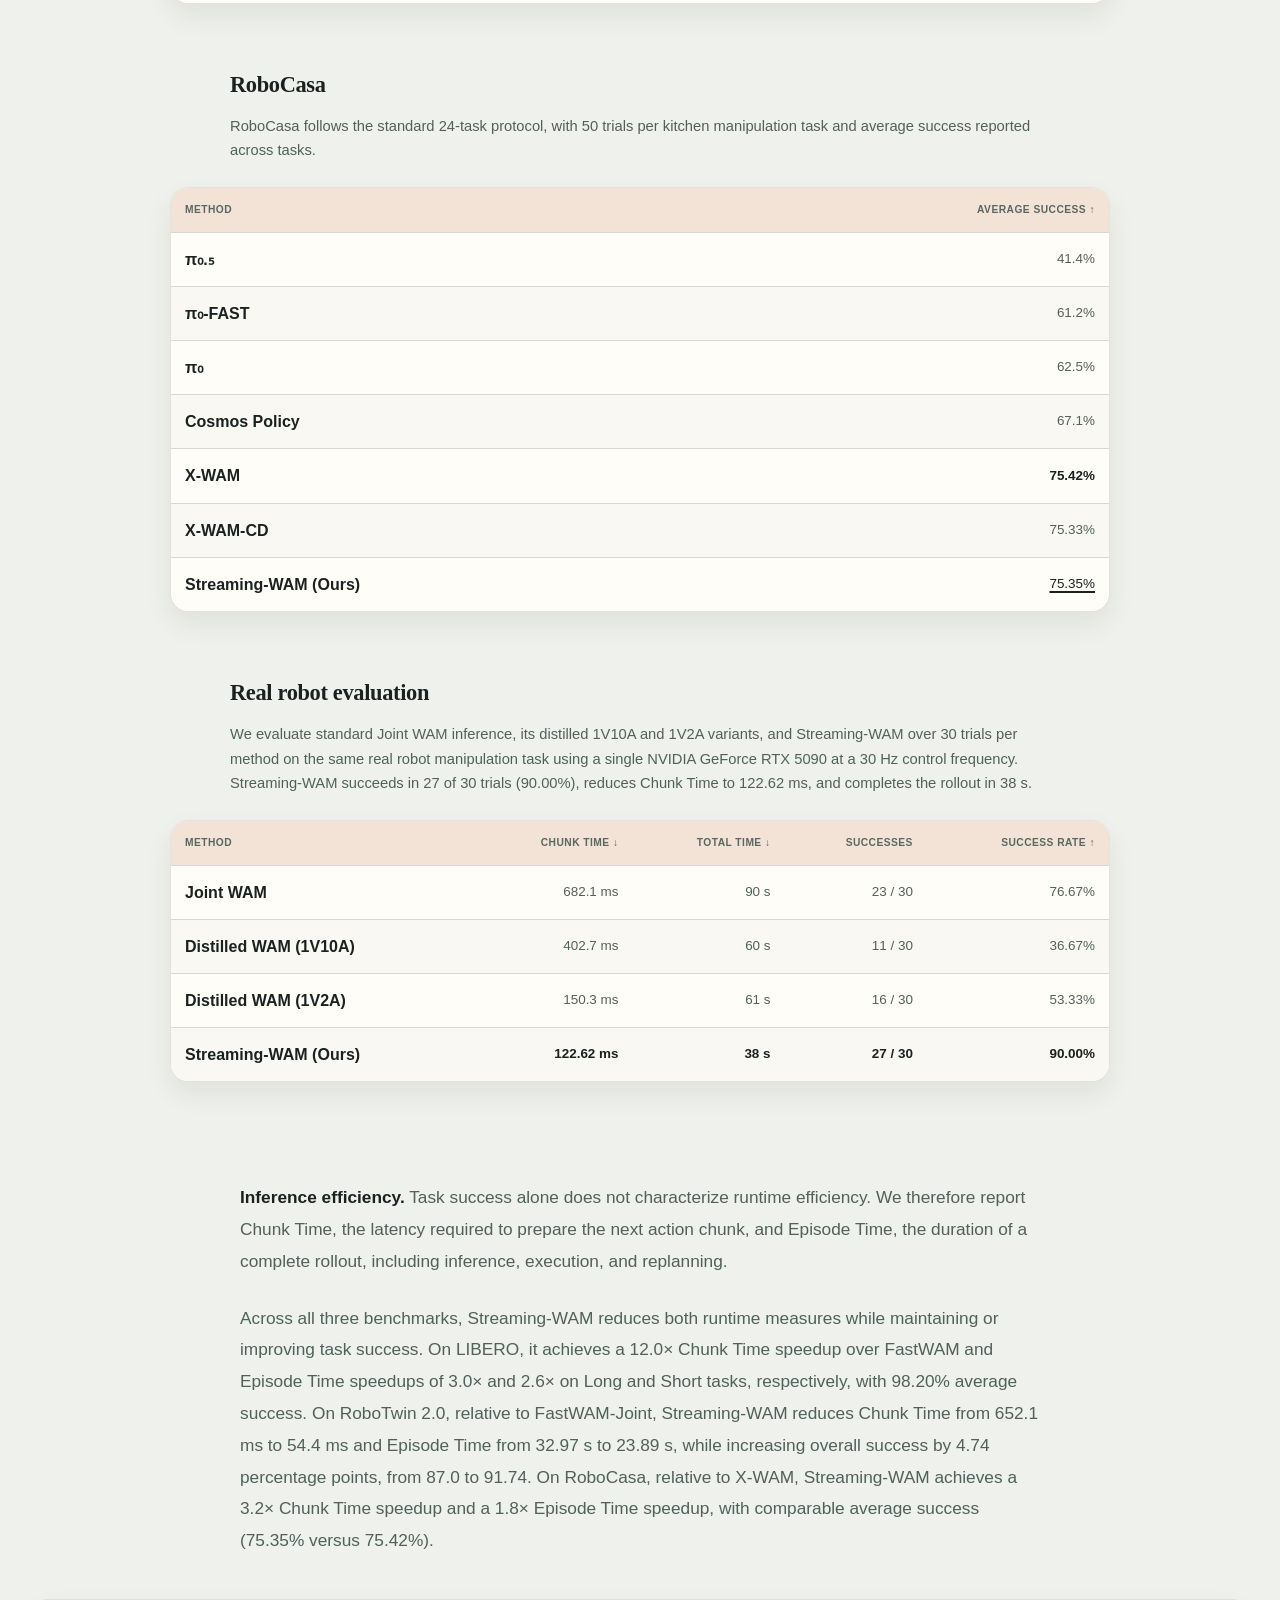
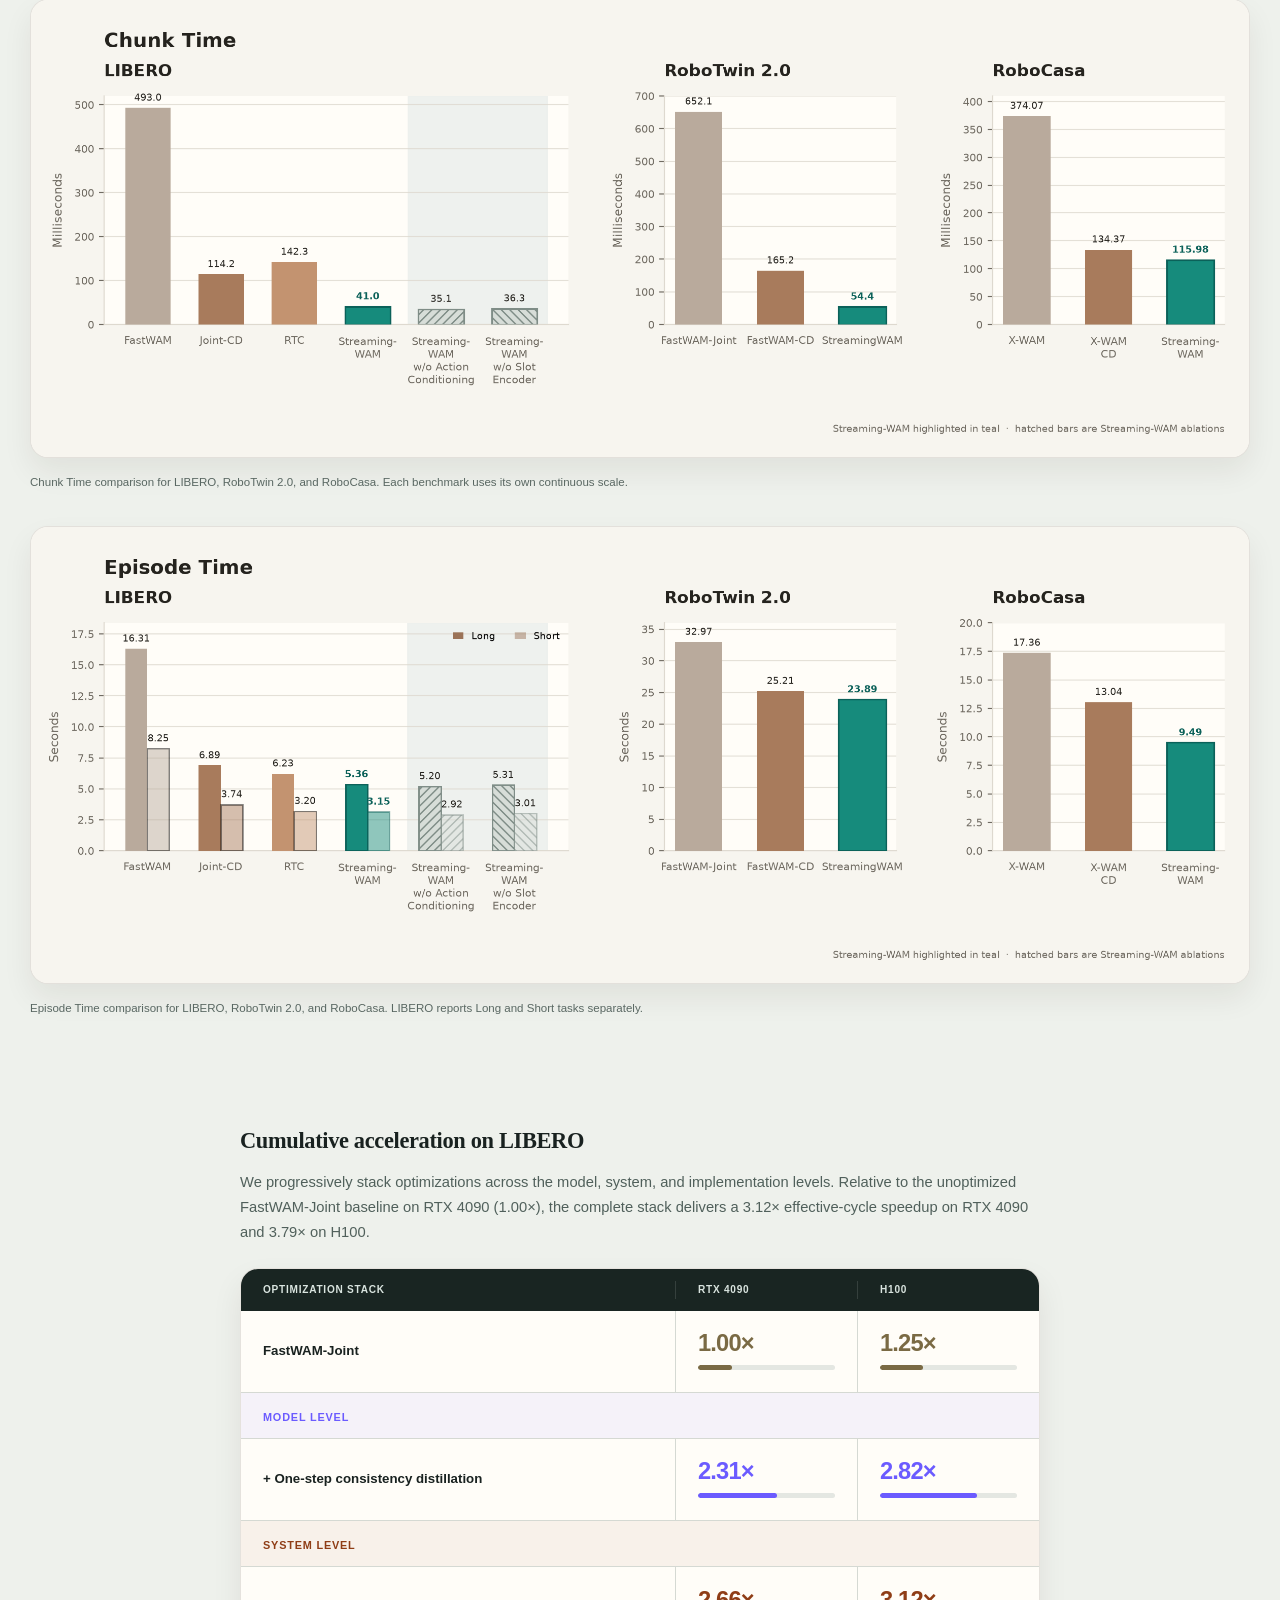
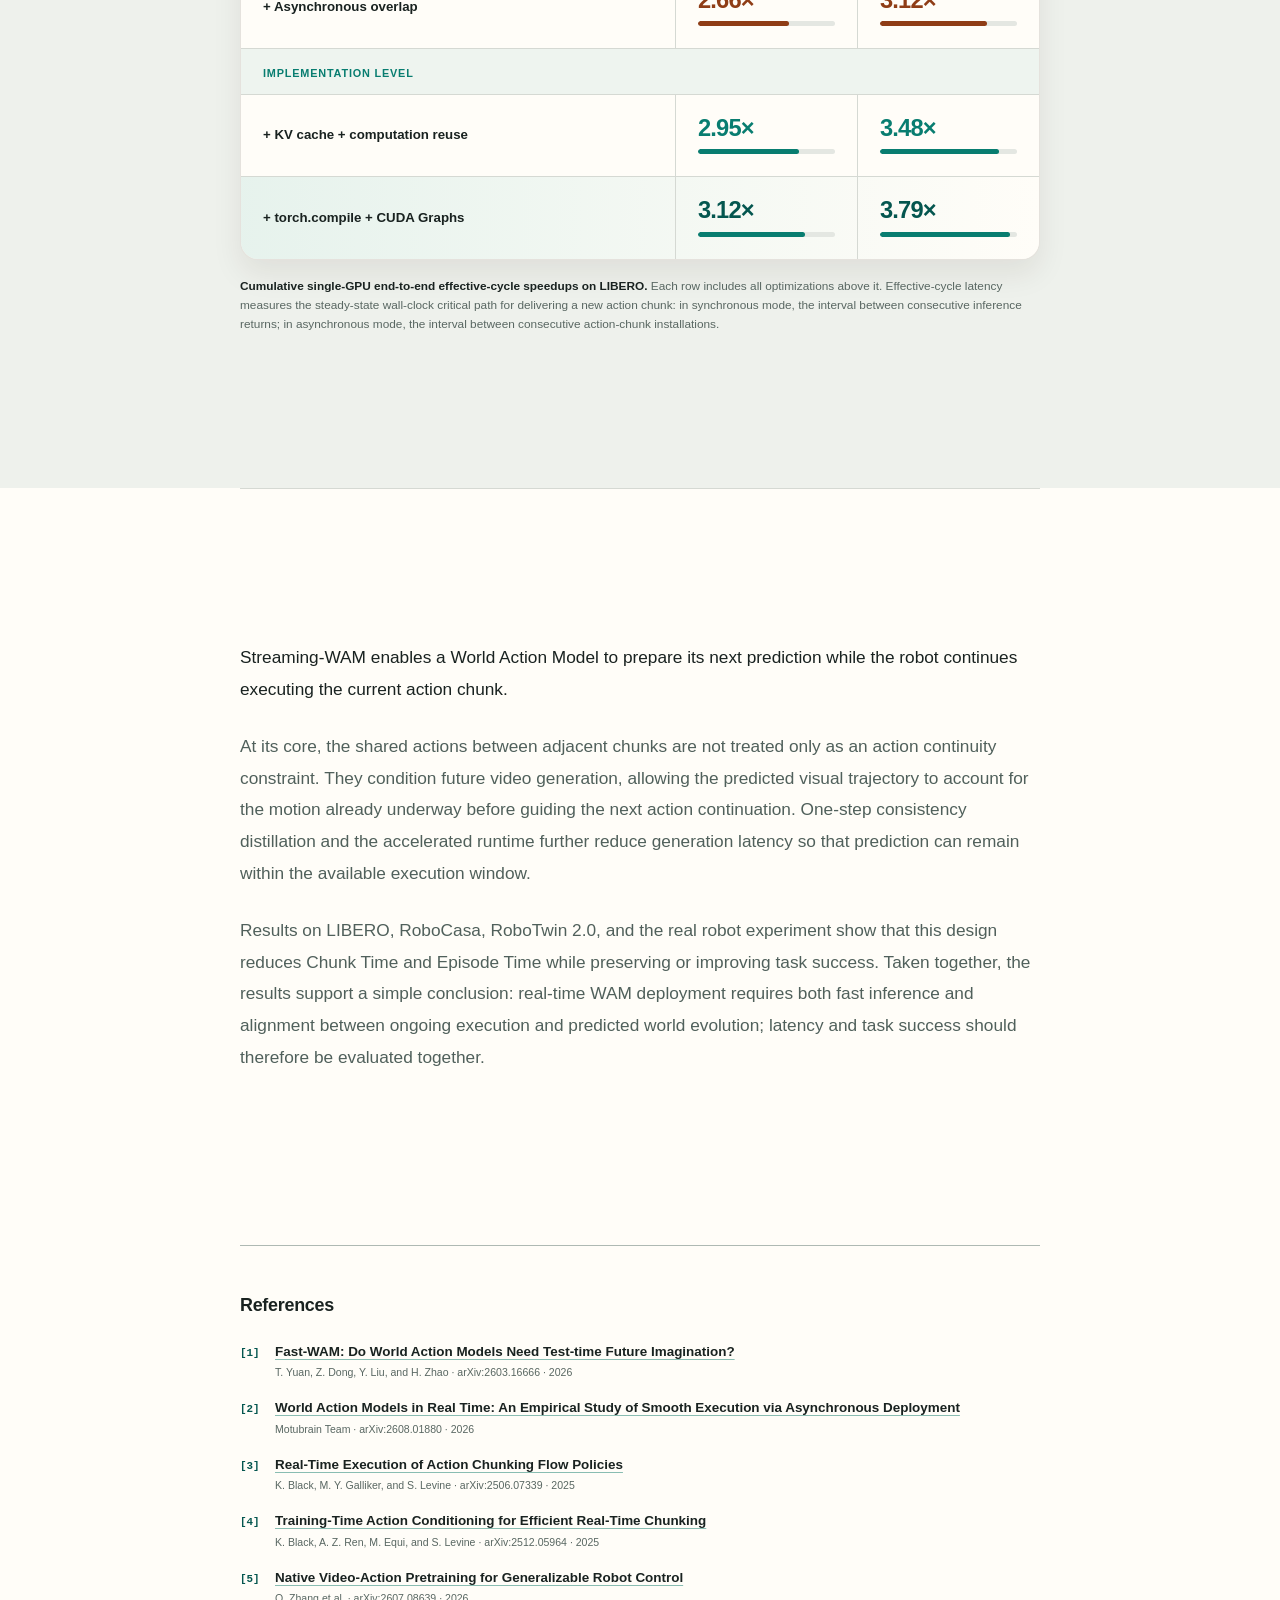
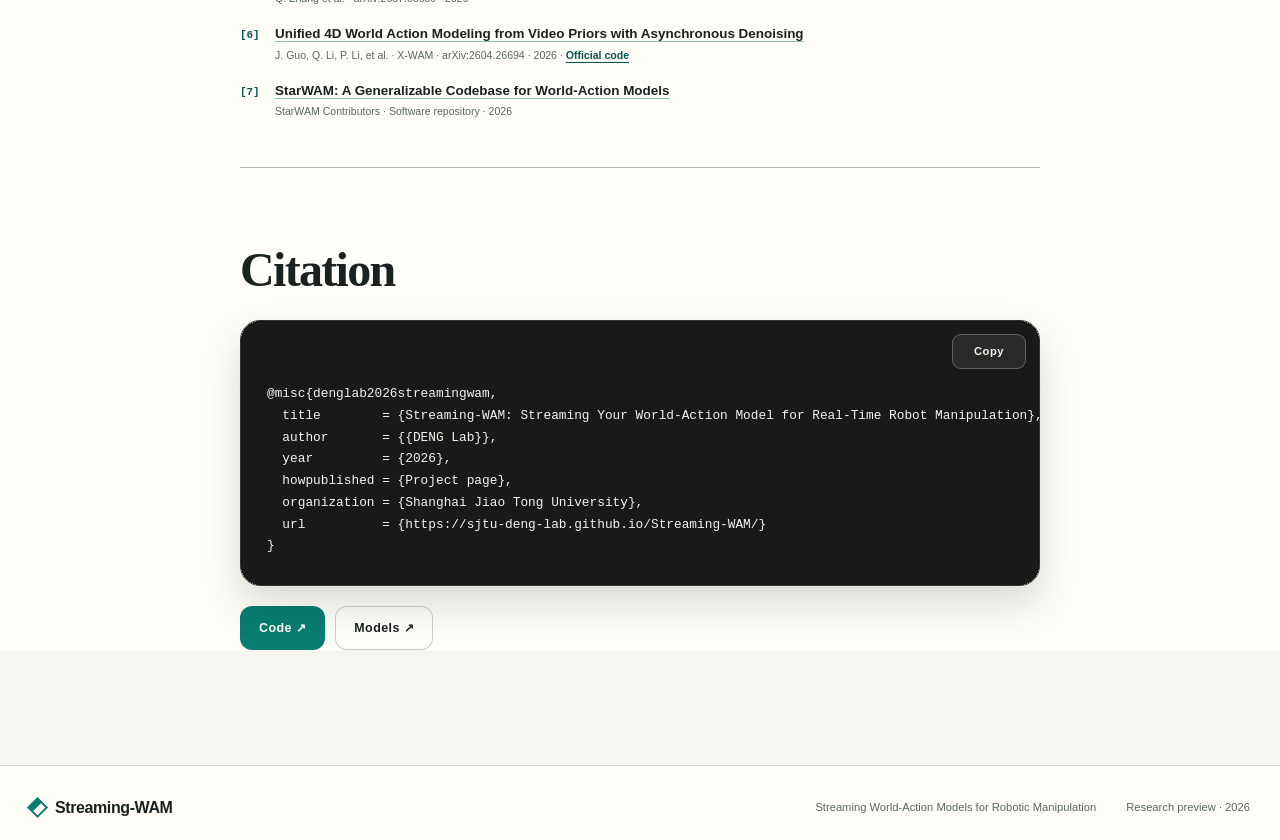
==== commit ec1051d3: "30Hz frequency" ====
--- a/docs/index.html
+++ b/docs/index.html
@@ -376,7 +376,7 @@
           <section class="benchmark breakout" id="benchmark-real-robot" aria-labelledby="real-robot-title">
             <div class="benchmark-intro">
               <h3 id="real-robot-title">Real robot evaluation</h3>
-              <p>We evaluate standard Joint WAM inference, its distilled 1V10A and 1V2A variants, and Streaming-WAM over 30 trials per method on the same real robot manipulation task using a single NVIDIA GeForce RTX 5090 at a 25 Hz control frequency. Streaming-WAM succeeds in 27 of 30 trials (90.00%), reduces Chunk Time to 122.62 ms, and completes the rollout in 38 s.</p>
+              <p>We evaluate standard Joint WAM inference, its distilled 1V10A and 1V2A variants, and Streaming-WAM over 30 trials per method on the same real robot manipulation task using a single NVIDIA GeForce RTX 5090 at a 30 Hz control frequency. Streaming-WAM succeeds in 27 of 30 trials (90.00%), reduces Chunk Time to 122.62 ms, and completes the rollout in 38 s.</p>
             </div>
             <div class="table-scroll" tabindex="0" aria-label="Scrollable real robot evaluation table">
               <table>
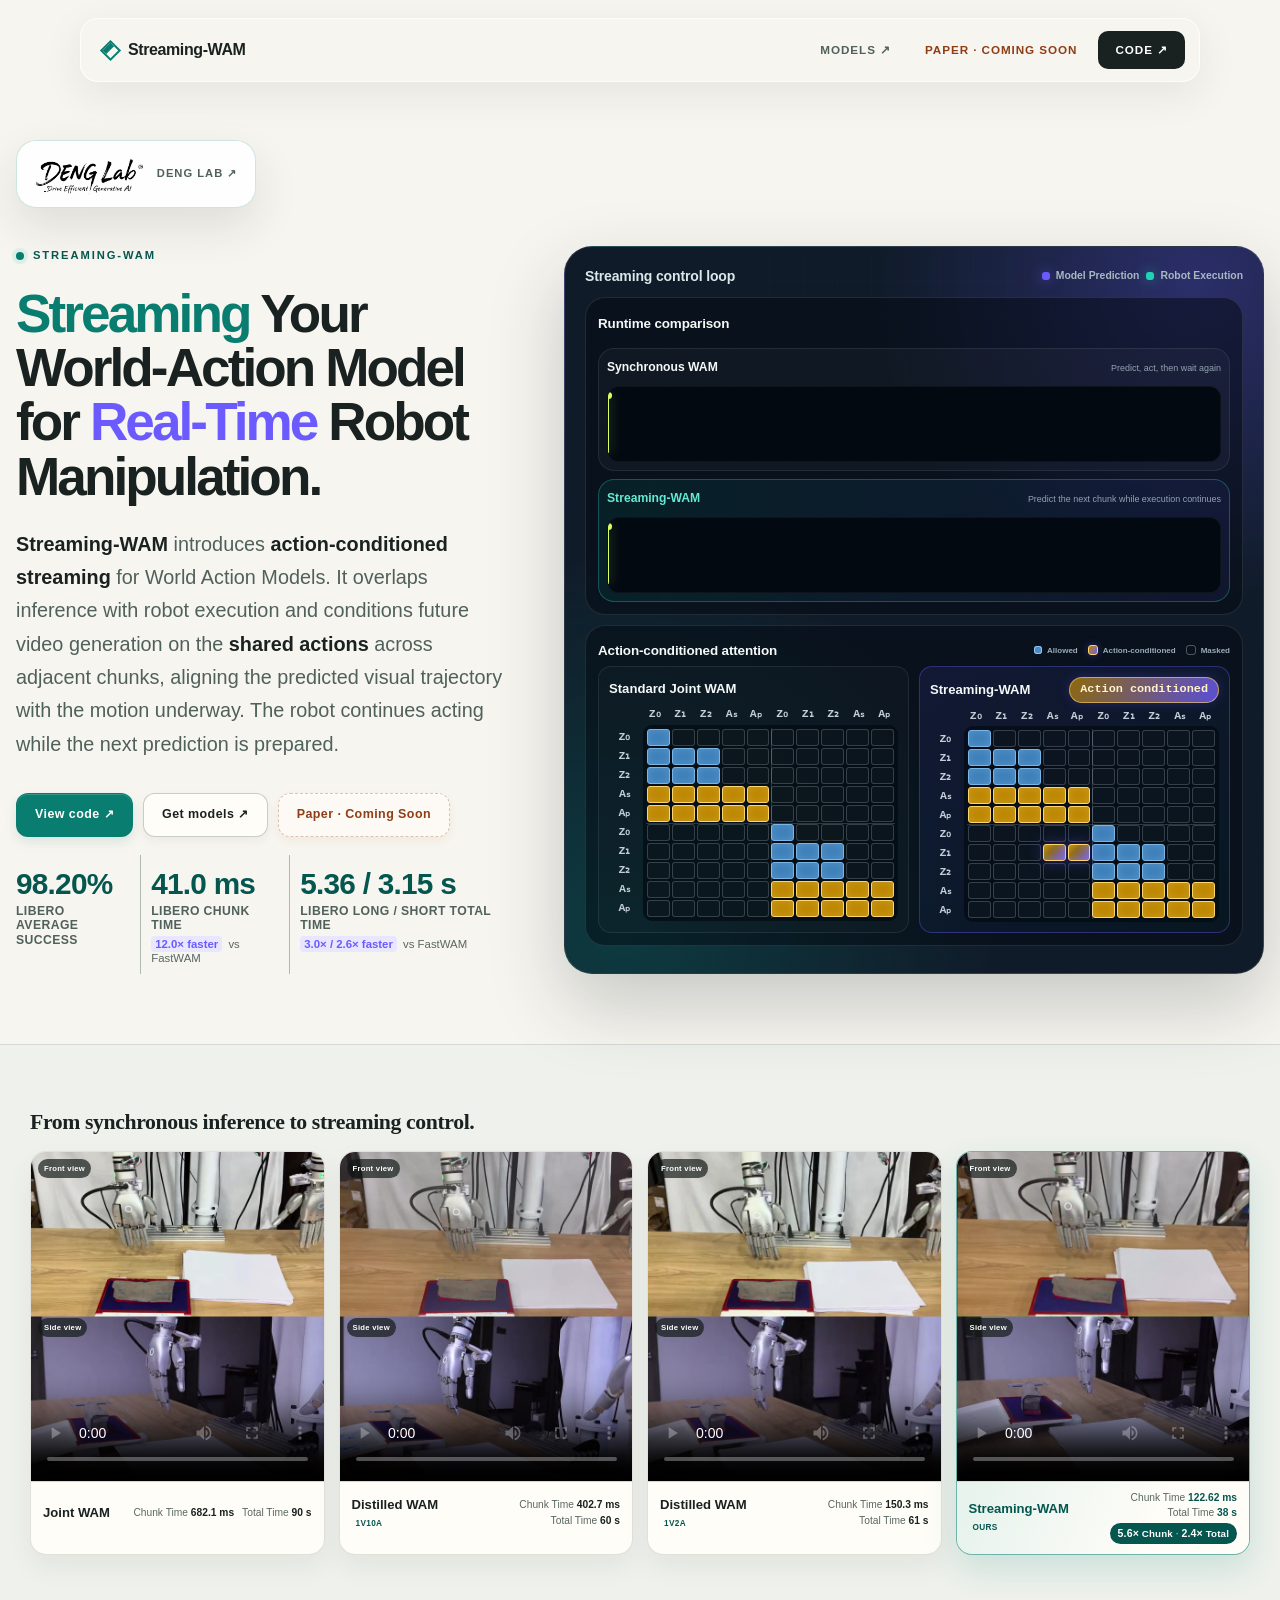
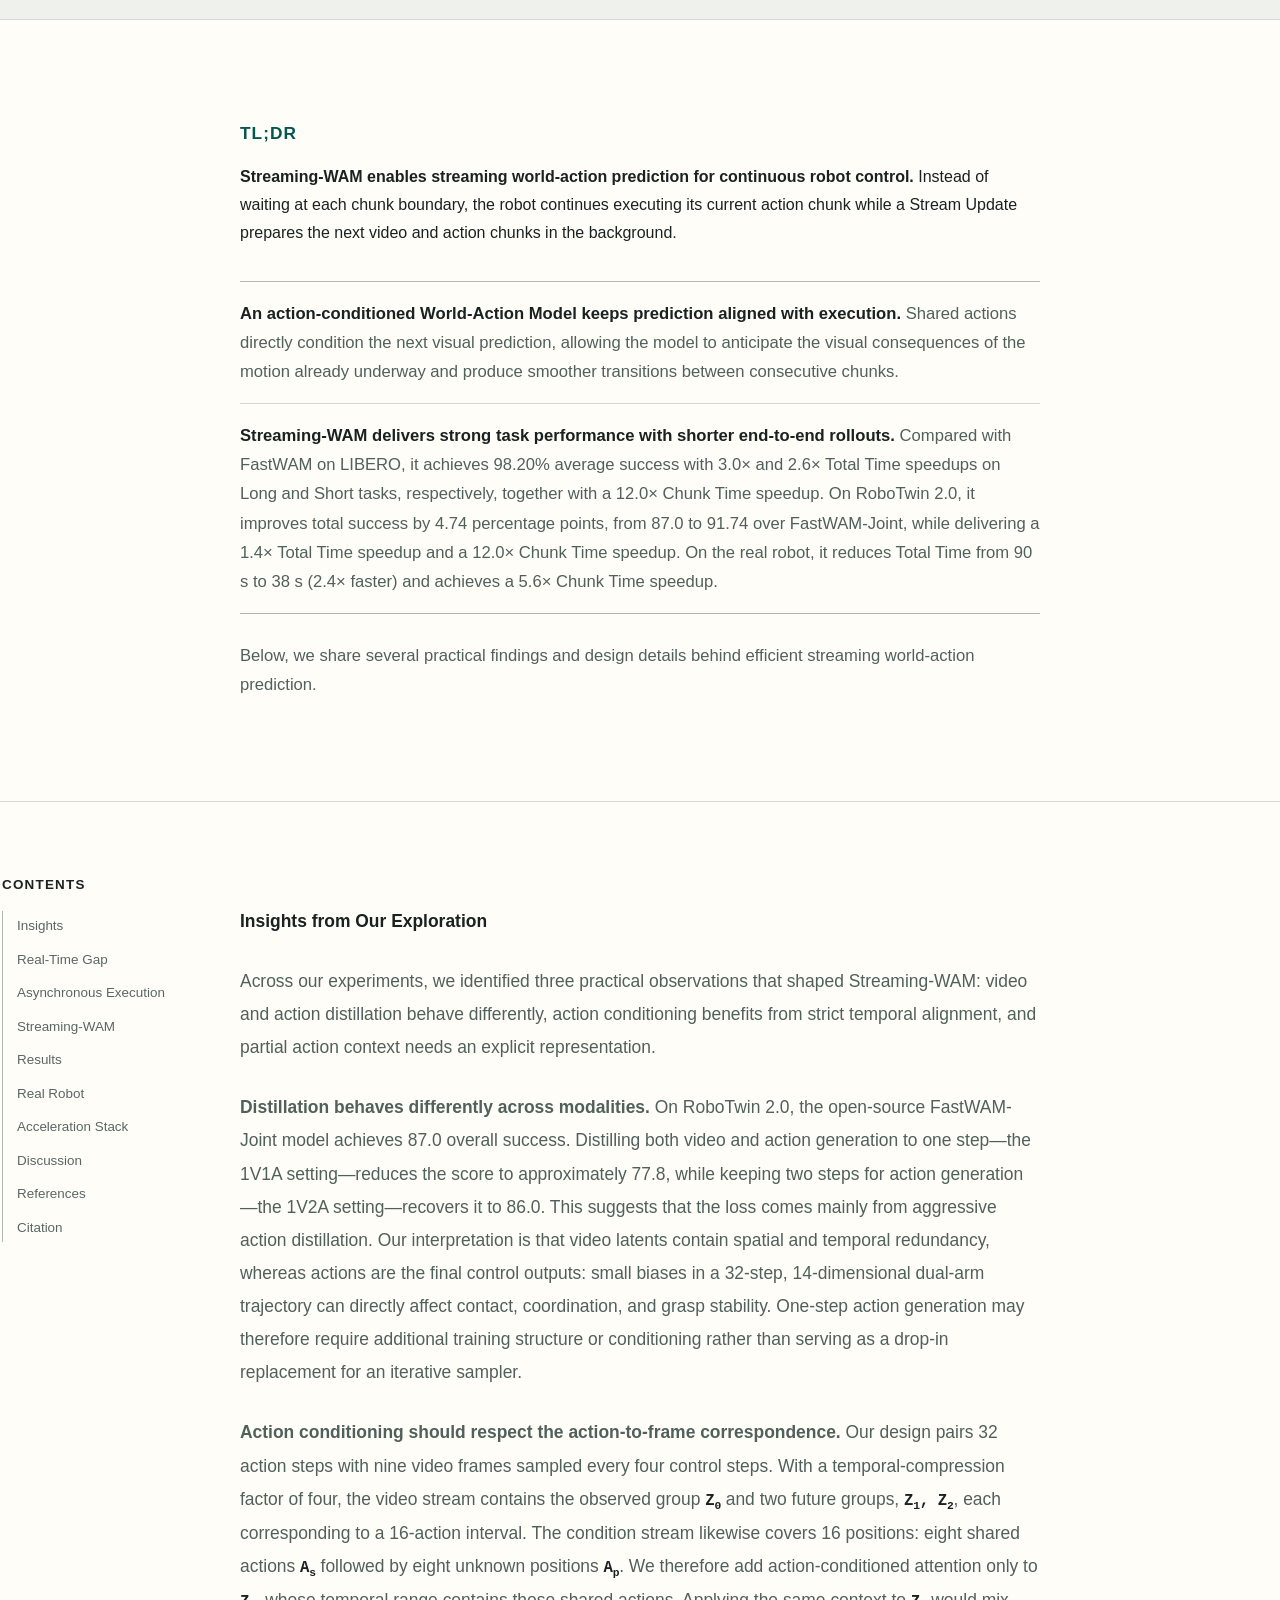
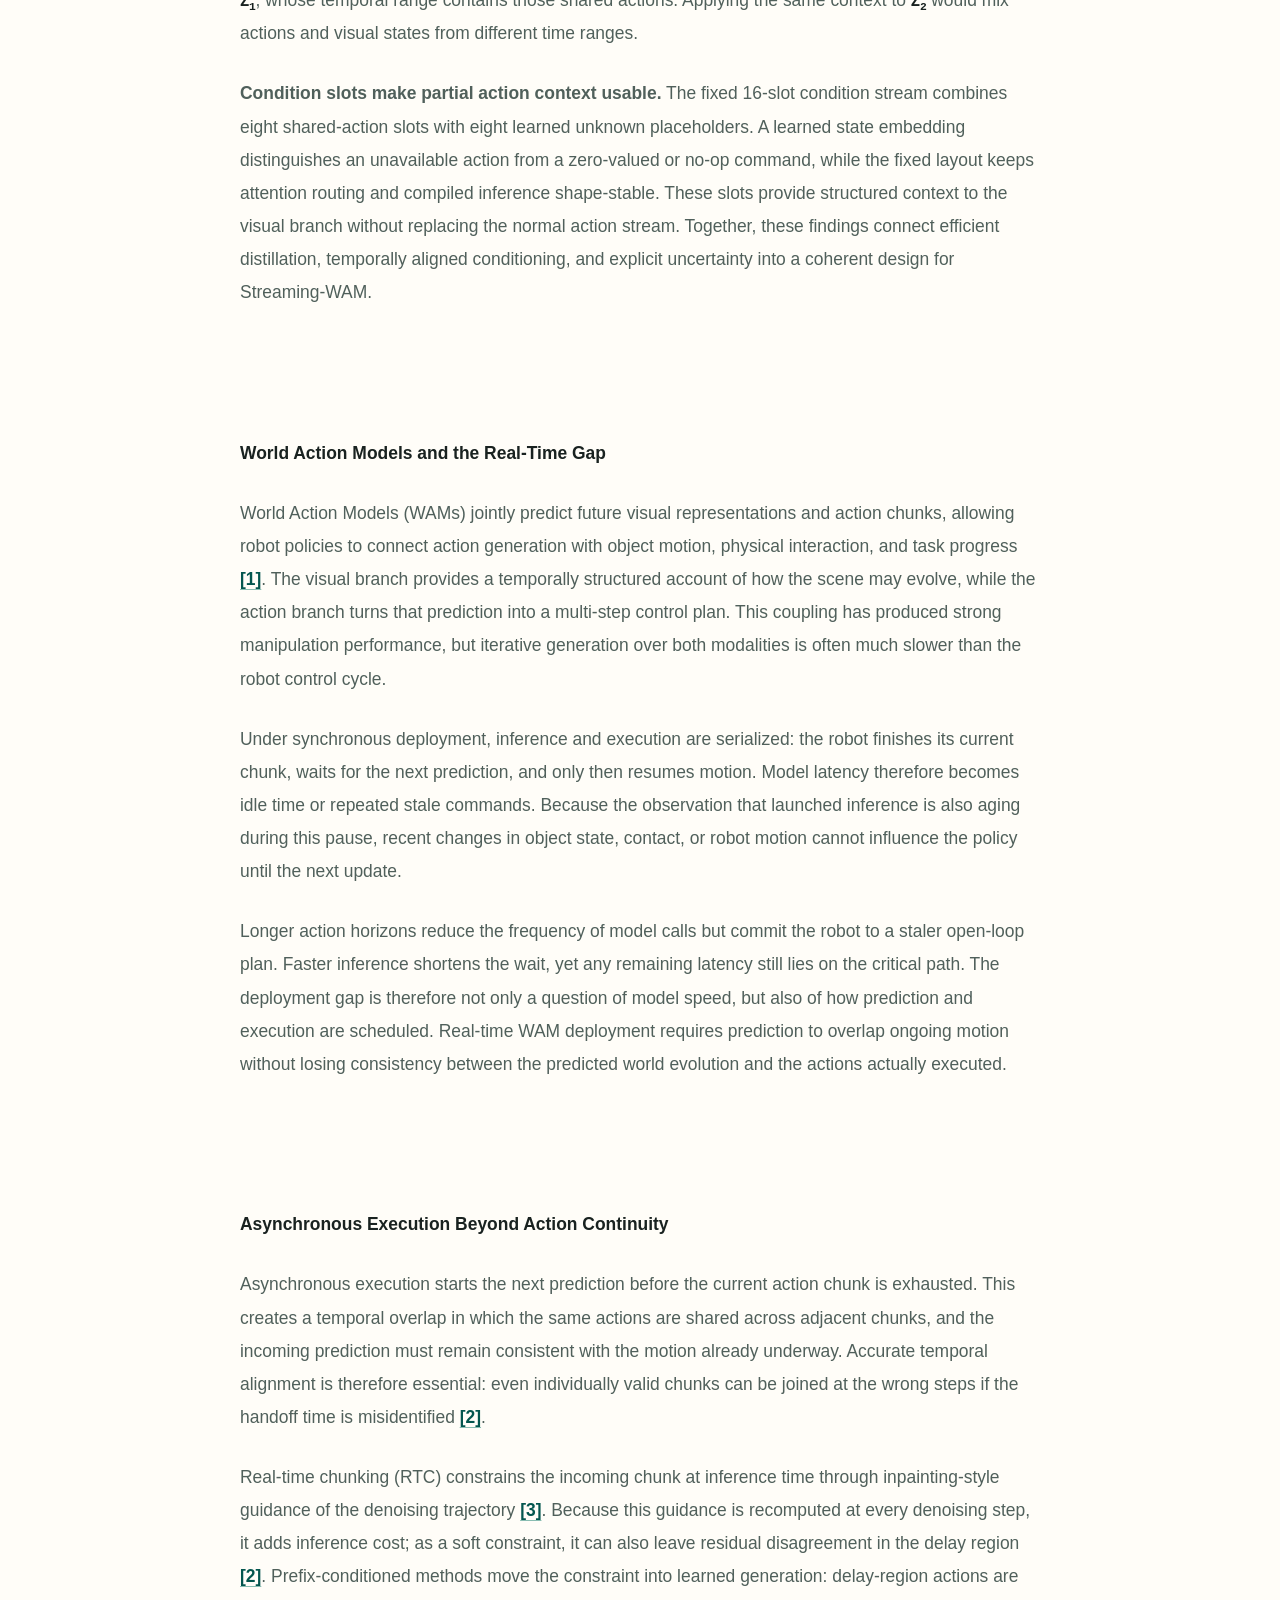
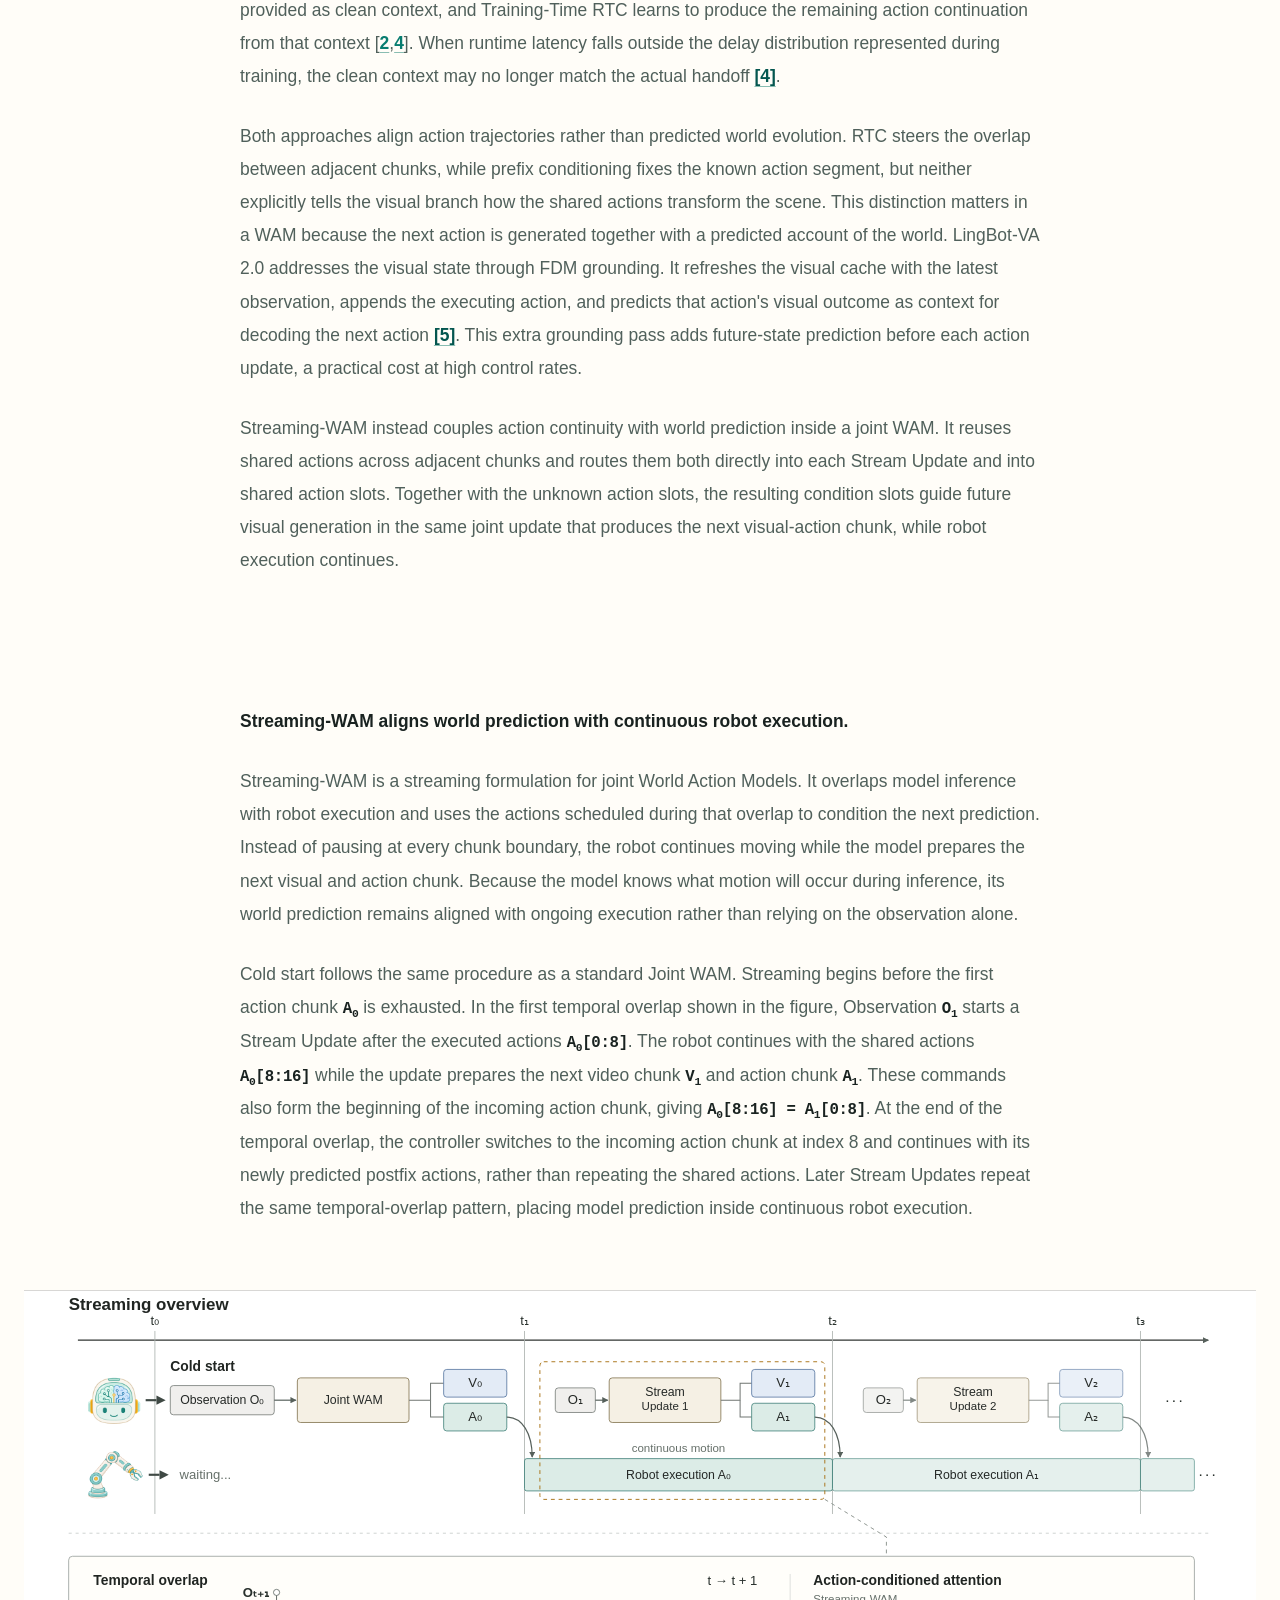
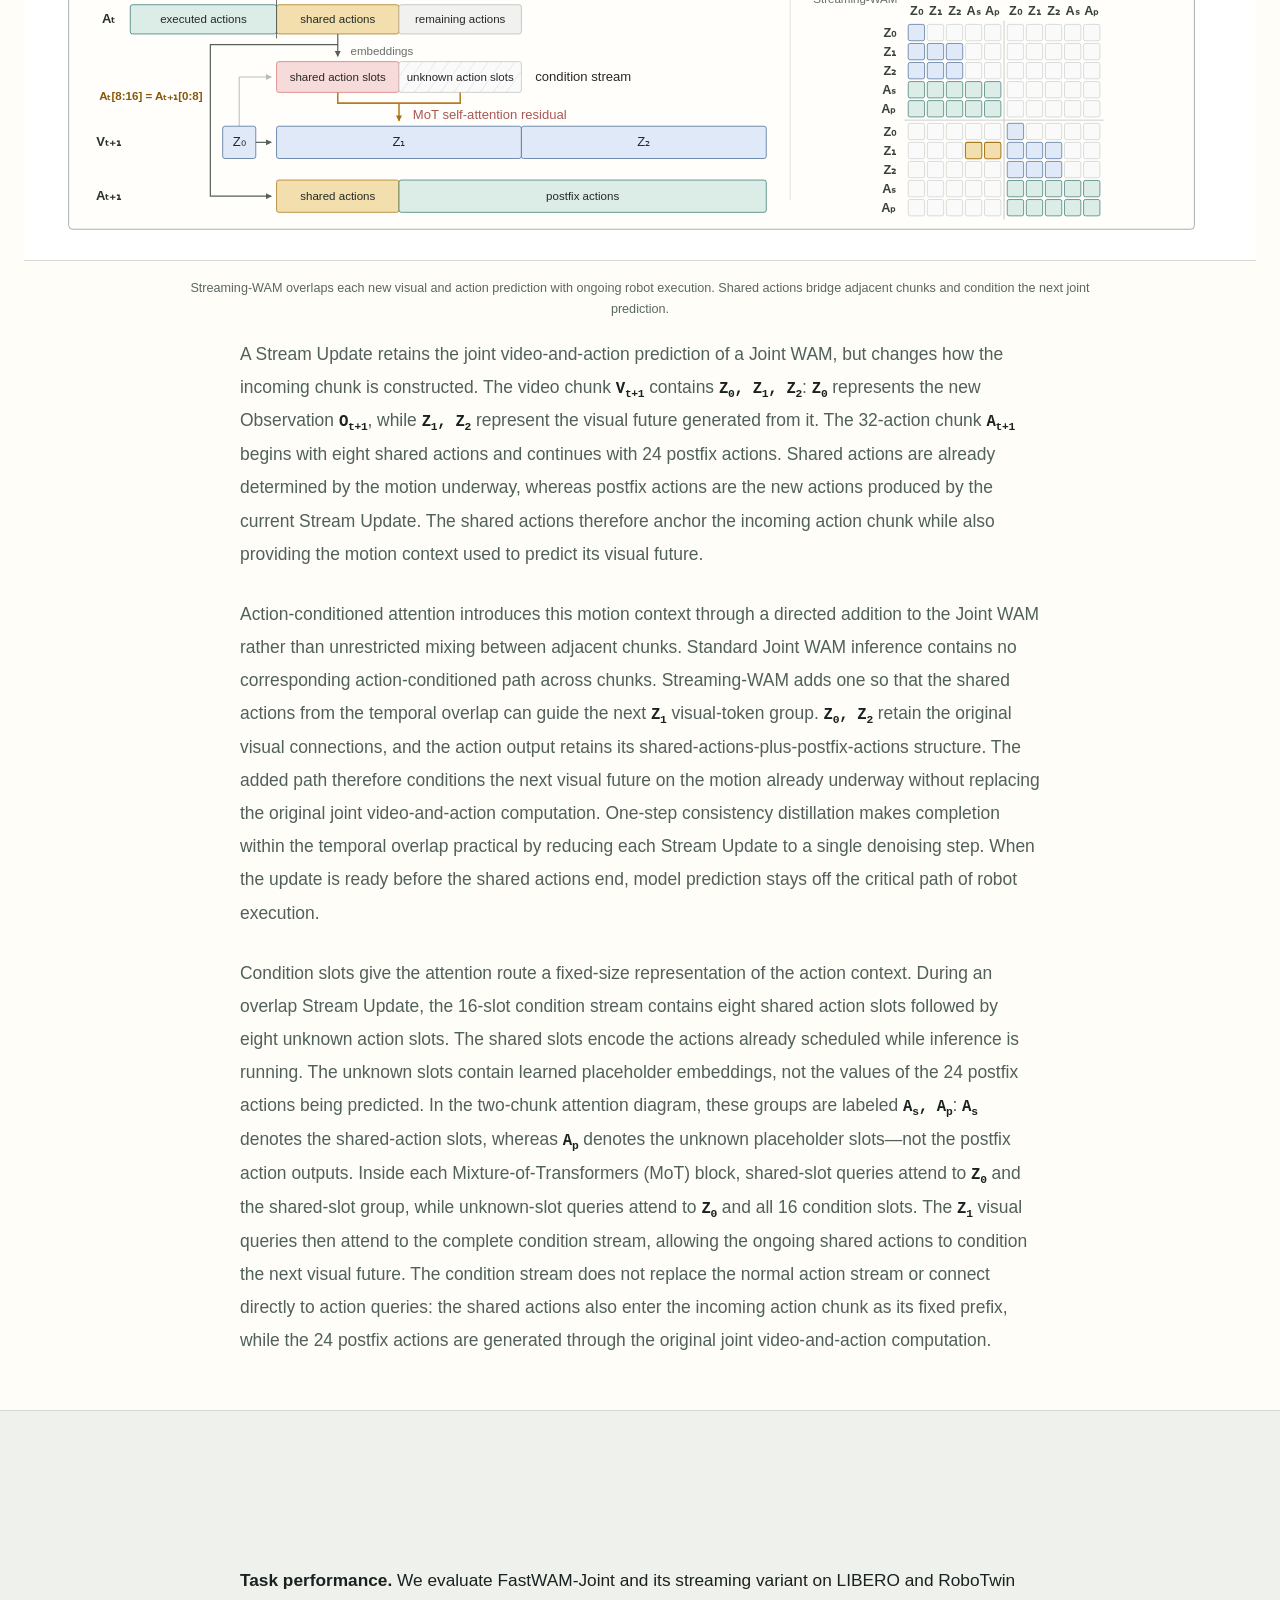
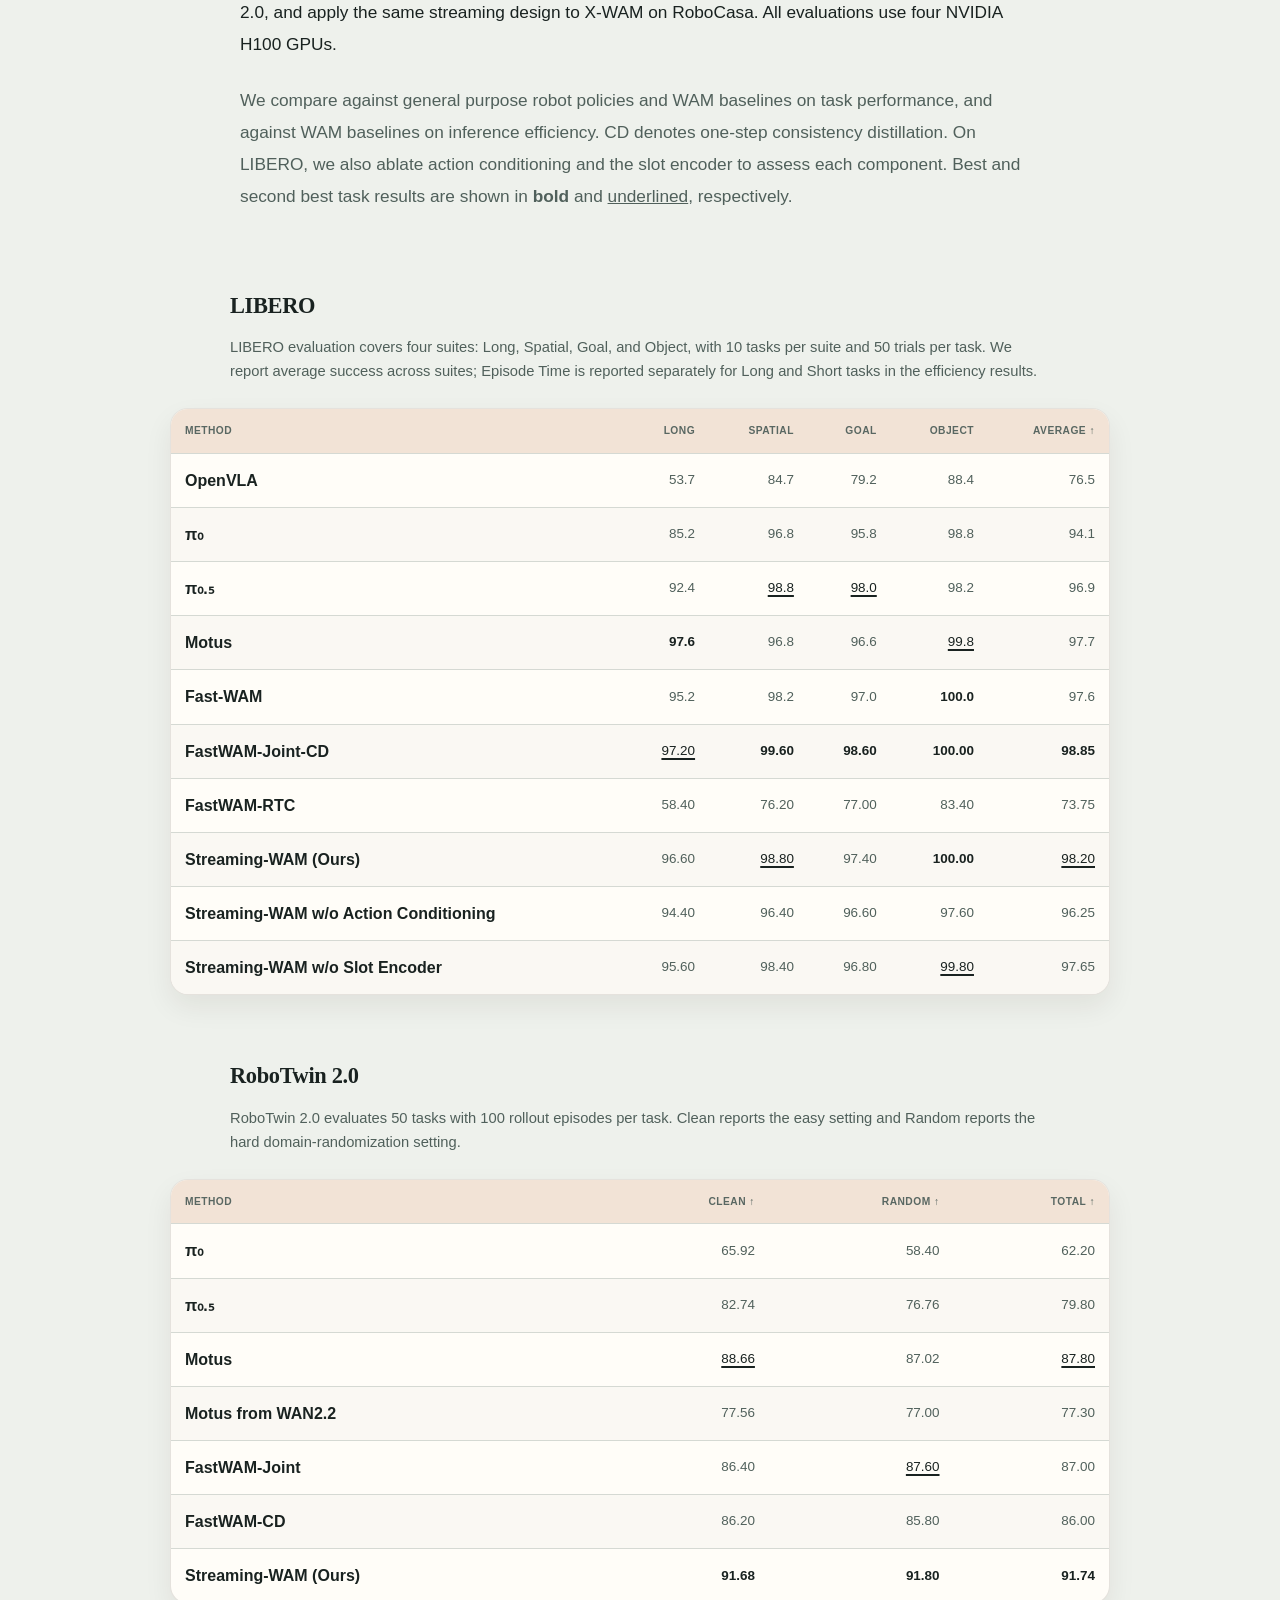
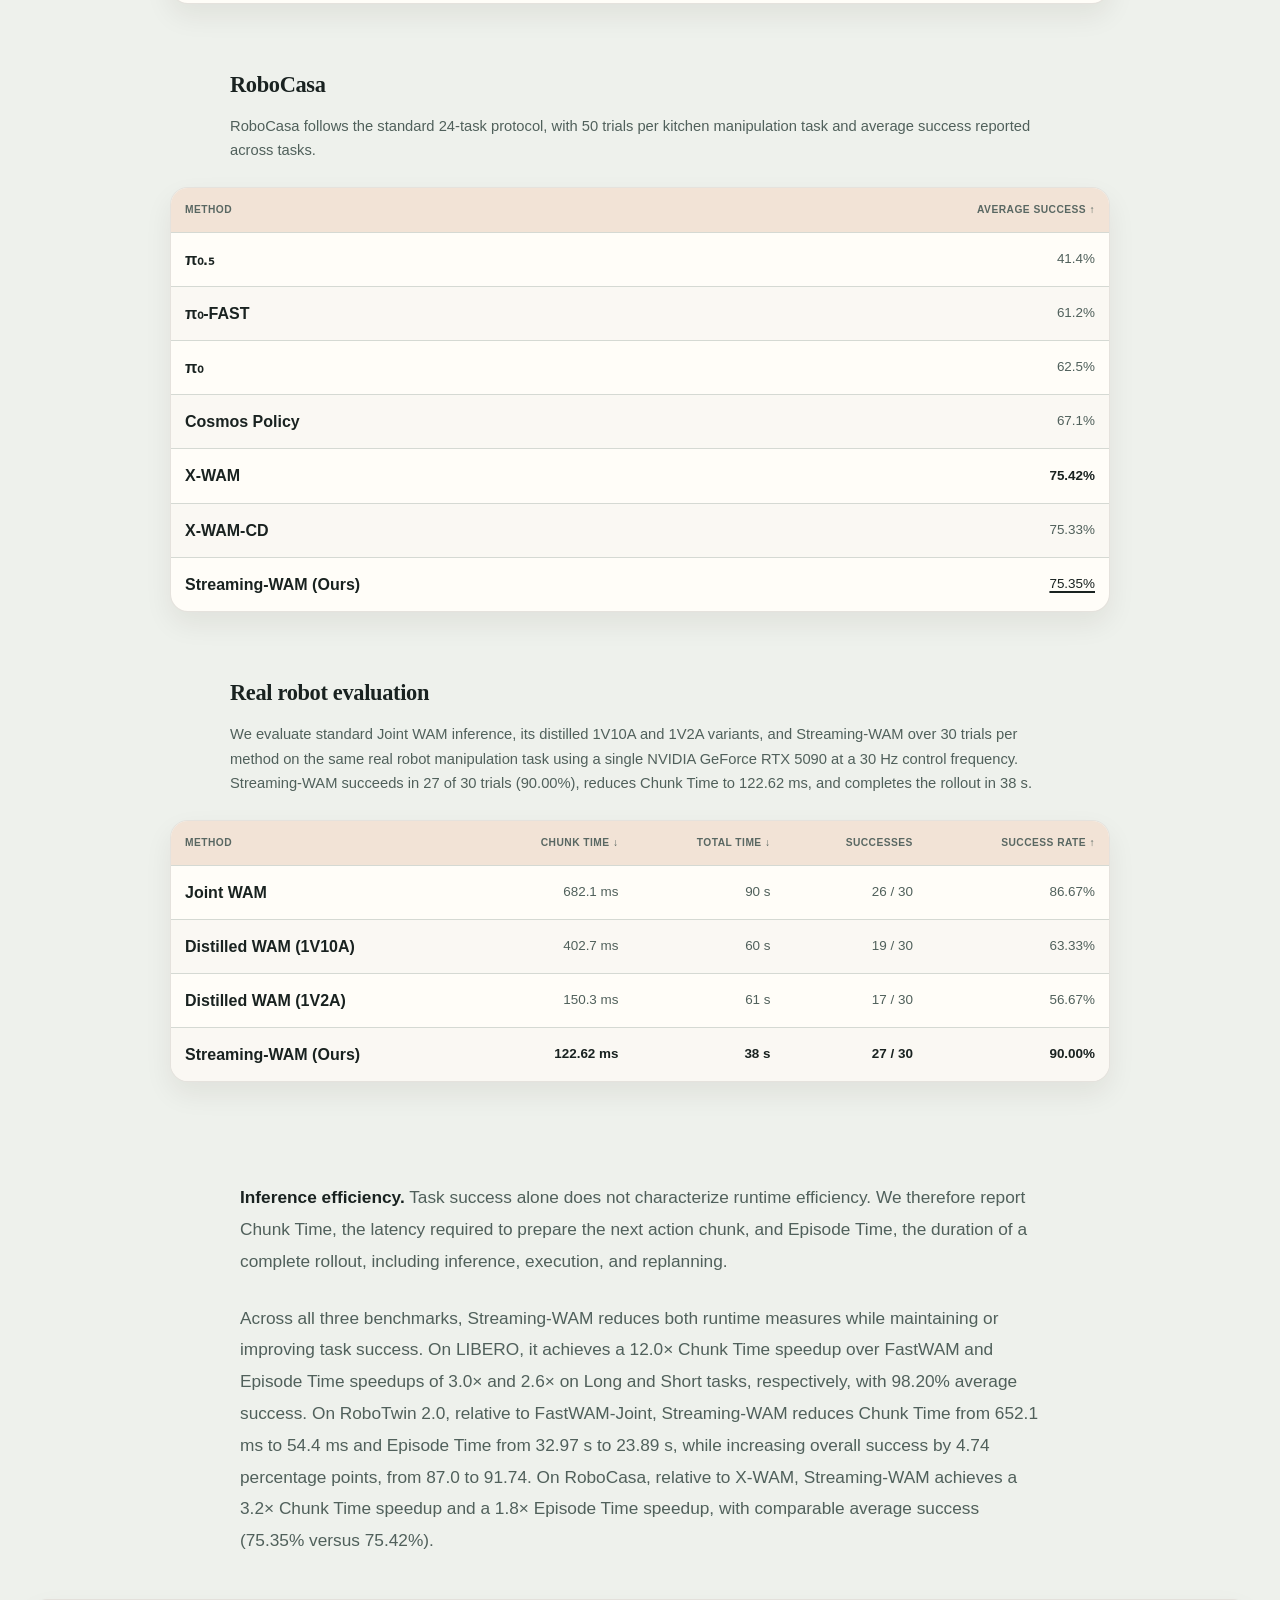
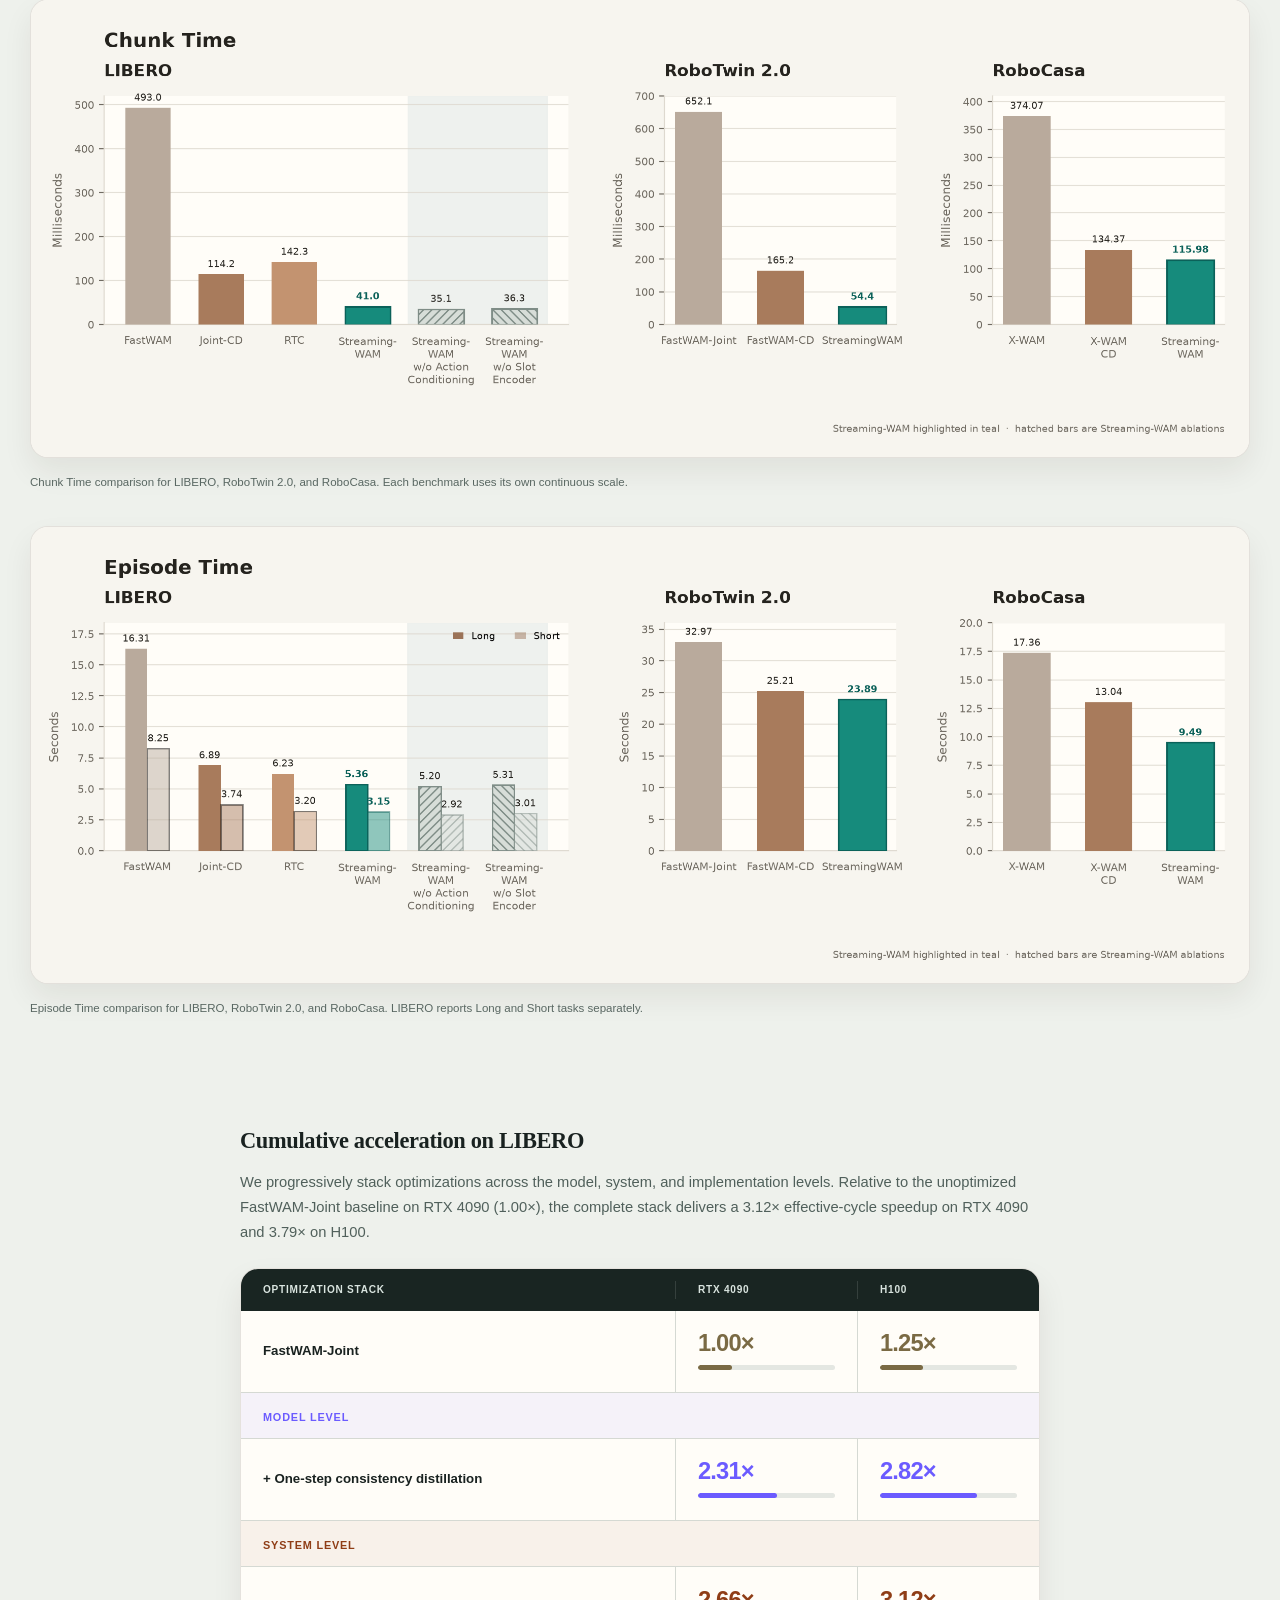
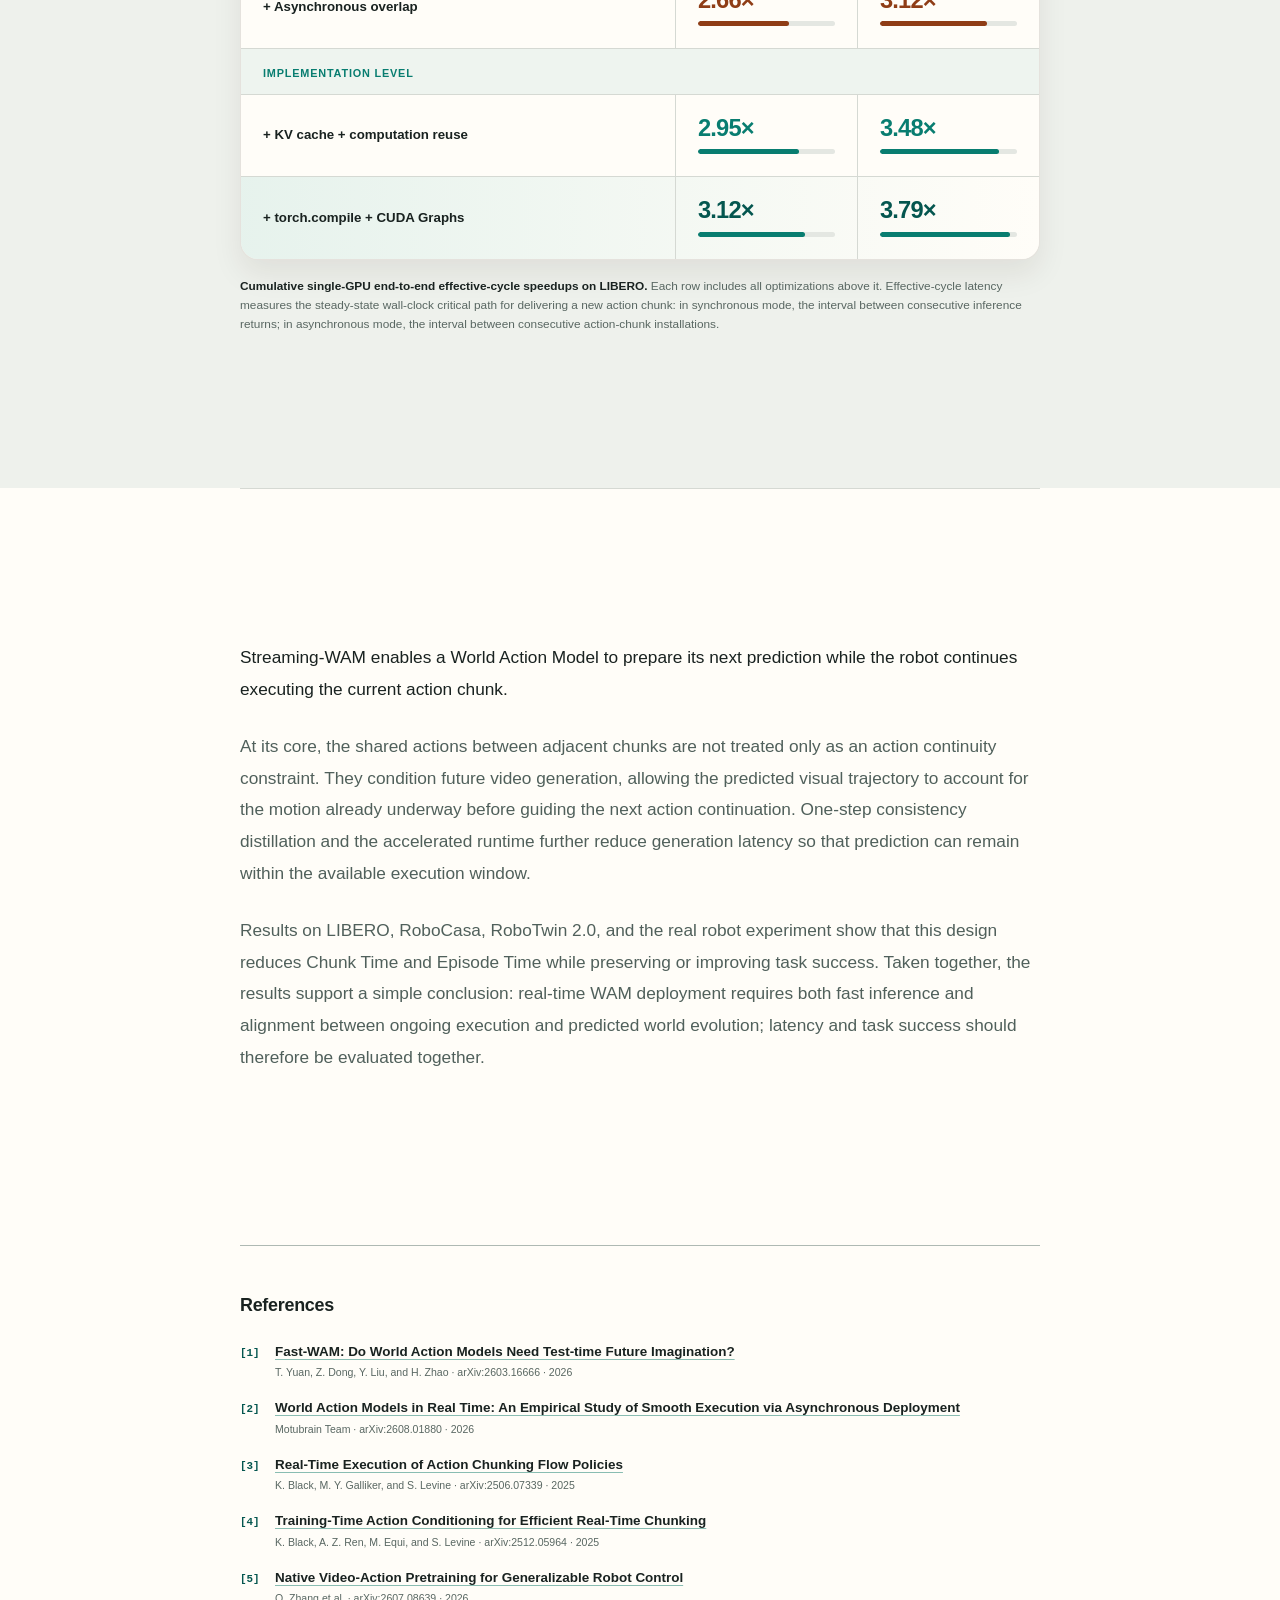
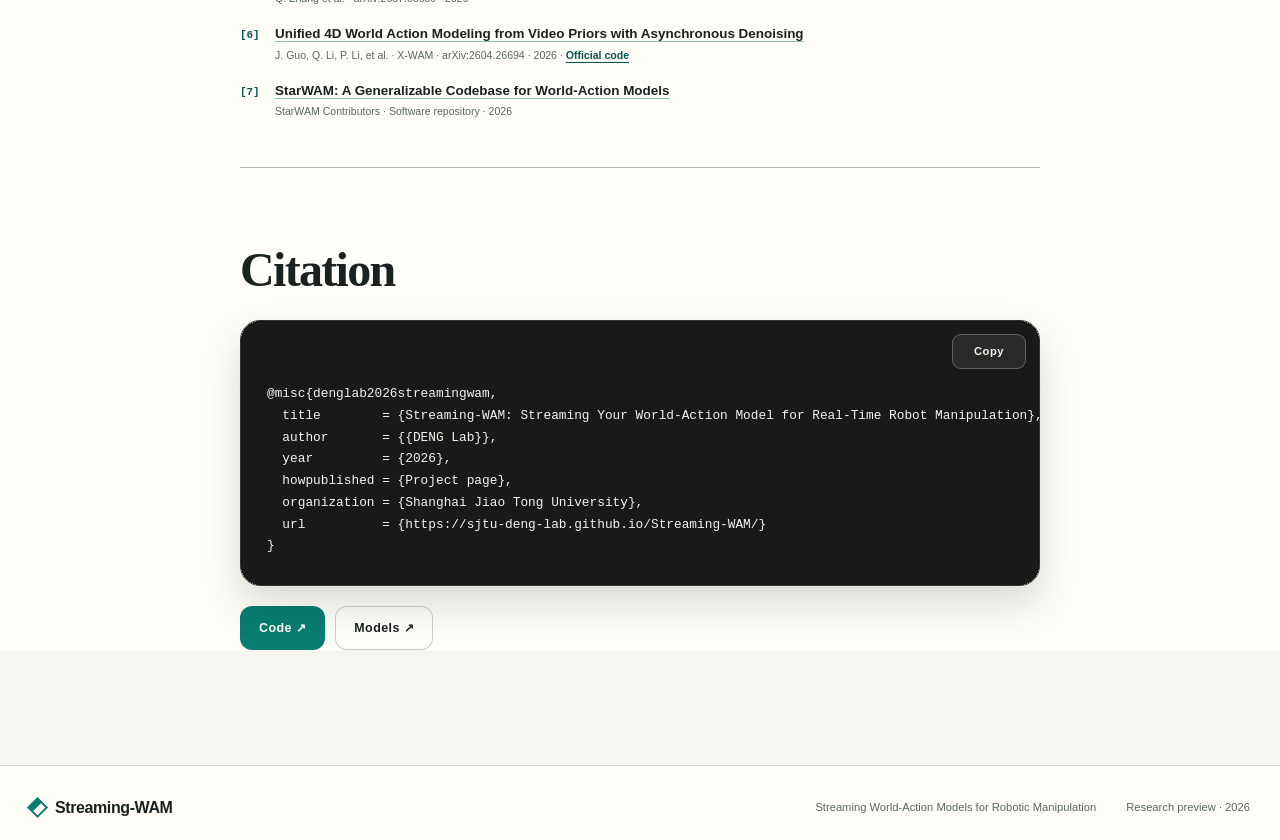
==== commit 3be38b37: "update test results" ====
--- a/docs/index.html
+++ b/docs/index.html
@@ -383,9 +383,9 @@
                 <caption>Real robot inference, rollout time, and task success</caption>
                 <thead><tr><th scope="col">Method</th><th scope="col">Chunk Time ↓</th><th scope="col">Total Time ↓</th><th scope="col">Successes</th><th scope="col">Success Rate ↑</th></tr></thead>
                 <tbody>
-                  <tr><th scope="row">Joint WAM</th><td>682.1 ms</td><td>90 s</td><td>23 / 30</td><td>76.67%</td></tr>
-                  <tr><th scope="row">Distilled WAM (1V10A)</th><td>402.7 ms</td><td>60 s</td><td>11 / 30</td><td>36.67%</td></tr>
-                  <tr><th scope="row">Distilled WAM (1V2A)</th><td>150.3 ms</td><td>61 s</td><td>16 / 30</td><td>53.33%</td></tr>
+                  <tr><th scope="row">Joint WAM</th><td>682.1 ms</td><td>90 s</td><td>26 / 30</td><td>86.67%</td></tr>
+                  <tr><th scope="row">Distilled WAM (1V10A)</th><td>402.7 ms</td><td>60 s</td><td>19 / 30</td><td>63.33%</td></tr>
+                  <tr><th scope="row">Distilled WAM (1V2A)</th><td>150.3 ms</td><td>61 s</td><td>17 / 30</td><td>56.67%</td></tr>
                   <tr><th scope="row">Streaming-WAM (Ours)</th><td><strong>122.62 ms</strong></td><td><strong>38 s</strong></td><td><strong>27 / 30</strong></td><td><strong>90.00%</strong></td></tr>
                 </tbody>
               </table>
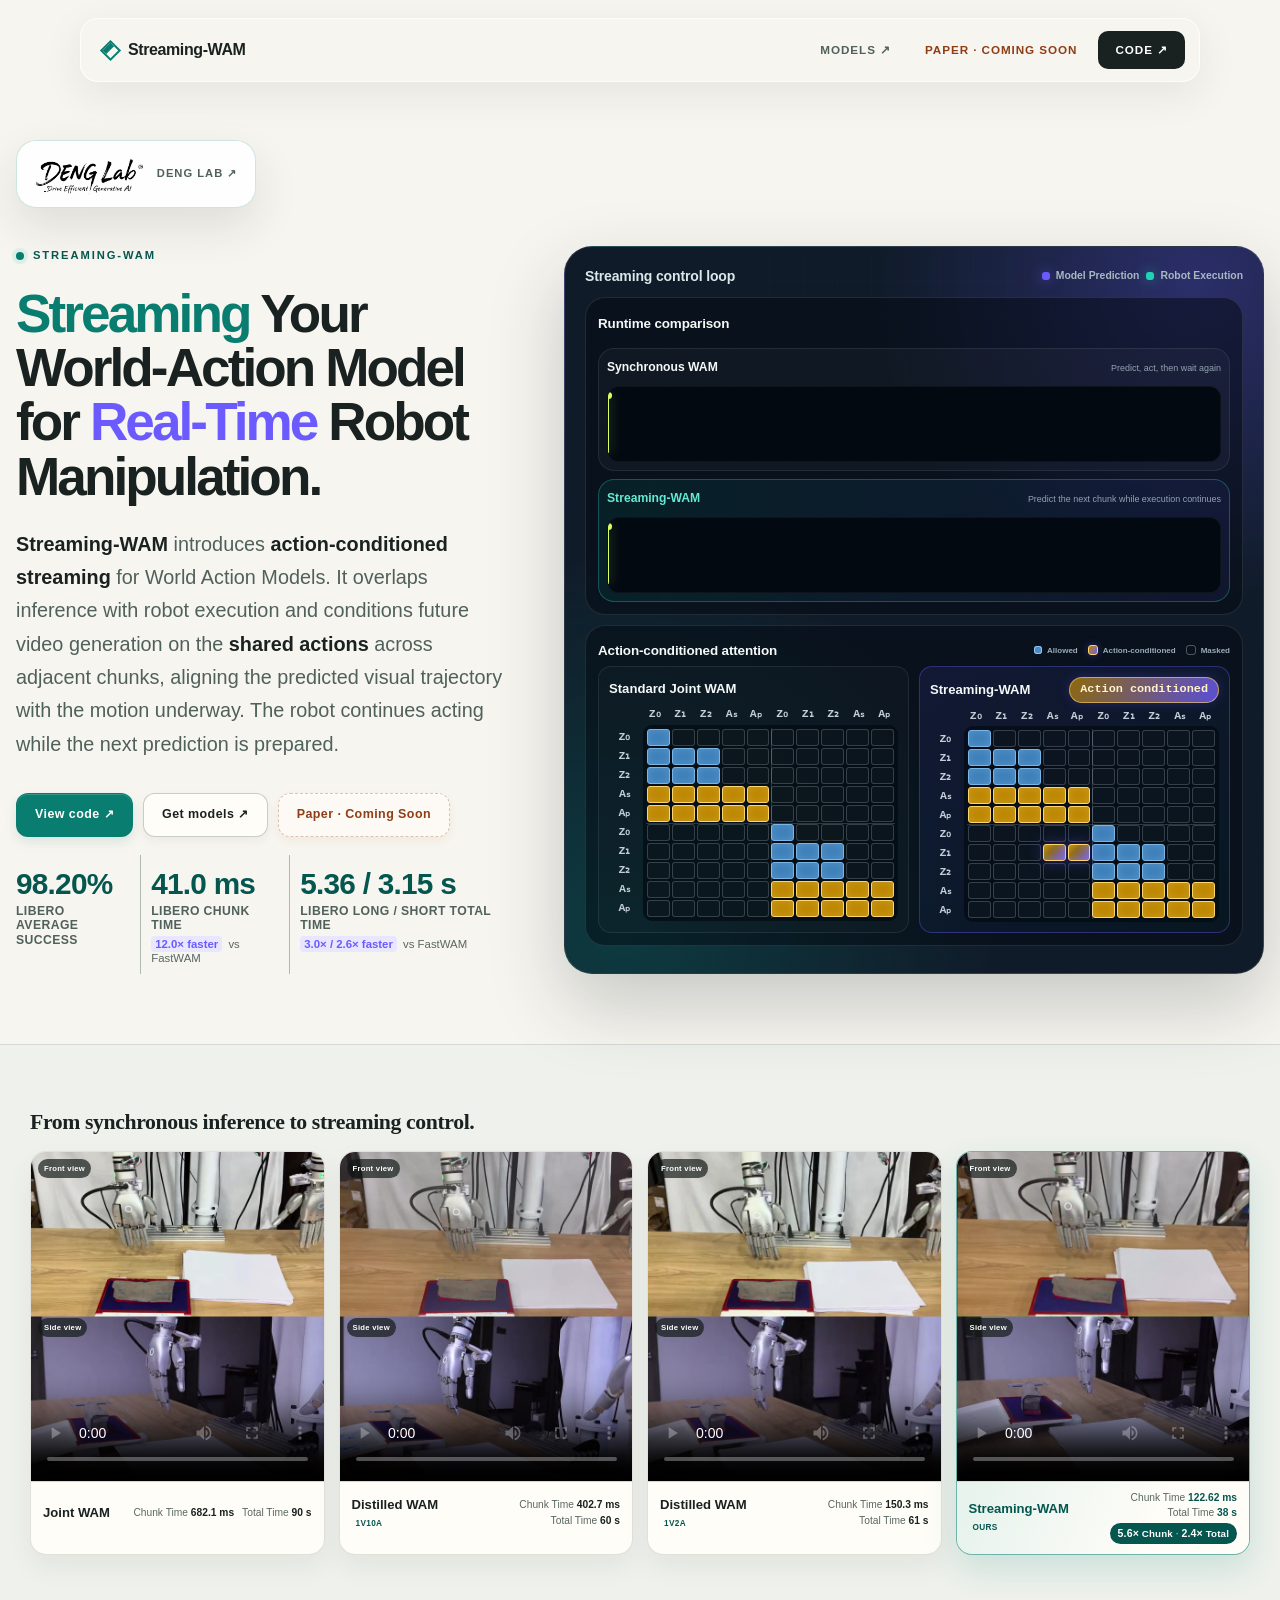
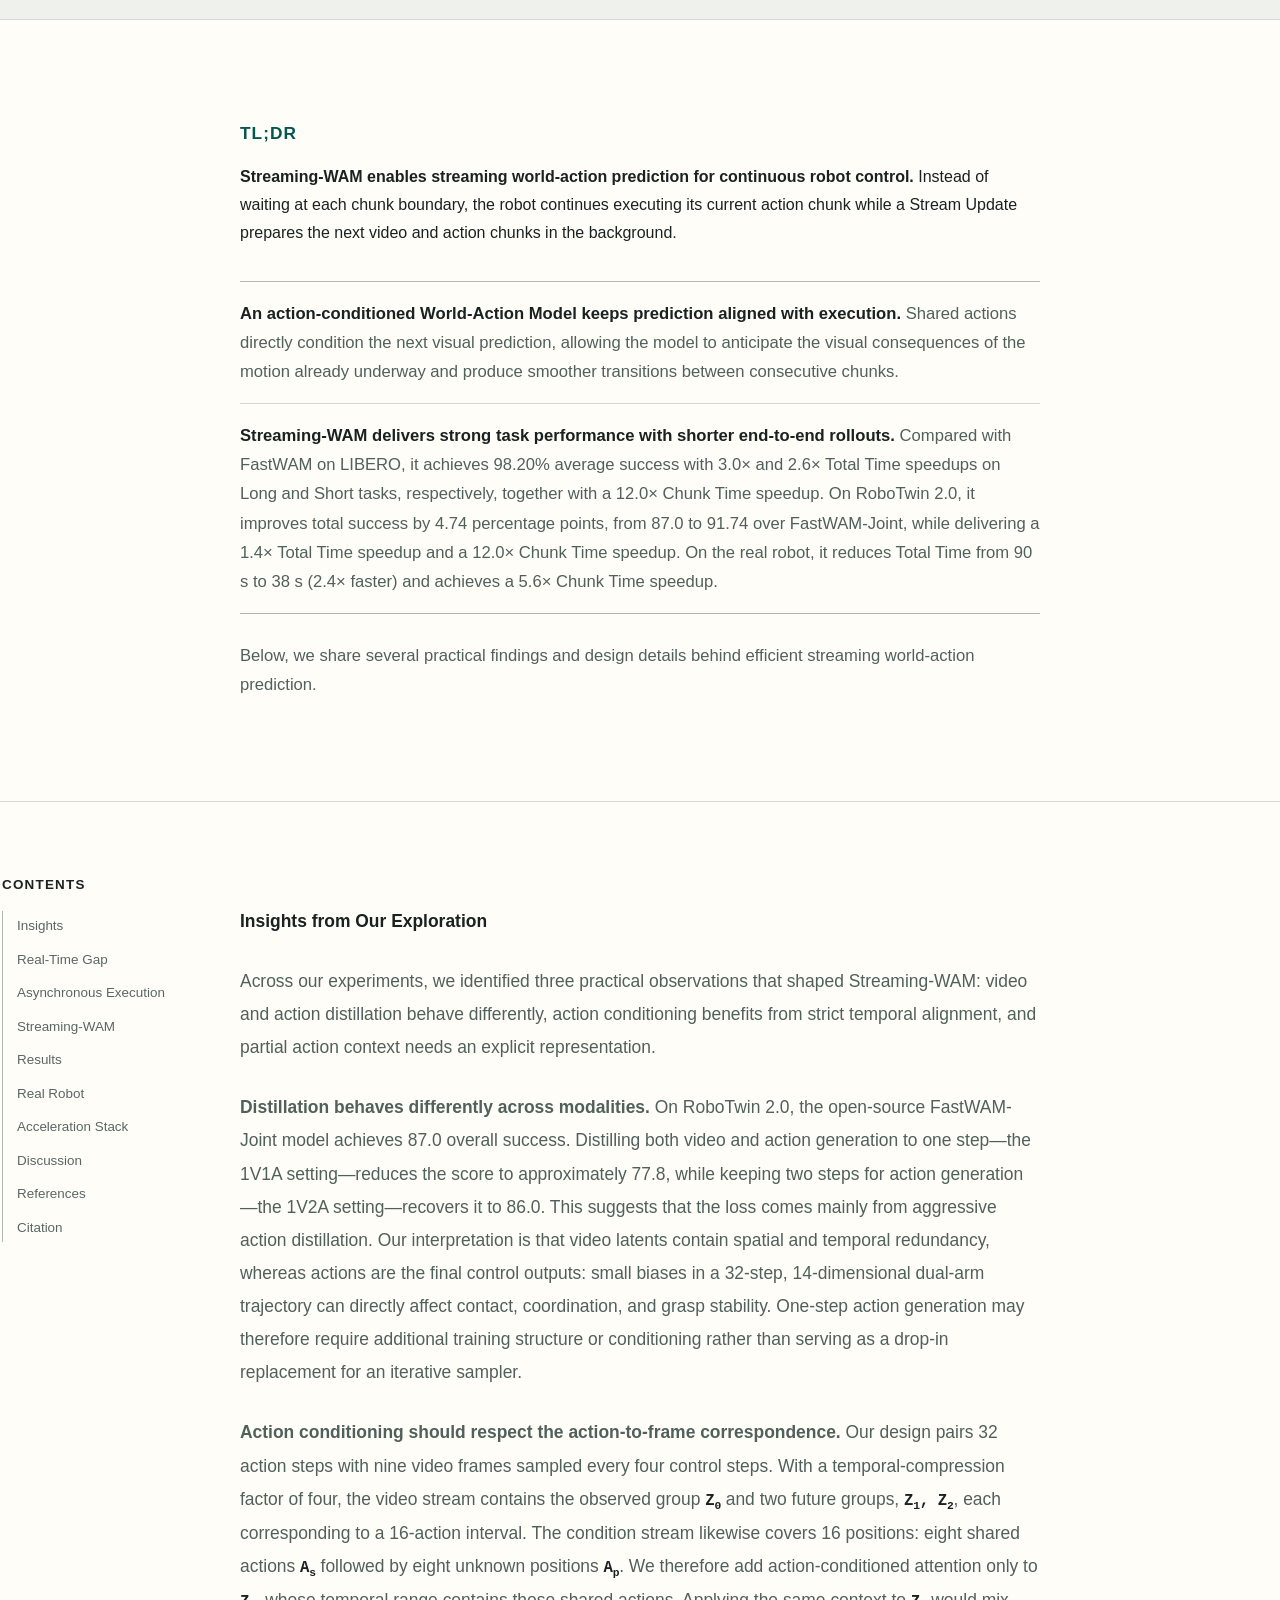
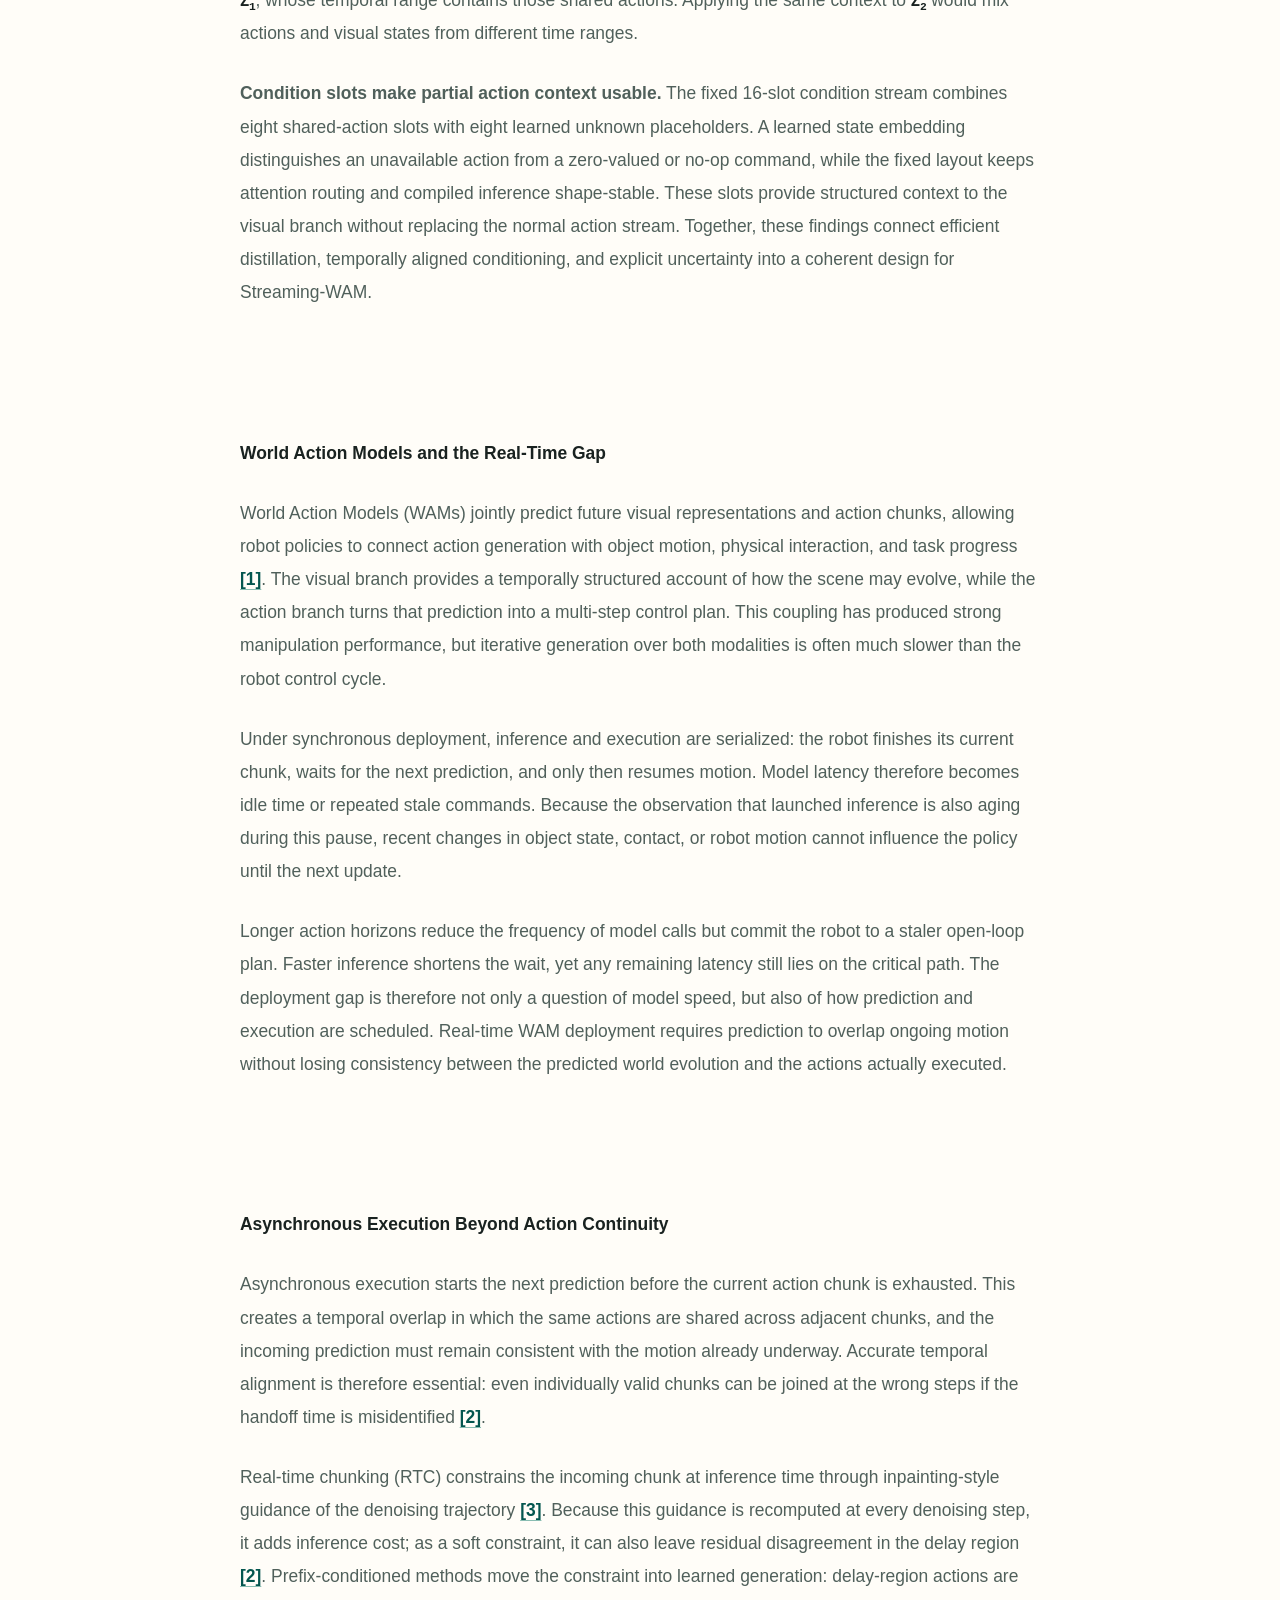
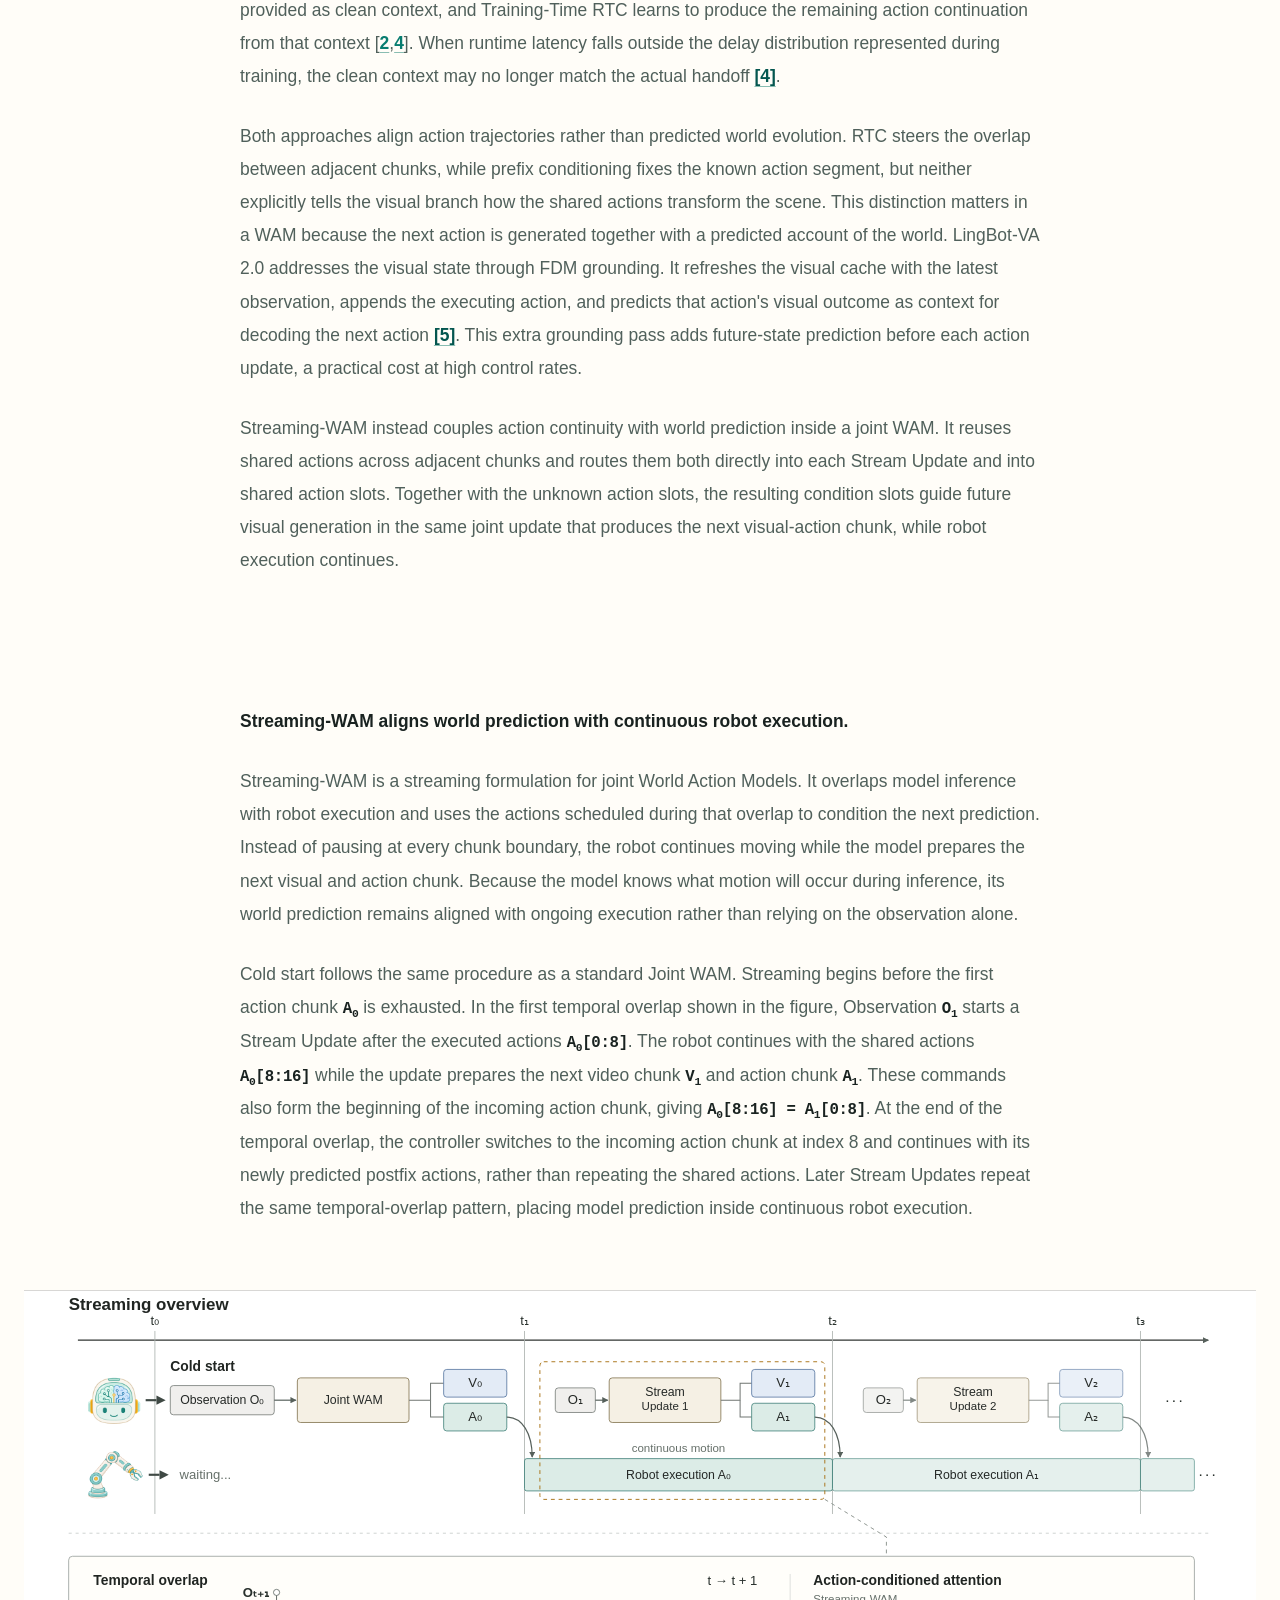
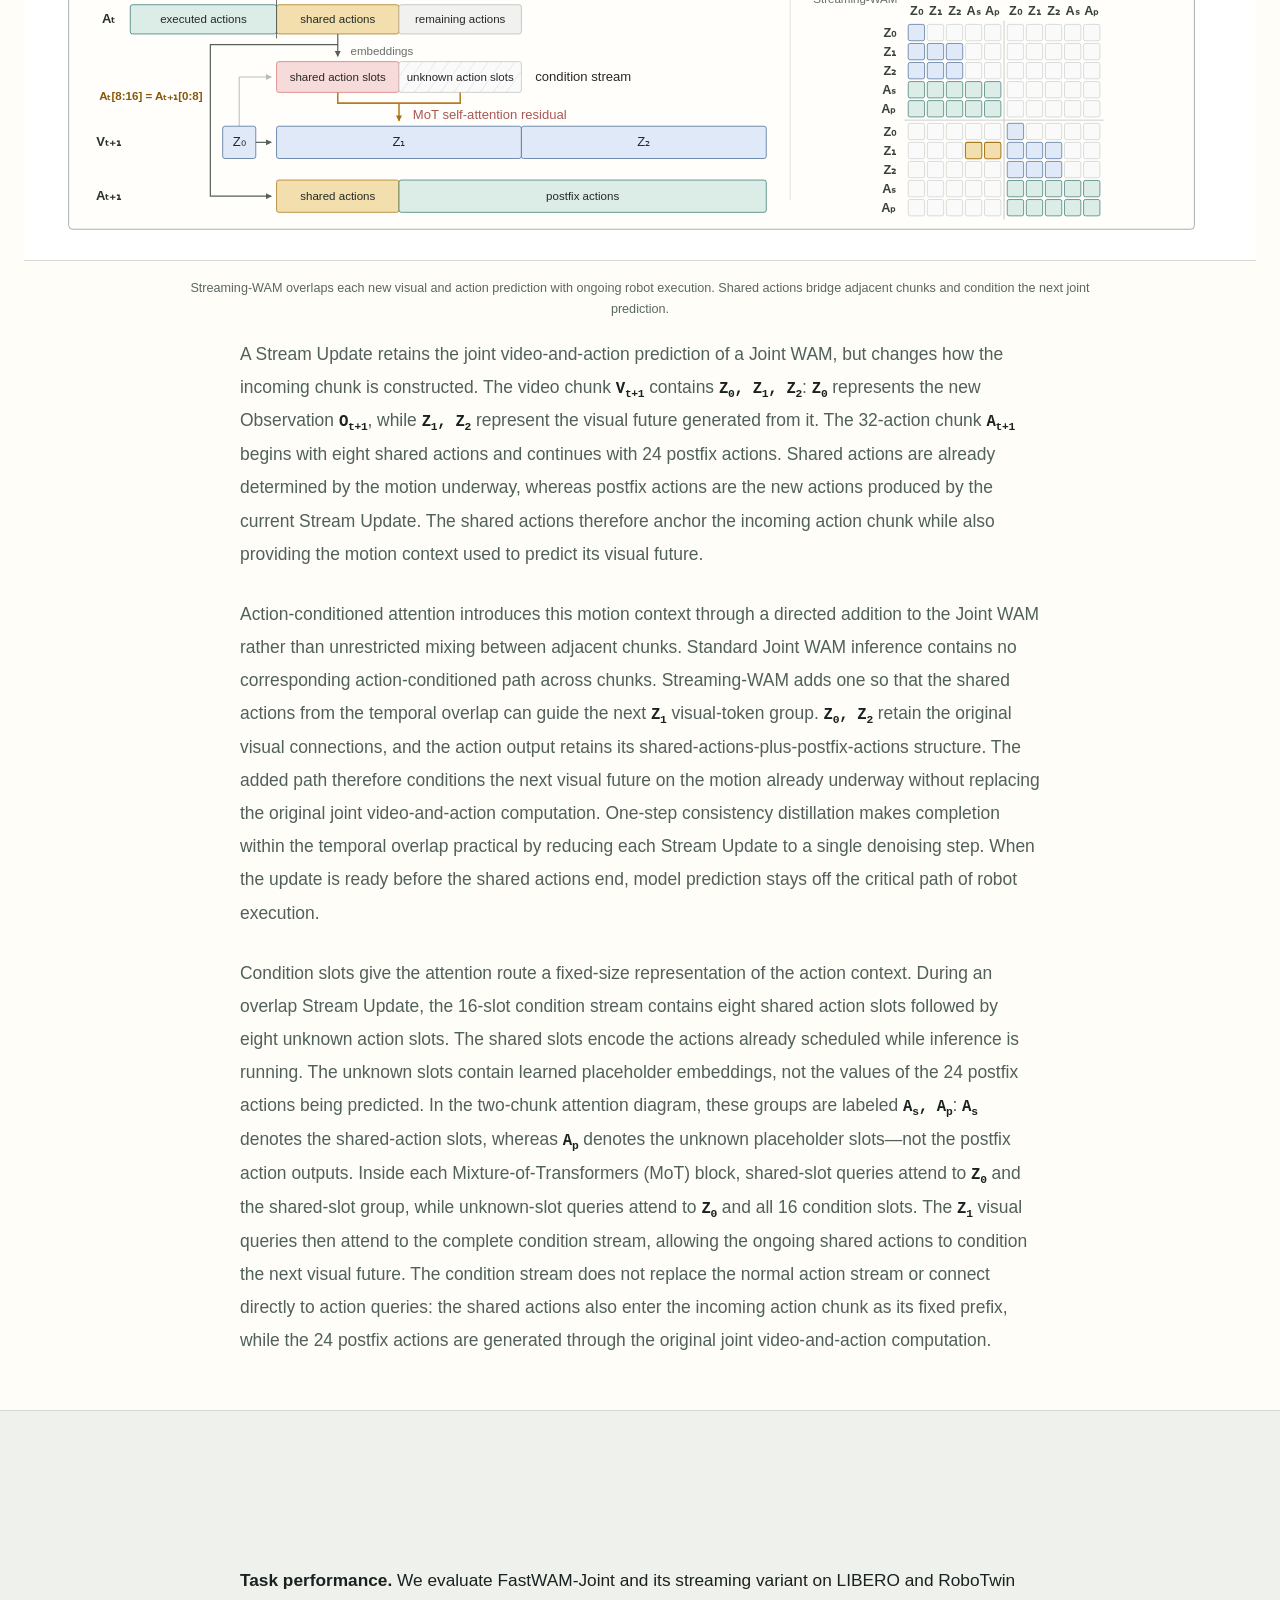
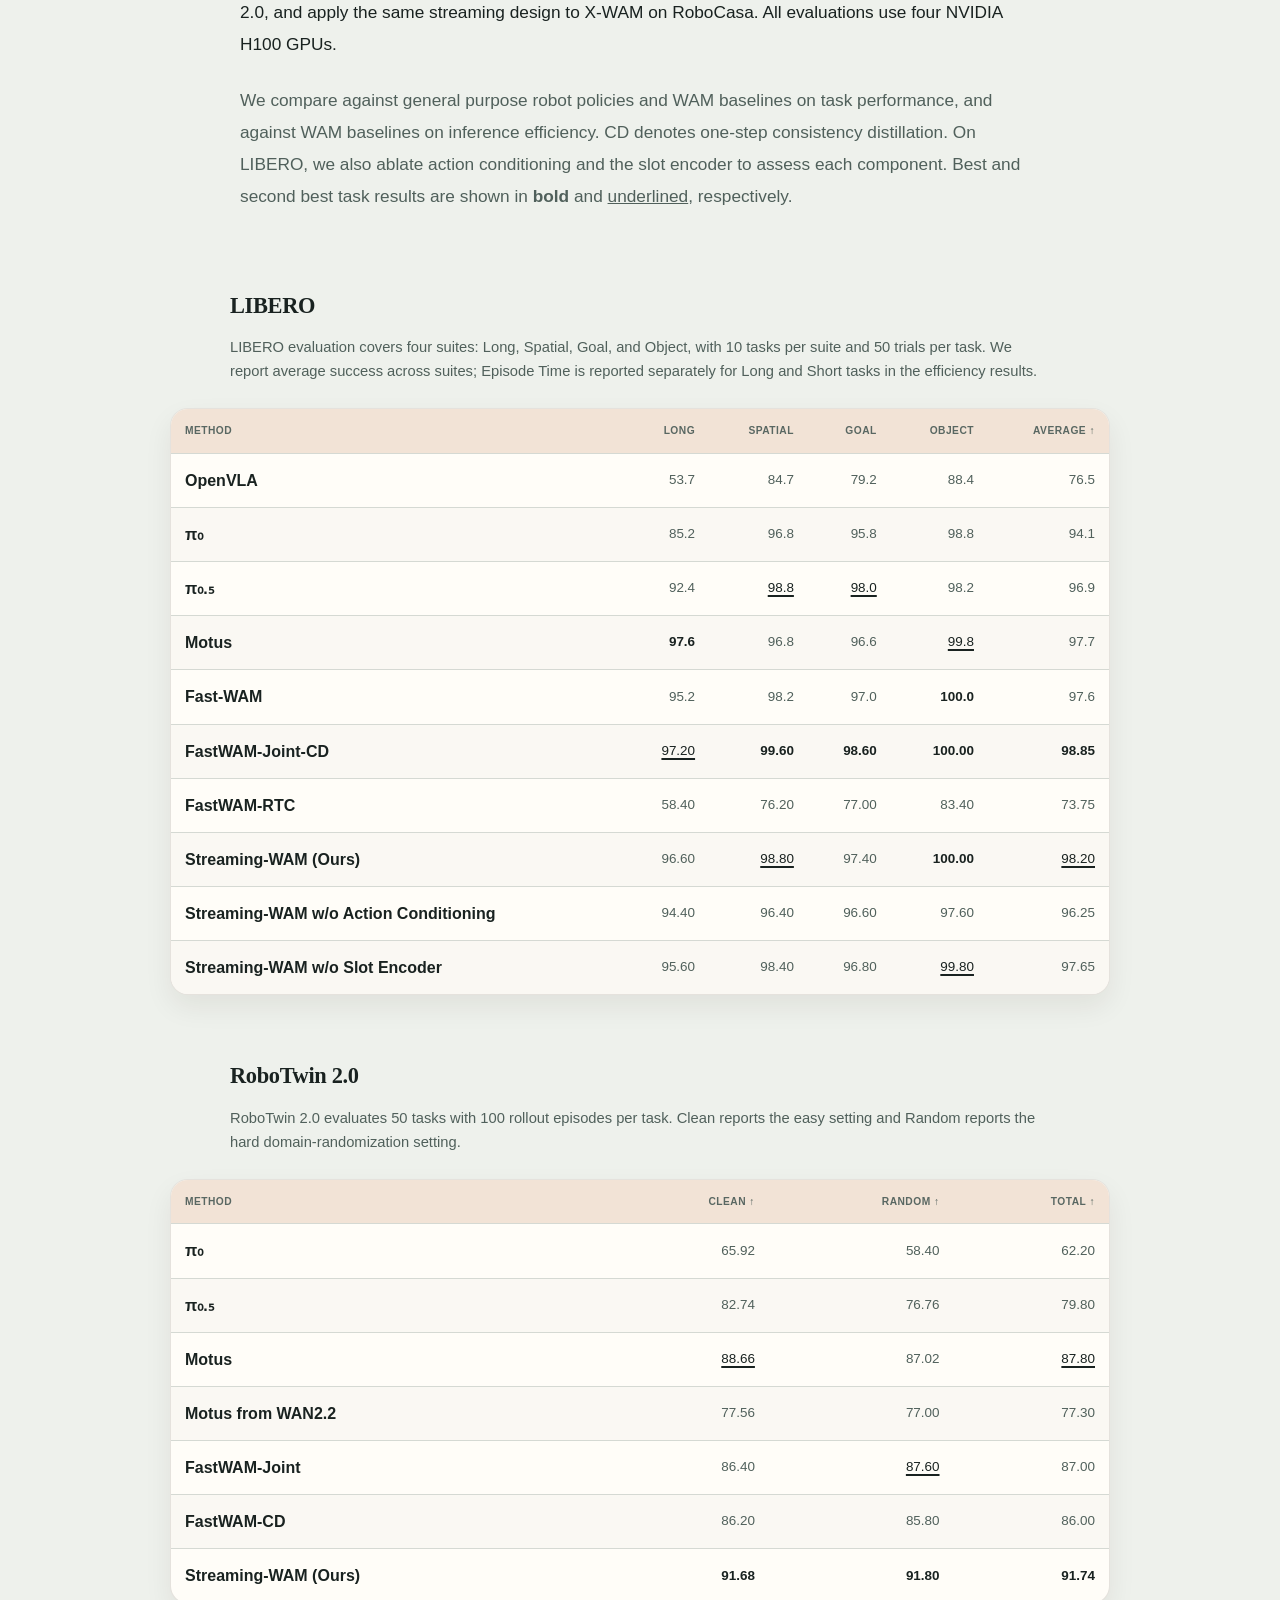
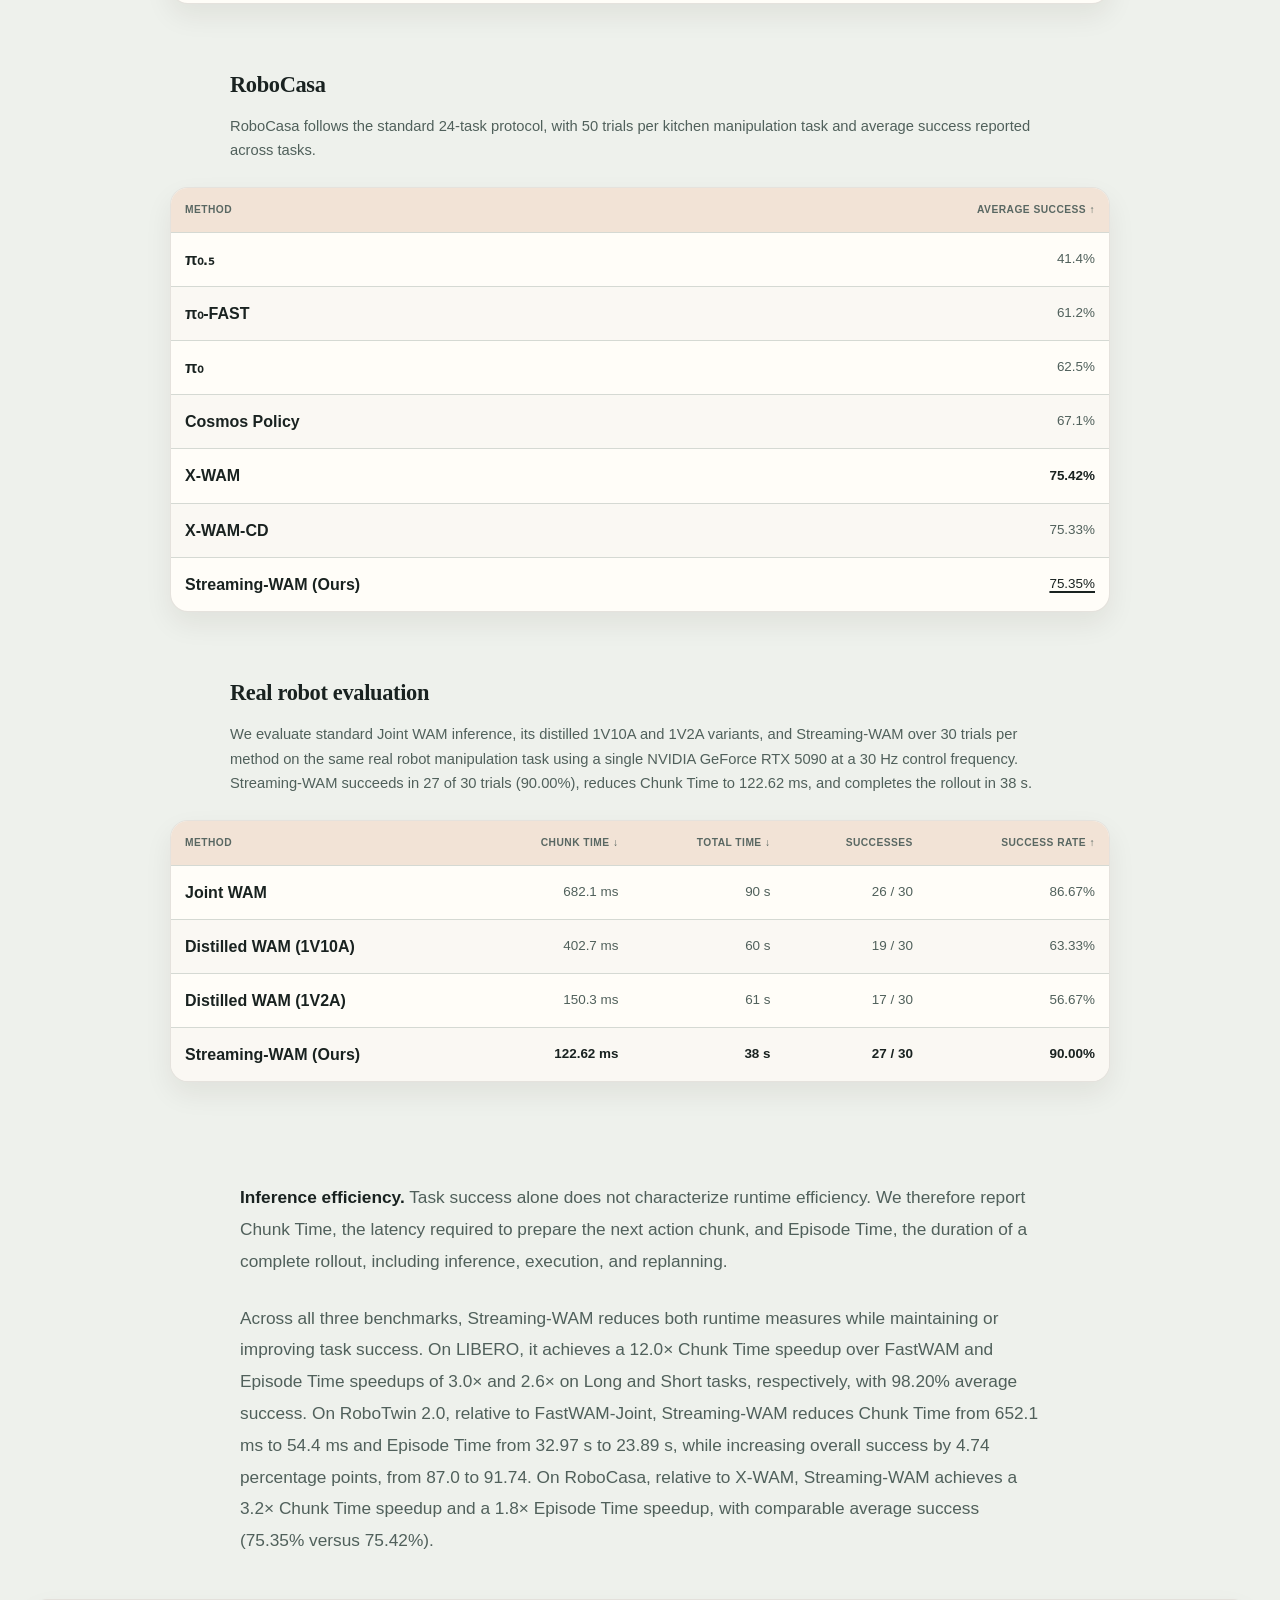
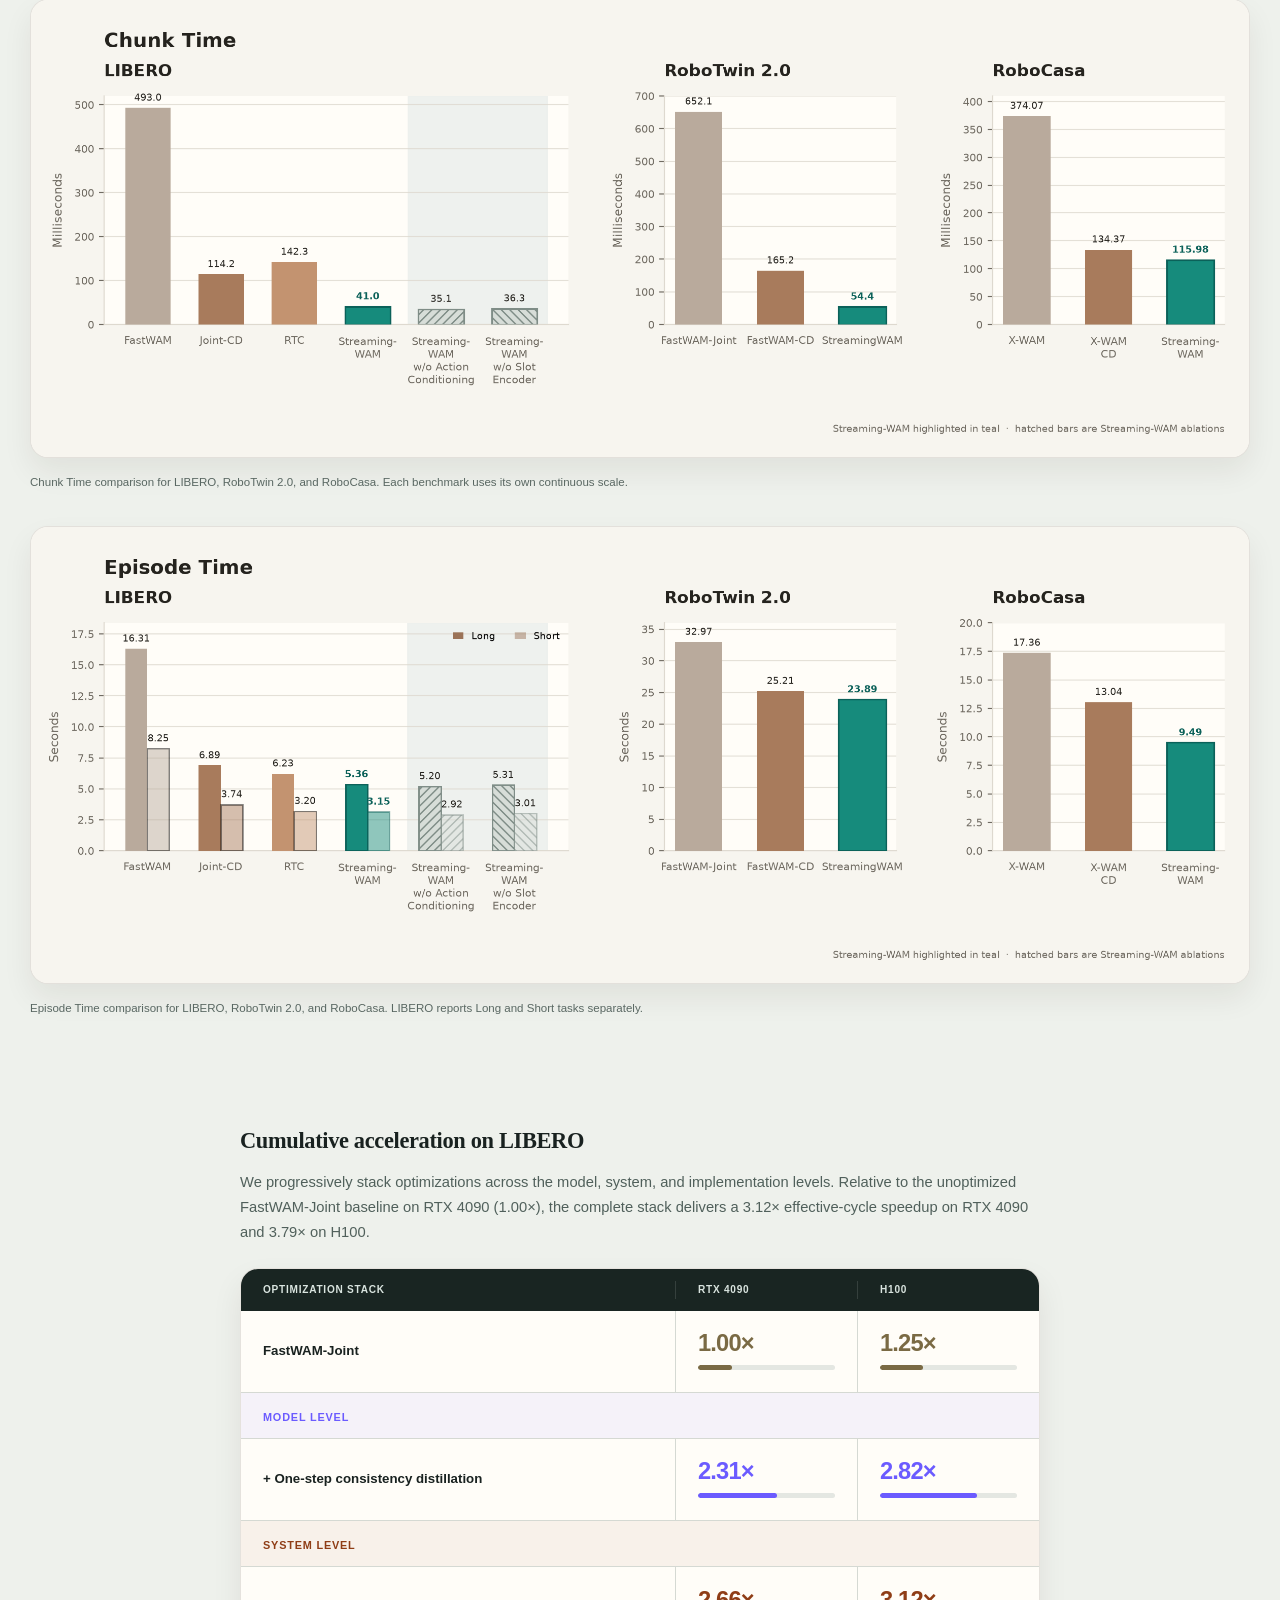
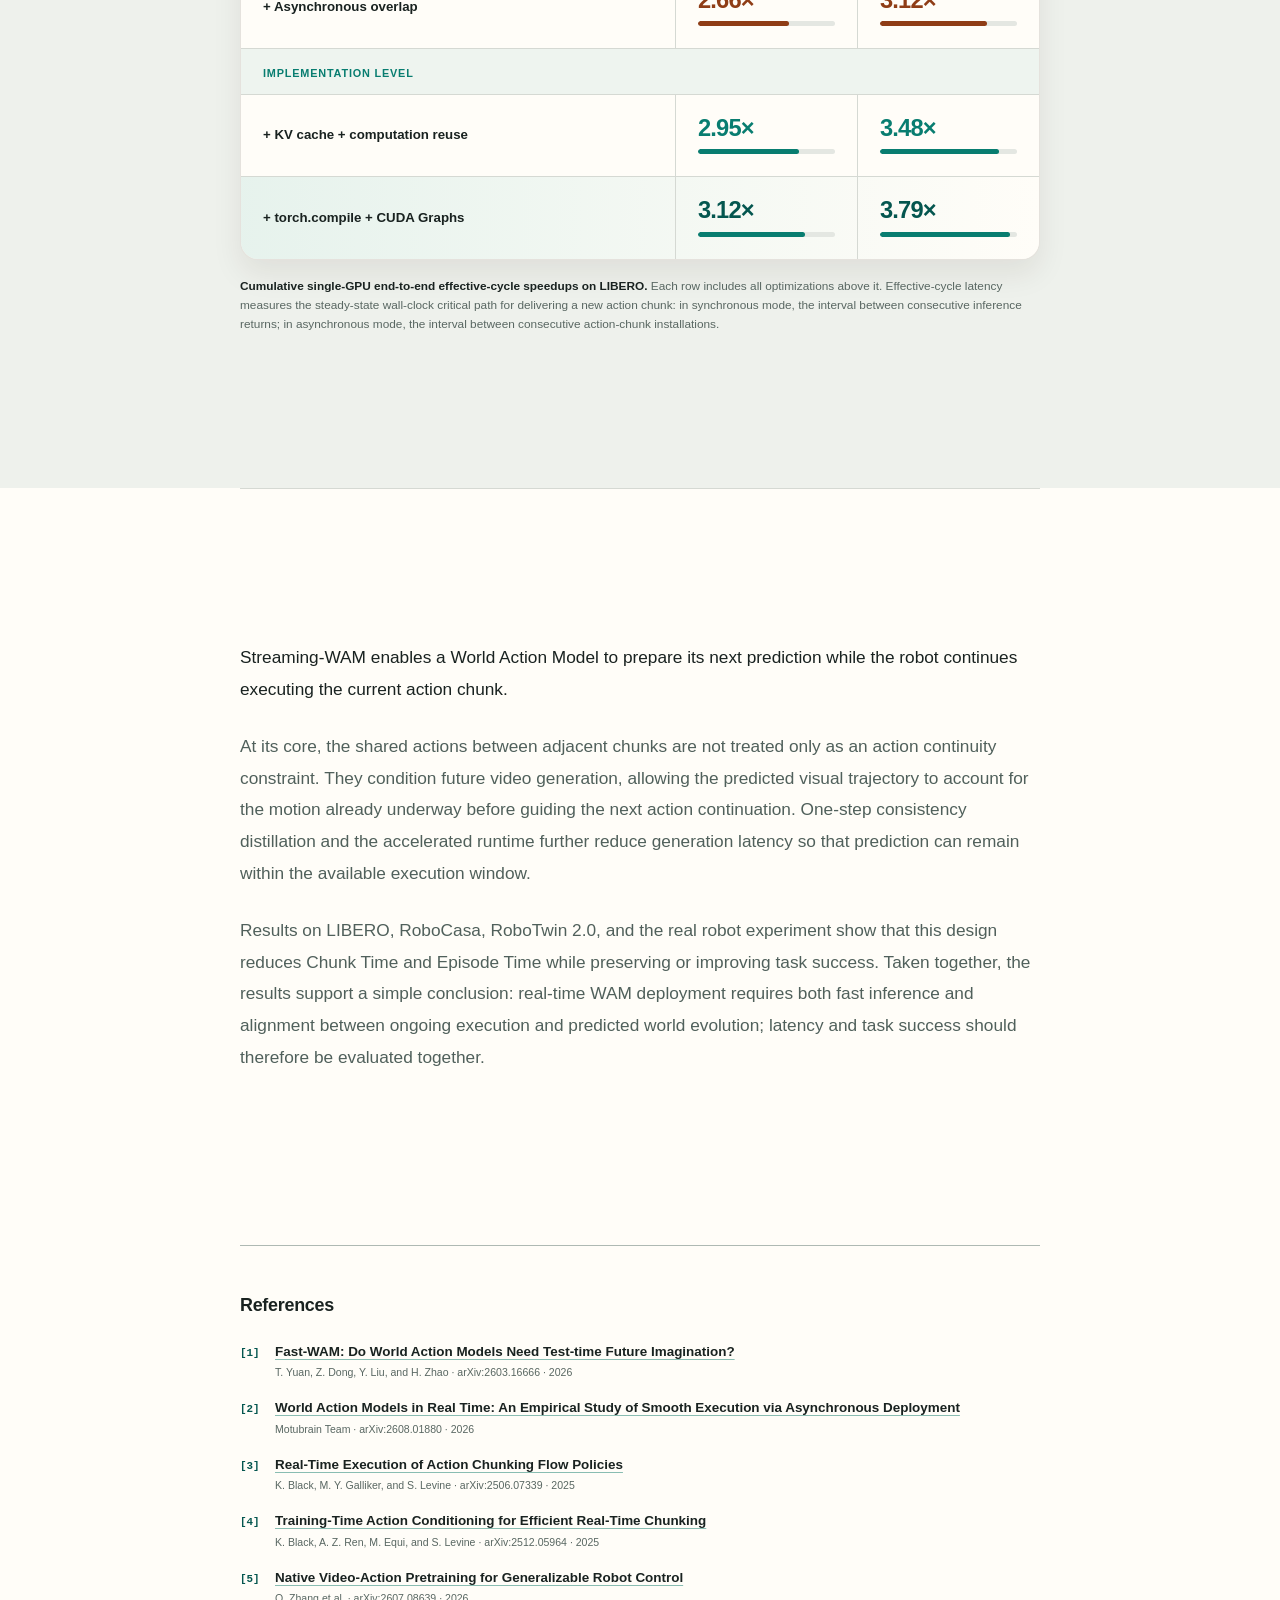
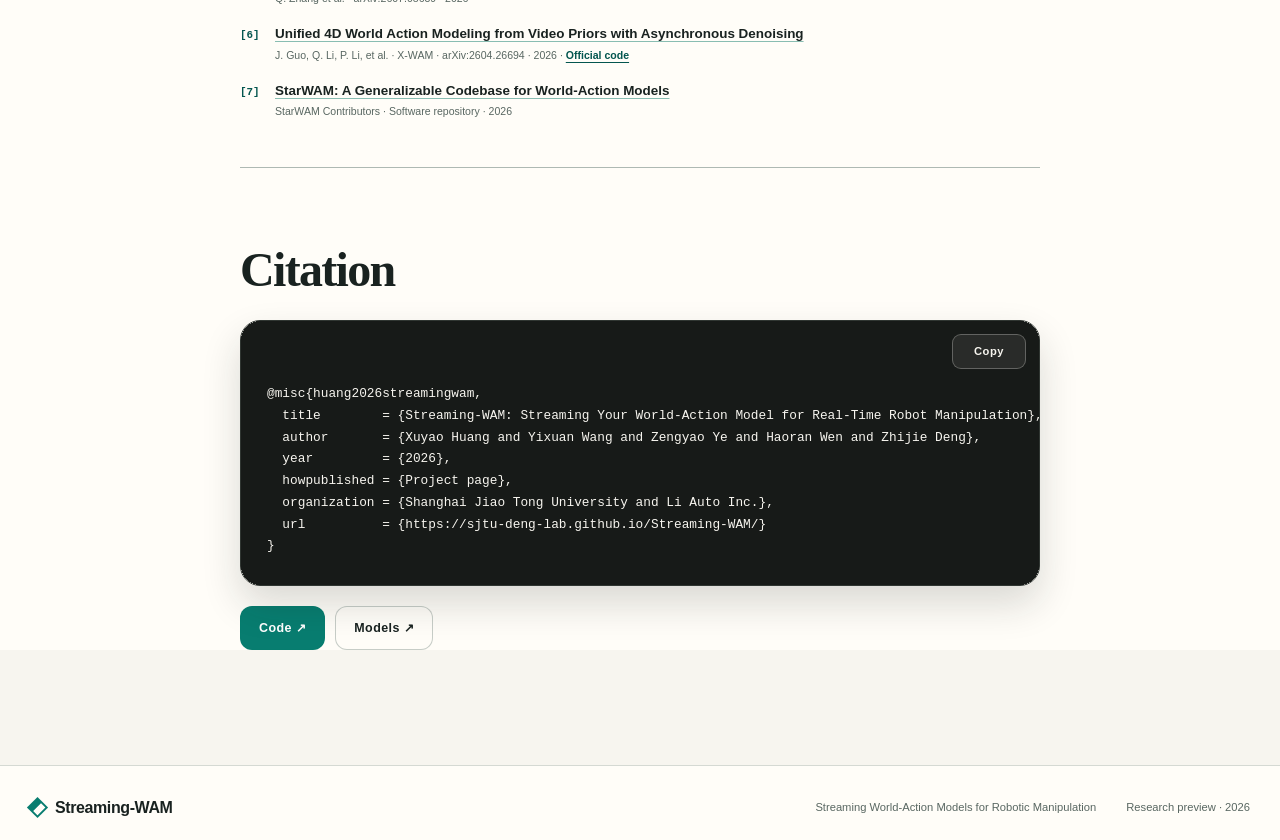
==== commit bf95a02f: "docs: update Streaming-WAM citation authors" ====
--- a/docs/index.html
+++ b/docs/index.html
@@ -547,12 +547,12 @@
             <h2 id="citation-title">Citation</h2>
             <div class="citation-card">
               <button class="citation-copy" type="button" aria-label="Copy BibTeX citation">Copy</button>
-              <pre><code id="citation-bibtex">@misc{denglab2026streamingwam,
+              <pre><code id="citation-bibtex">@misc{huang2026streamingwam,
   title        = {Streaming-WAM: Streaming Your World-Action Model for Real-Time Robot Manipulation},
-  author       = {{DENG Lab}},
+  author       = {Xuyao Huang and Yixuan Wang and Zengyao Ye and Haoran Wen and Zhijie Deng},
   year         = {2026},
   howpublished = {Project page},
-  organization = {Shanghai Jiao Tong University},
+  organization = {Shanghai Jiao Tong University and Li Auto Inc.},
   url          = {https://sjtu-deng-lab.github.io/Streaming-WAM/}
 }</code></pre>
             </div>
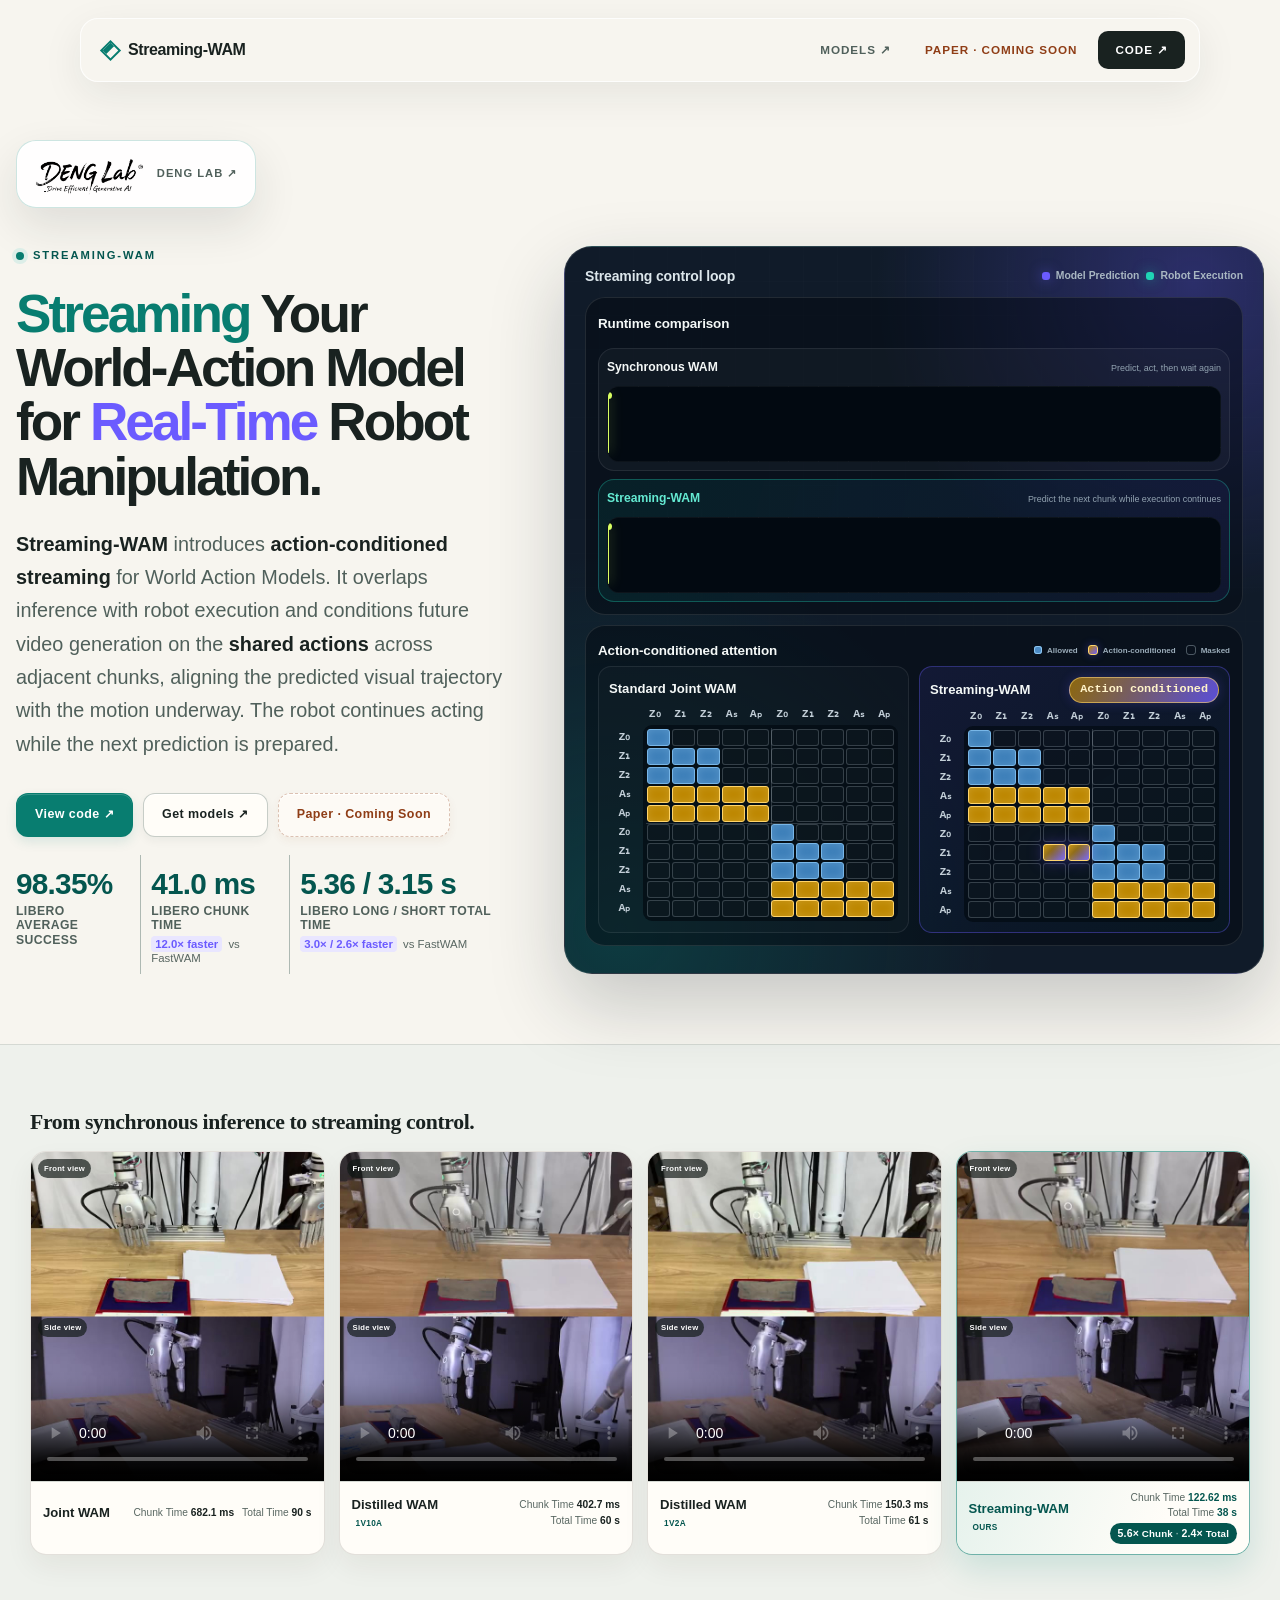
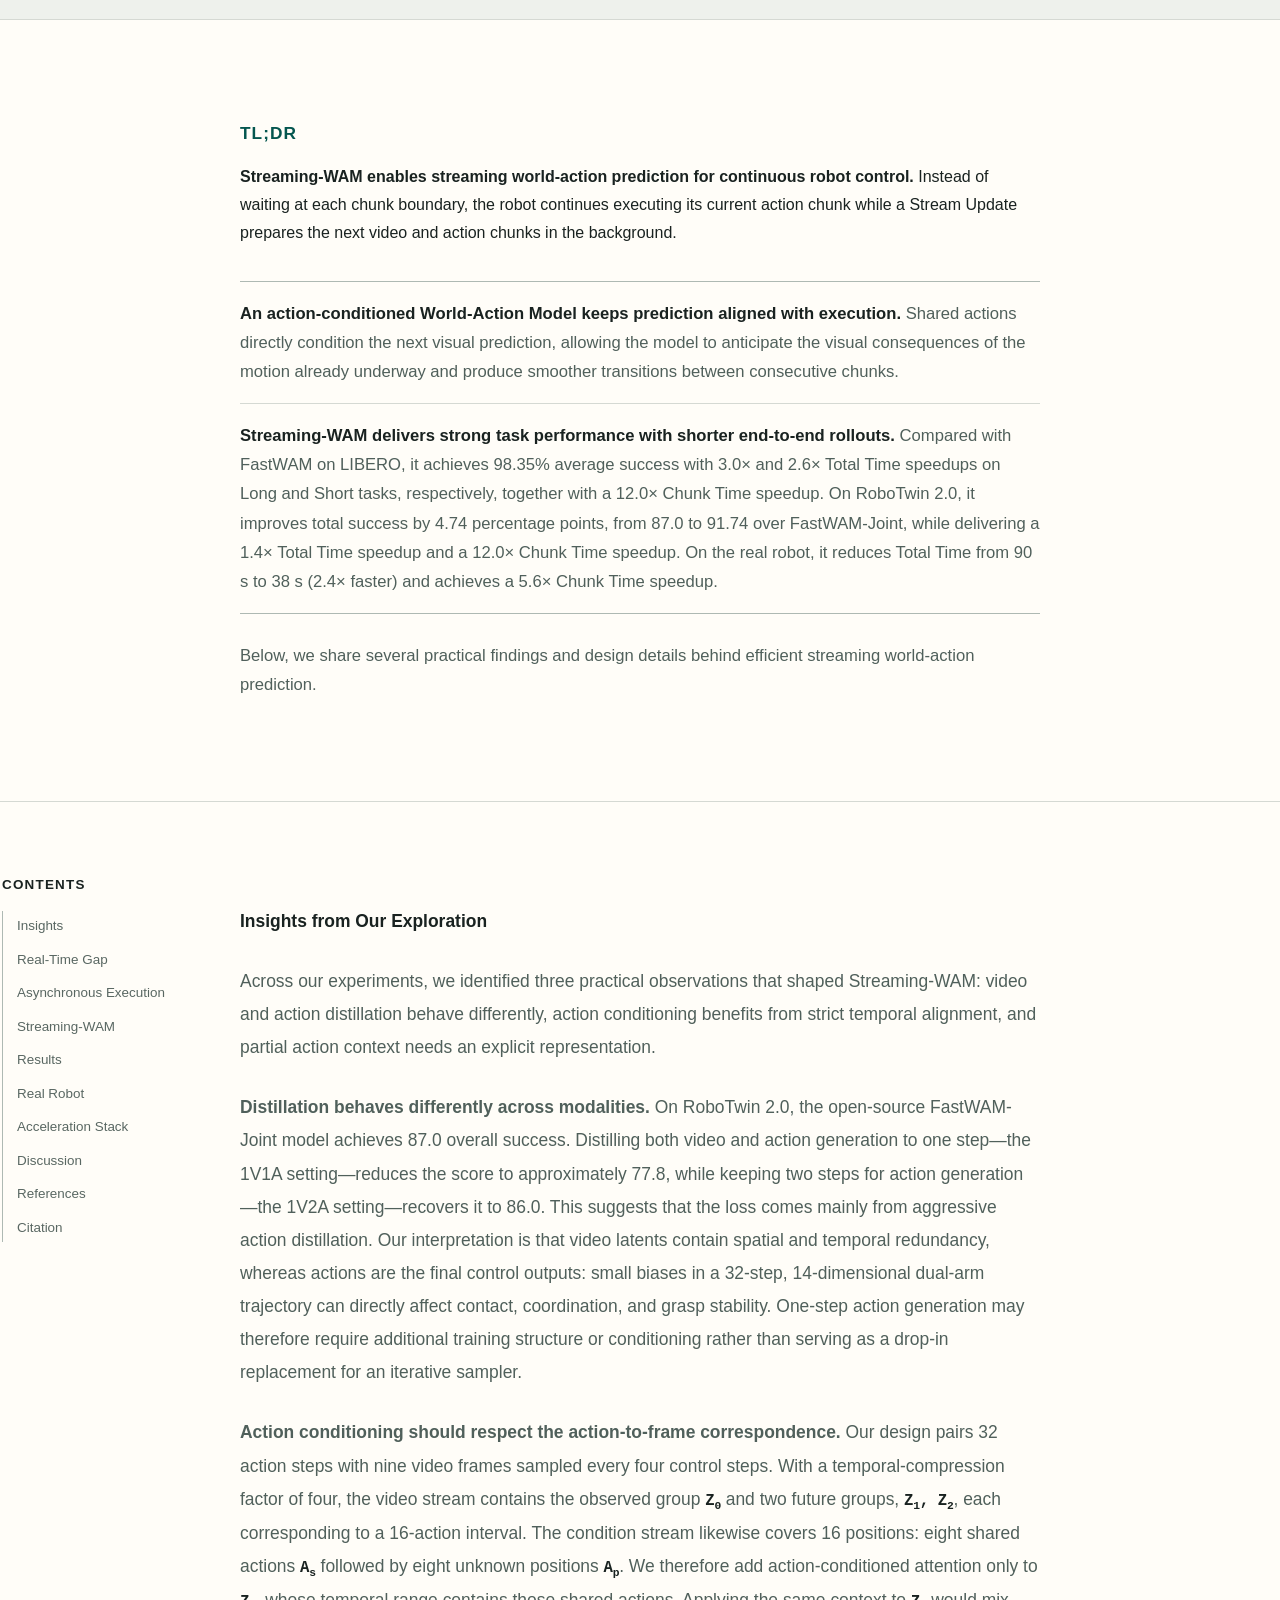
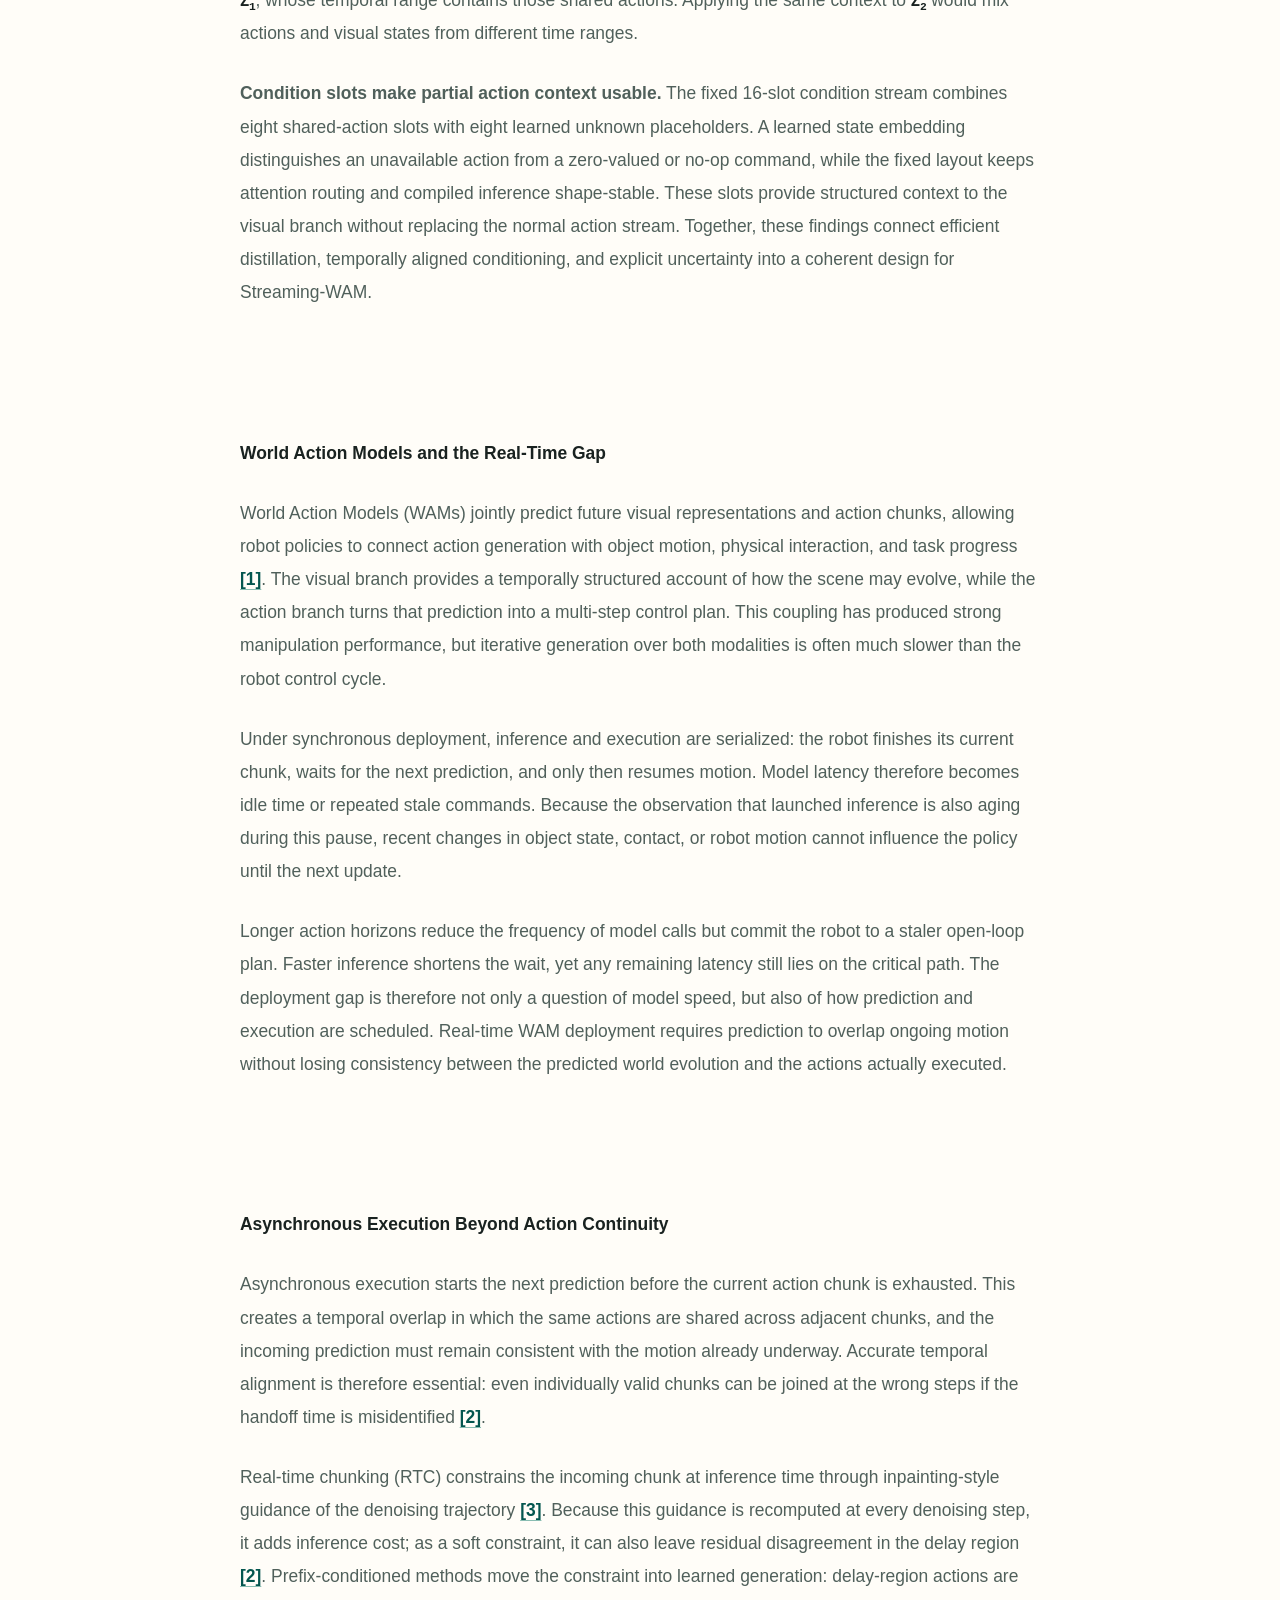
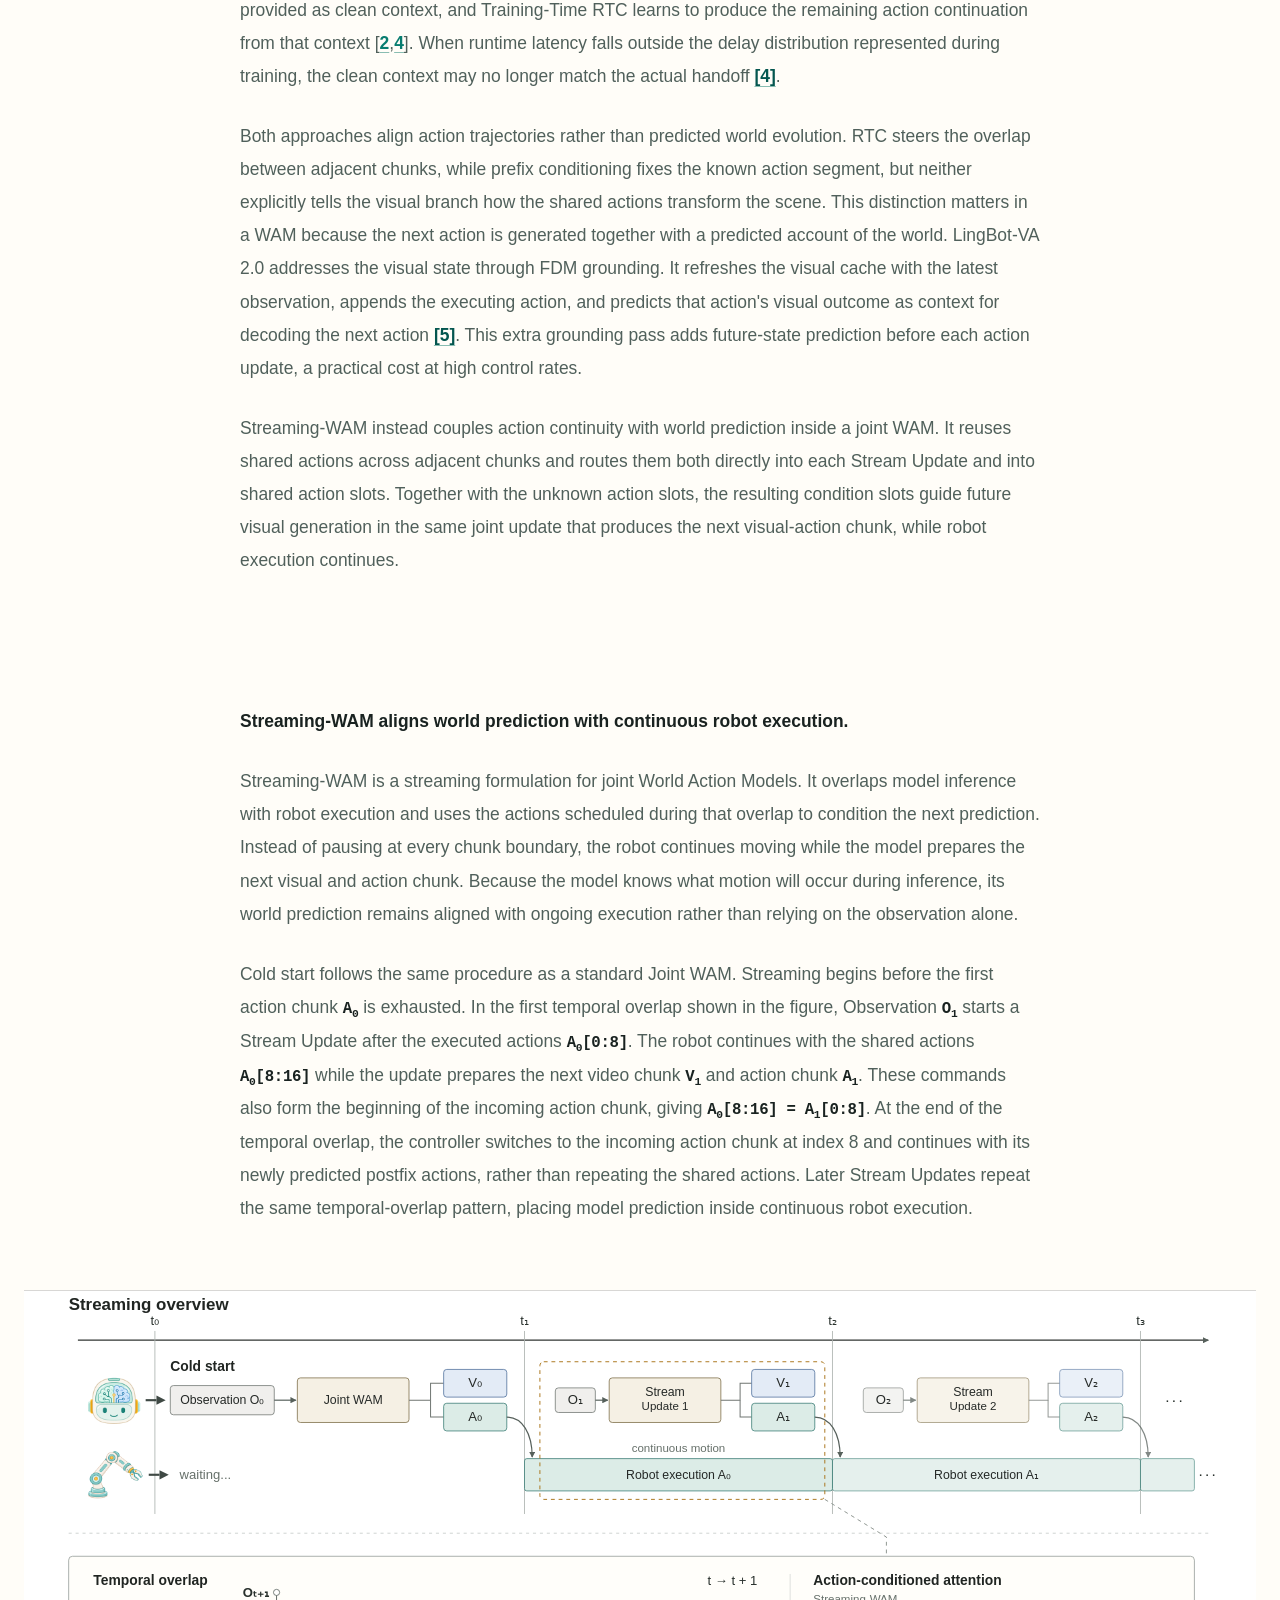
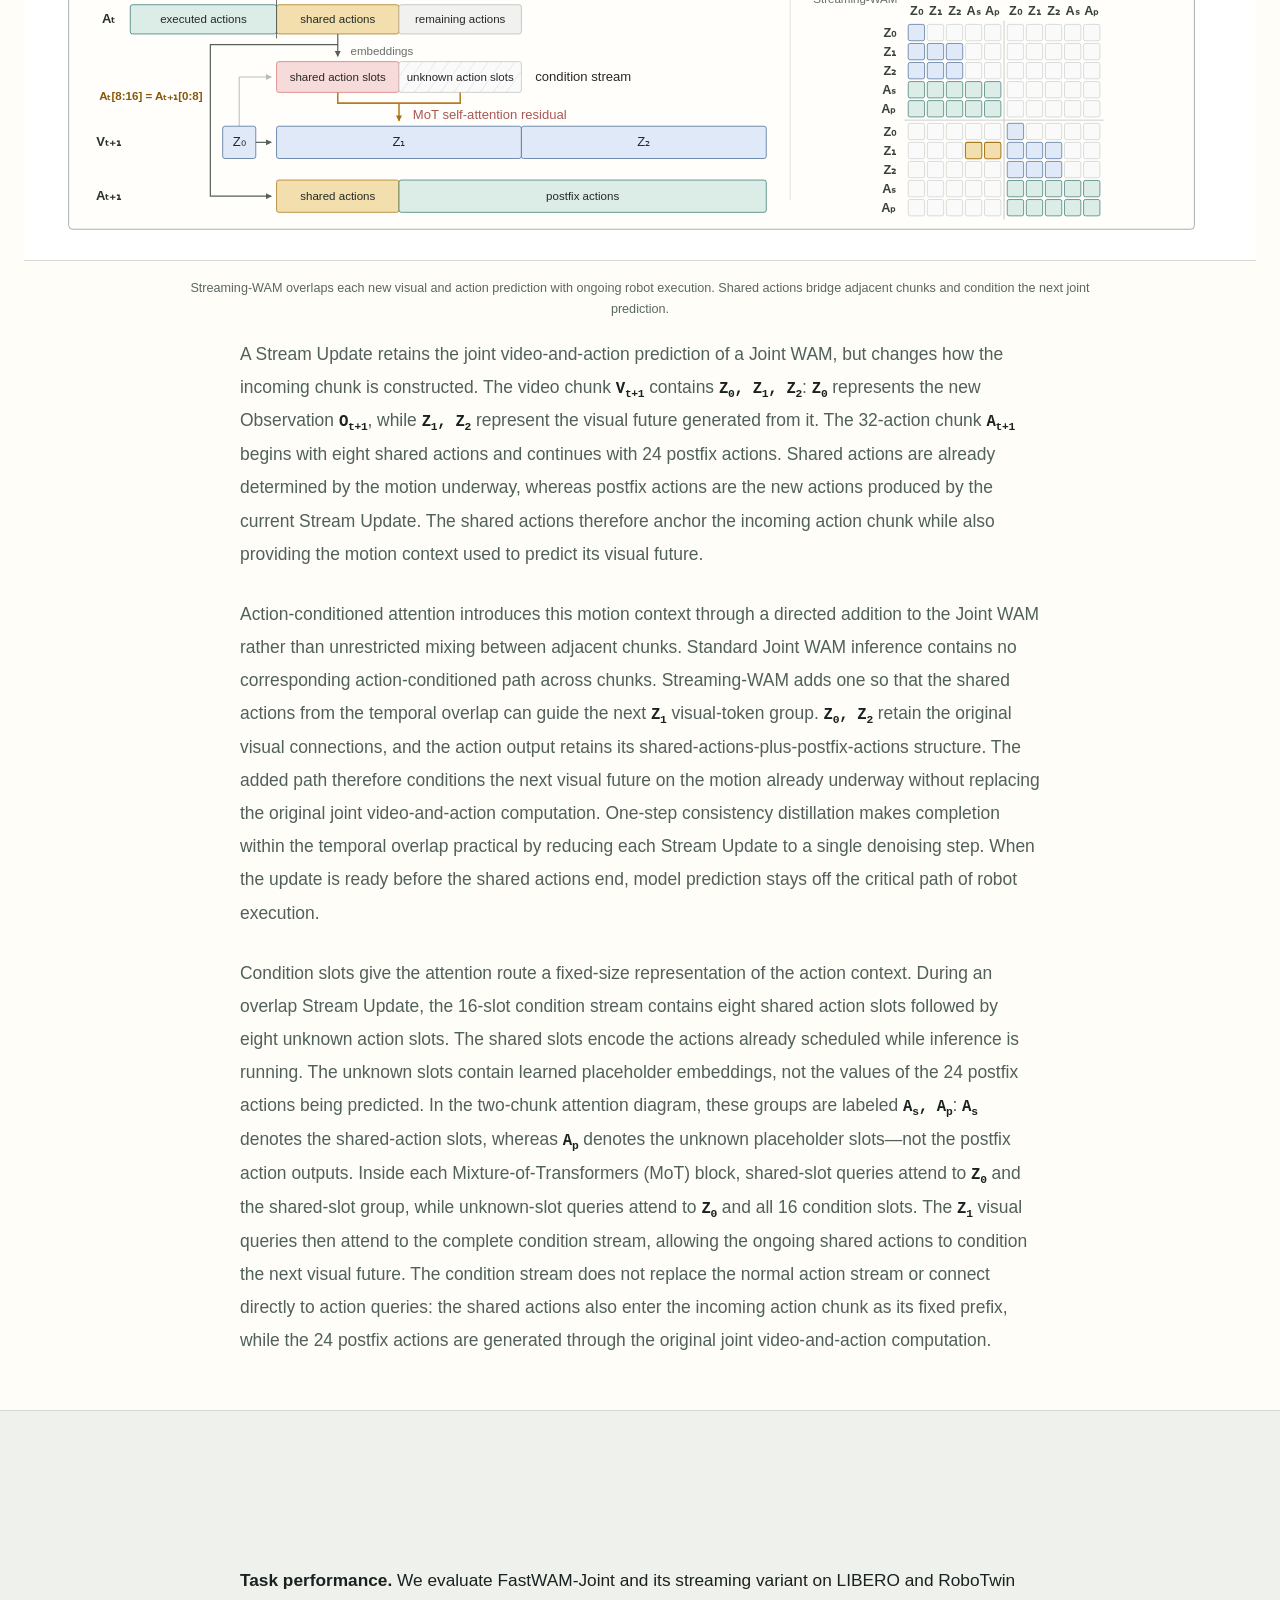
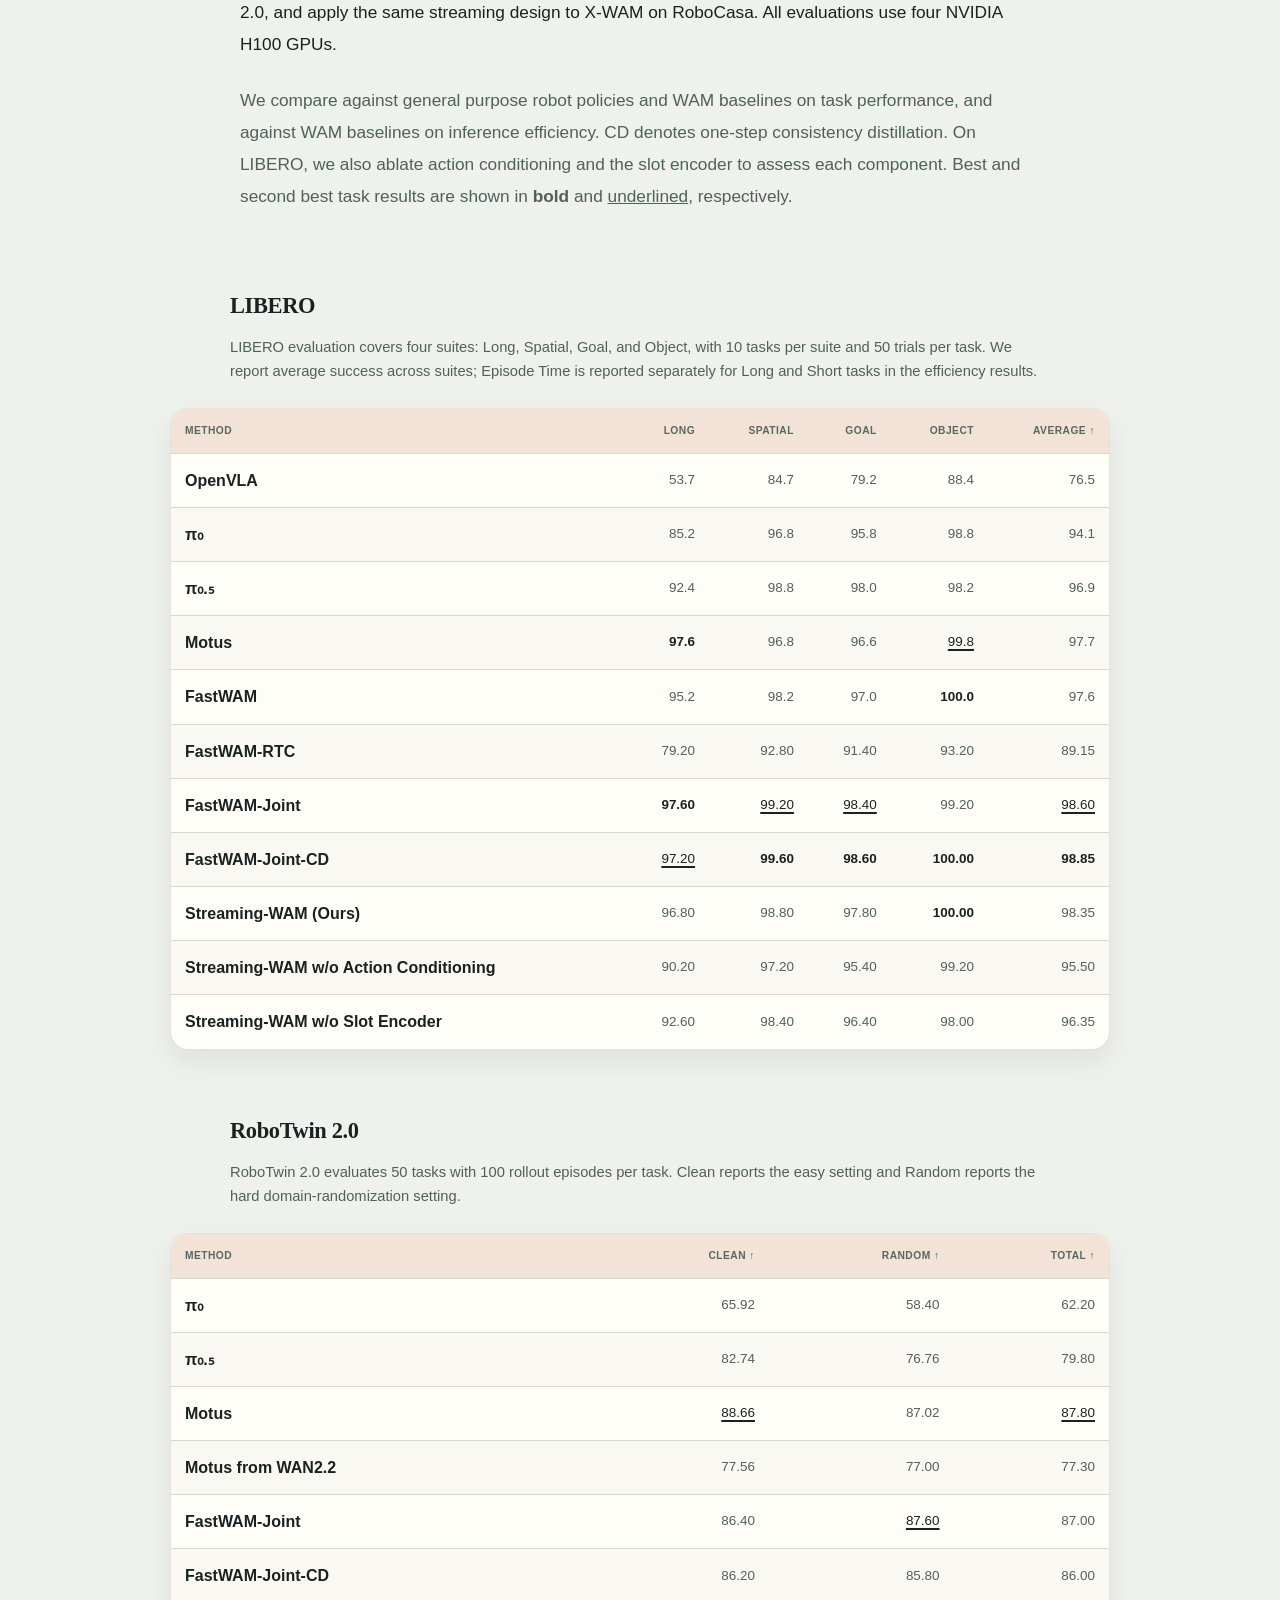
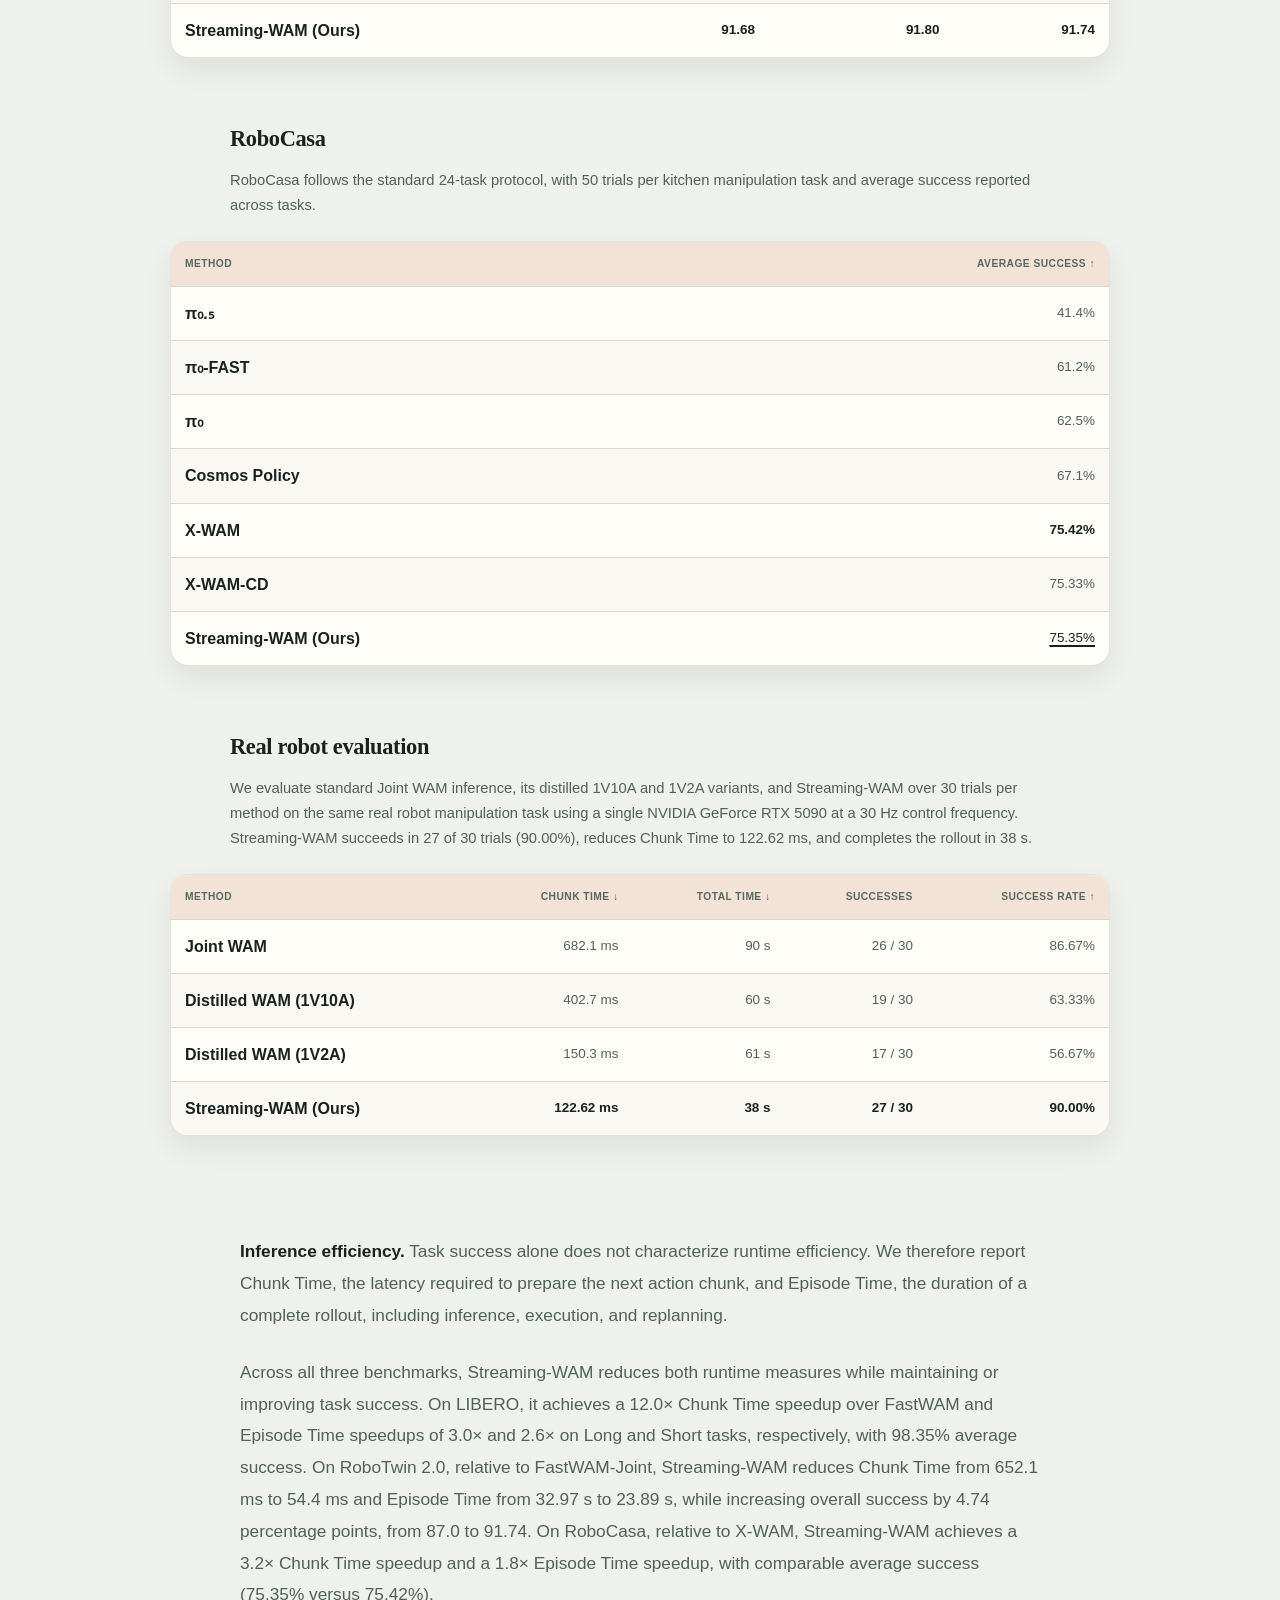
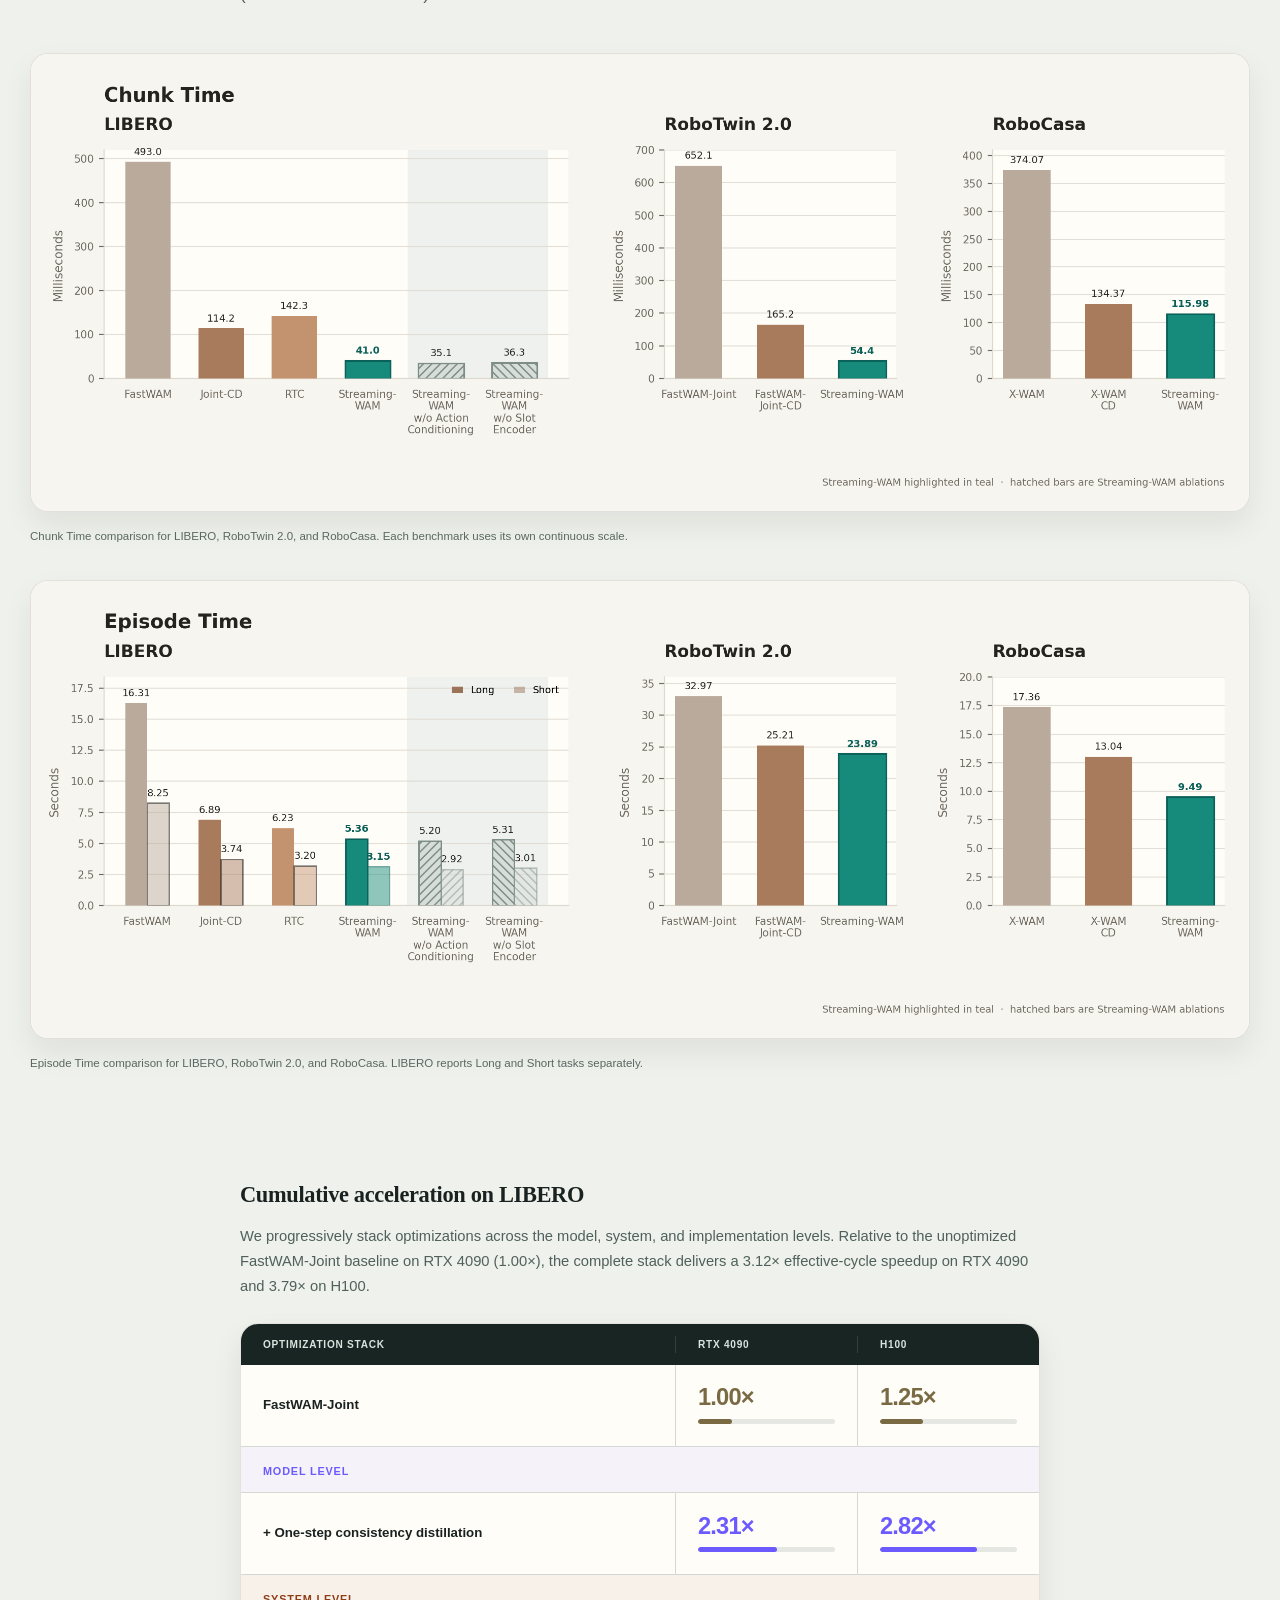
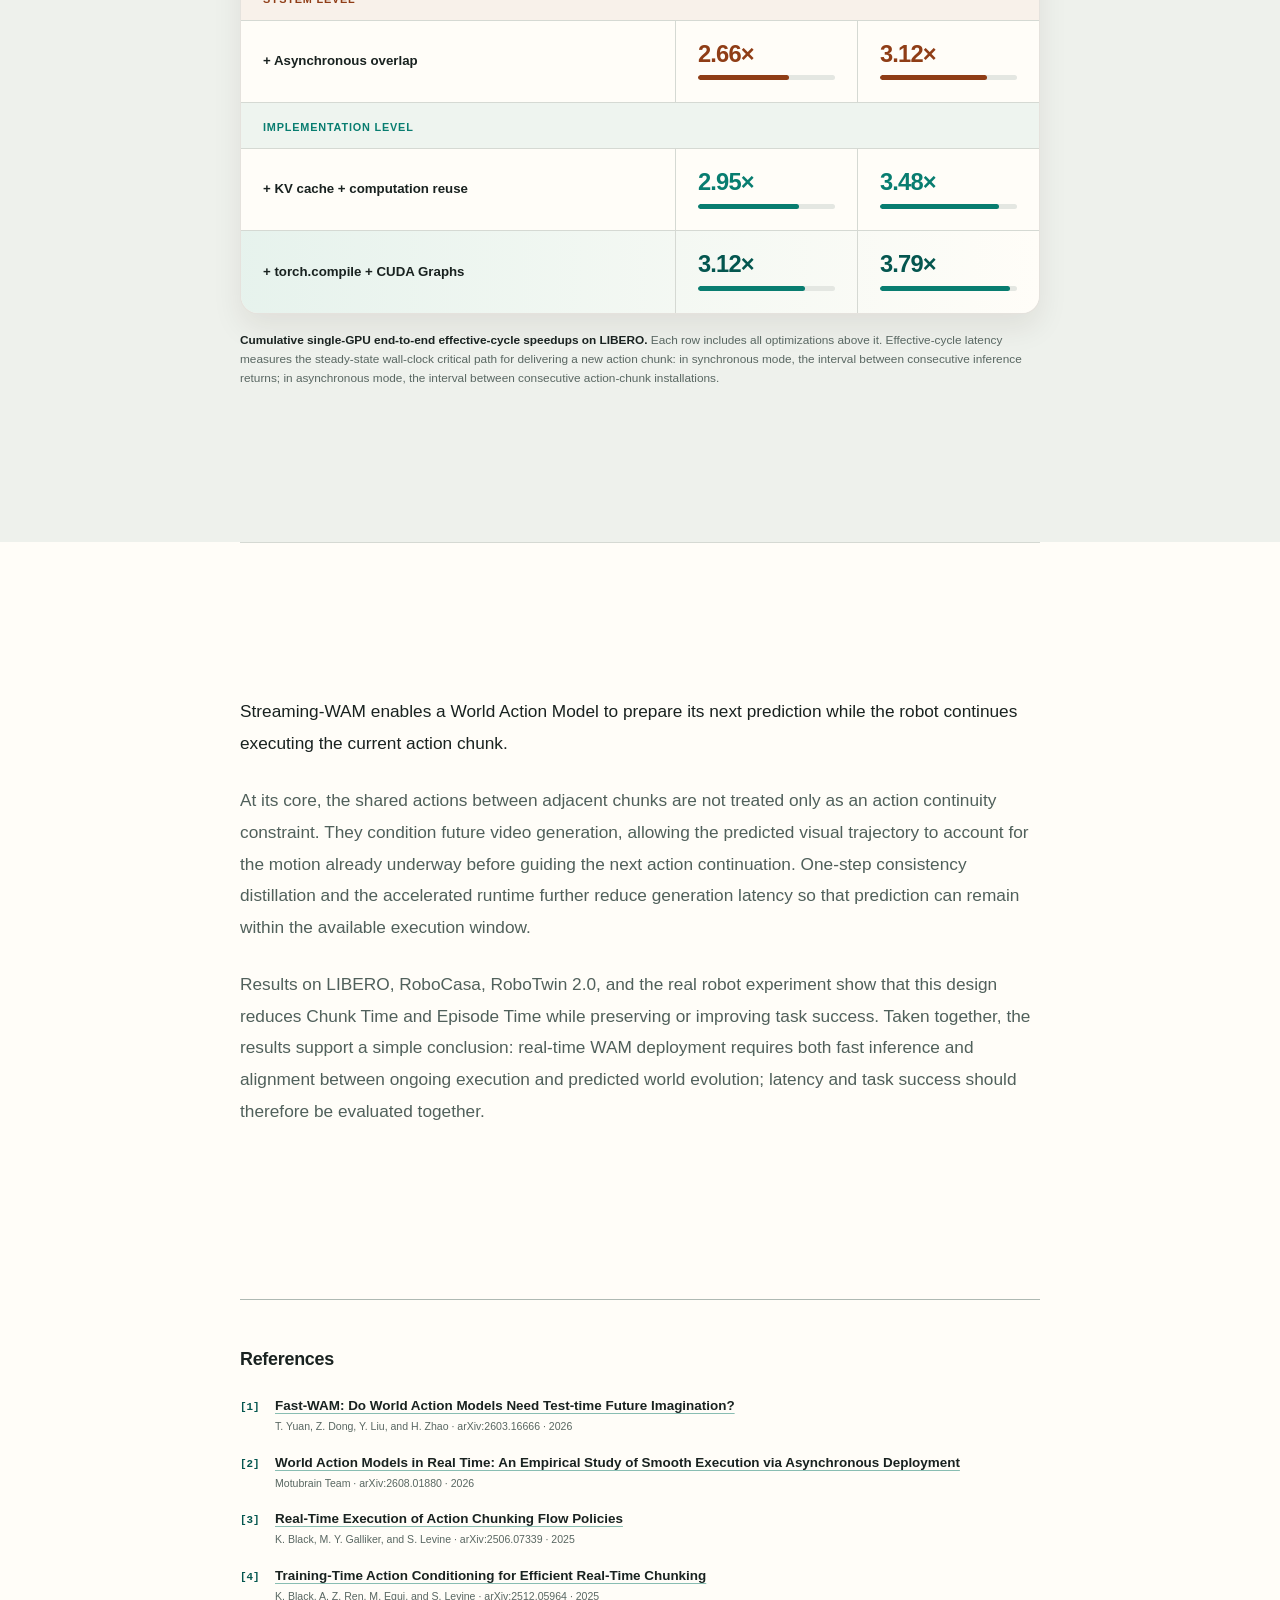
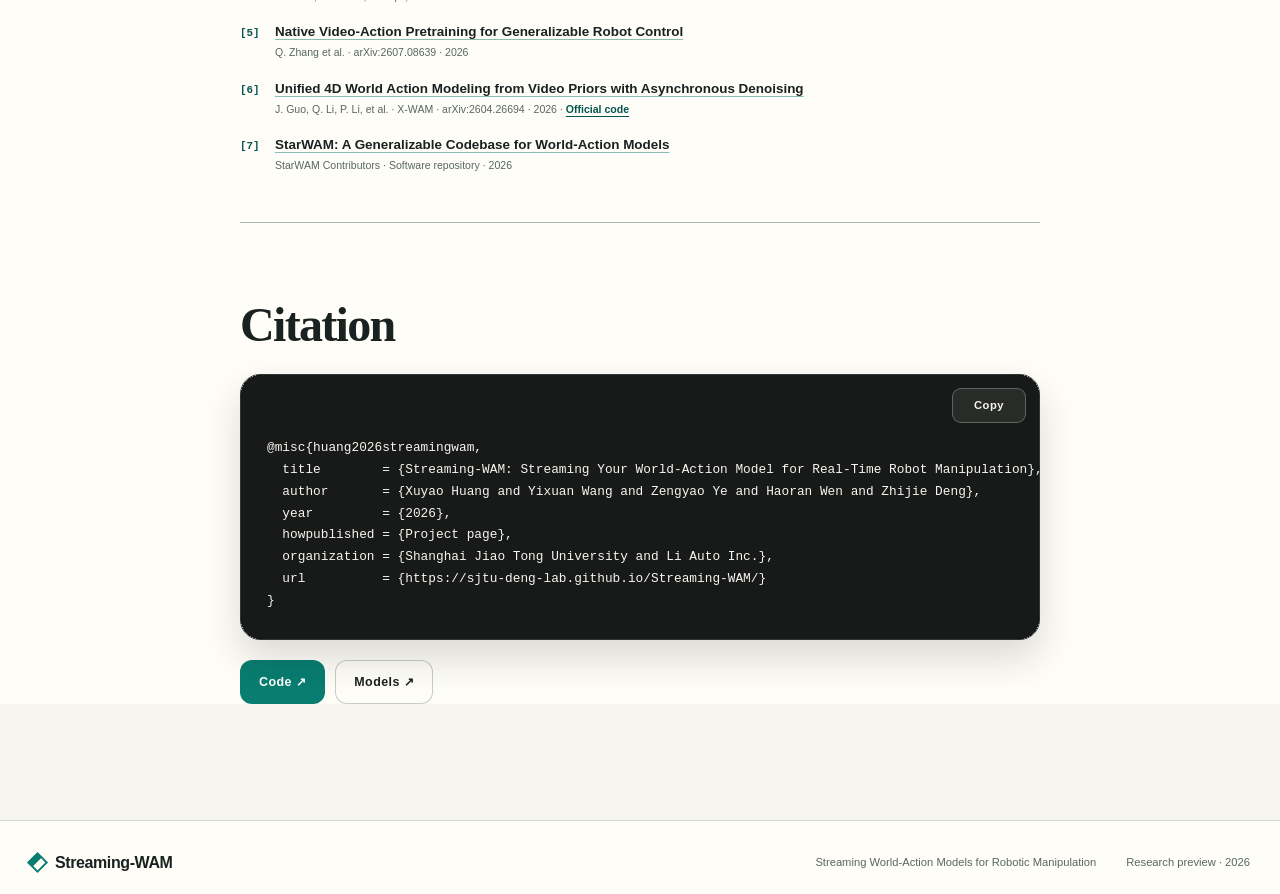
==== commit 8c839118: "update eval results" ====
--- a/docs/index.html
+++ b/docs/index.html
@@ -51,7 +51,7 @@
             <span class="button button-pending" aria-disabled="true">Paper · Coming Soon</span>
           </div>
           <div class="headline-results" aria-label="Selected LIBERO results">
-            <p><strong>98.20%</strong><span>LIBERO average success</span></p>
+            <p><strong>98.35%</strong><span>LIBERO average success</span></p>
             <p><strong>41.0 ms</strong><span>LIBERO chunk time</span><small><b>12.0× faster</b> vs FastWAM</small></p>
             <p><strong>5.36 / 3.15 s</strong><span>LIBERO Long / Short total time</span><small><b>3.0× / 2.6× faster</b> vs FastWAM</small></p>
           </div>
@@ -224,7 +224,7 @@
           <p class="tldr-lead"><strong>Streaming-WAM enables streaming world-action prediction for continuous robot control.</strong> Instead of waiting at each chunk boundary, the robot continues executing its current action chunk while a Stream Update prepares the next video and action chunks in the background.</p>
           <div class="tldr-points">
             <p><strong>An action-conditioned World-Action Model keeps prediction aligned with execution.</strong> Shared actions directly condition the next visual prediction, allowing the model to anticipate the visual consequences of the motion already underway and produce smoother transitions between consecutive chunks.</p>
-            <p><strong>Streaming-WAM delivers strong task performance with shorter end-to-end rollouts.</strong> Compared with FastWAM on LIBERO, it achieves 98.20% average success with 3.0× and 2.6× Total Time speedups on Long and Short tasks, respectively, together with a 12.0× Chunk Time speedup. On RoboTwin 2.0, it improves total success by 4.74 percentage points, from 87.0 to 91.74 over FastWAM-Joint, while delivering a 1.4× Total Time speedup and a 12.0× Chunk Time speedup. On the real robot, it reduces Total Time from 90 s to 38 s (2.4× faster) and achieves a 5.6× Chunk Time speedup.</p>
+            <p><strong>Streaming-WAM delivers strong task performance with shorter end-to-end rollouts.</strong> Compared with FastWAM on LIBERO, it achieves 98.35% average success with 3.0× and 2.6× Total Time speedups on Long and Short tasks, respectively, together with a 12.0× Chunk Time speedup. On RoboTwin 2.0, it improves total success by 4.74 percentage points, from 87.0 to 91.74 over FastWAM-Joint, while delivering a 1.4× Total Time speedup and a 12.0× Chunk Time speedup. On the real robot, it reduces Total Time from 90 s to 38 s (2.4× faster) and achieves a 5.6× Chunk Time speedup.</p>
           </div>
           <p class="tldr-summary">Below, we share several practical findings and design details behind efficient streaming world-action prediction.</p>
         </div>
@@ -316,14 +316,15 @@
                 <tbody>
                   <tr><th scope="row">OpenVLA</th><td>53.7</td><td>84.7</td><td>79.2</td><td>88.4</td><td>76.5</td></tr>
                   <tr><th scope="row">π₀</th><td>85.2</td><td>96.8</td><td>95.8</td><td>98.8</td><td>94.1</td></tr>
-                  <tr><th scope="row">π₀.₅</th><td>92.4</td><td><u>98.8</u></td><td><u>98.0</u></td><td>98.2</td><td>96.9</td></tr>
+                  <tr><th scope="row">π₀.₅</th><td>92.4</td><td>98.8</td><td>98.0</td><td>98.2</td><td>96.9</td></tr>
                   <tr><th scope="row">Motus</th><td><strong>97.6</strong></td><td>96.8</td><td>96.6</td><td><u>99.8</u></td><td>97.7</td></tr>
-                  <tr><th scope="row">Fast-WAM</th><td>95.2</td><td>98.2</td><td>97.0</td><td><strong>100.0</strong></td><td>97.6</td></tr>
+                  <tr><th scope="row">FastWAM</th><td>95.2</td><td>98.2</td><td>97.0</td><td><strong>100.0</strong></td><td>97.6</td></tr>
+                  <tr><th scope="row">FastWAM-RTC</th><td>79.20</td><td>92.80</td><td>91.40</td><td>93.20</td><td>89.15</td></tr>
+                  <tr><th scope="row">FastWAM-Joint</th><td><strong>97.60</strong></td><td><u>99.20</u></td><td><u>98.40</u></td><td>99.20</td><td><u>98.60</u></td></tr>
                   <tr><th scope="row">FastWAM-Joint-CD</th><td><u>97.20</u></td><td><strong>99.60</strong></td><td><strong>98.60</strong></td><td><strong>100.00</strong></td><td><strong>98.85</strong></td></tr>
-                  <tr><th scope="row">FastWAM-RTC</th><td>58.40</td><td>76.20</td><td>77.00</td><td>83.40</td><td>73.75</td></tr>
-                  <tr><th scope="row">Streaming-WAM (Ours)</th><td>96.60</td><td><u>98.80</u></td><td>97.40</td><td><strong>100.00</strong></td><td><u>98.20</u></td></tr>
-                  <tr><th scope="row">Streaming-WAM w/o Action Conditioning</th><td>94.40</td><td>96.40</td><td>96.60</td><td>97.60</td><td>96.25</td></tr>
-                  <tr><th scope="row">Streaming-WAM w/o Slot Encoder</th><td>95.60</td><td>98.40</td><td>96.80</td><td><u>99.80</u></td><td>97.65</td></tr>
+                  <tr><th scope="row">Streaming-WAM (Ours)</th><td>96.80</td><td>98.80</td><td>97.80</td><td><strong>100.00</strong></td><td>98.35</td></tr>
+                  <tr><th scope="row">Streaming-WAM w/o Action Conditioning</th><td>90.20</td><td>97.20</td><td>95.40</td><td>99.20</td><td>95.50</td></tr>
+                  <tr><th scope="row">Streaming-WAM w/o Slot Encoder</th><td>92.60</td><td>98.40</td><td>96.40</td><td>98.00</td><td>96.35</td></tr>
                 </tbody>
               </table>
             </div>
@@ -344,7 +345,7 @@
                   <tr><th scope="row">Motus</th><td><u>88.66</u></td><td>87.02</td><td><u>87.80</u></td></tr>
                   <tr><th scope="row">Motus from WAN2.2</th><td>77.56</td><td>77.00</td><td>77.30</td></tr>
                   <tr><th scope="row">FastWAM-Joint</th><td>86.40</td><td><u>87.60</u></td><td>87.00</td></tr>
-                  <tr><th scope="row">FastWAM-CD</th><td>86.20</td><td>85.80</td><td>86.00</td></tr>
+                  <tr><th scope="row">FastWAM-Joint-CD</th><td>86.20</td><td>85.80</td><td>86.00</td></tr>
                   <tr><th scope="row">Streaming-WAM (Ours)</th><td><strong>91.68</strong></td><td><strong>91.80</strong></td><td><strong>91.74</strong></td></tr>
                 </tbody>
               </table>
@@ -394,20 +395,20 @@
 
           <div class="efficiency-intro reading-column">
             <p><strong>Inference efficiency.</strong> Task success alone does not characterize runtime efficiency. We therefore report Chunk Time, the latency required to prepare the next action chunk, and Episode Time, the duration of a complete rollout, including inference, execution, and replanning.</p>
-            <p>Across all three benchmarks, Streaming-WAM reduces both runtime measures while maintaining or improving task success. On LIBERO, it achieves a 12.0× Chunk Time speedup over FastWAM and Episode Time speedups of 3.0× and 2.6× on Long and Short tasks, respectively, with 98.20% average success. On RoboTwin 2.0, relative to FastWAM-Joint, Streaming-WAM reduces Chunk Time from 652.1 ms to 54.4 ms and Episode Time from 32.97 s to 23.89 s, while increasing overall success by 4.74 percentage points, from 87.0 to 91.74. On RoboCasa, relative to X-WAM, Streaming-WAM achieves a 3.2× Chunk Time speedup and a 1.8× Episode Time speedup, with comparable average success (75.35% versus 75.42%).</p>
+            <p>Across all three benchmarks, Streaming-WAM reduces both runtime measures while maintaining or improving task success. On LIBERO, it achieves a 12.0× Chunk Time speedup over FastWAM and Episode Time speedups of 3.0× and 2.6× on Long and Short tasks, respectively, with 98.35% average success. On RoboTwin 2.0, relative to FastWAM-Joint, Streaming-WAM reduces Chunk Time from 652.1 ms to 54.4 ms and Episode Time from 32.97 s to 23.89 s, while increasing overall success by 4.74 percentage points, from 87.0 to 91.74. On RoboCasa, relative to X-WAM, Streaming-WAM achieves a 3.2× Chunk Time speedup and a 1.8× Episode Time speedup, with comparable average success (75.35% versus 75.42%).</p>
           </div>
           <figure class="latency-figure breakout" aria-labelledby="chunk-time-caption">
             <div class="latency-viewport">
-              <a class="latency-image-link" href="assets/streaming-wam-chunk-time.png?v=robotwin-fastwam-20260830" target="_blank" rel="noopener noreferrer" aria-label="Open the full-resolution Streaming-WAM Chunk Time figure">
-                <img class="latency-plot" src="assets/streaming-wam-chunk-time.png?v=robotwin-fastwam-20260830" alt="Chunk-time comparison for LIBERO, RoboTwin 2.0, and RoboCasa." width="2400" height="900" aria-describedby="chunk-time-caption latency-data-caption">
+              <a class="latency-image-link" href="assets/streaming-wam-chunk-time.png?v=robotwin-joint-cd-20260905" target="_blank" rel="noopener noreferrer" aria-label="Open the full-resolution Streaming-WAM Chunk Time figure">
+                <img class="latency-plot" src="assets/streaming-wam-chunk-time.png?v=robotwin-joint-cd-20260905" alt="Chunk-time comparison for LIBERO, RoboTwin 2.0, and RoboCasa." width="2400" height="900" aria-describedby="chunk-time-caption latency-data-caption">
               </a>
             </div>
             <figcaption id="chunk-time-caption">Chunk Time comparison for LIBERO, RoboTwin 2.0, and RoboCasa. Each benchmark uses its own continuous scale.</figcaption>
           </figure>
           <figure class="latency-figure breakout" aria-labelledby="episode-time-caption">
             <div class="latency-viewport">
-              <a class="latency-image-link" href="assets/streaming-wam-episode-time.png?v=robotwin-all-episodes-20260830" target="_blank" rel="noopener noreferrer" aria-label="Open the full-resolution Streaming-WAM Episode Time figure">
-                <img class="latency-plot" src="assets/streaming-wam-episode-time.png?v=robotwin-all-episodes-20260830" alt="Episode-time comparison for LIBERO, RoboTwin 2.0, and RoboCasa." width="2400" height="900" aria-describedby="episode-time-caption latency-data-caption">
+              <a class="latency-image-link" href="assets/streaming-wam-episode-time.png?v=robotwin-joint-cd-20260905" target="_blank" rel="noopener noreferrer" aria-label="Open the full-resolution Streaming-WAM Episode Time figure">
+                <img class="latency-plot" src="assets/streaming-wam-episode-time.png?v=robotwin-joint-cd-20260905" alt="Episode-time comparison for LIBERO, RoboTwin 2.0, and RoboCasa." width="2400" height="900" aria-describedby="episode-time-caption latency-data-caption">
               </a>
             </div>
             <figcaption id="episode-time-caption">Episode Time comparison for LIBERO, RoboTwin 2.0, and RoboCasa. LIBERO reports Long and Short tasks separately.</figcaption>
@@ -417,13 +418,13 @@
               <thead><tr><th scope="col">Benchmark</th><th scope="col">Method</th><th scope="col">Chunk Time</th><th scope="col">Episode Time</th></tr></thead>
               <tbody>
                 <tr><th scope="row">LIBERO</th><td>FastWAM</td><td>493.0 ms</td><td>16.31 s Long / 8.25 s Short</td></tr>
+                <tr><th scope="row">LIBERO</th><td>FastWAM-RTC</td><td>142.3 ms</td><td>6.23 s Long / 3.20 s Short</td></tr>
                 <tr><th scope="row">LIBERO</th><td>FastWAM-Joint-CD</td><td>114.2 ms</td><td>6.89 s Long / 3.74 s Short</td></tr>
-                <tr><th scope="row">LIBERO</th><td>FastWAM-RTC</td><td>142.3 ms</td><td>6.23 s Long / 3.20 s Short</td></tr>
                 <tr><th scope="row">LIBERO</th><td>Streaming-WAM</td><td>41.0 ms</td><td>5.36 s Long / 3.15 s Short</td></tr>
                 <tr><th scope="row">LIBERO</th><td>Streaming-WAM w/o Action Conditioning</td><td>35.1 ms</td><td>5.20 s Long / 2.92 s Short</td></tr>
                 <tr><th scope="row">LIBERO</th><td>Streaming-WAM w/o Slot Encoder</td><td>36.3 ms</td><td>5.31 s Long / 3.01 s Short</td></tr>
                 <tr><th scope="row">RoboTwin 2.0</th><td>FastWAM-Joint</td><td>652.1 ms</td><td>32.97 s</td></tr>
-                <tr><th scope="row">RoboTwin 2.0</th><td>FastWAM-CD</td><td>165.2 ms</td><td>25.21 s</td></tr>
+                <tr><th scope="row">RoboTwin 2.0</th><td>FastWAM-Joint-CD</td><td>165.2 ms</td><td>25.21 s</td></tr>
                 <tr><th scope="row">RoboTwin 2.0</th><td>Streaming-WAM</td><td>54.4 ms</td><td>23.89 s</td></tr>
                 <tr><th scope="row">RoboCasa</th><td>X-WAM</td><td>374.07 ms</td><td>17.36 s</td></tr>
                 <tr><th scope="row">RoboCasa</th><td>X-WAM-CD</td><td>134.37 ms</td><td>13.04 s</td></tr>
